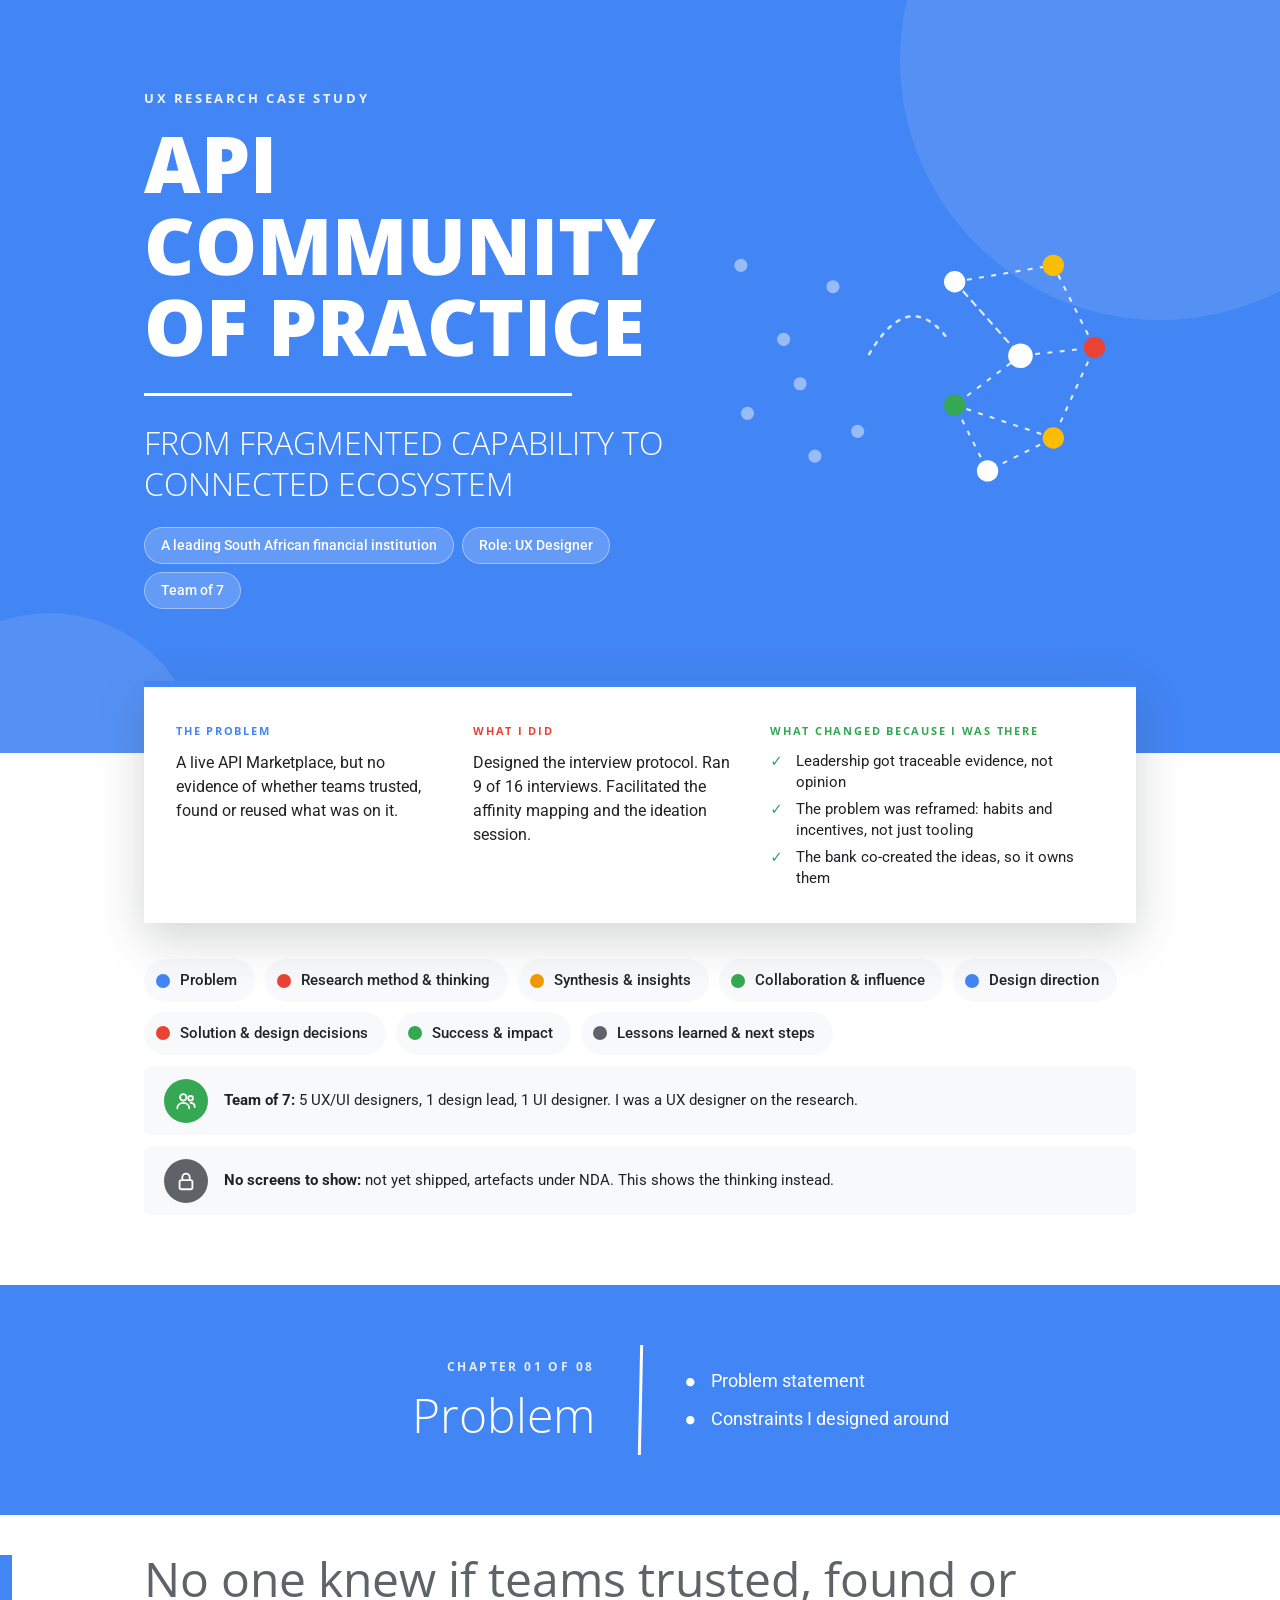
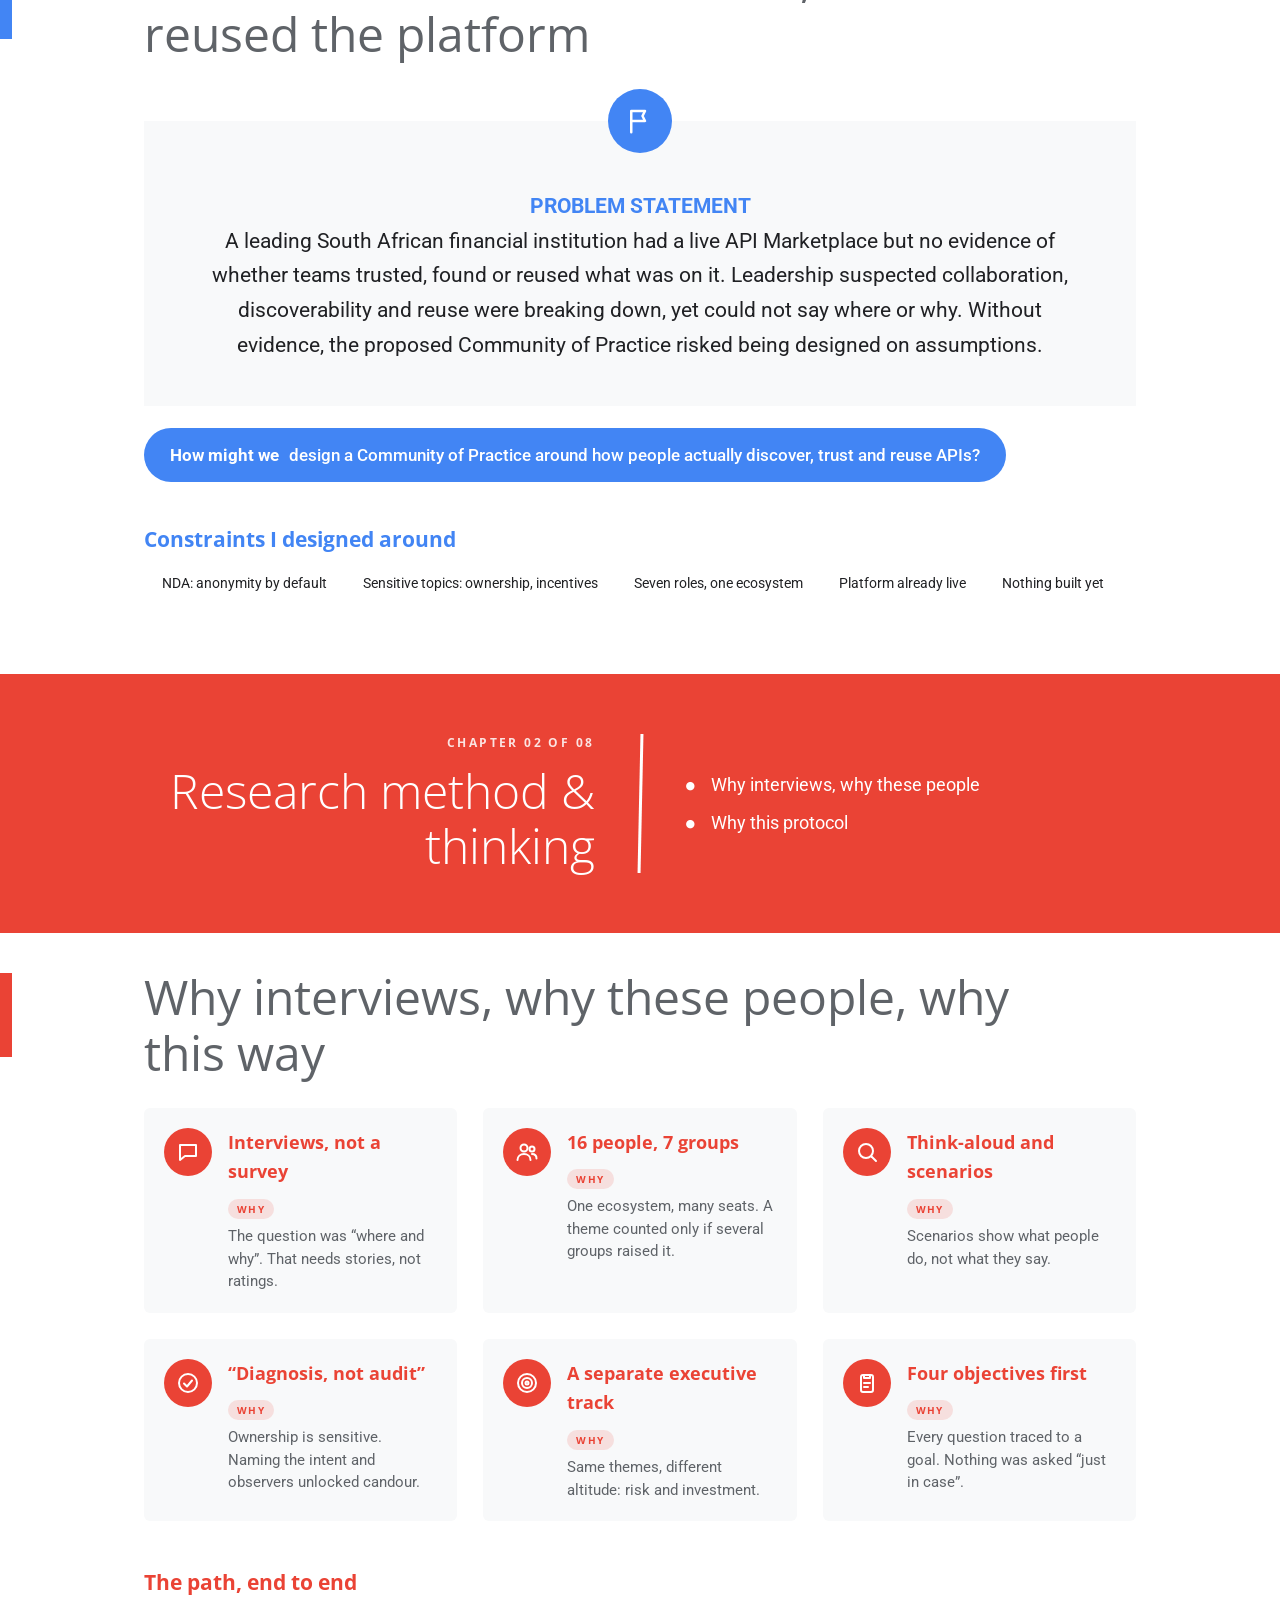
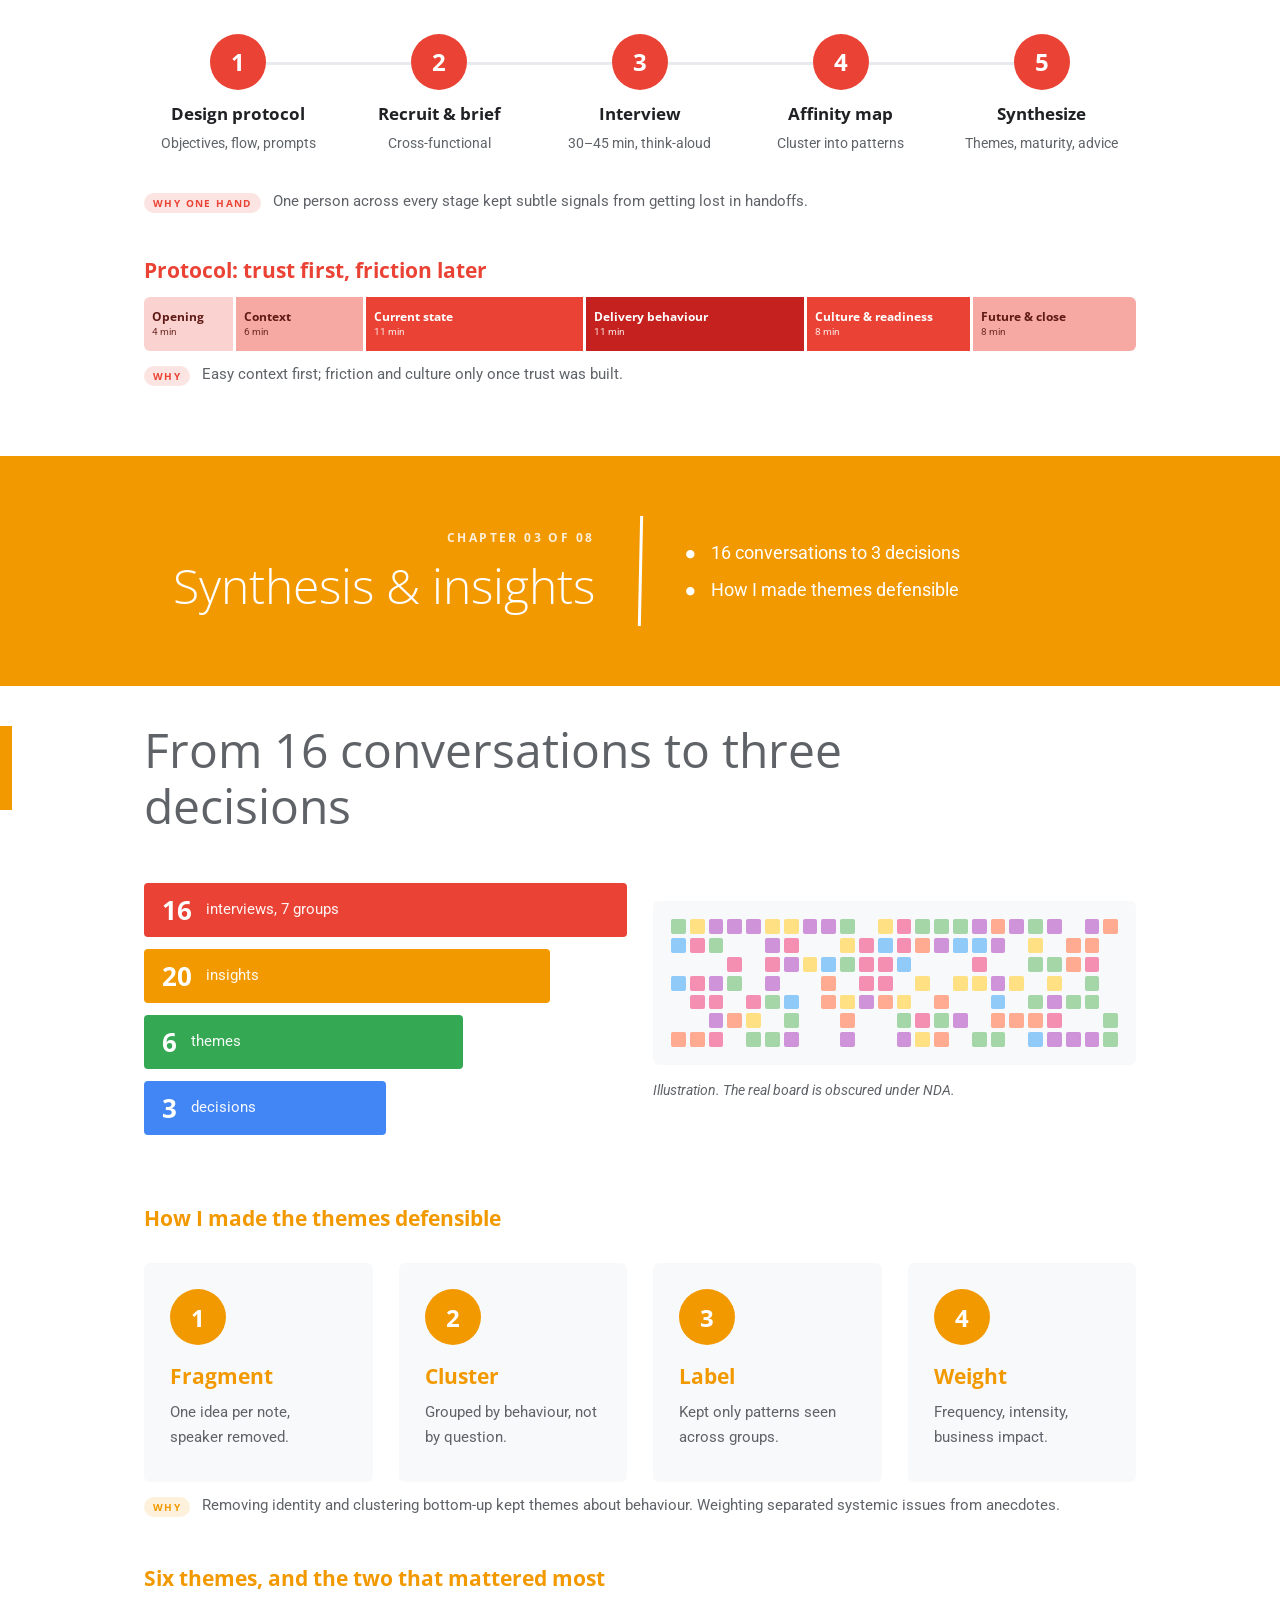
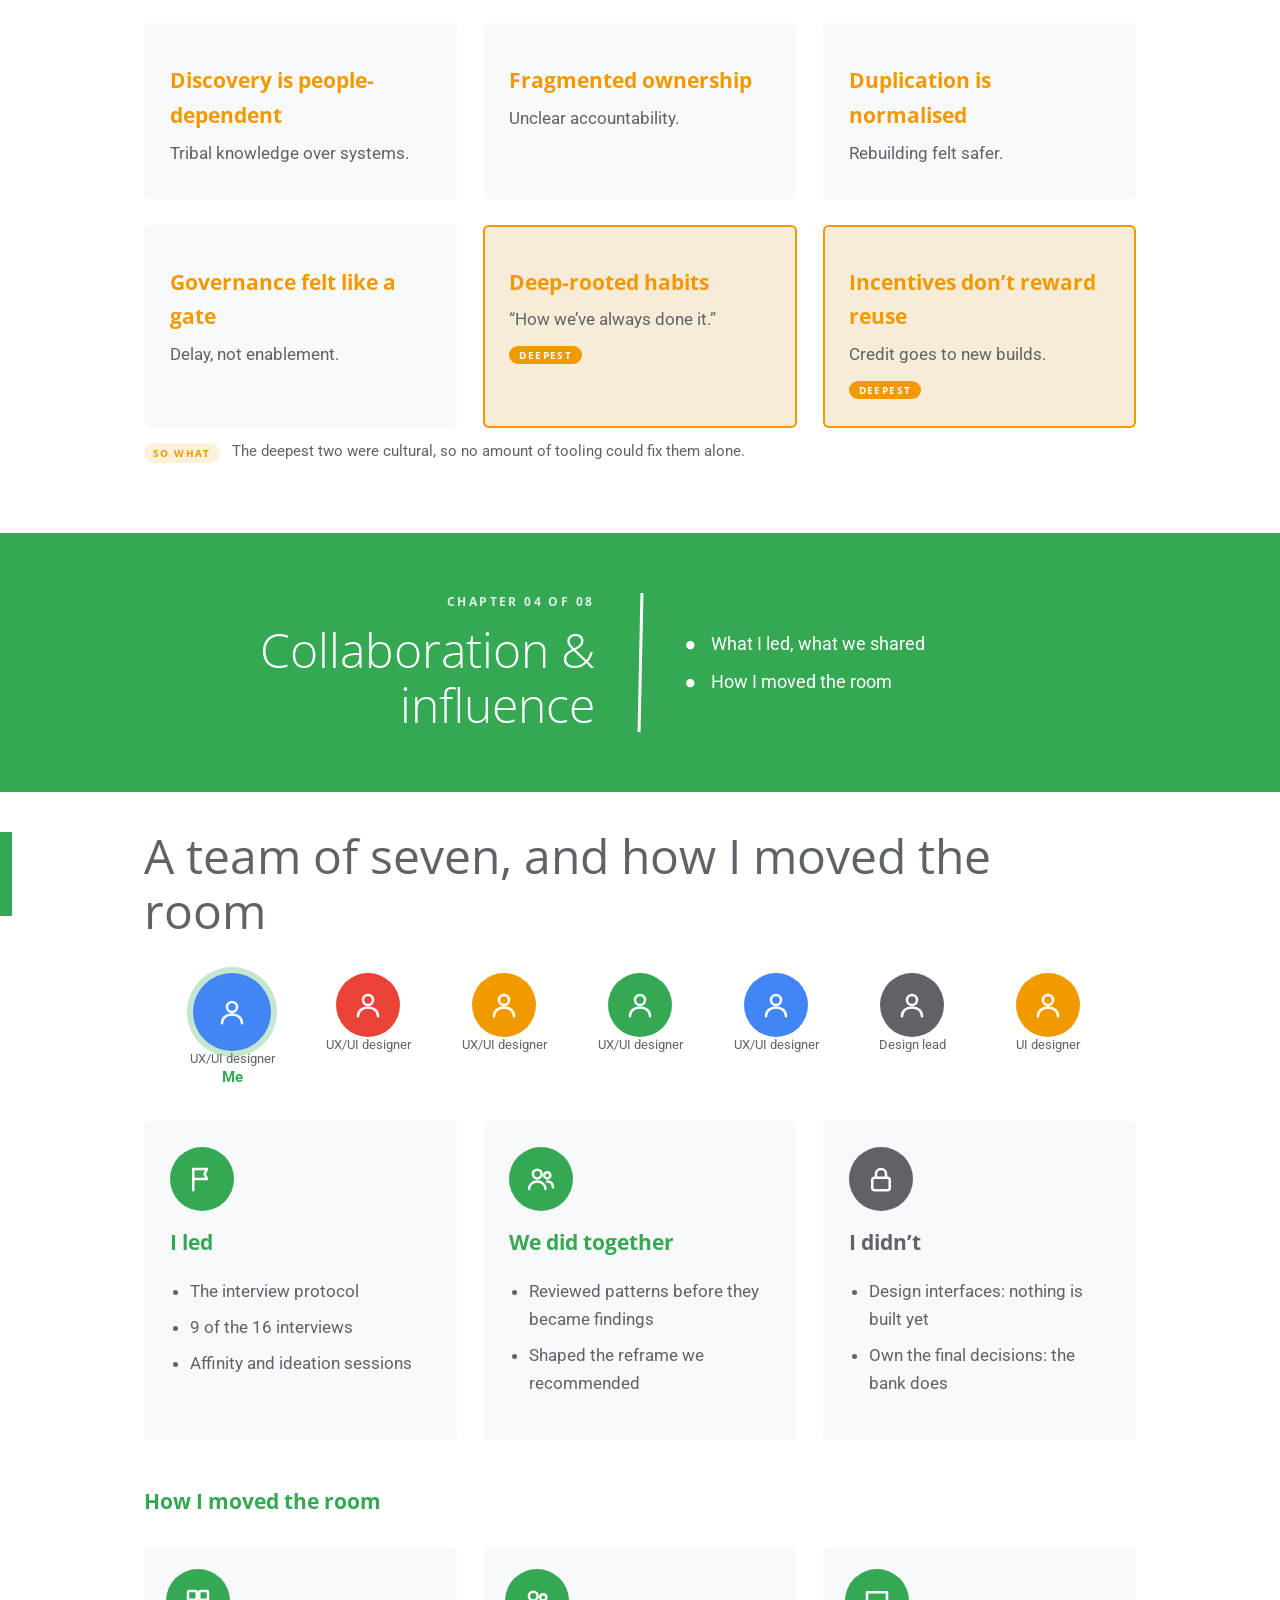
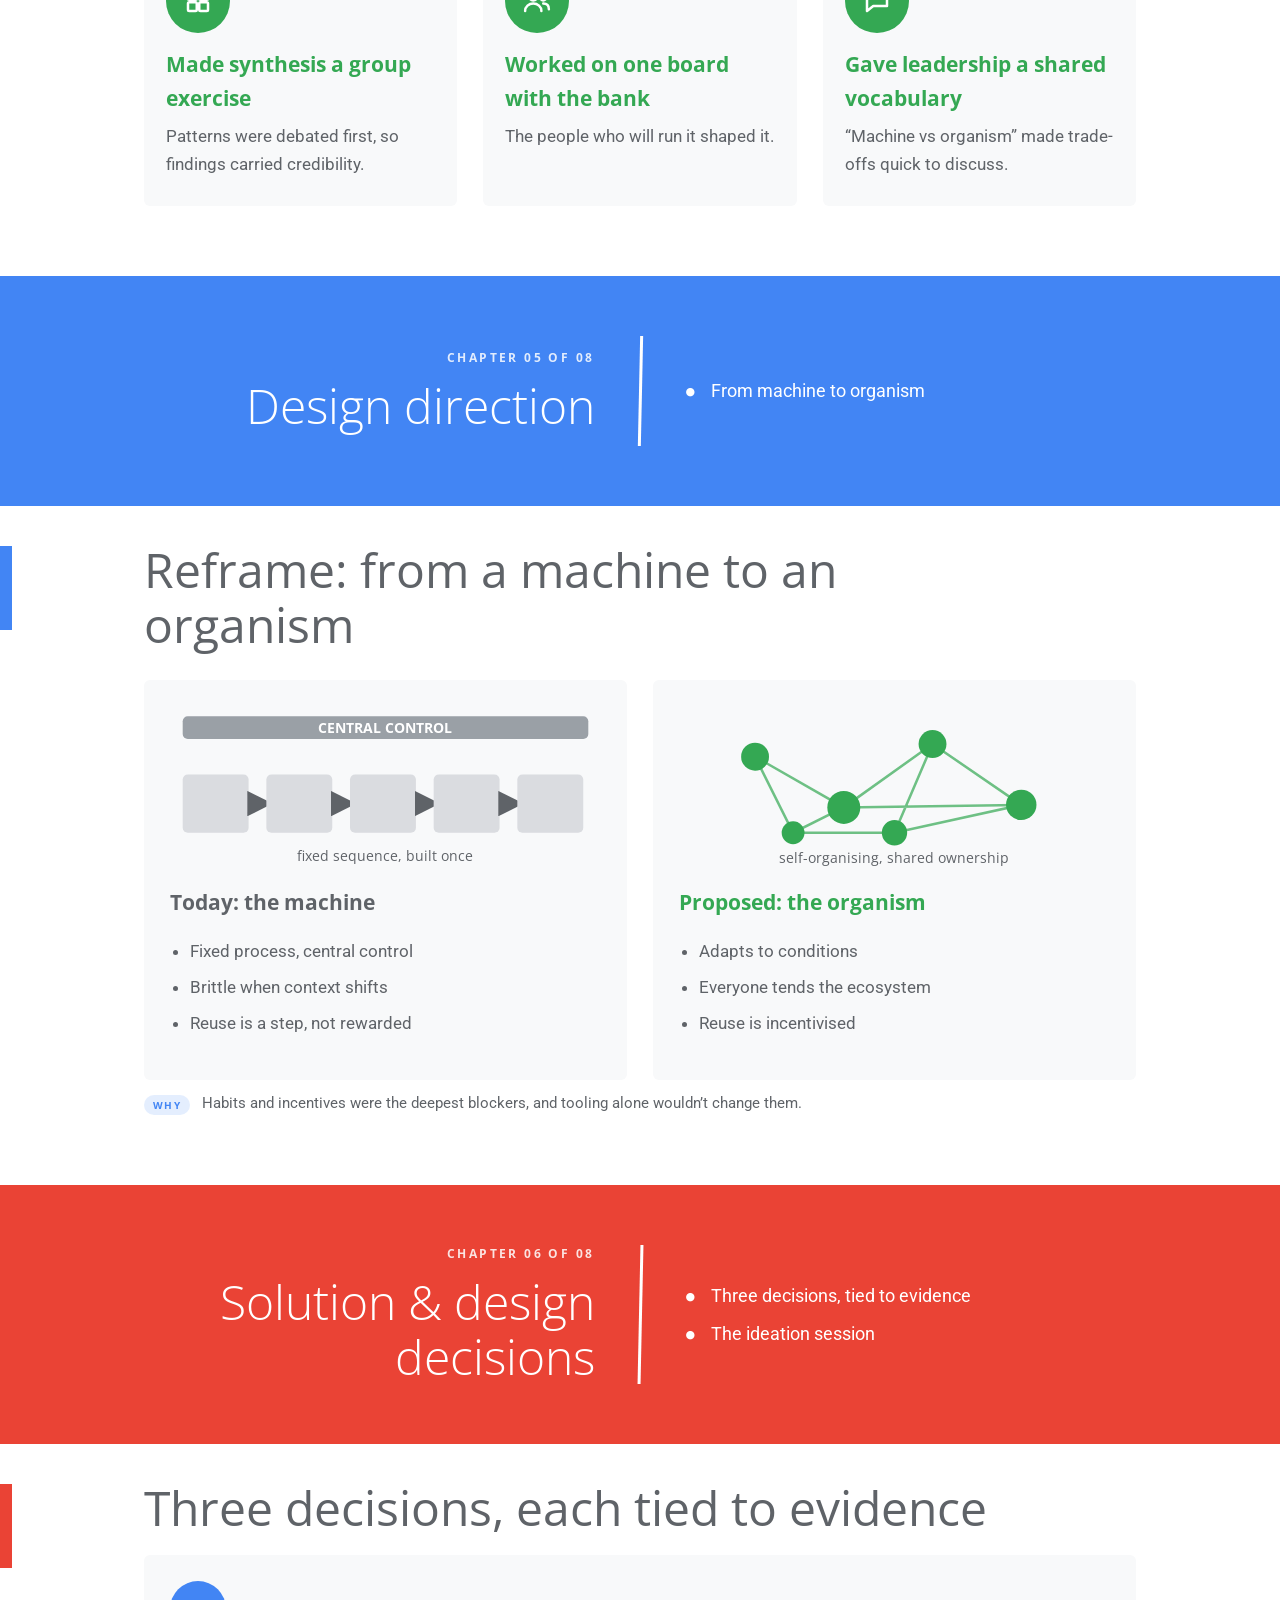
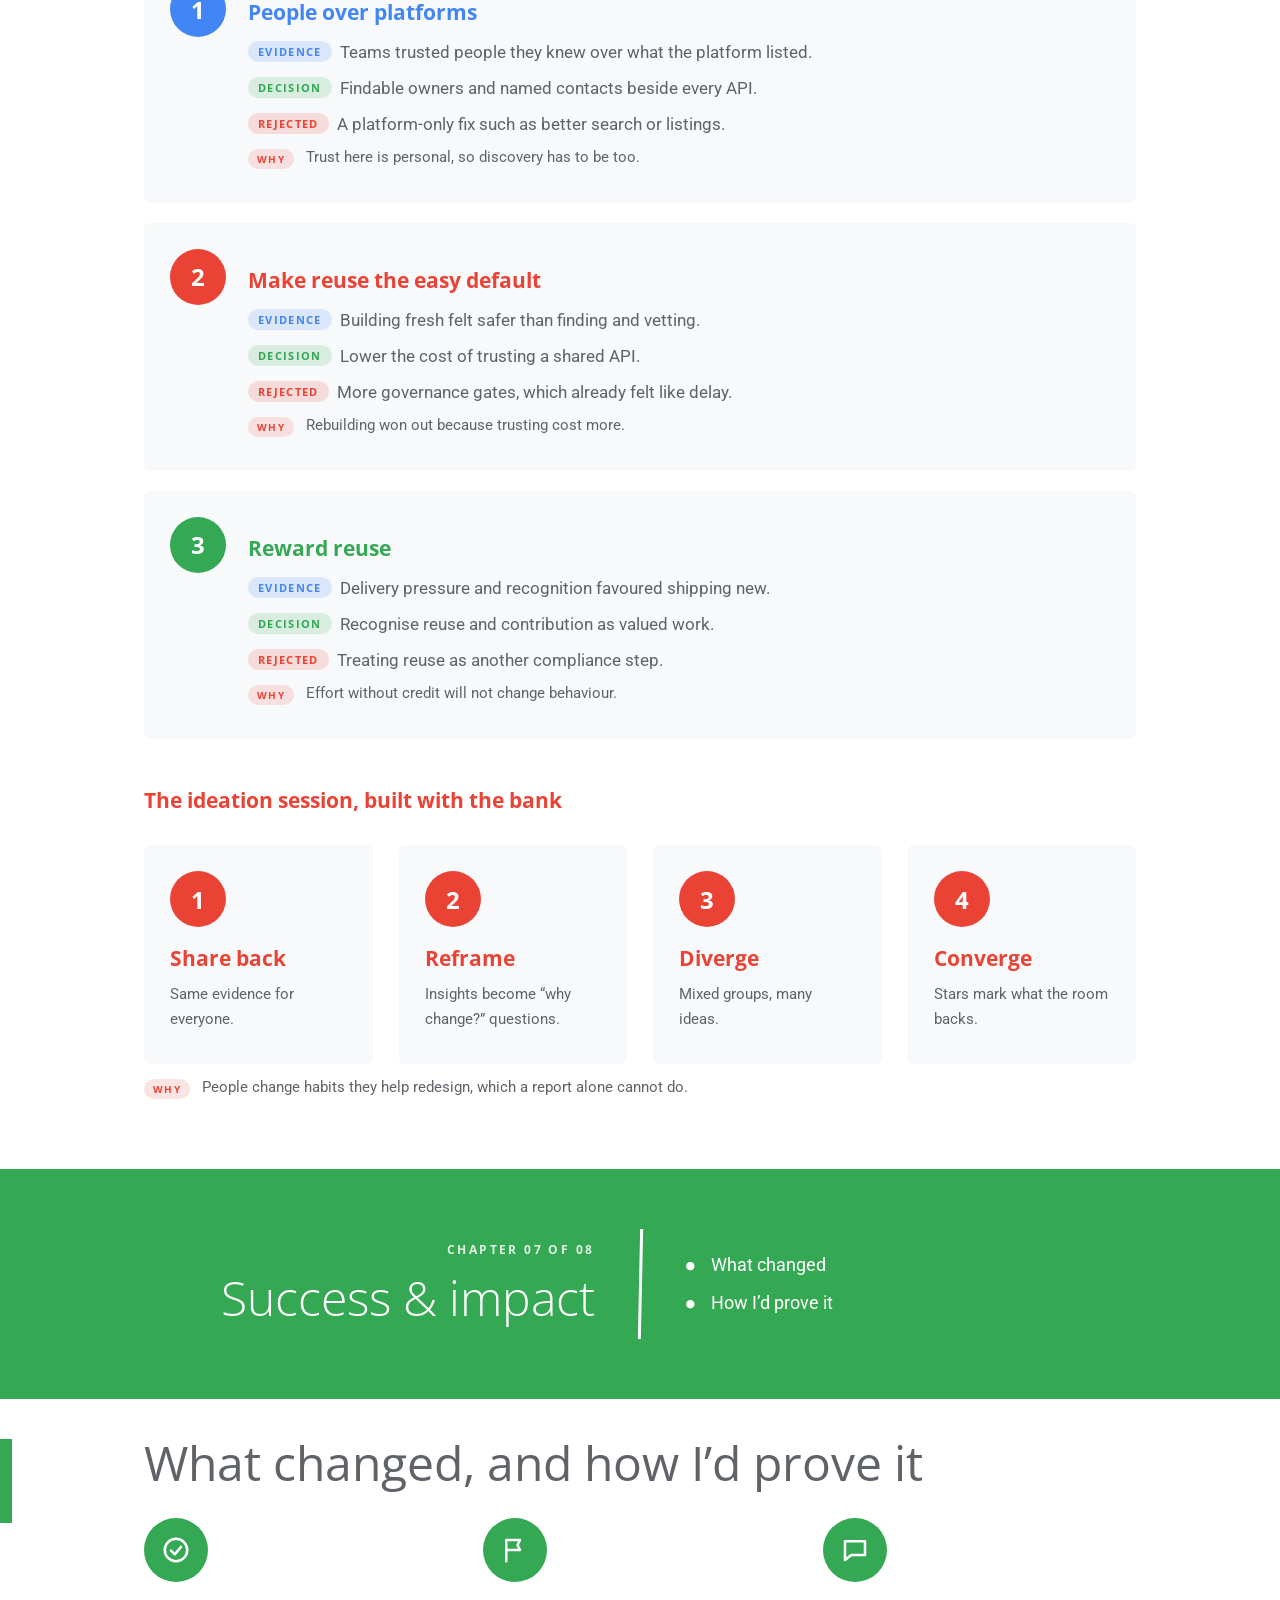
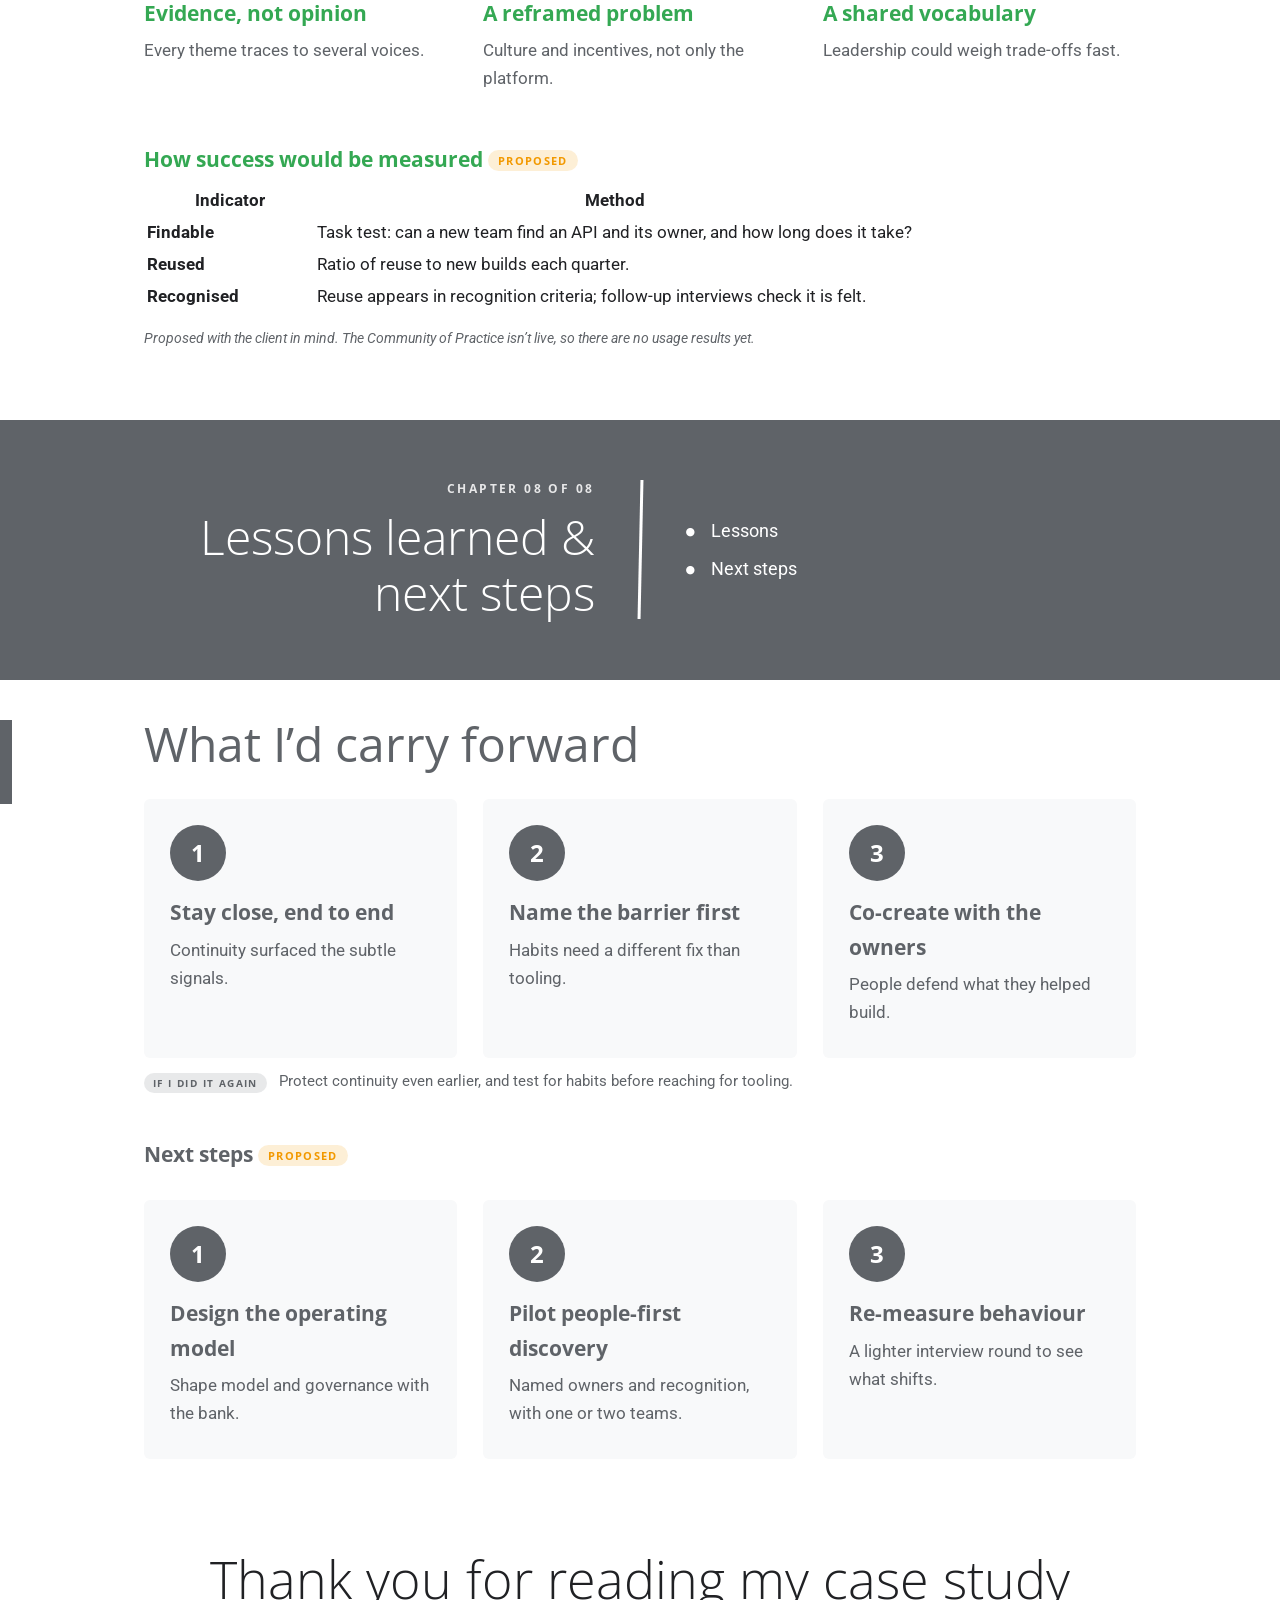
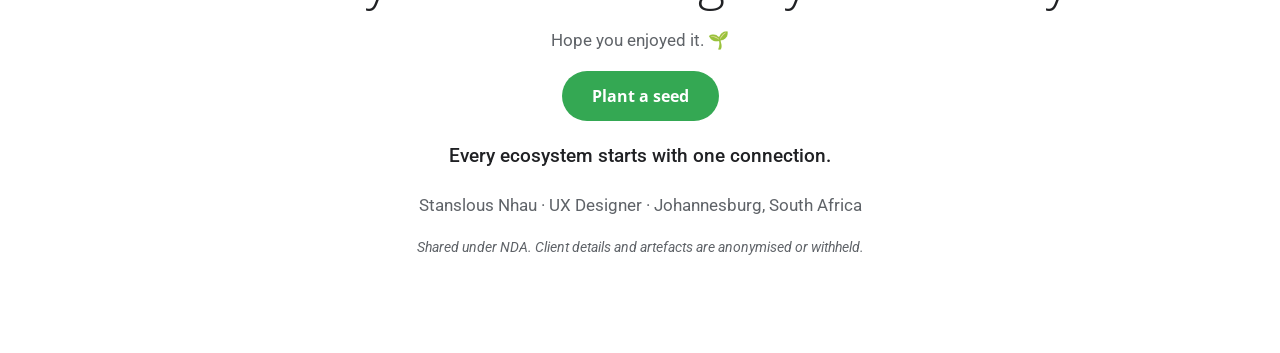
==== enterprise-api.html @ e7c1cd8b "api" ====
<!DOCTYPE html><html lang="en"><head><meta charset="utf-8"><meta name="viewport" content="width=device-width, initial-scale=1, viewport-fit=cover"><title>API Community of Practice: UX Case Study</title><link rel="stylesheet" href="https://fonts.googleapis.com/css2?family=Open+Sans:wght@300;400;700;800&family=Roboto:wght@400;500&display=swap"><style>
:root{--bg:#fff;--ink:#202124;--mut:#5F6368;--box:#F8F9FA;--line:#E8EAED;box-sizing:border-box;padding-top:env(safe-area-inset-top,0px);padding-bottom:env(safe-area-inset-bottom,0px)}
@media (prefers-color-scheme:dark){:root:not([data-theme="light"]){--bg:#202124;--ink:#E8EAED;--mut:#9AA0A6;--box:#2D2E31;--line:#3C4043}}:root[data-theme="dark"]{--bg:#202124;--ink:#E8EAED;--mut:#9AA0A6;--box:#2D2E31;--line:#3C4043}
html{scroll-behavior:smooth;scroll-padding-top:env(safe-area-inset-top,0px);overflow-x:clip}*{box-sizing:border-box}
body{margin:0;background:var(--bg);color:var(--ink);font:400 17px/1.65 Roboto,Inter,system-ui,sans-serif}
h1,h2,h3,.sb,.num,.dl,.sub,.k0{font-family:'Open Sans',Inter,system-ui,sans-serif}.w{max-width:1040px;margin:0 auto;padding:0 24px}
#pg{position:fixed;top:0;left:0;height:4px;width:0;z-index:9;background:linear-gradient(90deg,#4285F4,#EA4335,#FBBC04,#34A853)}
.hero{position:relative;overflow:hidden;background:#4285F4;color:#fff;padding:96px 0 84px}.hg{display:grid;grid-template-columns:1.25fr 1fr;gap:30px;align-items:center;position:relative;z-index:1}@media(max-width:860px){.hg{grid-template-columns:1fr}.art{max-width:420px}}
.bl{position:absolute;border-radius:50%;background:rgba(255,255,255,.1)}.b1{width:520px;height:520px;right:-140px;top:-200px}.b2{width:300px;height:300px;left:-100px;bottom:-160px}
.k0{font-weight:700;letter-spacing:.2em;font-size:13px;opacity:.9}.hero h1{font-weight:800;text-transform:uppercase;font-size:clamp(38px,6.4vw,78px);line-height:1.04;margin:14px 0 0}.hl{height:3px;background:#fff;width:min(560px,80%);margin:26px 0}.sub{font-weight:300;font-size:clamp(20px,2.8vw,32px);line-height:1.3;text-transform:uppercase;margin:0}
.chips{display:flex;flex-wrap:wrap;gap:8px;margin:22px 0 14px}.chips span{background:rgba(255,255,255,.18);border:1px solid rgba(255,255,255,.4);border-radius:99px;padding:6px 16px;font-size:14px;font-weight:500}.nda{font-size:13px;font-style:italic;opacity:.85;max-width:560px}
.art{width:100%}.art .ln path{stroke-dasharray:6 9;animation:fl 3s linear infinite}.art .nd circle{animation:pu 2.6s ease-in-out infinite;transform-box:fill-box;transform-origin:center}.art .nd circle:nth-child(even){animation-delay:-1.3s}@keyframes fl{to{stroke-dashoffset:-60}}@keyframes pu{50%{transform:scale(1.18)}}@media(prefers-reduced-motion:reduce){.art *{animation:none!important}}
.lead{font-size:19px;color:var(--mut);max-width:780px}.cap{font-size:14px;color:var(--mut);font-style:italic}
.chk{display:flex;flex-wrap:wrap;gap:10px;margin:8px 0 8px}.chk a{display:flex;align-items:center;gap:10px;padding:9px 18px 9px 12px;border-radius:99px;background:var(--box);color:var(--ink);text-decoration:none;font-weight:500;font-size:15px;transition:transform .2s,box-shadow .2s}.chk a:hover{transform:translateY(-2px);box-shadow:0 6px 16px rgba(60,64,67,.18)}.chk i{width:14px;height:14px;border-radius:50%;background:var(--ac)}
.ico{display:inline-grid;place-items:center;width:64px;height:64px;border-radius:50%;background:var(--c,var(--ac,#4285F4))}.ico svg{width:30px;height:30px}
.sum{position:relative;margin-top:60px;background:var(--box);padding:62px 48px 38px;text-align:center}.sum .ico{position:absolute;top:-32px;left:50%;transform:translateX(-50%)}.sum p{max-width:860px;margin:6px auto;font-size:clamp(17px,2vw,21px);line-height:1.65}.sum b{color:var(--ac,var(--ink))}
.big{font:700 44px 'Open Sans',Inter,sans-serif;color:var(--ac)}
.dv{margin:96px calc(50% - 50vw) 36px;background:var(--ac);color:#fff;padding:92px 24px}.dvi{max-width:1000px;margin:0 auto;display:grid;grid-template-columns:1fr 3px 1fr;gap:44px;align-items:center}.dl{text-align:right;font-weight:300;font-size:clamp(32px,5vw,56px);line-height:1.15}.dl small{display:block;font:700 12px 'Open Sans',sans-serif;letter-spacing:.2em;opacity:.85;margin-bottom:12px}.dvi i{align-self:stretch;background:#fff;min-height:150px;transform:rotate(1.2deg)}.dvi ul{list-style:none;padding:0;margin:0;font-size:20px;display:grid;gap:12px}.dvi li::before{content:"●";font-size:11px;margin-right:16px;vertical-align:2px}
@media(max-width:760px){.dvi{grid-template-columns:1fr}.dl{text-align:left}.dvi i{min-height:3px;height:3px;transform:none}}
.sh{position:relative;margin:8px 0 18px}.sh::before{content:"";position:absolute;left:calc(50% - 50vw);top:4px;width:12px;height:84px;background:var(--ac)}h2{font-weight:400;font-size:clamp(30px,4.4vw,48px);line-height:1.15;color:var(--mut);margin:0;max-width:880px}
.sb{font-weight:700;font-size:21px;color:var(--ac);margin:14px 0 6px}p.sb{margin-top:0}
.g2,.g3,.g4,.ob{display:grid;gap:26px;margin-top:28px}.g2{grid-template-columns:repeat(auto-fit,minmax(300px,1fr))}.g3{grid-template-columns:repeat(auto-fit,minmax(250px,1fr))}.g4{grid-template-columns:repeat(auto-fit,minmax(220px,1fr))}.ob{grid-template-columns:1fr 1fr}@media(max-width:760px){.ob{grid-template-columns:1fr}}
.blk p,.bx p{color:var(--mut);margin:6px 0}.bx{position:relative;background:var(--box);padding:26px;border-radius:6px;transition:transform .25s,box-shadow .25s}.bx:hover{transform:translateY(-4px);box-shadow:0 12px 28px rgba(60,64,67,.16)}.ob .bx{display:flex;gap:18px;align-items:center}.ob .bx p{margin:0;color:var(--ink)}
.num{display:inline-grid;flex:none;place-items:center;width:56px;height:56px;border-radius:50%;background:var(--c,var(--ac));color:#fff;font-weight:700;font-size:24px}
.tg{display:inline-block;font:700 11px 'Open Sans',sans-serif;letter-spacing:.12em;padding:3px 10px;border-radius:99px;margin-right:8px;background:color-mix(in srgb,var(--c) 16%,transparent);color:var(--c);vertical-align:2px}
.dc{display:grid;grid-template-columns:56px 1fr;gap:22px;background:var(--box);padding:26px;margin-top:20px;border-radius:6px}.dc p{margin:8px 0;color:var(--mut)}
.stp{position:relative;display:flex;justify-content:space-between;gap:12px;margin:34px 0}.stp::before{content:"";position:absolute;left:8%;right:8%;top:28px;height:3px;background:var(--line)}.sp{position:relative;flex:1;text-align:center}.sp b{display:block;margin-top:10px;font-family:'Open Sans',sans-serif}.sp small{color:var(--mut)}@media(max-width:760px){.stp{flex-direction:column;align-items:flex-start}.stp::before{display:none}.sp{text-align:left;display:flex;gap:16px;align-items:center}.sp b{margin:0}}
.li{padding-left:20px;color:var(--mut)}.li li{margin:8px 0}.pt{width:100%;border-collapse:collapse;font-size:15px}.pt td{padding:10px 8px;border-top:1px solid var(--line);vertical-align:top;color:var(--mut)}.pt td:first-child{width:36%;color:var(--ink)}
.cp{display:inline-block;background:var(--bg);border-radius:99px;padding:5px 14px;margin:4px;font-size:14px}
.mz{display:grid;grid-template-columns:repeat(24,1fr);gap:4px;background:var(--box);padding:18px;border-radius:6px}.mz i{aspect-ratio:1;border-radius:2px}
.th .hot{background:color-mix(in srgb,#F29900 14%,var(--box));box-shadow:inset 0 0 0 2px #F29900}.dp{display:inline-block;font:700 10px 'Open Sans',sans-serif;letter-spacing:.14em;background:#F29900;color:#fff;border-radius:99px;padding:2px 10px}
.tm{display:flex;flex-wrap:wrap;gap:18px;justify-content:center;margin:34px 0}.tm div{text-align:center;width:118px;font-size:13px;color:var(--mut);line-height:1.3}.tm .me .ico{width:78px;height:78px;box-shadow:0 0 0 6px color-mix(in srgb,#34A853 28%,transparent)}.tm .me b{color:#34A853;font-size:15px}
.mo .org{background:color-mix(in srgb,#34A853 12%,var(--box));box-shadow:inset 0 0 0 2px #34A853}
.hmw{display:inline-block;margin-top:22px;background:#4285F4;color:#fff;padding:13px 26px;border-radius:99px;font-weight:500}.hmw b{margin-right:6px}
.rv{opacity:0;transform:translateY(18px);transition:opacity .6s,transform .6s}.rv.in{opacity:1;transform:none}.nojs .rv{opacity:1;transform:none}
footer{text-align:center;padding:90px 0 80px;color:var(--mut)}.ty{font-weight:300;font-size:clamp(30px,4.6vw,52px);color:var(--ink);margin:0 auto 10px}.sd{background:#34A853;color:#fff;border:0;border-radius:99px;padding:14px 30px;font:700 16px 'Open Sans',sans-serif;cursor:pointer}.sd:active{transform:scale(.97)}.gr{font-weight:500;color:var(--ink);font-size:19px}
@media print{#pg{display:none}.rv{opacity:1!important;transform:none!important}}

.hero{padding:88px 0 130px}.dv{padding:60px 24px;margin-top:70px}.dl{font-size:clamp(30px,4.4vw,48px)}.dvi i{min-height:110px}.dvi ul{font-size:18px;gap:8px}
.cold{position:relative;z-index:2;margin-top:-72px;background:var(--bg);box-shadow:0 16px 44px rgba(60,64,67,.22);padding:28px 32px;display:grid;grid-template-columns:1fr 1fr 1.25fr;gap:30px;border-top:6px solid #4285F4}.cold small{font:700 11px 'Open Sans',sans-serif;letter-spacing:.16em}.cold p{margin:8px 0 0;font-size:16px;line-height:1.5}.tk{list-style:none;padding:0;margin:8px 0 0}.tk li{margin:6px 0;font-size:15px;line-height:1.4;padding-left:26px;position:relative}.tk li::before{content:"✓";position:absolute;left:0;color:#34A853;font-weight:700}@media(max-width:860px){.cold{grid-template-columns:1fr;margin-top:-40px}}
.chk{margin-top:36px}.slim{display:flex;gap:16px;align-items:center;background:var(--box);padding:12px 20px;margin-top:12px;border-radius:6px}.slim .ico{width:44px;height:44px;flex:none}.slim .ico svg{width:22px;height:22px}.slim p{margin:0;font-size:15px}.cons{margin-top:6px}
.why{display:flex;gap:12px;align-items:flex-start;margin:12px 0 0;color:var(--mut);font-size:15px;line-height:1.5}.ch .why,.cons .why{display:block}.ch .why b{display:table;margin:0 0 6px}.why b{flex:none;font:700 10px 'Open Sans',sans-serif;letter-spacing:.14em;color:var(--ac);background:color-mix(in srgb,var(--ac) 14%,transparent);padding:3px 9px;border-radius:99px;margin-top:3px;white-space:nowrap}
.ch{display:grid;grid-template-columns:48px 1fr;gap:16px;padding:20px;background:var(--box);border-radius:6px;transition:transform .25s,box-shadow .25s}.ch:hover{transform:translateY(-4px);box-shadow:0 12px 28px rgba(60,64,67,.16)}.ch .ico{width:48px;height:48px}.ch .ico svg{width:24px;height:24px}.ch .sb{margin:0 0 2px;font-size:18px}.cg{grid-template-columns:repeat(auto-fit,minmax(300px,1fr))}
.seg{display:flex;gap:3px;margin-top:10px;border-radius:6px;overflow:hidden}.seg div{padding:12px 8px;font-size:12px;line-height:1.25;min-width:0}.seg b{display:block;font-family:'Open Sans',sans-serif}.seg small{opacity:.85}@media(max-width:700px){.seg{flex-direction:column}}
.fun{padding:10px 0}.fr{display:flex;align-items:center;gap:14px;margin:12px 0}.fr i{height:54px;background:var(--c);border-radius:4px;display:flex;align-items:center;gap:14px;padding:0 18px;color:#fff;font-style:normal;white-space:nowrap}.fr b{font:700 26px 'Open Sans',sans-serif}.fr span{font-size:15px;opacity:.95}
.mm svg{width:100%;display:block;margin-bottom:10px}.mv .blk{background:var(--box);padding:22px;border-radius:6px}.ot td:first-child{width:22%}
.dc p{margin:8px 0}.g4 .bx p{font-size:15px}
@media print{.cold{box-shadow:none;border:1px solid var(--line)}}
</style></head><body><div id="pg"></div>
<header class="hero"><div class="bl b1"></div><div class="bl b2"></div><div class="w hg"><div><div class="k0">UX RESEARCH CASE STUDY</div><h1>API Community of Practice</h1><div class="hl"></div><p class="sub">From fragmented capability to connected ecosystem</p><div class="chips"><span>A leading South African financial institution</span><span>Role: UX Designer</span><span>Team of 7</span></div></div><svg class="art" viewBox="0 0 520 340" role="img" aria-label="Scattered dots on the left connecting into a network on the right"><g fill="#fff" opacity=".45"><circle cx="40" cy="60" r="8"/><circle cx="92" cy="150" r="8"/><circle cx="48" cy="240" r="8"/><circle cx="130" cy="292" r="8"/><circle cx="152" cy="86" r="8"/><circle cx="112" cy="204" r="8"/><circle cx="182" cy="262" r="8"/></g><path d="M196 168C230 110 262 110 292 150" fill="none" stroke="#fff" stroke-width="3" stroke-dasharray="4 9" stroke-linecap="round" opacity=".8"/><g fill="none" stroke="#fff" stroke-width="2.5" opacity=".85" class="ln"><path d="M300 80L420 60L470 160L380 170ZM380 170L300 230L340 310L420 270L470 160M300 80L380 170M300 230L420 270"/></g><g class="nd"><circle cx="300" cy="80" r="13" fill="#fff"/><circle cx="420" cy="60" r="13" fill="#FBBC04"/><circle cx="470" cy="160" r="13" fill="#EA4335"/><circle cx="380" cy="170" r="15" fill="#fff"/><circle cx="300" cy="230" r="13" fill="#34A853"/><circle cx="420" cy="270" r="13" fill="#FBBC04"/><circle cx="340" cy="310" r="13" fill="#fff"/></g></svg></div></header>
<main class="w"><div class="cold"><div><small style="color:#4285F4">THE PROBLEM</small><p>A live API Marketplace, but no evidence of whether teams trusted, found or reused what was on it.</p></div><div><small style="color:#EA4335">WHAT I DID</small><p>Designed the interview protocol. Ran 9 of 16 interviews. Facilitated the affinity mapping and the ideation session.</p></div><div><small style="color:#34A853">WHAT CHANGED BECAUSE I WAS THERE</small><ul class="tk"><li>Leadership got traceable evidence, not opinion</li><li>The problem was reframed: habits and incentives, not just tooling</li><li>The bank co-created the ideas, so it owns them</li></ul></div></div>
<nav class="chk" aria-label="Case study contents"><a href="#problem" style="--ac:#4285F4"><i></i>Problem</a><a href="#research" style="--ac:#EA4335"><i></i>Research method &amp; thinking</a><a href="#synthesis" style="--ac:#F29900"><i></i>Synthesis &amp; insights</a><a href="#collab" style="--ac:#34A853"><i></i>Collaboration &amp; influence</a><a href="#direction" style="--ac:#4285F4"><i></i>Design direction</a><a href="#solution" style="--ac:#EA4335"><i></i>Solution &amp; design decisions</a><a href="#success" style="--ac:#34A853"><i></i>Success &amp; impact</a><a href="#lessons" style="--ac:#5F6368"><i></i>Lessons learned &amp; next steps</a></nav>
<div class="slim"><span class="ico" style=--c:#34A853><svg viewBox="0 0 24 24" fill="none" stroke="#fff" stroke-width="2" stroke-linecap="round" stroke-linejoin="round" aria-hidden="true"><circle cx="9" cy="8" r="3.5"/><path d="M2.5 20c0-3.6 2.9-6 6.5-6s6.5 2.4 6.5 6"/><circle cx="17" cy="9" r="2.5"/><path d="M17 14c2.8 0 4.5 1.8 4.5 4.5"/></svg></span><p><b>Team of 7:</b> 5 UX/UI designers, 1 design lead, 1 UI designer. I was a UX designer on the research.</p></div><div class="slim"><span class="ico" style=--c:#5F6368><svg viewBox="0 0 24 24" fill="none" stroke="#fff" stroke-width="2" stroke-linecap="round" stroke-linejoin="round" aria-hidden="true"><rect x="5" y="11" width="14" height="10" rx="2"/><path d="M8 11V8a4 4 0 018 0v3"/></svg></span><p><b>No screens to show:</b> not yet shipped, artefacts under NDA. This shows the thinking instead.</p></div><div class="dv" id="problem" style="--ac:#4285F4"><div class="dvi"><div class="dl"><small>CHAPTER 01 OF 08</small>Problem</div><i></i><ul><li>Problem statement</li><li>Constraints I designed around</li></ul></div></div><section style="--ac:#4285F4"><div class="sh"><h2>No one knew if teams trusted, found or reused the platform</h2></div><div class="sum"><span class="ico"><svg viewBox="0 0 24 24" fill="none" stroke="#fff" stroke-width="2" stroke-linecap="round" stroke-linejoin="round" aria-hidden="true"><path d="M5 21V4M5 4h11l-2 4 2 4H5"/></svg></span><p><b>PROBLEM STATEMENT</b><br>A leading South African financial institution had a live API Marketplace but no evidence of whether teams trusted, found or reused what was on it. Leadership suspected collaboration, discoverability and reuse were breaking down, yet could not say where or why. Without evidence, the proposed Community of Practice risked being designed on assumptions.</p></div><div class="hmw"><b>How might we</b> design a Community of Practice around how people actually discover, trust and reuse APIs?</div><p class="sb" style="margin-top:40px">Constraints I designed around</p><div class="cons"><span class="cp">NDA: anonymity by default</span><span class="cp">Sensitive topics: ownership, incentives</span><span class="cp">Seven roles, one ecosystem</span><span class="cp">Platform already live</span><span class="cp">Nothing built yet</span></div></section><div class="dv" id="research" style="--ac:#EA4335"><div class="dvi"><div class="dl"><small>CHAPTER 02 OF 08</small>Research method &amp; thinking</div><i></i><ul><li>Why interviews, why these people</li><li>Why this protocol</li></ul></div></div><section style="--ac:#EA4335"><div class="sh"><h2>Why interviews, why these people, why this way</h2></div><div class="g3 cg"><div class="ch"><span class="ico"><svg viewBox="0 0 24 24" fill="none" stroke="#fff" stroke-width="2" stroke-linecap="round" stroke-linejoin="round" aria-hidden="true"><path d="M4 5h16v11H9l-5 4z"/></svg></span><div><h3 class="sb">Interviews, not a survey</h3><p class="why"><b>WHY</b><span>The question was “where and why”. That needs stories, not ratings.</span></p></div></div><div class="ch"><span class="ico"><svg viewBox="0 0 24 24" fill="none" stroke="#fff" stroke-width="2" stroke-linecap="round" stroke-linejoin="round" aria-hidden="true"><circle cx="9" cy="8" r="3.5"/><path d="M2.5 20c0-3.6 2.9-6 6.5-6s6.5 2.4 6.5 6"/><circle cx="17" cy="9" r="2.5"/><path d="M17 14c2.8 0 4.5 1.8 4.5 4.5"/></svg></span><div><h3 class="sb">16 people, 7 groups</h3><p class="why"><b>WHY</b><span>One ecosystem, many seats. A theme counted only if several groups raised it.</span></p></div></div><div class="ch"><span class="ico"><svg viewBox="0 0 24 24" fill="none" stroke="#fff" stroke-width="2" stroke-linecap="round" stroke-linejoin="round" aria-hidden="true"><circle cx="11" cy="11" r="7"/><path d="M16.5 16.5L21 21"/></svg></span><div><h3 class="sb">Think-aloud and scenarios</h3><p class="why"><b>WHY</b><span>Scenarios show what people do, not what they say.</span></p></div></div><div class="ch"><span class="ico"><svg viewBox="0 0 24 24" fill="none" stroke="#fff" stroke-width="2" stroke-linecap="round" stroke-linejoin="round" aria-hidden="true"><circle cx="12" cy="12" r="9"/><path d="M8 12.5l3 3 5-6"/></svg></span><div><h3 class="sb">“Diagnosis, not audit”</h3><p class="why"><b>WHY</b><span>Ownership is sensitive. Naming the intent and observers unlocked candour.</span></p></div></div><div class="ch"><span class="ico"><svg viewBox="0 0 24 24" fill="none" stroke="#fff" stroke-width="2" stroke-linecap="round" stroke-linejoin="round" aria-hidden="true"><circle cx="12" cy="12" r="9"/><circle cx="12" cy="12" r="5"/><circle cx="12" cy="12" r="1.5"/></svg></span><div><h3 class="sb">A separate executive track</h3><p class="why"><b>WHY</b><span>Same themes, different altitude: risk and investment.</span></p></div></div><div class="ch"><span class="ico"><svg viewBox="0 0 24 24" fill="none" stroke="#fff" stroke-width="2" stroke-linecap="round" stroke-linejoin="round" aria-hidden="true"><rect x="6" y="4" width="12" height="17" rx="2"/><path d="M9 4h6v3H9zM9 12h6M9 16h4"/></svg></span><div><h3 class="sb">Four objectives first</h3><p class="why"><b>WHY</b><span>Every question traced to a goal. Nothing was asked “just in case”.</span></p></div></div></div><p class="sb" style="margin-top:44px">The path, end to end</p><div class="stp"><div class="sp"><span class="num">1</span><b>Design protocol</b><small>Objectives, flow, prompts</small></div><div class="sp"><span class="num">2</span><b>Recruit &amp; brief</b><small>Cross-functional</small></div><div class="sp"><span class="num">3</span><b>Interview</b><small>30–45 min, think-aloud</small></div><div class="sp"><span class="num">4</span><b>Affinity map</b><small>Cluster into patterns</small></div><div class="sp"><span class="num">5</span><b>Synthesize</b><small>Themes, maturity, advice</small></div></div><p class="why"><b>WHY ONE HAND</b><span>One person across every stage kept subtle signals from getting lost in handoffs.</span></p><p class="sb" style="margin-top:40px">Protocol: trust first, friction later</p><div class="seg"><div style="flex:4;background:#FAD2CF;color:#5F1A15"><b>Opening</b><small>4 min</small></div><div style="flex:6;background:#F6A9A3;color:#5F1A15"><b>Context</b><small>6 min</small></div><div style="flex:11;background:#EA4335;color:#fff"><b>Current state</b><small>11 min</small></div><div style="flex:11;background:#C5221F;color:#fff"><b>Delivery behaviour</b><small>11 min</small></div><div style="flex:8;background:#EA4335;color:#fff"><b>Culture &amp; readiness</b><small>8 min</small></div><div style="flex:8;background:#F6A9A3;color:#5F1A15"><b>Future &amp; close</b><small>8 min</small></div></div><p class="why"><b>WHY</b><span>Easy context first; friction and culture only once trust was built.</span></p></section><div class="dv" id="synthesis" style="--ac:#F29900"><div class="dvi"><div class="dl"><small>CHAPTER 03 OF 08</small>Synthesis &amp; insights</div><i></i><ul><li>16 conversations to 3 decisions</li><li>How I made themes defensible</li></ul></div></div><section style="--ac:#F29900"><div class="sh"><h2>From 16 conversations to three decisions</h2></div><div class="g2" style="align-items:center"><div class="fun"><div class="fr"><i style="width:100%;--c:#EA4335"><b>16</b><span>interviews, 7 groups</span></i></div><div class="fr"><i style="width:84%;--c:#F29900"><b>20</b><span>insights</span></i></div><div class="fr"><i style="width:66%;--c:#34A853"><b>6</b><span>themes</span></i></div><div class="fr"><i style="width:50%;--c:#4285F4"><b>3</b><span>decisions</span></i></div></div><div><div class="mz" role="img" aria-label="Illustration of a colour-coded sticky-note affinity board"><i style="background:#A5D6A7"></i><i style="background:#FFE082"></i><i style="background:#CE93D8"></i><i style="background:#CE93D8"></i><i style="background:#CE93D8"></i><i style="background:#FFE082"></i><i style="background:#FFE082"></i><i style="background:#CE93D8"></i><i style="background:#CE93D8"></i><i style="background:#A5D6A7"></i><i style="background:transparent"></i><i style="background:#FFE082"></i><i style="background:#F48FB1"></i><i style="background:#A5D6A7"></i><i style="background:#A5D6A7"></i><i style="background:#A5D6A7"></i><i style="background:#CE93D8"></i><i style="background:#FFAB91"></i><i style="background:#CE93D8"></i><i style="background:#A5D6A7"></i><i style="background:#CE93D8"></i><i style="background:transparent"></i><i style="background:#CE93D8"></i><i style="background:#FFAB91"></i><i style="background:#90CAF9"></i><i style="background:#F48FB1"></i><i style="background:#A5D6A7"></i><i style="background:transparent"></i><i style="background:transparent"></i><i style="background:#CE93D8"></i><i style="background:#F48FB1"></i><i style="background:transparent"></i><i style="background:transparent"></i><i style="background:#FFE082"></i><i style="background:#F48FB1"></i><i style="background:#90CAF9"></i><i style="background:#F48FB1"></i><i style="background:#FFAB91"></i><i style="background:#CE93D8"></i><i style="background:#90CAF9"></i><i style="background:#90CAF9"></i><i style="background:#CE93D8"></i><i style="background:transparent"></i><i style="background:#FFE082"></i><i style="background:transparent"></i><i style="background:#FFAB91"></i><i style="background:#FFAB91"></i><i style="background:transparent"></i><i style="background:transparent"></i><i style="background:transparent"></i><i style="background:transparent"></i><i style="background:#F48FB1"></i><i style="background:transparent"></i><i style="background:#F48FB1"></i><i style="background:#CE93D8"></i><i style="background:#FFE082"></i><i style="background:#90CAF9"></i><i style="background:#A5D6A7"></i><i style="background:#F48FB1"></i><i style="background:#F48FB1"></i><i style="background:#90CAF9"></i><i style="background:transparent"></i><i style="background:transparent"></i><i style="background:transparent"></i><i style="background:#F48FB1"></i><i style="background:transparent"></i><i style="background:transparent"></i><i style="background:#A5D6A7"></i><i style="background:#A5D6A7"></i><i style="background:#FFAB91"></i><i style="background:#F48FB1"></i><i style="background:transparent"></i><i style="background:#90CAF9"></i><i style="background:#F48FB1"></i><i style="background:#CE93D8"></i><i style="background:#A5D6A7"></i><i style="background:transparent"></i><i style="background:#CE93D8"></i><i style="background:transparent"></i><i style="background:transparent"></i><i style="background:#FFAB91"></i><i style="background:transparent"></i><i style="background:#F48FB1"></i><i style="background:#F48FB1"></i><i style="background:transparent"></i><i style="background:#FFE082"></i><i style="background:transparent"></i><i style="background:#FFE082"></i><i style="background:#FFE082"></i><i style="background:#CE93D8"></i><i style="background:#FFE082"></i><i style="background:transparent"></i><i style="background:#FFE082"></i><i style="background:transparent"></i><i style="background:#A5D6A7"></i><i style="background:transparent"></i><i style="background:transparent"></i><i style="background:#F48FB1"></i><i style="background:#F48FB1"></i><i style="background:transparent"></i><i style="background:#F48FB1"></i><i style="background:#A5D6A7"></i><i style="background:#90CAF9"></i><i style="background:transparent"></i><i style="background:#FFAB91"></i><i style="background:#FFE082"></i><i style="background:#CE93D8"></i><i style="background:#FFAB91"></i><i style="background:#FFE082"></i><i style="background:transparent"></i><i style="background:#FFAB91"></i><i style="background:transparent"></i><i style="background:transparent"></i><i style="background:#90CAF9"></i><i style="background:transparent"></i><i style="background:#A5D6A7"></i><i style="background:#CE93D8"></i><i style="background:#A5D6A7"></i><i style="background:#A5D6A7"></i><i style="background:transparent"></i><i style="background:transparent"></i><i style="background:transparent"></i><i style="background:#CE93D8"></i><i style="background:#FFAB91"></i><i style="background:#FFE082"></i><i style="background:transparent"></i><i style="background:#A5D6A7"></i><i style="background:transparent"></i><i style="background:transparent"></i><i style="background:#FFAB91"></i><i style="background:transparent"></i><i style="background:transparent"></i><i style="background:#A5D6A7"></i><i style="background:#F48FB1"></i><i style="background:#A5D6A7"></i><i style="background:#CE93D8"></i><i style="background:transparent"></i><i style="background:#FFAB91"></i><i style="background:#FFAB91"></i><i style="background:#FFAB91"></i><i style="background:#F48FB1"></i><i style="background:transparent"></i><i style="background:transparent"></i><i style="background:#A5D6A7"></i><i style="background:#FFAB91"></i><i style="background:#FFAB91"></i><i style="background:#F48FB1"></i><i style="background:transparent"></i><i style="background:#A5D6A7"></i><i style="background:#A5D6A7"></i><i style="background:#CE93D8"></i><i style="background:transparent"></i><i style="background:transparent"></i><i style="background:#CE93D8"></i><i style="background:transparent"></i><i style="background:transparent"></i><i style="background:#CE93D8"></i><i style="background:#FFE082"></i><i style="background:#FFAB91"></i><i style="background:transparent"></i><i style="background:#A5D6A7"></i><i style="background:#A5D6A7"></i><i style="background:transparent"></i><i style="background:#90CAF9"></i><i style="background:#CE93D8"></i><i style="background:#CE93D8"></i><i style="background:#CE93D8"></i><i style="background:#A5D6A7"></i></div><p class="cap">Illustration. The real board is obscured under NDA.</p></div></div><p class="sb" style="margin-top:44px">How I made the themes defensible</p><div class="g4"><div class="bx"><span class="num" style=--c:#F29900>1</span><h3 class="sb" style=color:#F29900>Fragment</h3><p>One idea per note, speaker removed.</p></div><div class="bx"><span class="num" style=--c:#F29900>2</span><h3 class="sb" style=color:#F29900>Cluster</h3><p>Grouped by behaviour, not by question.</p></div><div class="bx"><span class="num" style=--c:#F29900>3</span><h3 class="sb" style=color:#F29900>Label</h3><p>Kept only patterns seen across groups.</p></div><div class="bx"><span class="num" style=--c:#F29900>4</span><h3 class="sb" style=color:#F29900>Weight</h3><p>Frequency, intensity, business impact.</p></div></div><p class="why"><b>WHY</b><span>Removing identity and clustering bottom-up kept themes about behaviour. Weighting separated systemic issues from anecdotes.</span></p><p class="sb" style="margin-top:44px">Six themes, and the two that mattered most</p><div class="g3 th"><div class="bx"><h3 class="sb">Discovery is people-dependent</h3><p>Tribal knowledge over systems.</p></div><div class="bx"><h3 class="sb">Fragmented ownership</h3><p>Unclear accountability.</p></div><div class="bx"><h3 class="sb">Duplication is normalised</h3><p>Rebuilding felt safer.</p></div><div class="bx"><h3 class="sb">Governance felt like a gate</h3><p>Delay, not enablement.</p></div><div class="bx hot"><h3 class="sb" style=color:#F29900>Deep-rooted habits</h3><p>“How we’ve always done it.”</p><span class=dp>DEEPEST</span></div><div class="bx hot"><h3 class="sb" style=color:#F29900>Incentives don’t reward reuse</h3><p>Credit goes to new builds.</p><span class=dp>DEEPEST</span></div></div><p class="why"><b>SO WHAT</b><span>The deepest two were cultural, so no amount of tooling could fix them alone.</span></p></section><div class="dv" id="collab" style="--ac:#34A853"><div class="dvi"><div class="dl"><small>CHAPTER 04 OF 08</small>Collaboration &amp; influence</div><i></i><ul><li>What I led, what we shared</li><li>How I moved the room</li></ul></div></div><section style="--ac:#34A853"><div class="sh"><h2>A team of seven, and how I moved the room</h2></div><div class="tm"><div class="me"><span class="ico" style=--c:#4285F4><svg viewBox="0 0 24 24" fill="none" stroke="#fff" stroke-width="2" stroke-linecap="round" stroke-linejoin="round" aria-hidden="true"><circle cx="12" cy="8" r="4"/><path d="M4 21c0-4.4 3.6-7 8-7s8 2.6 8 7"/></svg></span><br>UX/UI designer<br><b>Me</b></div><div class=""><span class="ico" style=--c:#EA4335><svg viewBox="0 0 24 24" fill="none" stroke="#fff" stroke-width="2" stroke-linecap="round" stroke-linejoin="round" aria-hidden="true"><circle cx="12" cy="8" r="4"/><path d="M4 21c0-4.4 3.6-7 8-7s8 2.6 8 7"/></svg></span><br>UX/UI designer</div><div class=""><span class="ico" style=--c:#F29900><svg viewBox="0 0 24 24" fill="none" stroke="#fff" stroke-width="2" stroke-linecap="round" stroke-linejoin="round" aria-hidden="true"><circle cx="12" cy="8" r="4"/><path d="M4 21c0-4.4 3.6-7 8-7s8 2.6 8 7"/></svg></span><br>UX/UI designer</div><div class=""><span class="ico" style=--c:#34A853><svg viewBox="0 0 24 24" fill="none" stroke="#fff" stroke-width="2" stroke-linecap="round" stroke-linejoin="round" aria-hidden="true"><circle cx="12" cy="8" r="4"/><path d="M4 21c0-4.4 3.6-7 8-7s8 2.6 8 7"/></svg></span><br>UX/UI designer</div><div class=""><span class="ico" style=--c:#4285F4><svg viewBox="0 0 24 24" fill="none" stroke="#fff" stroke-width="2" stroke-linecap="round" stroke-linejoin="round" aria-hidden="true"><circle cx="12" cy="8" r="4"/><path d="M4 21c0-4.4 3.6-7 8-7s8 2.6 8 7"/></svg></span><br>UX/UI designer</div><div class=""><span class="ico" style=--c:#5F6368><svg viewBox="0 0 24 24" fill="none" stroke="#fff" stroke-width="2" stroke-linecap="round" stroke-linejoin="round" aria-hidden="true"><circle cx="12" cy="8" r="4"/><path d="M4 21c0-4.4 3.6-7 8-7s8 2.6 8 7"/></svg></span><br>Design lead</div><div class=""><span class="ico" style=--c:#F29900><svg viewBox="0 0 24 24" fill="none" stroke="#fff" stroke-width="2" stroke-linecap="round" stroke-linejoin="round" aria-hidden="true"><circle cx="12" cy="8" r="4"/><path d="M4 21c0-4.4 3.6-7 8-7s8 2.6 8 7"/></svg></span><br>UI designer</div></div><div class="g3"><div class="bx"><span class="ico" style=--c:#34A853><svg viewBox="0 0 24 24" fill="none" stroke="#fff" stroke-width="2" stroke-linecap="round" stroke-linejoin="round" aria-hidden="true"><path d="M5 21V4M5 4h11l-2 4 2 4H5"/></svg></span><h3 class="sb" style="color:#34A853">I led</h3><ul class="li"><li>The interview protocol</li><li>9 of the 16 interviews</li><li>Affinity and ideation sessions</li></ul></div><div class="bx"><span class="ico" style=--c:#34A853><svg viewBox="0 0 24 24" fill="none" stroke="#fff" stroke-width="2" stroke-linecap="round" stroke-linejoin="round" aria-hidden="true"><circle cx="9" cy="8" r="3.5"/><path d="M2.5 20c0-3.6 2.9-6 6.5-6s6.5 2.4 6.5 6"/><circle cx="17" cy="9" r="2.5"/><path d="M17 14c2.8 0 4.5 1.8 4.5 4.5"/></svg></span><h3 class="sb" style="color:#34A853">We did together</h3><ul class="li"><li>Reviewed patterns before they became findings</li><li>Shaped the reframe we recommended</li></ul></div><div class="bx"><span class="ico" style=--c:#5F6368><svg viewBox="0 0 24 24" fill="none" stroke="#fff" stroke-width="2" stroke-linecap="round" stroke-linejoin="round" aria-hidden="true"><rect x="5" y="11" width="14" height="10" rx="2"/><path d="M8 11V8a4 4 0 018 0v3"/></svg></span><h3 class="sb" style="color:#5F6368">I didn’t</h3><ul class="li"><li>Design interfaces: nothing is built yet</li><li>Own the final decisions: the bank does</li></ul></div></div><p class="sb" style="margin-top:44px">How I moved the room</p><div class="g3 mv"><div class="blk"><span class="ico" style=--c:#34A853><svg viewBox="0 0 24 24" fill="none" stroke="#fff" stroke-width="2" stroke-linecap="round" stroke-linejoin="round" aria-hidden="true"><rect x="4" y="4" width="7" height="7" rx="1"/><rect x="13" y="4" width="7" height="7" rx="1"/><rect x="4" y="13" width="7" height="7" rx="1"/><rect x="13" y="13" width="7" height="7" rx="1"/></svg></span><h3 class="sb">Made synthesis a group exercise</h3><p>Patterns were debated first, so findings carried credibility.</p></div><div class="blk"><span class="ico" style=--c:#34A853><svg viewBox="0 0 24 24" fill="none" stroke="#fff" stroke-width="2" stroke-linecap="round" stroke-linejoin="round" aria-hidden="true"><circle cx="9" cy="8" r="3.5"/><path d="M2.5 20c0-3.6 2.9-6 6.5-6s6.5 2.4 6.5 6"/><circle cx="17" cy="9" r="2.5"/><path d="M17 14c2.8 0 4.5 1.8 4.5 4.5"/></svg></span><h3 class="sb">Worked on one board with the bank</h3><p>The people who will run it shaped it.</p></div><div class="blk"><span class="ico" style=--c:#34A853><svg viewBox="0 0 24 24" fill="none" stroke="#fff" stroke-width="2" stroke-linecap="round" stroke-linejoin="round" aria-hidden="true"><path d="M4 5h16v11H9l-5 4z"/></svg></span><h3 class="sb">Gave leadership a shared vocabulary</h3><p>“Machine vs organism” made trade-offs quick to discuss.</p></div></div></section><div class="dv" id="direction" style="--ac:#4285F4"><div class="dvi"><div class="dl"><small>CHAPTER 05 OF 08</small>Design direction</div><i></i><ul><li>From machine to organism</li></ul></div></div><section style="--ac:#4285F4"><div class="sh"><h2>Reframe: from a machine to an organism</h2></div><div class="g2 mm"><div class="bx"><svg viewBox="0 0 340 130" role="img" aria-label="Machine model: a fixed chain of steps under central control"><rect x="10" y="8" width="320" height="18" rx="4" fill="#9AA0A6"/><text x="170" y="21" text-anchor="middle" font-size="11" fill="#fff" font-family="Open Sans,Inter,sans-serif" font-weight="700">CENTRAL CONTROL</text><rect x="10" y="54" width="52" height="46" rx="4" fill="#DADCE0"/><path d="M62 77h14" stroke="#5F6368" stroke-width="2.5" marker-end="url(#ar)"/><rect x="76" y="54" width="52" height="46" rx="4" fill="#DADCE0"/><path d="M128 77h14" stroke="#5F6368" stroke-width="2.5" marker-end="url(#ar)"/><rect x="142" y="54" width="52" height="46" rx="4" fill="#DADCE0"/><path d="M194 77h14" stroke="#5F6368" stroke-width="2.5" marker-end="url(#ar)"/><rect x="208" y="54" width="52" height="46" rx="4" fill="#DADCE0"/><path d="M260 77h14" stroke="#5F6368" stroke-width="2.5" marker-end="url(#ar)"/><rect x="274" y="54" width="52" height="46" rx="4" fill="#DADCE0"/><defs><marker id="ar" markerWidth="8" markerHeight="8" refX="6" refY="4" orient="auto"><path d="M0 0L8 4 0 8z" fill="#5F6368"/></marker></defs><text x="170" y="122" text-anchor="middle" font-size="11" fill="#5F6368" font-family="Open Sans,Inter,sans-serif">fixed sequence, built once</text></svg><h3 class="sb" style="color:#5F6368">Today: the machine</h3><ul class="li"><li>Fixed process, central control</li><li>Brittle when context shifts</li><li>Reuse is a step, not rewarded</li></ul></div><div class="bx org"><svg viewBox="0 0 340 130" role="img" aria-label="Organism model: a connected network that adapts"><g fill="none" stroke="#34A853" stroke-width="2" opacity=".7"><path d="M60 40L130 80L200 30L270 78L130 80M200 30L170 100L270 78M60 40L90 100L130 80M170 100L90 100"/></g><g fill="#34A853"><circle cx="60" cy="40" r="11"/><circle cx="130" cy="80" r="13"/><circle cx="200" cy="30" r="11"/><circle cx="270" cy="78" r="12"/><circle cx="170" cy="100" r="10"/><circle cx="90" cy="100" r="9"/></g><text x="170" y="124" text-anchor="middle" font-size="11" fill="#5F6368" font-family="Open Sans,Inter,sans-serif">self-organising, shared ownership</text></svg><h3 class="sb" style="color:#34A853">Proposed: the organism</h3><ul class="li"><li>Adapts to conditions</li><li>Everyone tends the ecosystem</li><li>Reuse is incentivised</li></ul></div></div><p class="why"><b>WHY</b><span>Habits and incentives were the deepest blockers, and tooling alone wouldn’t change them.</span></p></section><div class="dv" id="solution" style="--ac:#EA4335"><div class="dvi"><div class="dl"><small>CHAPTER 06 OF 08</small>Solution &amp; design decisions</div><i></i><ul><li>Three decisions, tied to evidence</li><li>The ideation session</li></ul></div></div><section style="--ac:#EA4335"><div class="sh"><h2>Three decisions, each tied to evidence</h2></div><div class="dc"><span class="num" style=--c:#4285F4>1</span><div><h3 class="sb" style="color:#4285F4">People over platforms</h3><p><span class="tg" style="--c:#4285F4">EVIDENCE</span>Teams trusted people they knew over what the platform listed.</p><p><span class="tg" style="--c:#34A853">DECISION</span>Findable owners and named contacts beside every API.</p><p><span class="tg" style="--c:#EA4335">REJECTED</span>A platform-only fix such as better search or listings.</p><p class="why"><b>WHY</b><span>Trust here is personal, so discovery has to be too.</span></p></div></div><div class="dc"><span class="num" style=--c:#EA4335>2</span><div><h3 class="sb" style="color:#EA4335">Make reuse the easy default</h3><p><span class="tg" style="--c:#4285F4">EVIDENCE</span>Building fresh felt safer than finding and vetting.</p><p><span class="tg" style="--c:#34A853">DECISION</span>Lower the cost of trusting a shared API.</p><p><span class="tg" style="--c:#EA4335">REJECTED</span>More governance gates, which already felt like delay.</p><p class="why"><b>WHY</b><span>Rebuilding won out because trusting cost more.</span></p></div></div><div class="dc"><span class="num" style=--c:#34A853>3</span><div><h3 class="sb" style="color:#34A853">Reward reuse</h3><p><span class="tg" style="--c:#4285F4">EVIDENCE</span>Delivery pressure and recognition favoured shipping new.</p><p><span class="tg" style="--c:#34A853">DECISION</span>Recognise reuse and contribution as valued work.</p><p><span class="tg" style="--c:#EA4335">REJECTED</span>Treating reuse as another compliance step.</p><p class="why"><b>WHY</b><span>Effort without credit will not change behaviour.</span></p></div></div><p class="sb" style="margin-top:44px">The ideation session, built with the bank</p><div class="g4"><div class="bx"><span class="num" style=--c:#EA4335>1</span><h3 class="sb" style=color:#EA4335>Share back</h3><p>Same evidence for everyone.</p></div><div class="bx"><span class="num" style=--c:#EA4335>2</span><h3 class="sb" style=color:#EA4335>Reframe</h3><p>Insights become “why change?” questions.</p></div><div class="bx"><span class="num" style=--c:#EA4335>3</span><h3 class="sb" style=color:#EA4335>Diverge</h3><p>Mixed groups, many ideas.</p></div><div class="bx"><span class="num" style=--c:#EA4335>4</span><h3 class="sb" style=color:#EA4335>Converge</h3><p>Stars mark what the room backs.</p></div></div><p class="why"><b>WHY</b><span>People change habits they help redesign, which a report alone cannot do.</span></p></section><div class="dv" id="success" style="--ac:#34A853"><div class="dvi"><div class="dl"><small>CHAPTER 07 OF 08</small>Success &amp; impact</div><i></i><ul><li>What changed</li><li>How I’d prove it</li></ul></div></div><section style="--ac:#34A853"><div class="sh"><h2>What changed, and how I’d prove it</h2></div><div class="g3"><div class="blk"><span class="ico"><svg viewBox="0 0 24 24" fill="none" stroke="#fff" stroke-width="2" stroke-linecap="round" stroke-linejoin="round" aria-hidden="true"><circle cx="12" cy="12" r="9"/><path d="M8 12.5l3 3 5-6"/></svg></span><h3 class="sb">Evidence, not opinion</h3><p>Every theme traces to several voices.</p></div><div class="blk"><span class="ico"><svg viewBox="0 0 24 24" fill="none" stroke="#fff" stroke-width="2" stroke-linecap="round" stroke-linejoin="round" aria-hidden="true"><path d="M5 21V4M5 4h11l-2 4 2 4H5"/></svg></span><h3 class="sb">A reframed problem</h3><p>Culture and incentives, not only the platform.</p></div><div class="blk"><span class="ico"><svg viewBox="0 0 24 24" fill="none" stroke="#fff" stroke-width="2" stroke-linecap="round" stroke-linejoin="round" aria-hidden="true"><path d="M4 5h16v11H9l-5 4z"/></svg></span><h3 class="sb">A shared vocabulary</h3><p>Leadership could weigh trade-offs fast.</p></div></div><p class="sb" style="margin-top:44px">How success would be measured <span class="tg" style="--c:#F29900">PROPOSED</span></p><div class="tbl"><table class="ot"><tr><th>Indicator</th><th>Method</th></tr><tr><td><b>Findable</b></td><td>Task test: can a new team find an API and its owner, and how long does it take?</td></tr><tr><td><b>Reused</b></td><td>Ratio of reuse to new builds each quarter.</td></tr><tr><td><b>Recognised</b></td><td>Reuse appears in recognition criteria; follow-up interviews check it is felt.</td></tr></table></div><p class="cap">Proposed with the client in mind. The Community of Practice isn’t live, so there are no usage results yet.</p></section><div class="dv" id="lessons" style="--ac:#5F6368"><div class="dvi"><div class="dl"><small>CHAPTER 08 OF 08</small>Lessons learned &amp; next steps</div><i></i><ul><li>Lessons</li><li>Next steps</li></ul></div></div><section style="--ac:#5F6368"><div class="sh"><h2>What I’d carry forward</h2></div><div class="g3"><div class="bx"><span class="num" style=--c:#5F6368>1</span><h3 class="sb" style=color:#5F6368>Stay close, end to end</h3><p>Continuity surfaced the subtle signals.</p></div><div class="bx"><span class="num" style=--c:#5F6368>2</span><h3 class="sb" style=color:#5F6368>Name the barrier first</h3><p>Habits need a different fix than tooling.</p></div><div class="bx"><span class="num" style=--c:#5F6368>3</span><h3 class="sb" style=color:#5F6368>Co-create with the owners</h3><p>People defend what they helped build.</p></div></div><p class="why"><b>IF I DID IT AGAIN</b><span>Protect continuity even earlier, and test for habits before reaching for tooling.</span></p><p class="sb" style="margin-top:44px">Next steps <span class="tg" style="--c:#F29900">PROPOSED</span></p><div class="g3"><div class="bx"><span class="num" style=--c:#5F6368>1</span><h3 class="sb" style=color:#5F6368>Design the operating model</h3><p>Shape model and governance with the bank.</p></div><div class="bx"><span class="num" style=--c:#5F6368>2</span><h3 class="sb" style=color:#5F6368>Pilot people-first discovery</h3><p>Named owners and recognition, with one or two teams.</p></div><div class="bx"><span class="num" style=--c:#5F6368>3</span><h3 class="sb" style=color:#5F6368>Re-measure behaviour</h3><p>A lighter interview round to see what shifts.</p></div></div></section></main><footer><div class="w"><h2 class="ty">Thank you for reading my case study</h2><p>Hope you enjoyed it. 🌱</p><p><button id="seed" type="button" class="sd">Plant a seed</button></p><p id="grow" aria-live="polite" class="gr">Every ecosystem starts with one connection.</p><p>Stanslous Nhau · UX Designer · Johannesburg, South Africa</p><p class="cap">Shared under NDA. Client details and artefacts are anonymised or withheld.</p></div></footer><script>(function(){var d=document.documentElement;var els=document.querySelectorAll('.bx,.dc,.blk,.sum,.stp,.mz,.hmw,.tm,.ch,.cold,.fun,.seg,.slim');var io=('IntersectionObserver' in window)?new IntersectionObserver(function(e){e.forEach(function(x){if(x.isIntersecting){x.target.classList.add('in');io.unobserve(x.target);}});},{threshold:.12}):null;els.forEach(function(el){if(io){el.classList.add('rv');io.observe(el);}});var pg=document.getElementById('pg');function up(){var h=d.scrollHeight-innerHeight;pg.style.width=(h>0?scrollY/h*100:0)+'%';}addEventListener('scroll',up,{passive:true});up();var s=document.getElementById('seed'),g=document.getElementById('grow'),n=0,t=['Every ecosystem starts with one connection.','🌿 Sprouting: someone found an owner’s name beside an API.','🌳 Growing: a team chose reuse over rebuilding.','🌳🌿🌱 Thriving: reuse is recognised as valued work. That’s an organism.'];if(s){s.addEventListener('click',function(){n=(n+1)%t.length;g.textContent=t[n];s.textContent=n==3?'Start again':'Plant a seed';});}})();</script></body></html>
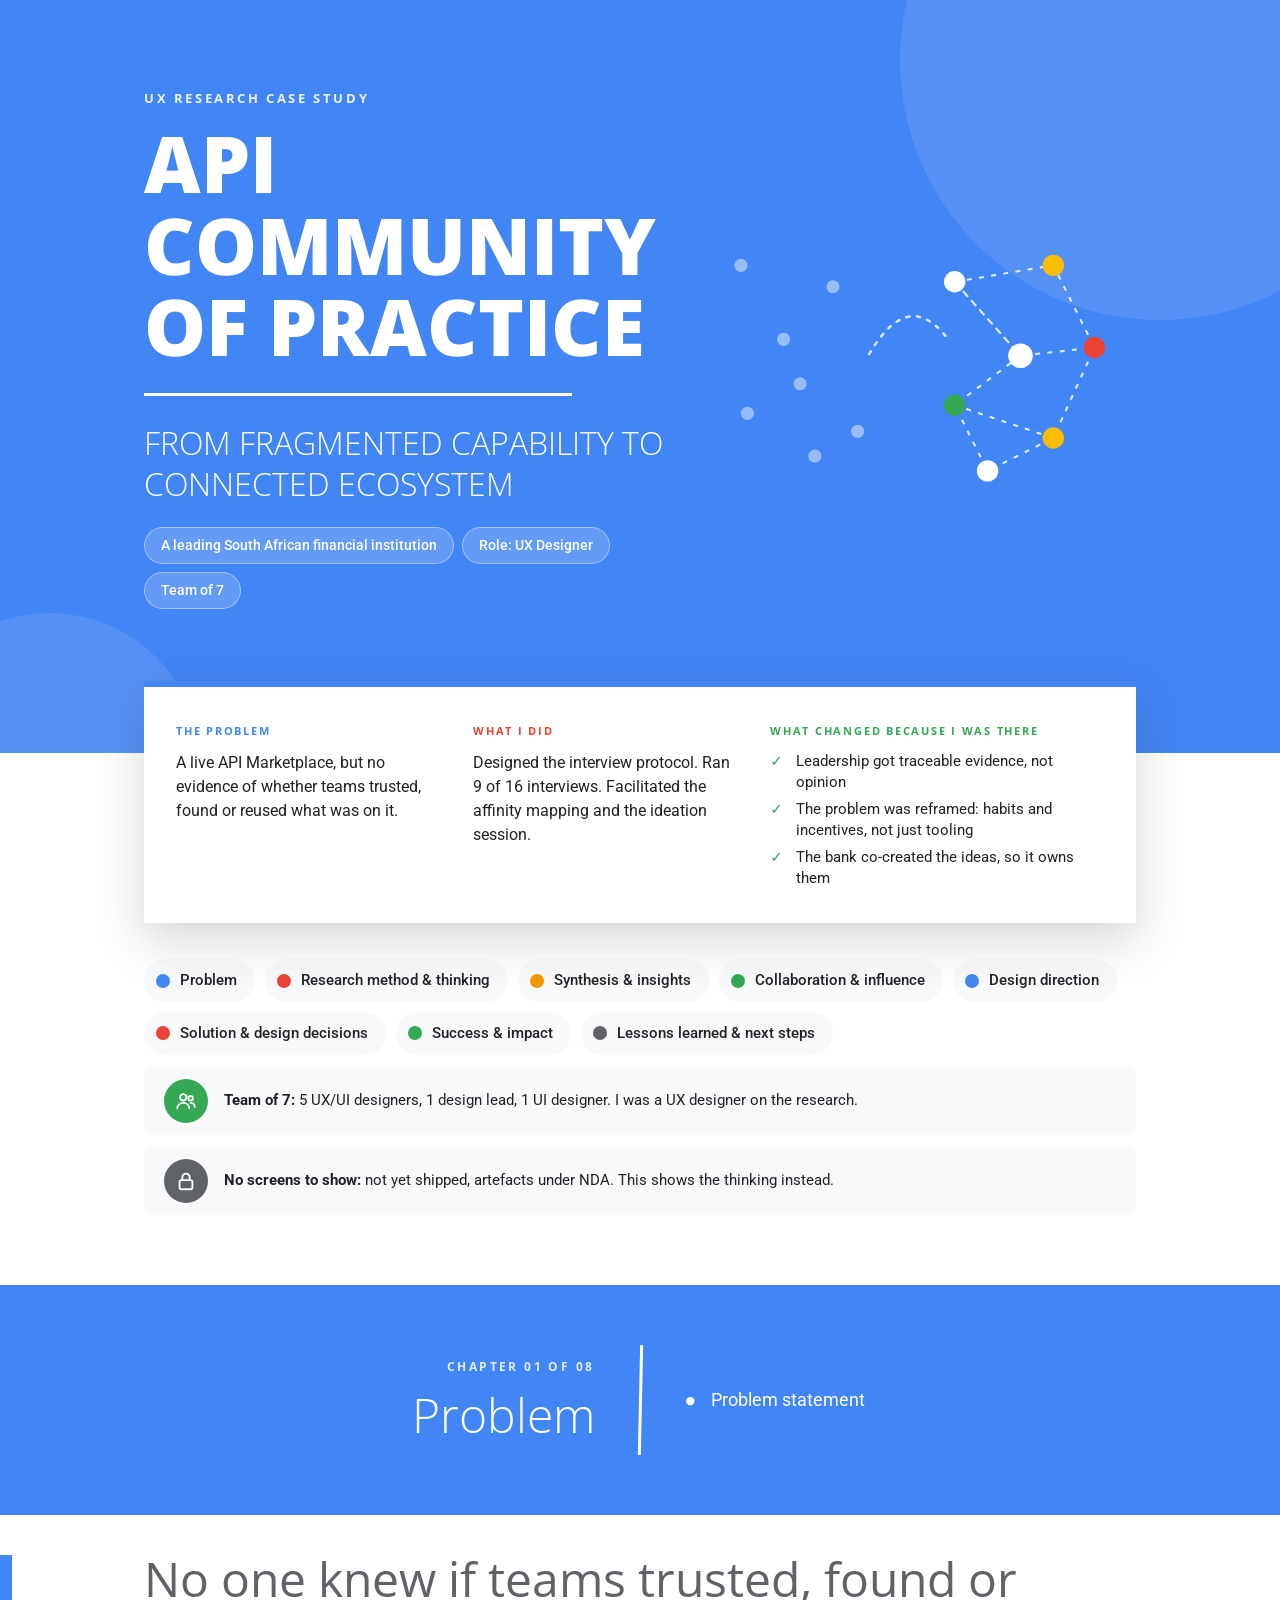
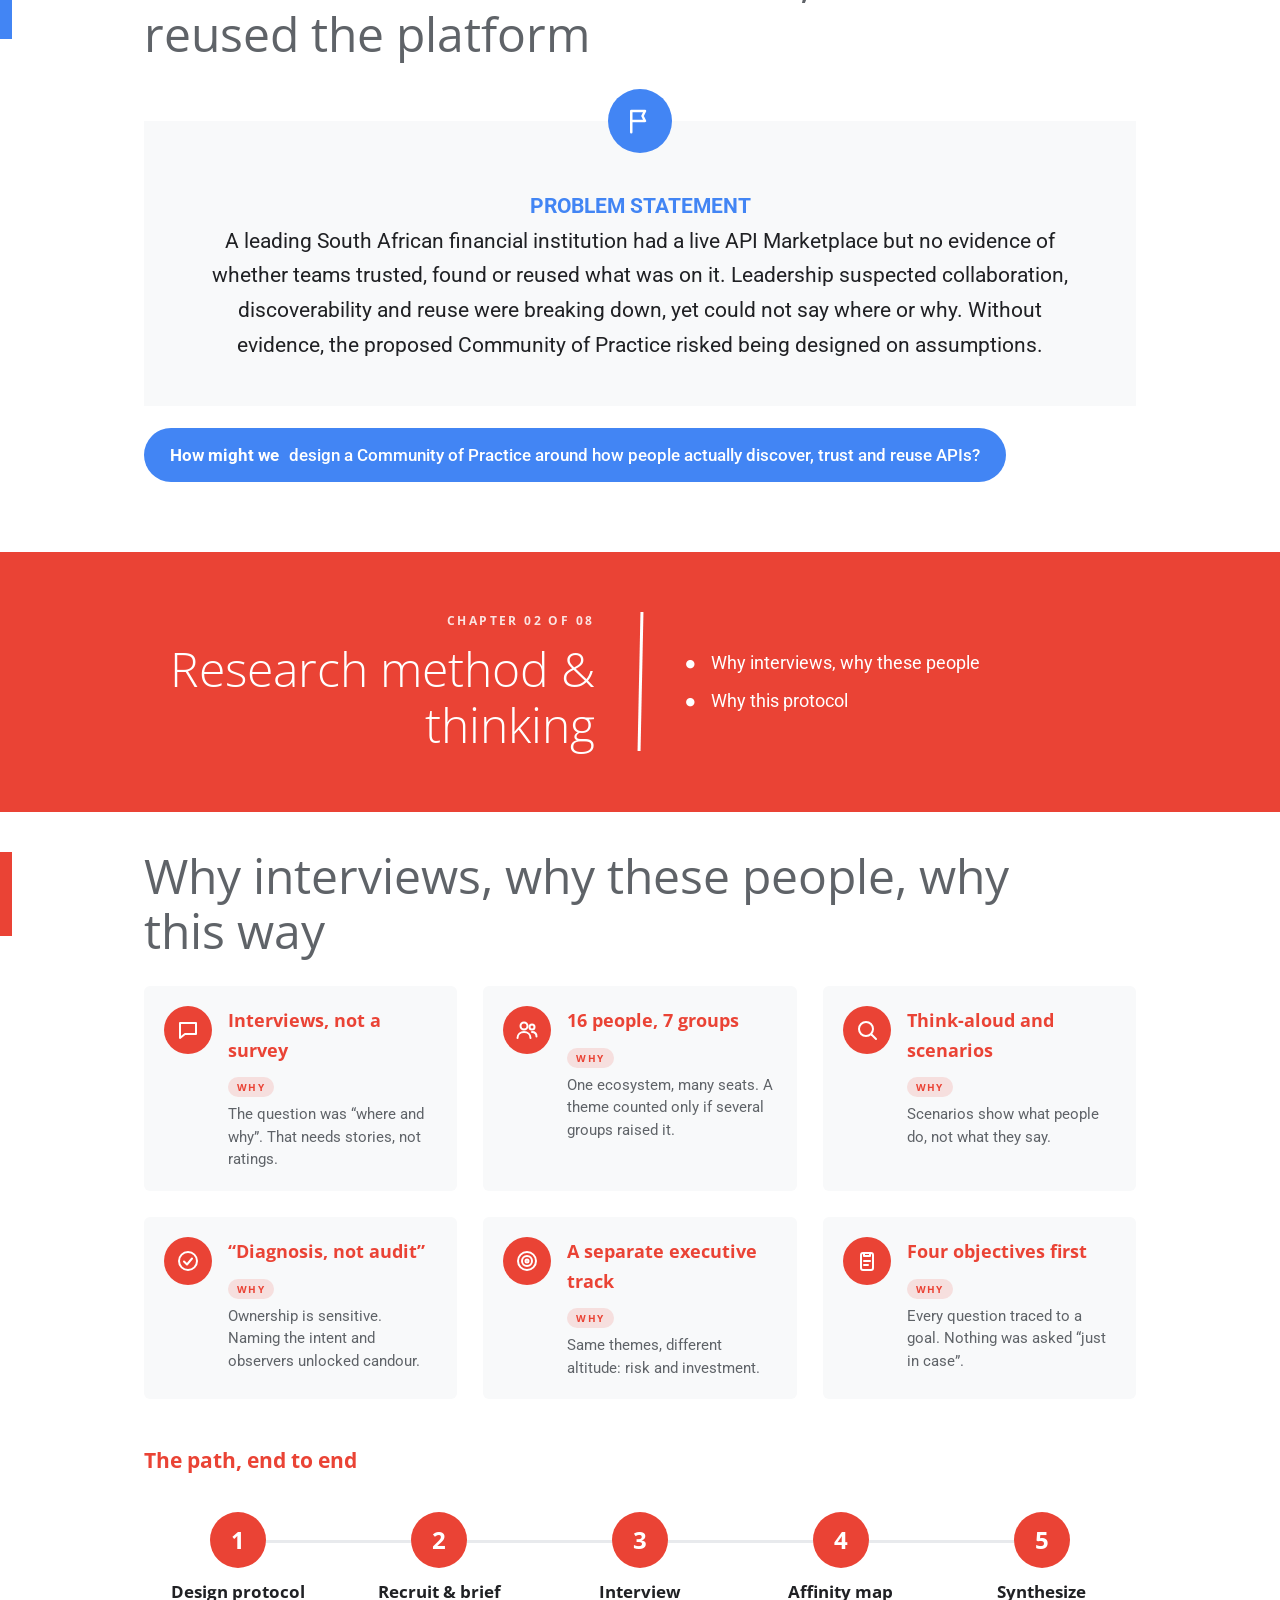
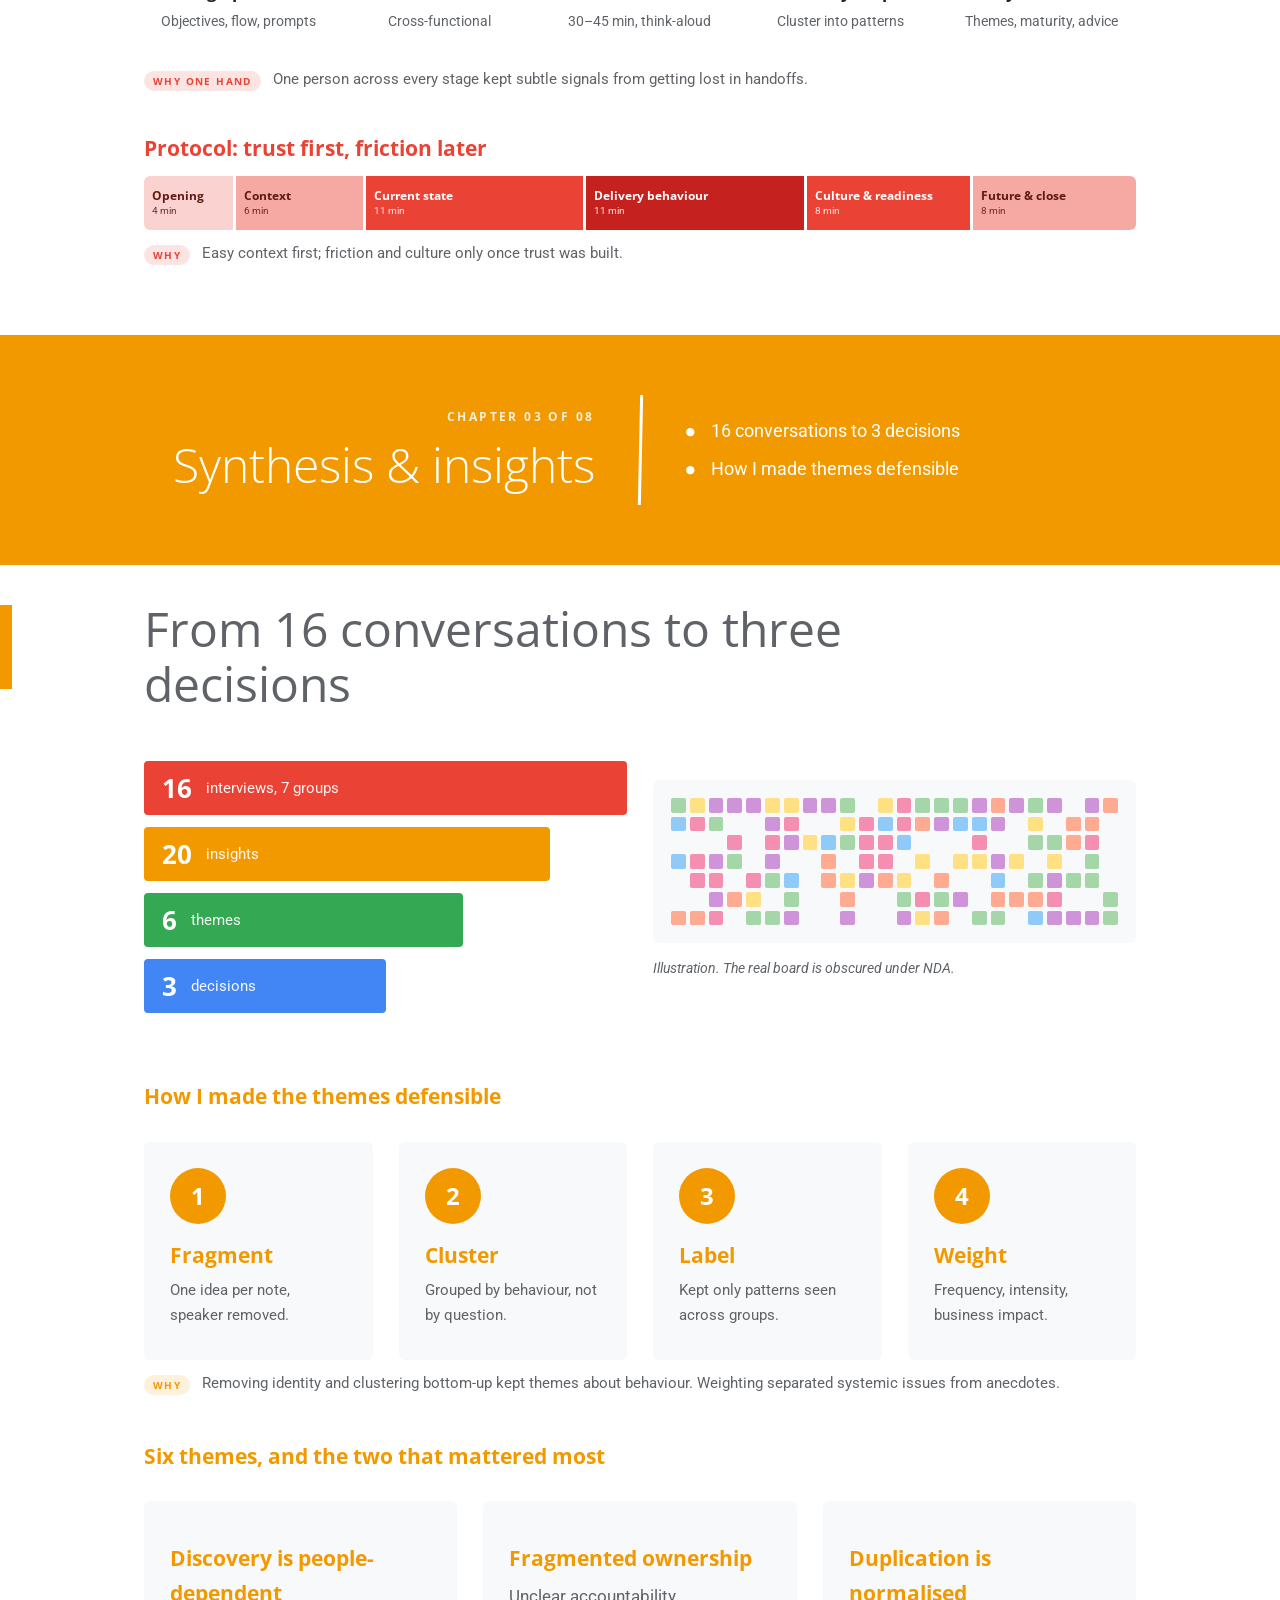
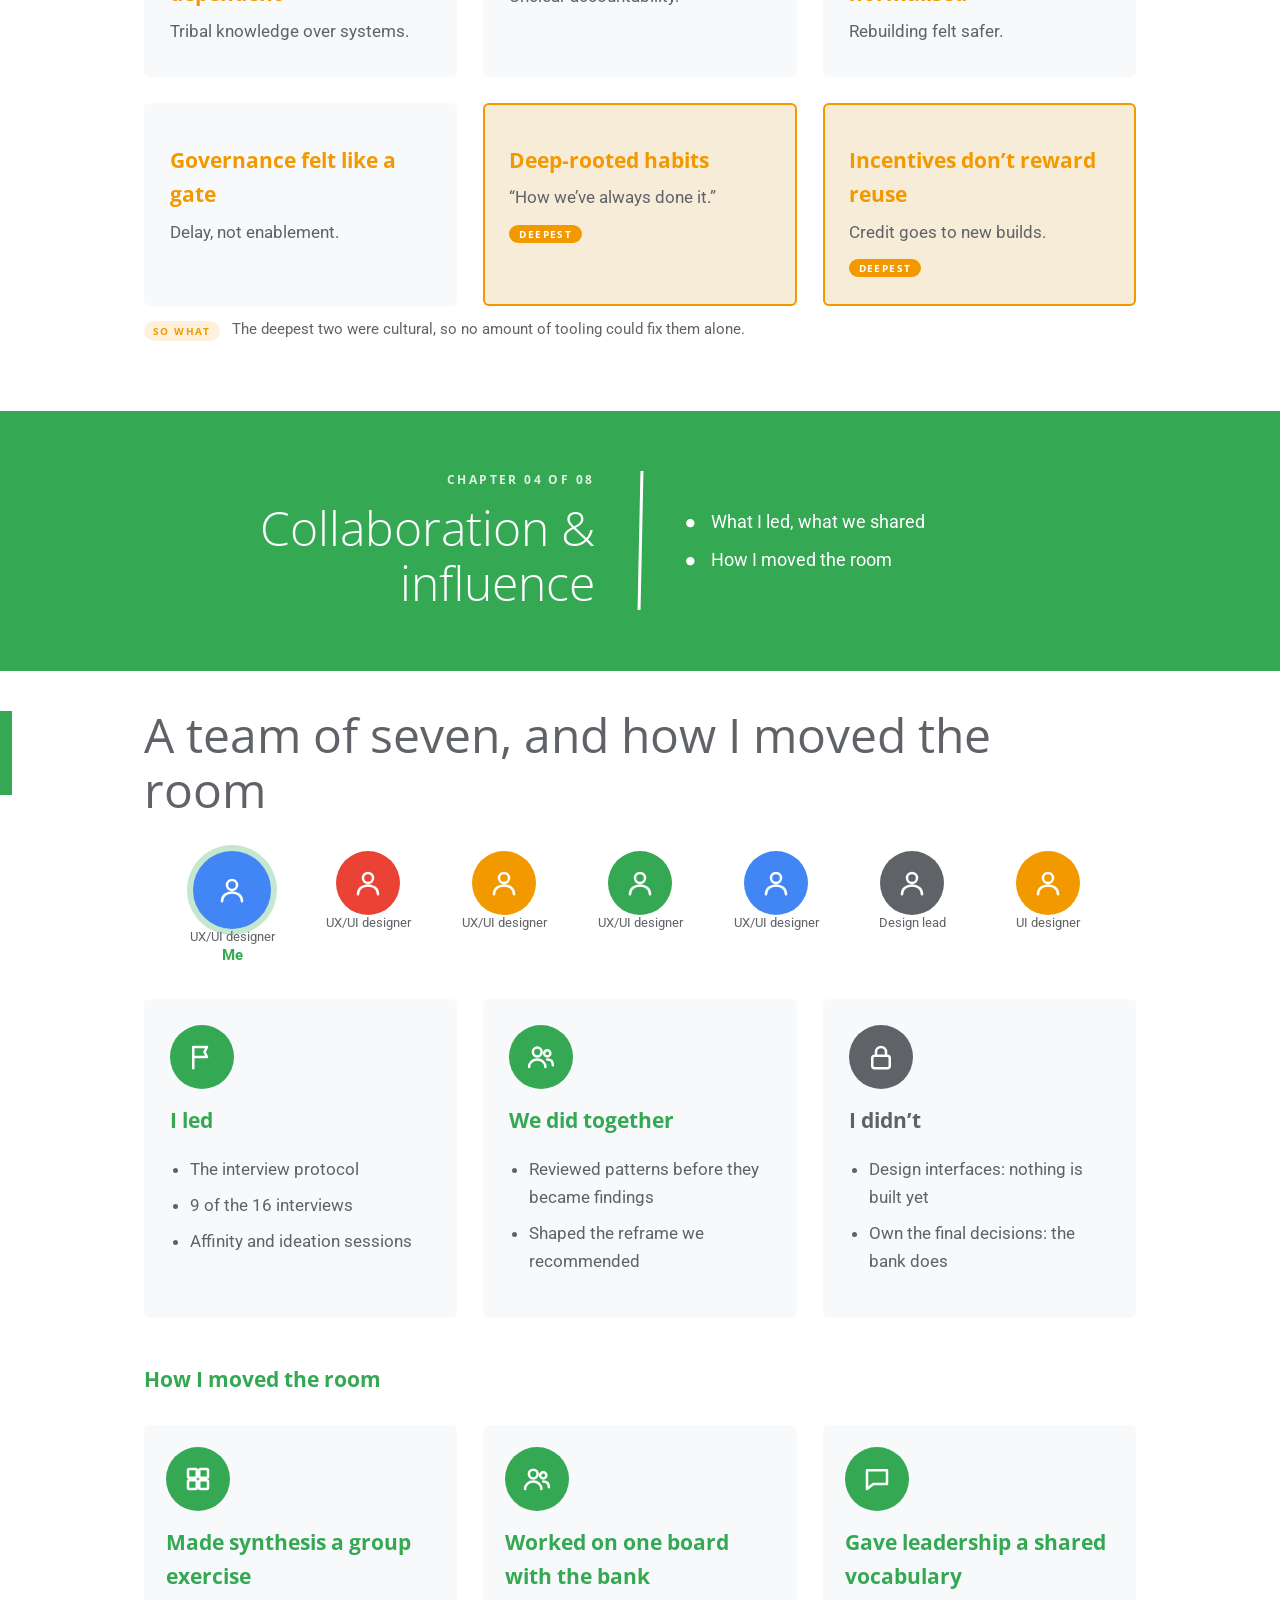
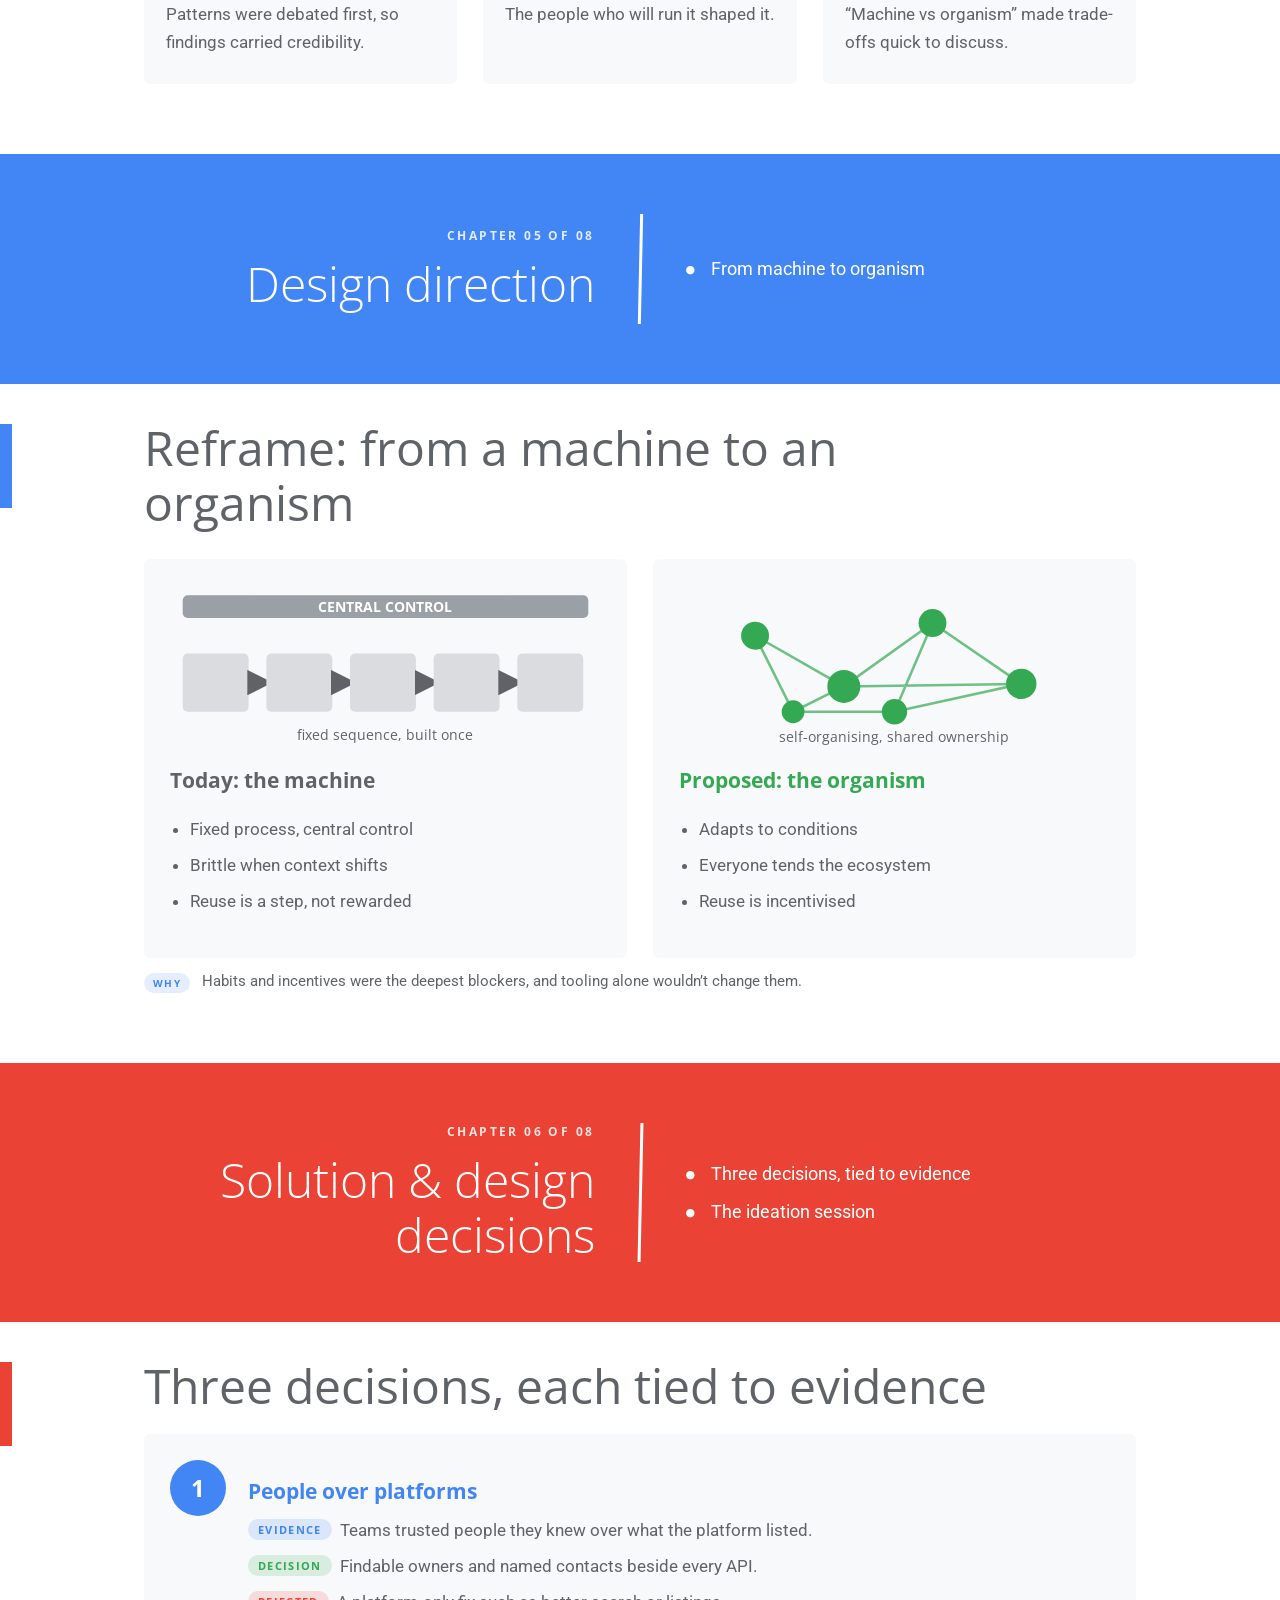
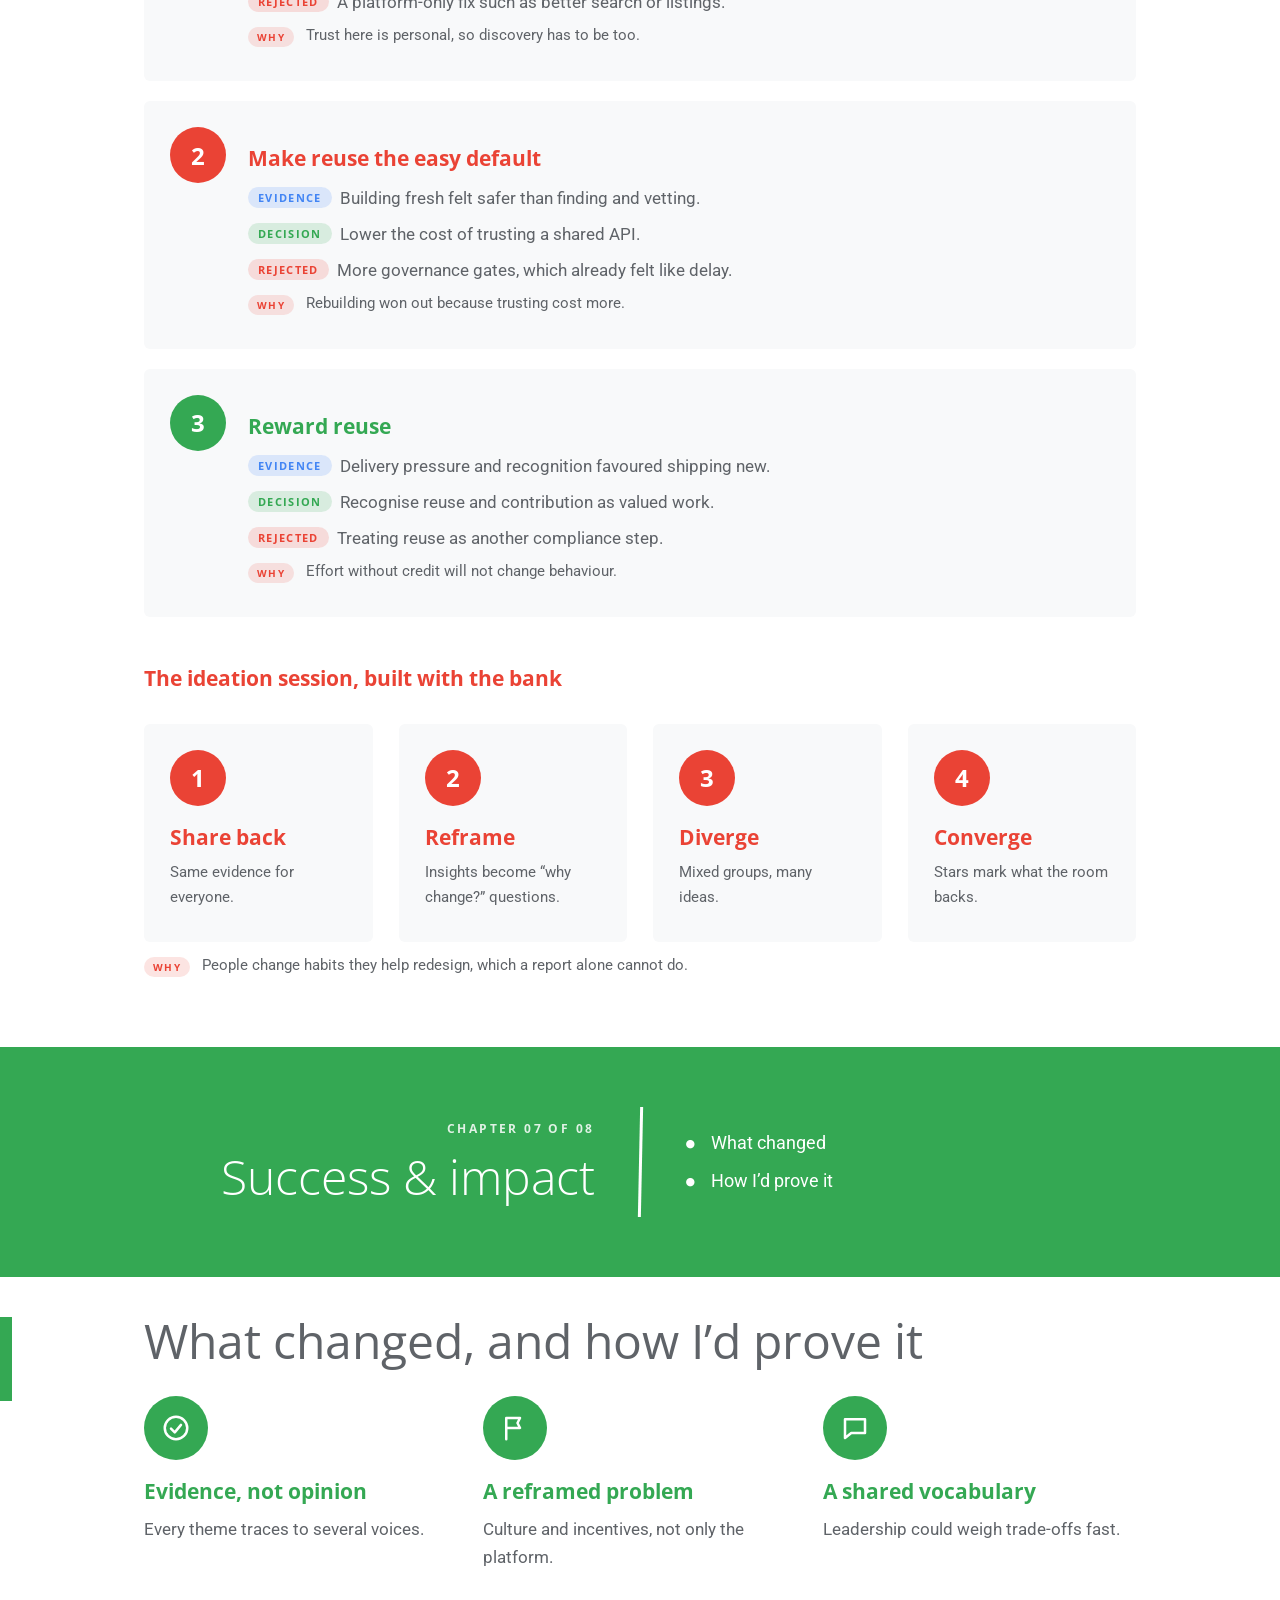
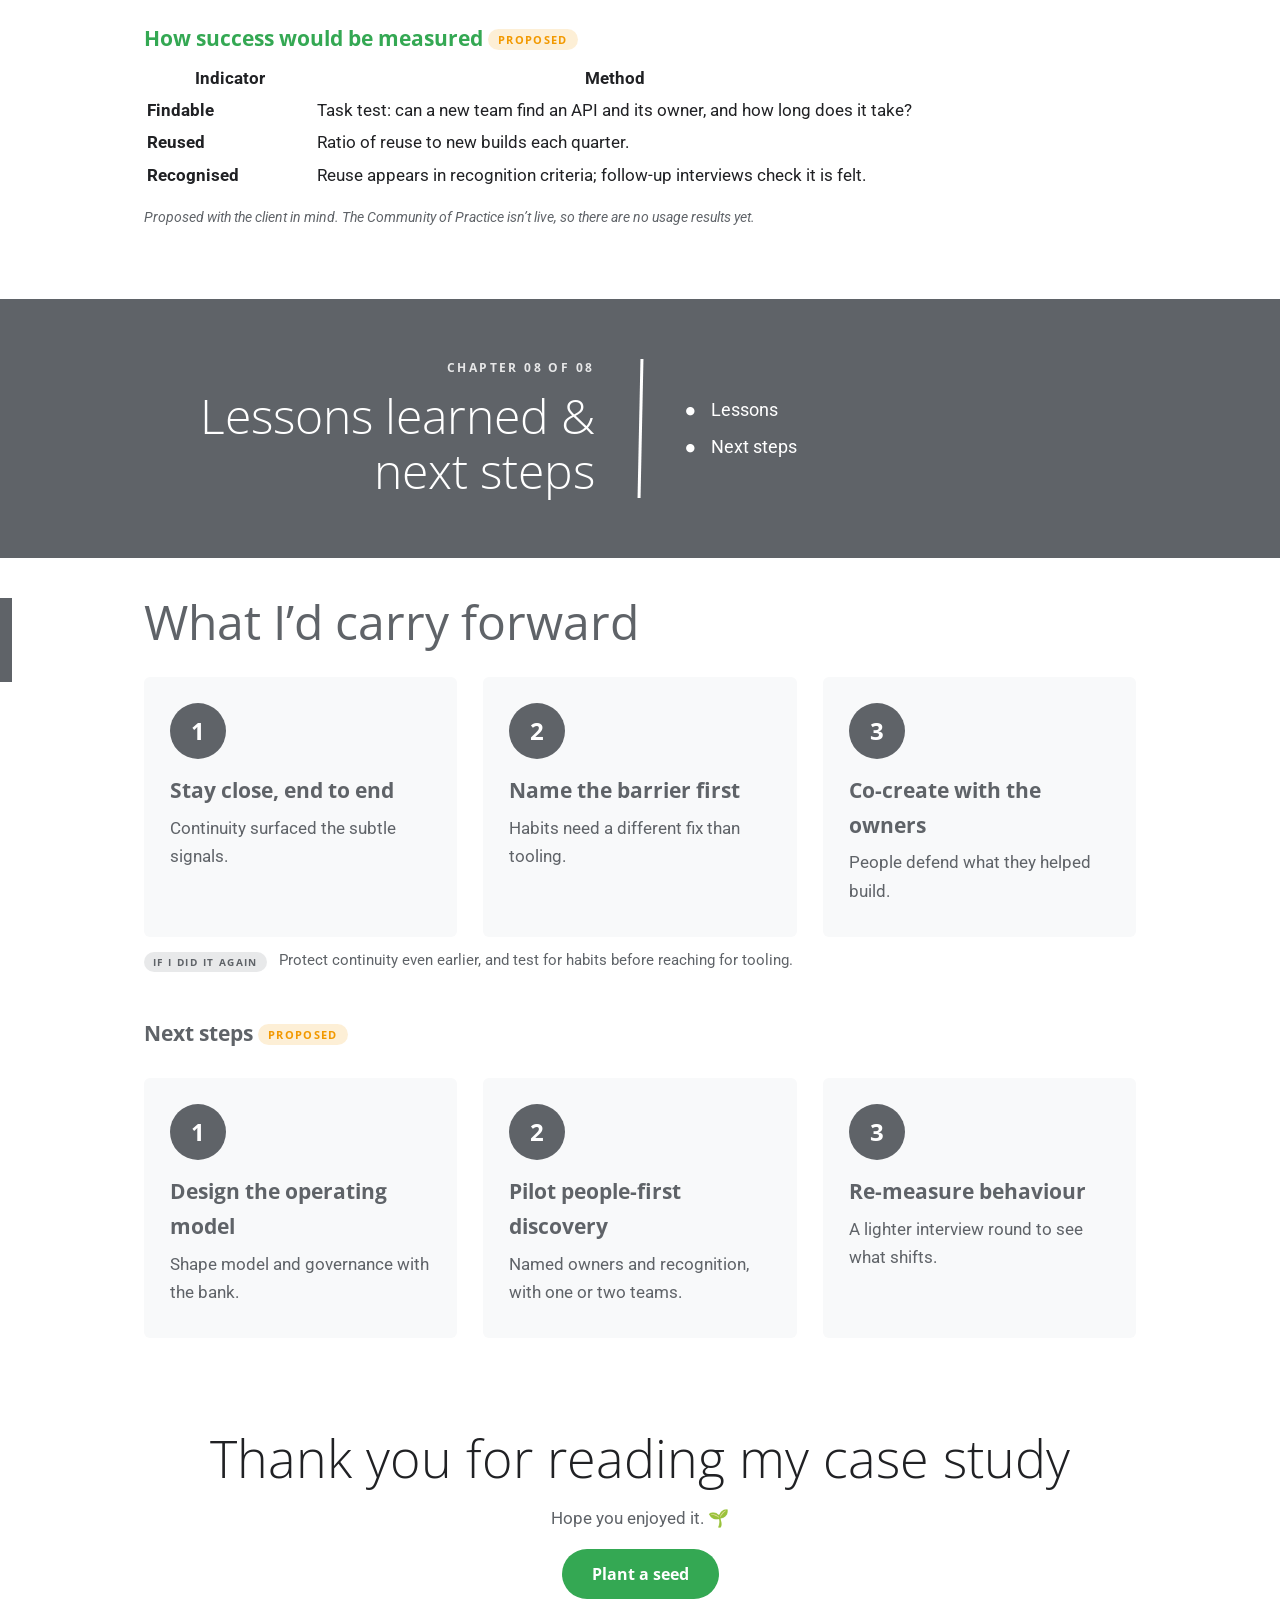
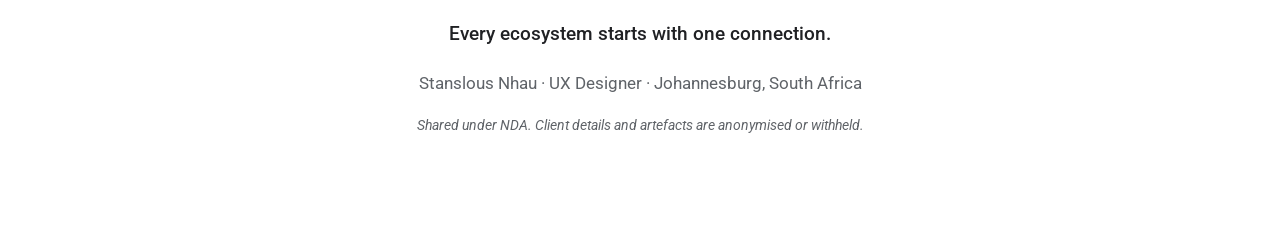
==== commit 6cda4972: "api" ====
--- a/enterprise-api.html
+++ b/enterprise-api.html
@@ -46,8 +46,20 @@
 .mm svg{width:100%;display:block;margin-bottom:10px}.mv .blk{background:var(--box);padding:22px;border-radius:6px}.ot td:first-child{width:22%}
 .dc p{margin:8px 0}.g4 .bx p{font-size:15px}
 @media print{.cold{box-shadow:none;border:1px solid var(--line)}}
-</style></head><body><div id="pg"></div>
+<style>
+/* Mobile: chapter separators use a thin divider, never a tall blank white block. */
+@media(max-width:760px){
+  .dv .dvi i{
+    min-height:3px !important;
+    height:3px !important;
+    width:100%;
+    display:block;
+    background:#fff !important;
+    transform:none !important;
+  }
+}
+</style></style></head><body><div id="pg"></div>
 <header class="hero"><div class="bl b1"></div><div class="bl b2"></div><div class="w hg"><div><div class="k0">UX RESEARCH CASE STUDY</div><h1>API Community of Practice</h1><div class="hl"></div><p class="sub">From fragmented capability to connected ecosystem</p><div class="chips"><span>A leading South African financial institution</span><span>Role: UX Designer</span><span>Team of 7</span></div></div><svg class="art" viewBox="0 0 520 340" role="img" aria-label="Scattered dots on the left connecting into a network on the right"><g fill="#fff" opacity=".45"><circle cx="40" cy="60" r="8"/><circle cx="92" cy="150" r="8"/><circle cx="48" cy="240" r="8"/><circle cx="130" cy="292" r="8"/><circle cx="152" cy="86" r="8"/><circle cx="112" cy="204" r="8"/><circle cx="182" cy="262" r="8"/></g><path d="M196 168C230 110 262 110 292 150" fill="none" stroke="#fff" stroke-width="3" stroke-dasharray="4 9" stroke-linecap="round" opacity=".8"/><g fill="none" stroke="#fff" stroke-width="2.5" opacity=".85" class="ln"><path d="M300 80L420 60L470 160L380 170ZM380 170L300 230L340 310L420 270L470 160M300 80L380 170M300 230L420 270"/></g><g class="nd"><circle cx="300" cy="80" r="13" fill="#fff"/><circle cx="420" cy="60" r="13" fill="#FBBC04"/><circle cx="470" cy="160" r="13" fill="#EA4335"/><circle cx="380" cy="170" r="15" fill="#fff"/><circle cx="300" cy="230" r="13" fill="#34A853"/><circle cx="420" cy="270" r="13" fill="#FBBC04"/><circle cx="340" cy="310" r="13" fill="#fff"/></g></svg></div></header>
 <main class="w"><div class="cold"><div><small style="color:#4285F4">THE PROBLEM</small><p>A live API Marketplace, but no evidence of whether teams trusted, found or reused what was on it.</p></div><div><small style="color:#EA4335">WHAT I DID</small><p>Designed the interview protocol. Ran 9 of 16 interviews. Facilitated the affinity mapping and the ideation session.</p></div><div><small style="color:#34A853">WHAT CHANGED BECAUSE I WAS THERE</small><ul class="tk"><li>Leadership got traceable evidence, not opinion</li><li>The problem was reframed: habits and incentives, not just tooling</li><li>The bank co-created the ideas, so it owns them</li></ul></div></div>
 <nav class="chk" aria-label="Case study contents"><a href="#problem" style="--ac:#4285F4"><i></i>Problem</a><a href="#research" style="--ac:#EA4335"><i></i>Research method &amp; thinking</a><a href="#synthesis" style="--ac:#F29900"><i></i>Synthesis &amp; insights</a><a href="#collab" style="--ac:#34A853"><i></i>Collaboration &amp; influence</a><a href="#direction" style="--ac:#4285F4"><i></i>Design direction</a><a href="#solution" style="--ac:#EA4335"><i></i>Solution &amp; design decisions</a><a href="#success" style="--ac:#34A853"><i></i>Success &amp; impact</a><a href="#lessons" style="--ac:#5F6368"><i></i>Lessons learned &amp; next steps</a></nav>
-<div class="slim"><span class="ico" style=--c:#34A853><svg viewBox="0 0 24 24" fill="none" stroke="#fff" stroke-width="2" stroke-linecap="round" stroke-linejoin="round" aria-hidden="true"><circle cx="9" cy="8" r="3.5"/><path d="M2.5 20c0-3.6 2.9-6 6.5-6s6.5 2.4 6.5 6"/><circle cx="17" cy="9" r="2.5"/><path d="M17 14c2.8 0 4.5 1.8 4.5 4.5"/></svg></span><p><b>Team of 7:</b> 5 UX/UI designers, 1 design lead, 1 UI designer. I was a UX designer on the research.</p></div><div class="slim"><span class="ico" style=--c:#5F6368><svg viewBox="0 0 24 24" fill="none" stroke="#fff" stroke-width="2" stroke-linecap="round" stroke-linejoin="round" aria-hidden="true"><rect x="5" y="11" width="14" height="10" rx="2"/><path d="M8 11V8a4 4 0 018 0v3"/></svg></span><p><b>No screens to show:</b> not yet shipped, artefacts under NDA. This shows the thinking instead.</p></div><div class="dv" id="problem" style="--ac:#4285F4"><div class="dvi"><div class="dl"><small>CHAPTER 01 OF 08</small>Problem</div><i></i><ul><li>Problem statement</li><li>Constraints I designed around</li></ul></div></div><section style="--ac:#4285F4"><div class="sh"><h2>No one knew if teams trusted, found or reused the platform</h2></div><div class="sum"><span class="ico"><svg viewBox="0 0 24 24" fill="none" stroke="#fff" stroke-width="2" stroke-linecap="round" stroke-linejoin="round" aria-hidden="true"><path d="M5 21V4M5 4h11l-2 4 2 4H5"/></svg></span><p><b>PROBLEM STATEMENT</b><br>A leading South African financial institution had a live API Marketplace but no evidence of whether teams trusted, found or reused what was on it. Leadership suspected collaboration, discoverability and reuse were breaking down, yet could not say where or why. Without evidence, the proposed Community of Practice risked being designed on assumptions.</p></div><div class="hmw"><b>How might we</b> design a Community of Practice around how people actually discover, trust and reuse APIs?</div><p class="sb" style="margin-top:40px">Constraints I designed around</p><div class="cons"><span class="cp">NDA: anonymity by default</span><span class="cp">Sensitive topics: ownership, incentives</span><span class="cp">Seven roles, one ecosystem</span><span class="cp">Platform already live</span><span class="cp">Nothing built yet</span></div></section><div class="dv" id="research" style="--ac:#EA4335"><div class="dvi"><div class="dl"><small>CHAPTER 02 OF 08</small>Research method &amp; thinking</div><i></i><ul><li>Why interviews, why these people</li><li>Why this protocol</li></ul></div></div><section style="--ac:#EA4335"><div class="sh"><h2>Why interviews, why these people, why this way</h2></div><div class="g3 cg"><div class="ch"><span class="ico"><svg viewBox="0 0 24 24" fill="none" stroke="#fff" stroke-width="2" stroke-linecap="round" stroke-linejoin="round" aria-hidden="true"><path d="M4 5h16v11H9l-5 4z"/></svg></span><div><h3 class="sb">Interviews, not a survey</h3><p class="why"><b>WHY</b><span>The question was “where and why”. That needs stories, not ratings.</span></p></div></div><div class="ch"><span class="ico"><svg viewBox="0 0 24 24" fill="none" stroke="#fff" stroke-width="2" stroke-linecap="round" stroke-linejoin="round" aria-hidden="true"><circle cx="9" cy="8" r="3.5"/><path d="M2.5 20c0-3.6 2.9-6 6.5-6s6.5 2.4 6.5 6"/><circle cx="17" cy="9" r="2.5"/><path d="M17 14c2.8 0 4.5 1.8 4.5 4.5"/></svg></span><div><h3 class="sb">16 people, 7 groups</h3><p class="why"><b>WHY</b><span>One ecosystem, many seats. A theme counted only if several groups raised it.</span></p></div></div><div class="ch"><span class="ico"><svg viewBox="0 0 24 24" fill="none" stroke="#fff" stroke-width="2" stroke-linecap="round" stroke-linejoin="round" aria-hidden="true"><circle cx="11" cy="11" r="7"/><path d="M16.5 16.5L21 21"/></svg></span><div><h3 class="sb">Think-aloud and scenarios</h3><p class="why"><b>WHY</b><span>Scenarios show what people do, not what they say.</span></p></div></div><div class="ch"><span class="ico"><svg viewBox="0 0 24 24" fill="none" stroke="#fff" stroke-width="2" stroke-linecap="round" stroke-linejoin="round" aria-hidden="true"><circle cx="12" cy="12" r="9"/><path d="M8 12.5l3 3 5-6"/></svg></span><div><h3 class="sb">“Diagnosis, not audit”</h3><p class="why"><b>WHY</b><span>Ownership is sensitive. Naming the intent and observers unlocked candour.</span></p></div></div><div class="ch"><span class="ico"><svg viewBox="0 0 24 24" fill="none" stroke="#fff" stroke-width="2" stroke-linecap="round" stroke-linejoin="round" aria-hidden="true"><circle cx="12" cy="12" r="9"/><circle cx="12" cy="12" r="5"/><circle cx="12" cy="12" r="1.5"/></svg></span><div><h3 class="sb">A separate executive track</h3><p class="why"><b>WHY</b><span>Same themes, different altitude: risk and investment.</span></p></div></div><div class="ch"><span class="ico"><svg viewBox="0 0 24 24" fill="none" stroke="#fff" stroke-width="2" stroke-linecap="round" stroke-linejoin="round" aria-hidden="true"><rect x="6" y="4" width="12" height="17" rx="2"/><path d="M9 4h6v3H9zM9 12h6M9 16h4"/></svg></span><div><h3 class="sb">Four objectives first</h3><p class="why"><b>WHY</b><span>Every question traced to a goal. Nothing was asked “just in case”.</span></p></div></div></div><p class="sb" style="margin-top:44px">The path, end to end</p><div class="stp"><div class="sp"><span class="num">1</span><b>Design protocol</b><small>Objectives, flow, prompts</small></div><div class="sp"><span class="num">2</span><b>Recruit &amp; brief</b><small>Cross-functional</small></div><div class="sp"><span class="num">3</span><b>Interview</b><small>30–45 min, think-aloud</small></div><div class="sp"><span class="num">4</span><b>Affinity map</b><small>Cluster into patterns</small></div><div class="sp"><span class="num">5</span><b>Synthesize</b><small>Themes, maturity, advice</small></div></div><p class="why"><b>WHY ONE HAND</b><span>One person across every stage kept subtle signals from getting lost in handoffs.</span></p><p class="sb" style="margin-top:40px">Protocol: trust first, friction later</p><div class="seg"><div style="flex:4;background:#FAD2CF;color:#5F1A15"><b>Opening</b><small>4 min</small></div><div style="flex:6;background:#F6A9A3;color:#5F1A15"><b>Context</b><small>6 min</small></div><div style="flex:11;background:#EA4335;color:#fff"><b>Current state</b><small>11 min</small></div><div style="flex:11;background:#C5221F;color:#fff"><b>Delivery behaviour</b><small>11 min</small></div><div style="flex:8;background:#EA4335;color:#fff"><b>Culture &amp; readiness</b><small>8 min</small></div><div style="flex:8;background:#F6A9A3;color:#5F1A15"><b>Future &amp; close</b><small>8 min</small></div></div><p class="why"><b>WHY</b><span>Easy context first; friction and culture only once trust was built.</span></p></section><div class="dv" id="synthesis" style="--ac:#F29900"><div class="dvi"><div class="dl"><small>CHAPTER 03 OF 08</small>Synthesis &amp; insights</div><i></i><ul><li>16 conversations to 3 decisions</li><li>How I made themes defensible</li></ul></div></div><section style="--ac:#F29900"><div class="sh"><h2>From 16 conversations to three decisions</h2></div><div class="g2" style="align-items:center"><div class="fun"><div class="fr"><i style="width:100%;--c:#EA4335"><b>16</b><span>interviews, 7 groups</span></i></div><div class="fr"><i style="width:84%;--c:#F29900"><b>20</b><span>insights</span></i></div><div class="fr"><i style="width:66%;--c:#34A853"><b>6</b><span>themes</span></i></div><div class="fr"><i style="width:50%;--c:#4285F4"><b>3</b><span>decisions</span></i></div></div><div><div class="mz" role="img" aria-label="Illustration of a colour-coded sticky-note affinity board"><i style="background:#A5D6A7"></i><i style="background:#FFE082"></i><i style="background:#CE93D8"></i><i style="background:#CE93D8"></i><i style="background:#CE93D8"></i><i style="background:#FFE082"></i><i style="background:#FFE082"></i><i style="background:#CE93D8"></i><i style="background:#CE93D8"></i><i style="background:#A5D6A7"></i><i style="background:transparent"></i><i style="background:#FFE082"></i><i style="background:#F48FB1"></i><i style="background:#A5D6A7"></i><i style="background:#A5D6A7"></i><i style="background:#A5D6A7"></i><i style="background:#CE93D8"></i><i style="background:#FFAB91"></i><i style="background:#CE93D8"></i><i style="background:#A5D6A7"></i><i style="background:#CE93D8"></i><i style="background:transparent"></i><i style="background:#CE93D8"></i><i style="background:#FFAB91"></i><i style="background:#90CAF9"></i><i style="background:#F48FB1"></i><i style="background:#A5D6A7"></i><i style="background:transparent"></i><i style="background:transparent"></i><i style="background:#CE93D8"></i><i style="background:#F48FB1"></i><i style="background:transparent"></i><i style="background:transparent"></i><i style="background:#FFE082"></i><i style="background:#F48FB1"></i><i style="background:#90CAF9"></i><i style="background:#F48FB1"></i><i style="background:#FFAB91"></i><i style="background:#CE93D8"></i><i style="background:#90CAF9"></i><i style="background:#90CAF9"></i><i style="background:#CE93D8"></i><i style="background:transparent"></i><i style="background:#FFE082"></i><i style="background:transparent"></i><i style="background:#FFAB91"></i><i style="background:#FFAB91"></i><i style="background:transparent"></i><i style="background:transparent"></i><i style="background:transparent"></i><i style="background:transparent"></i><i style="background:#F48FB1"></i><i style="background:transparent"></i><i style="background:#F48FB1"></i><i style="background:#CE93D8"></i><i style="background:#FFE082"></i><i style="background:#90CAF9"></i><i style="background:#A5D6A7"></i><i style="background:#F48FB1"></i><i style="background:#F48FB1"></i><i style="background:#90CAF9"></i><i style="background:transparent"></i><i style="background:transparent"></i><i style="background:transparent"></i><i style="background:#F48FB1"></i><i style="background:transparent"></i><i style="background:transparent"></i><i style="background:#A5D6A7"></i><i style="background:#A5D6A7"></i><i style="background:#FFAB91"></i><i style="background:#F48FB1"></i><i style="background:transparent"></i><i style="background:#90CAF9"></i><i style="background:#F48FB1"></i><i style="background:#CE93D8"></i><i style="background:#A5D6A7"></i><i style="background:transparent"></i><i style="background:#CE93D8"></i><i style="background:transparent"></i><i style="background:transparent"></i><i style="background:#FFAB91"></i><i style="background:transparent"></i><i style="background:#F48FB1"></i><i style="background:#F48FB1"></i><i style="background:transparent"></i><i style="background:#FFE082"></i><i style="background:transparent"></i><i style="background:#FFE082"></i><i style="background:#FFE082"></i><i style="background:#CE93D8"></i><i style="background:#FFE082"></i><i style="background:transparent"></i><i style="background:#FFE082"></i><i style="background:transparent"></i><i style="background:#A5D6A7"></i><i style="background:transparent"></i><i style="background:transparent"></i><i style="background:#F48FB1"></i><i style="background:#F48FB1"></i><i style="background:transparent"></i><i style="background:#F48FB1"></i><i style="background:#A5D6A7"></i><i style="background:#90CAF9"></i><i style="background:transparent"></i><i style="background:#FFAB91"></i><i style="background:#FFE082"></i><i style="background:#CE93D8"></i><i style="background:#FFAB91"></i><i style="background:#FFE082"></i><i style="background:transparent"></i><i style="background:#FFAB91"></i><i style="background:transparent"></i><i style="background:transparent"></i><i style="background:#90CAF9"></i><i style="background:transparent"></i><i style="background:#A5D6A7"></i><i style="background:#CE93D8"></i><i style="background:#A5D6A7"></i><i style="background:#A5D6A7"></i><i style="background:transparent"></i><i style="background:transparent"></i><i style="background:transparent"></i><i style="background:#CE93D8"></i><i style="background:#FFAB91"></i><i style="background:#FFE082"></i><i style="background:transparent"></i><i style="background:#A5D6A7"></i><i style="background:transparent"></i><i style="background:transparent"></i><i style="background:#FFAB91"></i><i style="background:transparent"></i><i style="background:transparent"></i><i style="background:#A5D6A7"></i><i style="background:#F48FB1"></i><i style="background:#A5D6A7"></i><i style="background:#CE93D8"></i><i style="background:transparent"></i><i style="background:#FFAB91"></i><i style="background:#FFAB91"></i><i style="background:#FFAB91"></i><i style="background:#F48FB1"></i><i style="background:transparent"></i><i style="background:transparent"></i><i style="background:#A5D6A7"></i><i style="background:#FFAB91"></i><i style="background:#FFAB91"></i><i style="background:#F48FB1"></i><i style="background:transparent"></i><i style="background:#A5D6A7"></i><i style="background:#A5D6A7"></i><i style="background:#CE93D8"></i><i style="background:transparent"></i><i style="background:transparent"></i><i style="background:#CE93D8"></i><i style="background:transparent"></i><i style="background:transparent"></i><i style="background:#CE93D8"></i><i style="background:#FFE082"></i><i style="background:#FFAB91"></i><i style="background:transparent"></i><i style="background:#A5D6A7"></i><i style="background:#A5D6A7"></i><i style="background:transparent"></i><i style="background:#90CAF9"></i><i style="background:#CE93D8"></i><i style="background:#CE93D8"></i><i style="background:#CE93D8"></i><i style="background:#A5D6A7"></i></div><p class="cap">Illustration. The real board is obscured under NDA.</p></div></div><p class="sb" style="margin-top:44px">How I made the themes defensible</p><div class="g4"><div class="bx"><span class="num" style=--c:#F29900>1</span><h3 class="sb" style=color:#F29900>Fragment</h3><p>One idea per note, speaker removed.</p></div><div class="bx"><span class="num" style=--c:#F29900>2</span><h3 class="sb" style=color:#F29900>Cluster</h3><p>Grouped by behaviour, not by question.</p></div><div class="bx"><span class="num" style=--c:#F29900>3</span><h3 class="sb" style=color:#F29900>Label</h3><p>Kept only patterns seen across groups.</p></div><div class="bx"><span class="num" style=--c:#F29900>4</span><h3 class="sb" style=color:#F29900>Weight</h3><p>Frequency, intensity, business impact.</p></div></div><p class="why"><b>WHY</b><span>Removing identity and clustering bottom-up kept themes about behaviour. Weighting separated systemic issues from anecdotes.</span></p><p class="sb" style="margin-top:44px">Six themes, and the two that mattered most</p><div class="g3 th"><div class="bx"><h3 class="sb">Discovery is people-dependent</h3><p>Tribal knowledge over systems.</p></div><div class="bx"><h3 class="sb">Fragmented ownership</h3><p>Unclear accountability.</p></div><div class="bx"><h3 class="sb">Duplication is normalised</h3><p>Rebuilding felt safer.</p></div><div class="bx"><h3 class="sb">Governance felt like a gate</h3><p>Delay, not enablement.</p></div><div class="bx hot"><h3 class="sb" style=color:#F29900>Deep-rooted habits</h3><p>“How we’ve always done it.”</p><span class=dp>DEEPEST</span></div><div class="bx hot"><h3 class="sb" style=color:#F29900>Incentives don’t reward reuse</h3><p>Credit goes to new builds.</p><span class=dp>DEEPEST</span></div></div><p class="why"><b>SO WHAT</b><span>The deepest two were cultural, so no amount of tooling could fix them alone.</span></p></section><div class="dv" id="collab" style="--ac:#34A853"><div class="dvi"><div class="dl"><small>CHAPTER 04 OF 08</small>Collaboration &amp; influence</div><i></i><ul><li>What I led, what we shared</li><li>How I moved the room</li></ul></div></div><section style="--ac:#34A853"><div class="sh"><h2>A team of seven, and how I moved the room</h2></div><div class="tm"><div class="me"><span class="ico" style=--c:#4285F4><svg viewBox="0 0 24 24" fill="none" stroke="#fff" stroke-width="2" stroke-linecap="round" stroke-linejoin="round" aria-hidden="true"><circle cx="12" cy="8" r="4"/><path d="M4 21c0-4.4 3.6-7 8-7s8 2.6 8 7"/></svg></span><br>UX/UI designer<br><b>Me</b></div><div class=""><span class="ico" style=--c:#EA4335><svg viewBox="0 0 24 24" fill="none" stroke="#fff" stroke-width="2" stroke-linecap="round" stroke-linejoin="round" aria-hidden="true"><circle cx="12" cy="8" r="4"/><path d="M4 21c0-4.4 3.6-7 8-7s8 2.6 8 7"/></svg></span><br>UX/UI designer</div><div class=""><span class="ico" style=--c:#F29900><svg viewBox="0 0 24 24" fill="none" stroke="#fff" stroke-width="2" stroke-linecap="round" stroke-linejoin="round" aria-hidden="true"><circle cx="12" cy="8" r="4"/><path d="M4 21c0-4.4 3.6-7 8-7s8 2.6 8 7"/></svg></span><br>UX/UI designer</div><div class=""><span class="ico" style=--c:#34A853><svg viewBox="0 0 24 24" fill="none" stroke="#fff" stroke-width="2" stroke-linecap="round" stroke-linejoin="round" aria-hidden="true"><circle cx="12" cy="8" r="4"/><path d="M4 21c0-4.4 3.6-7 8-7s8 2.6 8 7"/></svg></span><br>UX/UI designer</div><div class=""><span class="ico" style=--c:#4285F4><svg viewBox="0 0 24 24" fill="none" stroke="#fff" stroke-width="2" stroke-linecap="round" stroke-linejoin="round" aria-hidden="true"><circle cx="12" cy="8" r="4"/><path d="M4 21c0-4.4 3.6-7 8-7s8 2.6 8 7"/></svg></span><br>UX/UI designer</div><div class=""><span class="ico" style=--c:#5F6368><svg viewBox="0 0 24 24" fill="none" stroke="#fff" stroke-width="2" stroke-linecap="round" stroke-linejoin="round" aria-hidden="true"><circle cx="12" cy="8" r="4"/><path d="M4 21c0-4.4 3.6-7 8-7s8 2.6 8 7"/></svg></span><br>Design lead</div><div class=""><span class="ico" style=--c:#F29900><svg viewBox="0 0 24 24" fill="none" stroke="#fff" stroke-width="2" stroke-linecap="round" stroke-linejoin="round" aria-hidden="true"><circle cx="12" cy="8" r="4"/><path d="M4 21c0-4.4 3.6-7 8-7s8 2.6 8 7"/></svg></span><br>UI designer</div></div><div class="g3"><div class="bx"><span class="ico" style=--c:#34A853><svg viewBox="0 0 24 24" fill="none" stroke="#fff" stroke-width="2" stroke-linecap="round" stroke-linejoin="round" aria-hidden="true"><path d="M5 21V4M5 4h11l-2 4 2 4H5"/></svg></span><h3 class="sb" style="color:#34A853">I led</h3><ul class="li"><li>The interview protocol</li><li>9 of the 16 interviews</li><li>Affinity and ideation sessions</li></ul></div><div class="bx"><span class="ico" style=--c:#34A853><svg viewBox="0 0 24 24" fill="none" stroke="#fff" stroke-width="2" stroke-linecap="round" stroke-linejoin="round" aria-hidden="true"><circle cx="9" cy="8" r="3.5"/><path d="M2.5 20c0-3.6 2.9-6 6.5-6s6.5 2.4 6.5 6"/><circle cx="17" cy="9" r="2.5"/><path d="M17 14c2.8 0 4.5 1.8 4.5 4.5"/></svg></span><h3 class="sb" style="color:#34A853">We did together</h3><ul class="li"><li>Reviewed patterns before they became findings</li><li>Shaped the reframe we recommended</li></ul></div><div class="bx"><span class="ico" style=--c:#5F6368><svg viewBox="0 0 24 24" fill="none" stroke="#fff" stroke-width="2" stroke-linecap="round" stroke-linejoin="round" aria-hidden="true"><rect x="5" y="11" width="14" height="10" rx="2"/><path d="M8 11V8a4 4 0 018 0v3"/></svg></span><h3 class="sb" style="color:#5F6368">I didn’t</h3><ul class="li"><li>Design interfaces: nothing is built yet</li><li>Own the final decisions: the bank does</li></ul></div></div><p class="sb" style="margin-top:44px">How I moved the room</p><div class="g3 mv"><div class="blk"><span class="ico" style=--c:#34A853><svg viewBox="0 0 24 24" fill="none" stroke="#fff" stroke-width="2" stroke-linecap="round" stroke-linejoin="round" aria-hidden="true"><rect x="4" y="4" width="7" height="7" rx="1"/><rect x="13" y="4" width="7" height="7" rx="1"/><rect x="4" y="13" width="7" height="7" rx="1"/><rect x="13" y="13" width="7" height="7" rx="1"/></svg></span><h3 class="sb">Made synthesis a group exercise</h3><p>Patterns were debated first, so findings carried credibility.</p></div><div class="blk"><span class="ico" style=--c:#34A853><svg viewBox="0 0 24 24" fill="none" stroke="#fff" stroke-width="2" stroke-linecap="round" stroke-linejoin="round" aria-hidden="true"><circle cx="9" cy="8" r="3.5"/><path d="M2.5 20c0-3.6 2.9-6 6.5-6s6.5 2.4 6.5 6"/><circle cx="17" cy="9" r="2.5"/><path d="M17 14c2.8 0 4.5 1.8 4.5 4.5"/></svg></span><h3 class="sb">Worked on one board with the bank</h3><p>The people who will run it shaped it.</p></div><div class="blk"><span class="ico" style=--c:#34A853><svg viewBox="0 0 24 24" fill="none" stroke="#fff" stroke-width="2" stroke-linecap="round" stroke-linejoin="round" aria-hidden="true"><path d="M4 5h16v11H9l-5 4z"/></svg></span><h3 class="sb">Gave leadership a shared vocabulary</h3><p>“Machine vs organism” made trade-offs quick to discuss.</p></div></div></section><div class="dv" id="direction" style="--ac:#4285F4"><div class="dvi"><div class="dl"><small>CHAPTER 05 OF 08</small>Design direction</div><i></i><ul><li>From machine to organism</li></ul></div></div><section style="--ac:#4285F4"><div class="sh"><h2>Reframe: from a machine to an organism</h2></div><div class="g2 mm"><div class="bx"><svg viewBox="0 0 340 130" role="img" aria-label="Machine model: a fixed chain of steps under central control"><rect x="10" y="8" width="320" height="18" rx="4" fill="#9AA0A6"/><text x="170" y="21" text-anchor="middle" font-size="11" fill="#fff" font-family="Open Sans,Inter,sans-serif" font-weight="700">CENTRAL CONTROL</text><rect x="10" y="54" width="52" height="46" rx="4" fill="#DADCE0"/><path d="M62 77h14" stroke="#5F6368" stroke-width="2.5" marker-end="url(#ar)"/><rect x="76" y="54" width="52" height="46" rx="4" fill="#DADCE0"/><path d="M128 77h14" stroke="#5F6368" stroke-width="2.5" marker-end="url(#ar)"/><rect x="142" y="54" width="52" height="46" rx="4" fill="#DADCE0"/><path d="M194 77h14" stroke="#5F6368" stroke-width="2.5" marker-end="url(#ar)"/><rect x="208" y="54" width="52" height="46" rx="4" fill="#DADCE0"/><path d="M260 77h14" stroke="#5F6368" stroke-width="2.5" marker-end="url(#ar)"/><rect x="274" y="54" width="52" height="46" rx="4" fill="#DADCE0"/><defs><marker id="ar" markerWidth="8" markerHeight="8" refX="6" refY="4" orient="auto"><path d="M0 0L8 4 0 8z" fill="#5F6368"/></marker></defs><text x="170" y="122" text-anchor="middle" font-size="11" fill="#5F6368" font-family="Open Sans,Inter,sans-serif">fixed sequence, built once</text></svg><h3 class="sb" style="color:#5F6368">Today: the machine</h3><ul class="li"><li>Fixed process, central control</li><li>Brittle when context shifts</li><li>Reuse is a step, not rewarded</li></ul></div><div class="bx org"><svg viewBox="0 0 340 130" role="img" aria-label="Organism model: a connected network that adapts"><g fill="none" stroke="#34A853" stroke-width="2" opacity=".7"><path d="M60 40L130 80L200 30L270 78L130 80M200 30L170 100L270 78M60 40L90 100L130 80M170 100L90 100"/></g><g fill="#34A853"><circle cx="60" cy="40" r="11"/><circle cx="130" cy="80" r="13"/><circle cx="200" cy="30" r="11"/><circle cx="270" cy="78" r="12"/><circle cx="170" cy="100" r="10"/><circle cx="90" cy="100" r="9"/></g><text x="170" y="124" text-anchor="middle" font-size="11" fill="#5F6368" font-family="Open Sans,Inter,sans-serif">self-organising, shared ownership</text></svg><h3 class="sb" style="color:#34A853">Proposed: the organism</h3><ul class="li"><li>Adapts to conditions</li><li>Everyone tends the ecosystem</li><li>Reuse is incentivised</li></ul></div></div><p class="why"><b>WHY</b><span>Habits and incentives were the deepest blockers, and tooling alone wouldn’t change them.</span></p></section><div class="dv" id="solution" style="--ac:#EA4335"><div class="dvi"><div class="dl"><small>CHAPTER 06 OF 08</small>Solution &amp; design decisions</div><i></i><ul><li>Three decisions, tied to evidence</li><li>The ideation session</li></ul></div></div><section style="--ac:#EA4335"><div class="sh"><h2>Three decisions, each tied to evidence</h2></div><div class="dc"><span class="num" style=--c:#4285F4>1</span><div><h3 class="sb" style="color:#4285F4">People over platforms</h3><p><span class="tg" style="--c:#4285F4">EVIDENCE</span>Teams trusted people they knew over what the platform listed.</p><p><span class="tg" style="--c:#34A853">DECISION</span>Findable owners and named contacts beside every API.</p><p><span class="tg" style="--c:#EA4335">REJECTED</span>A platform-only fix such as better search or listings.</p><p class="why"><b>WHY</b><span>Trust here is personal, so discovery has to be too.</span></p></div></div><div class="dc"><span class="num" style=--c:#EA4335>2</span><div><h3 class="sb" style="color:#EA4335">Make reuse the easy default</h3><p><span class="tg" style="--c:#4285F4">EVIDENCE</span>Building fresh felt safer than finding and vetting.</p><p><span class="tg" style="--c:#34A853">DECISION</span>Lower the cost of trusting a shared API.</p><p><span class="tg" style="--c:#EA4335">REJECTED</span>More governance gates, which already felt like delay.</p><p class="why"><b>WHY</b><span>Rebuilding won out because trusting cost more.</span></p></div></div><div class="dc"><span class="num" style=--c:#34A853>3</span><div><h3 class="sb" style="color:#34A853">Reward reuse</h3><p><span class="tg" style="--c:#4285F4">EVIDENCE</span>Delivery pressure and recognition favoured shipping new.</p><p><span class="tg" style="--c:#34A853">DECISION</span>Recognise reuse and contribution as valued work.</p><p><span class="tg" style="--c:#EA4335">REJECTED</span>Treating reuse as another compliance step.</p><p class="why"><b>WHY</b><span>Effort without credit will not change behaviour.</span></p></div></div><p class="sb" style="margin-top:44px">The ideation session, built with the bank</p><div class="g4"><div class="bx"><span class="num" style=--c:#EA4335>1</span><h3 class="sb" style=color:#EA4335>Share back</h3><p>Same evidence for everyone.</p></div><div class="bx"><span class="num" style=--c:#EA4335>2</span><h3 class="sb" style=color:#EA4335>Reframe</h3><p>Insights become “why change?” questions.</p></div><div class="bx"><span class="num" style=--c:#EA4335>3</span><h3 class="sb" style=color:#EA4335>Diverge</h3><p>Mixed groups, many ideas.</p></div><div class="bx"><span class="num" style=--c:#EA4335>4</span><h3 class="sb" style=color:#EA4335>Converge</h3><p>Stars mark what the room backs.</p></div></div><p class="why"><b>WHY</b><span>People change habits they help redesign, which a report alone cannot do.</span></p></section><div class="dv" id="success" style="--ac:#34A853"><div class="dvi"><div class="dl"><small>CHAPTER 07 OF 08</small>Success &amp; impact</div><i></i><ul><li>What changed</li><li>How I’d prove it</li></ul></div></div><section style="--ac:#34A853"><div class="sh"><h2>What changed, and how I’d prove it</h2></div><div class="g3"><div class="blk"><span class="ico"><svg viewBox="0 0 24 24" fill="none" stroke="#fff" stroke-width="2" stroke-linecap="round" stroke-linejoin="round" aria-hidden="true"><circle cx="12" cy="12" r="9"/><path d="M8 12.5l3 3 5-6"/></svg></span><h3 class="sb">Evidence, not opinion</h3><p>Every theme traces to several voices.</p></div><div class="blk"><span class="ico"><svg viewBox="0 0 24 24" fill="none" stroke="#fff" stroke-width="2" stroke-linecap="round" stroke-linejoin="round" aria-hidden="true"><path d="M5 21V4M5 4h11l-2 4 2 4H5"/></svg></span><h3 class="sb">A reframed problem</h3><p>Culture and incentives, not only the platform.</p></div><div class="blk"><span class="ico"><svg viewBox="0 0 24 24" fill="none" stroke="#fff" stroke-width="2" stroke-linecap="round" stroke-linejoin="round" aria-hidden="true"><path d="M4 5h16v11H9l-5 4z"/></svg></span><h3 class="sb">A shared vocabulary</h3><p>Leadership could weigh trade-offs fast.</p></div></div><p class="sb" style="margin-top:44px">How success would be measured <span class="tg" style="--c:#F29900">PROPOSED</span></p><div class="tbl"><table class="ot"><tr><th>Indicator</th><th>Method</th></tr><tr><td><b>Findable</b></td><td>Task test: can a new team find an API and its owner, and how long does it take?</td></tr><tr><td><b>Reused</b></td><td>Ratio of reuse to new builds each quarter.</td></tr><tr><td><b>Recognised</b></td><td>Reuse appears in recognition criteria; follow-up interviews check it is felt.</td></tr></table></div><p class="cap">Proposed with the client in mind. The Community of Practice isn’t live, so there are no usage results yet.</p></section><div class="dv" id="lessons" style="--ac:#5F6368"><div class="dvi"><div class="dl"><small>CHAPTER 08 OF 08</small>Lessons learned &amp; next steps</div><i></i><ul><li>Lessons</li><li>Next steps</li></ul></div></div><section style="--ac:#5F6368"><div class="sh"><h2>What I’d carry forward</h2></div><div class="g3"><div class="bx"><span class="num" style=--c:#5F6368>1</span><h3 class="sb" style=color:#5F6368>Stay close, end to end</h3><p>Continuity surfaced the subtle signals.</p></div><div class="bx"><span class="num" style=--c:#5F6368>2</span><h3 class="sb" style=color:#5F6368>Name the barrier first</h3><p>Habits need a different fix than tooling.</p></div><div class="bx"><span class="num" style=--c:#5F6368>3</span><h3 class="sb" style=color:#5F6368>Co-create with the owners</h3><p>People defend what they helped build.</p></div></div><p class="why"><b>IF I DID IT AGAIN</b><span>Protect continuity even earlier, and test for habits before reaching for tooling.</span></p><p class="sb" style="margin-top:44px">Next steps <span class="tg" style="--c:#F29900">PROPOSED</span></p><div class="g3"><div class="bx"><span class="num" style=--c:#5F6368>1</span><h3 class="sb" style=color:#5F6368>Design the operating model</h3><p>Shape model and governance with the bank.</p></div><div class="bx"><span class="num" style=--c:#5F6368>2</span><h3 class="sb" style=color:#5F6368>Pilot people-first discovery</h3><p>Named owners and recognition, with one or two teams.</p></div><div class="bx"><span class="num" style=--c:#5F6368>3</span><h3 class="sb" style=color:#5F6368>Re-measure behaviour</h3><p>A lighter interview round to see what shifts.</p></div></div></section></main><footer><div class="w"><h2 class="ty">Thank you for reading my case study</h2><p>Hope you enjoyed it. 🌱</p><p><button id="seed" type="button" class="sd">Plant a seed</button></p><p id="grow" aria-live="polite" class="gr">Every ecosystem starts with one connection.</p><p>Stanslous Nhau · UX Designer · Johannesburg, South Africa</p><p class="cap">Shared under NDA. Client details and artefacts are anonymised or withheld.</p></div></footer><script>(function(){var d=document.documentElement;var els=document.querySelectorAll('.bx,.dc,.blk,.sum,.stp,.mz,.hmw,.tm,.ch,.cold,.fun,.seg,.slim');var io=('IntersectionObserver' in window)?new IntersectionObserver(function(e){e.forEach(function(x){if(x.isIntersecting){x.target.classList.add('in');io.unobserve(x.target);}});},{threshold:.12}):null;els.forEach(function(el){if(io){el.classList.add('rv');io.observe(el);}});var pg=document.getElementById('pg');function up(){var h=d.scrollHeight-innerHeight;pg.style.width=(h>0?scrollY/h*100:0)+'%';}addEventListener('scroll',up,{passive:true});up();var s=document.getElementById('seed'),g=document.getElementById('grow'),n=0,t=['Every ecosystem starts with one connection.','🌿 Sprouting: someone found an owner’s name beside an API.','🌳 Growing: a team chose reuse over rebuilding.','🌳🌿🌱 Thriving: reuse is recognised as valued work. That’s an organism.'];if(s){s.addEventListener('click',function(){n=(n+1)%t.length;g.textContent=t[n];s.textContent=n==3?'Start again':'Plant a seed';});}})();</script></body></html>+<div class="slim"><span class="ico" style=--c:#34A853><svg viewBox="0 0 24 24" fill="none" stroke="#fff" stroke-width="2" stroke-linecap="round" stroke-linejoin="round" aria-hidden="true"><circle cx="9" cy="8" r="3.5"/><path d="M2.5 20c0-3.6 2.9-6 6.5-6s6.5 2.4 6.5 6"/><circle cx="17" cy="9" r="2.5"/><path d="M17 14c2.8 0 4.5 1.8 4.5 4.5"/></svg></span><p><b>Team of 7:</b> 5 UX/UI designers, 1 design lead, 1 UI designer. I was a UX designer on the research.</p></div><div class="slim"><span class="ico" style=--c:#5F6368><svg viewBox="0 0 24 24" fill="none" stroke="#fff" stroke-width="2" stroke-linecap="round" stroke-linejoin="round" aria-hidden="true"><rect x="5" y="11" width="14" height="10" rx="2"/><path d="M8 11V8a4 4 0 018 0v3"/></svg></span><p><b>No screens to show:</b> not yet shipped, artefacts under NDA. This shows the thinking instead.</p></div><div class="dv" id="problem" style="--ac:#4285F4"><div class="dvi"><div class="dl"><small>CHAPTER 01 OF 08</small>Problem</div><i></i><ul><li>Problem statement</li></ul></div></div><section style="--ac:#4285F4"><div class="sh"><h2>No one knew if teams trusted, found or reused the platform</h2></div><div class="sum"><span class="ico"><svg viewBox="0 0 24 24" fill="none" stroke="#fff" stroke-width="2" stroke-linecap="round" stroke-linejoin="round" aria-hidden="true"><path d="M5 21V4M5 4h11l-2 4 2 4H5"/></svg></span><p><b>PROBLEM STATEMENT</b><br>A leading South African financial institution had a live API Marketplace but no evidence of whether teams trusted, found or reused what was on it. Leadership suspected collaboration, discoverability and reuse were breaking down, yet could not say where or why. Without evidence, the proposed Community of Practice risked being designed on assumptions.</p></div><div class="hmw"><b>How might we</b> design a Community of Practice around how people actually discover, trust and reuse APIs?</div></section><div class="dv" id="research" style="--ac:#EA4335"><div class="dvi"><div class="dl"><small>CHAPTER 02 OF 08</small>Research method &amp; thinking</div><i></i><ul><li>Why interviews, why these people</li><li>Why this protocol</li></ul></div></div><section style="--ac:#EA4335"><div class="sh"><h2>Why interviews, why these people, why this way</h2></div><div class="g3 cg"><div class="ch"><span class="ico"><svg viewBox="0 0 24 24" fill="none" stroke="#fff" stroke-width="2" stroke-linecap="round" stroke-linejoin="round" aria-hidden="true"><path d="M4 5h16v11H9l-5 4z"/></svg></span><div><h3 class="sb">Interviews, not a survey</h3><p class="why"><b>WHY</b><span>The question was “where and why”. That needs stories, not ratings.</span></p></div></div><div class="ch"><span class="ico"><svg viewBox="0 0 24 24" fill="none" stroke="#fff" stroke-width="2" stroke-linecap="round" stroke-linejoin="round" aria-hidden="true"><circle cx="9" cy="8" r="3.5"/><path d="M2.5 20c0-3.6 2.9-6 6.5-6s6.5 2.4 6.5 6"/><circle cx="17" cy="9" r="2.5"/><path d="M17 14c2.8 0 4.5 1.8 4.5 4.5"/></svg></span><div><h3 class="sb">16 people, 7 groups</h3><p class="why"><b>WHY</b><span>One ecosystem, many seats. A theme counted only if several groups raised it.</span></p></div></div><div class="ch"><span class="ico"><svg viewBox="0 0 24 24" fill="none" stroke="#fff" stroke-width="2" stroke-linecap="round" stroke-linejoin="round" aria-hidden="true"><circle cx="11" cy="11" r="7"/><path d="M16.5 16.5L21 21"/></svg></span><div><h3 class="sb">Think-aloud and scenarios</h3><p class="why"><b>WHY</b><span>Scenarios show what people do, not what they say.</span></p></div></div><div class="ch"><span class="ico"><svg viewBox="0 0 24 24" fill="none" stroke="#fff" stroke-width="2" stroke-linecap="round" stroke-linejoin="round" aria-hidden="true"><circle cx="12" cy="12" r="9"/><path d="M8 12.5l3 3 5-6"/></svg></span><div><h3 class="sb">“Diagnosis, not audit”</h3><p class="why"><b>WHY</b><span>Ownership is sensitive. Naming the intent and observers unlocked candour.</span></p></div></div><div class="ch"><span class="ico"><svg viewBox="0 0 24 24" fill="none" stroke="#fff" stroke-width="2" stroke-linecap="round" stroke-linejoin="round" aria-hidden="true"><circle cx="12" cy="12" r="9"/><circle cx="12" cy="12" r="5"/><circle cx="12" cy="12" r="1.5"/></svg></span><div><h3 class="sb">A separate executive track</h3><p class="why"><b>WHY</b><span>Same themes, different altitude: risk and investment.</span></p></div></div><div class="ch"><span class="ico"><svg viewBox="0 0 24 24" fill="none" stroke="#fff" stroke-width="2" stroke-linecap="round" stroke-linejoin="round" aria-hidden="true"><rect x="6" y="4" width="12" height="17" rx="2"/><path d="M9 4h6v3H9zM9 12h6M9 16h4"/></svg></span><div><h3 class="sb">Four objectives first</h3><p class="why"><b>WHY</b><span>Every question traced to a goal. Nothing was asked “just in case”.</span></p></div></div></div><p class="sb" style="margin-top:44px">The path, end to end</p><div class="stp"><div class="sp"><span class="num">1</span><b>Design protocol</b><small>Objectives, flow, prompts</small></div><div class="sp"><span class="num">2</span><b>Recruit &amp; brief</b><small>Cross-functional</small></div><div class="sp"><span class="num">3</span><b>Interview</b><small>30–45 min, think-aloud</small></div><div class="sp"><span class="num">4</span><b>Affinity map</b><small>Cluster into patterns</small></div><div class="sp"><span class="num">5</span><b>Synthesize</b><small>Themes, maturity, advice</small></div></div><p class="why"><b>WHY ONE HAND</b><span>One person across every stage kept subtle signals from getting lost in handoffs.</span></p><p class="sb" style="margin-top:40px">Protocol: trust first, friction later</p><div class="seg"><div style="flex:4;background:#FAD2CF;color:#5F1A15"><b>Opening</b><small>4 min</small></div><div style="flex:6;background:#F6A9A3;color:#5F1A15"><b>Context</b><small>6 min</small></div><div style="flex:11;background:#EA4335;color:#fff"><b>Current state</b><small>11 min</small></div><div style="flex:11;background:#C5221F;color:#fff"><b>Delivery behaviour</b><small>11 min</small></div><div style="flex:8;background:#EA4335;color:#fff"><b>Culture &amp; readiness</b><small>8 min</small></div><div style="flex:8;background:#F6A9A3;color:#5F1A15"><b>Future &amp; close</b><small>8 min</small></div></div><p class="why"><b>WHY</b><span>Easy context first; friction and culture only once trust was built.</span></p></section><div class="dv" id="synthesis" style="--ac:#F29900"><div class="dvi"><div class="dl"><small>CHAPTER 03 OF 08</small>Synthesis &amp; insights</div><i></i><ul><li>16 conversations to 3 decisions</li><li>How I made themes defensible</li></ul></div></div><section style="--ac:#F29900"><div class="sh"><h2>From 16 conversations to three decisions</h2></div><div class="g2" style="align-items:center"><div class="fun"><div class="fr"><i style="width:100%;--c:#EA4335"><b>16</b><span>interviews, 7 groups</span></i></div><div class="fr"><i style="width:84%;--c:#F29900"><b>20</b><span>insights</span></i></div><div class="fr"><i style="width:66%;--c:#34A853"><b>6</b><span>themes</span></i></div><div class="fr"><i style="width:50%;--c:#4285F4"><b>3</b><span>decisions</span></i></div></div><div><div class="mz" role="img" aria-label="Illustration of a colour-coded sticky-note affinity board"><i style="background:#A5D6A7"></i><i style="background:#FFE082"></i><i style="background:#CE93D8"></i><i style="background:#CE93D8"></i><i style="background:#CE93D8"></i><i style="background:#FFE082"></i><i style="background:#FFE082"></i><i style="background:#CE93D8"></i><i style="background:#CE93D8"></i><i style="background:#A5D6A7"></i><i style="background:transparent"></i><i style="background:#FFE082"></i><i style="background:#F48FB1"></i><i style="background:#A5D6A7"></i><i style="background:#A5D6A7"></i><i style="background:#A5D6A7"></i><i style="background:#CE93D8"></i><i style="background:#FFAB91"></i><i style="background:#CE93D8"></i><i style="background:#A5D6A7"></i><i style="background:#CE93D8"></i><i style="background:transparent"></i><i style="background:#CE93D8"></i><i style="background:#FFAB91"></i><i style="background:#90CAF9"></i><i style="background:#F48FB1"></i><i style="background:#A5D6A7"></i><i style="background:transparent"></i><i style="background:transparent"></i><i style="background:#CE93D8"></i><i style="background:#F48FB1"></i><i style="background:transparent"></i><i style="background:transparent"></i><i style="background:#FFE082"></i><i style="background:#F48FB1"></i><i style="background:#90CAF9"></i><i style="background:#F48FB1"></i><i style="background:#FFAB91"></i><i style="background:#CE93D8"></i><i style="background:#90CAF9"></i><i style="background:#90CAF9"></i><i style="background:#CE93D8"></i><i style="background:transparent"></i><i style="background:#FFE082"></i><i style="background:transparent"></i><i style="background:#FFAB91"></i><i style="background:#FFAB91"></i><i style="background:transparent"></i><i style="background:transparent"></i><i style="background:transparent"></i><i style="background:transparent"></i><i style="background:#F48FB1"></i><i style="background:transparent"></i><i style="background:#F48FB1"></i><i style="background:#CE93D8"></i><i style="background:#FFE082"></i><i style="background:#90CAF9"></i><i style="background:#A5D6A7"></i><i style="background:#F48FB1"></i><i style="background:#F48FB1"></i><i style="background:#90CAF9"></i><i style="background:transparent"></i><i style="background:transparent"></i><i style="background:transparent"></i><i style="background:#F48FB1"></i><i style="background:transparent"></i><i style="background:transparent"></i><i style="background:#A5D6A7"></i><i style="background:#A5D6A7"></i><i style="background:#FFAB91"></i><i style="background:#F48FB1"></i><i style="background:transparent"></i><i style="background:#90CAF9"></i><i style="background:#F48FB1"></i><i style="background:#CE93D8"></i><i style="background:#A5D6A7"></i><i style="background:transparent"></i><i style="background:#CE93D8"></i><i style="background:transparent"></i><i style="background:transparent"></i><i style="background:#FFAB91"></i><i style="background:transparent"></i><i style="background:#F48FB1"></i><i style="background:#F48FB1"></i><i style="background:transparent"></i><i style="background:#FFE082"></i><i style="background:transparent"></i><i style="background:#FFE082"></i><i style="background:#FFE082"></i><i style="background:#CE93D8"></i><i style="background:#FFE082"></i><i style="background:transparent"></i><i style="background:#FFE082"></i><i style="background:transparent"></i><i style="background:#A5D6A7"></i><i style="background:transparent"></i><i style="background:transparent"></i><i style="background:#F48FB1"></i><i style="background:#F48FB1"></i><i style="background:transparent"></i><i style="background:#F48FB1"></i><i style="background:#A5D6A7"></i><i style="background:#90CAF9"></i><i style="background:transparent"></i><i style="background:#FFAB91"></i><i style="background:#FFE082"></i><i style="background:#CE93D8"></i><i style="background:#FFAB91"></i><i style="background:#FFE082"></i><i style="background:transparent"></i><i style="background:#FFAB91"></i><i style="background:transparent"></i><i style="background:transparent"></i><i style="background:#90CAF9"></i><i style="background:transparent"></i><i style="background:#A5D6A7"></i><i style="background:#CE93D8"></i><i style="background:#A5D6A7"></i><i style="background:#A5D6A7"></i><i style="background:transparent"></i><i style="background:transparent"></i><i style="background:transparent"></i><i style="background:#CE93D8"></i><i style="background:#FFAB91"></i><i style="background:#FFE082"></i><i style="background:transparent"></i><i style="background:#A5D6A7"></i><i style="background:transparent"></i><i style="background:transparent"></i><i style="background:#FFAB91"></i><i style="background:transparent"></i><i style="background:transparent"></i><i style="background:#A5D6A7"></i><i style="background:#F48FB1"></i><i style="background:#A5D6A7"></i><i style="background:#CE93D8"></i><i style="background:transparent"></i><i style="background:#FFAB91"></i><i style="background:#FFAB91"></i><i style="background:#FFAB91"></i><i style="background:#F48FB1"></i><i style="background:transparent"></i><i style="background:transparent"></i><i style="background:#A5D6A7"></i><i style="background:#FFAB91"></i><i style="background:#FFAB91"></i><i style="background:#F48FB1"></i><i style="background:transparent"></i><i style="background:#A5D6A7"></i><i style="background:#A5D6A7"></i><i style="background:#CE93D8"></i><i style="background:transparent"></i><i style="background:transparent"></i><i style="background:#CE93D8"></i><i style="background:transparent"></i><i style="background:transparent"></i><i style="background:#CE93D8"></i><i style="background:#FFE082"></i><i style="background:#FFAB91"></i><i style="background:transparent"></i><i style="background:#A5D6A7"></i><i style="background:#A5D6A7"></i><i style="background:transparent"></i><i style="background:#90CAF9"></i><i style="background:#CE93D8"></i><i style="background:#CE93D8"></i><i style="background:#CE93D8"></i><i style="background:#A5D6A7"></i></div><p class="cap">Illustration. The real board is obscured under NDA.</p></div></div><p class="sb" style="margin-top:44px">How I made the themes defensible</p><div class="g4"><div class="bx"><span class="num" style=--c:#F29900>1</span><h3 class="sb" style=color:#F29900>Fragment</h3><p>One idea per note, speaker removed.</p></div><div class="bx"><span class="num" style=--c:#F29900>2</span><h3 class="sb" style=color:#F29900>Cluster</h3><p>Grouped by behaviour, not by question.</p></div><div class="bx"><span class="num" style=--c:#F29900>3</span><h3 class="sb" style=color:#F29900>Label</h3><p>Kept only patterns seen across groups.</p></div><div class="bx"><span class="num" style=--c:#F29900>4</span><h3 class="sb" style=color:#F29900>Weight</h3><p>Frequency, intensity, business impact.</p></div></div><p class="why"><b>WHY</b><span>Removing identity and clustering bottom-up kept themes about behaviour. Weighting separated systemic issues from anecdotes.</span></p><p class="sb" style="margin-top:44px">Six themes, and the two that mattered most</p><div class="g3 th"><div class="bx"><h3 class="sb">Discovery is people-dependent</h3><p>Tribal knowledge over systems.</p></div><div class="bx"><h3 class="sb">Fragmented ownership</h3><p>Unclear accountability.</p></div><div class="bx"><h3 class="sb">Duplication is normalised</h3><p>Rebuilding felt safer.</p></div><div class="bx"><h3 class="sb">Governance felt like a gate</h3><p>Delay, not enablement.</p></div><div class="bx hot"><h3 class="sb" style=color:#F29900>Deep-rooted habits</h3><p>“How we’ve always done it.”</p><span class=dp>DEEPEST</span></div><div class="bx hot"><h3 class="sb" style=color:#F29900>Incentives don’t reward reuse</h3><p>Credit goes to new builds.</p><span class=dp>DEEPEST</span></div></div><p class="why"><b>SO WHAT</b><span>The deepest two were cultural, so no amount of tooling could fix them alone.</span></p></section><div class="dv" id="collab" style="--ac:#34A853"><div class="dvi"><div class="dl"><small>CHAPTER 04 OF 08</small>Collaboration &amp; influence</div><i></i><ul><li>What I led, what we shared</li><li>How I moved the room</li></ul></div></div><section style="--ac:#34A853"><div class="sh"><h2>A team of seven, and how I moved the room</h2></div><div class="tm"><div class="me"><span class="ico" style=--c:#4285F4><svg viewBox="0 0 24 24" fill="none" stroke="#fff" stroke-width="2" stroke-linecap="round" stroke-linejoin="round" aria-hidden="true"><circle cx="12" cy="8" r="4"/><path d="M4 21c0-4.4 3.6-7 8-7s8 2.6 8 7"/></svg></span><br>UX/UI designer<br><b>Me</b></div><div class=""><span class="ico" style=--c:#EA4335><svg viewBox="0 0 24 24" fill="none" stroke="#fff" stroke-width="2" stroke-linecap="round" stroke-linejoin="round" aria-hidden="true"><circle cx="12" cy="8" r="4"/><path d="M4 21c0-4.4 3.6-7 8-7s8 2.6 8 7"/></svg></span><br>UX/UI designer</div><div class=""><span class="ico" style=--c:#F29900><svg viewBox="0 0 24 24" fill="none" stroke="#fff" stroke-width="2" stroke-linecap="round" stroke-linejoin="round" aria-hidden="true"><circle cx="12" cy="8" r="4"/><path d="M4 21c0-4.4 3.6-7 8-7s8 2.6 8 7"/></svg></span><br>UX/UI designer</div><div class=""><span class="ico" style=--c:#34A853><svg viewBox="0 0 24 24" fill="none" stroke="#fff" stroke-width="2" stroke-linecap="round" stroke-linejoin="round" aria-hidden="true"><circle cx="12" cy="8" r="4"/><path d="M4 21c0-4.4 3.6-7 8-7s8 2.6 8 7"/></svg></span><br>UX/UI designer</div><div class=""><span class="ico" style=--c:#4285F4><svg viewBox="0 0 24 24" fill="none" stroke="#fff" stroke-width="2" stroke-linecap="round" stroke-linejoin="round" aria-hidden="true"><circle cx="12" cy="8" r="4"/><path d="M4 21c0-4.4 3.6-7 8-7s8 2.6 8 7"/></svg></span><br>UX/UI designer</div><div class=""><span class="ico" style=--c:#5F6368><svg viewBox="0 0 24 24" fill="none" stroke="#fff" stroke-width="2" stroke-linecap="round" stroke-linejoin="round" aria-hidden="true"><circle cx="12" cy="8" r="4"/><path d="M4 21c0-4.4 3.6-7 8-7s8 2.6 8 7"/></svg></span><br>Design lead</div><div class=""><span class="ico" style=--c:#F29900><svg viewBox="0 0 24 24" fill="none" stroke="#fff" stroke-width="2" stroke-linecap="round" stroke-linejoin="round" aria-hidden="true"><circle cx="12" cy="8" r="4"/><path d="M4 21c0-4.4 3.6-7 8-7s8 2.6 8 7"/></svg></span><br>UI designer</div></div><div class="g3"><div class="bx"><span class="ico" style=--c:#34A853><svg viewBox="0 0 24 24" fill="none" stroke="#fff" stroke-width="2" stroke-linecap="round" stroke-linejoin="round" aria-hidden="true"><path d="M5 21V4M5 4h11l-2 4 2 4H5"/></svg></span><h3 class="sb" style="color:#34A853">I led</h3><ul class="li"><li>The interview protocol</li><li>9 of the 16 interviews</li><li>Affinity and ideation sessions</li></ul></div><div class="bx"><span class="ico" style=--c:#34A853><svg viewBox="0 0 24 24" fill="none" stroke="#fff" stroke-width="2" stroke-linecap="round" stroke-linejoin="round" aria-hidden="true"><circle cx="9" cy="8" r="3.5"/><path d="M2.5 20c0-3.6 2.9-6 6.5-6s6.5 2.4 6.5 6"/><circle cx="17" cy="9" r="2.5"/><path d="M17 14c2.8 0 4.5 1.8 4.5 4.5"/></svg></span><h3 class="sb" style="color:#34A853">We did together</h3><ul class="li"><li>Reviewed patterns before they became findings</li><li>Shaped the reframe we recommended</li></ul></div><div class="bx"><span class="ico" style=--c:#5F6368><svg viewBox="0 0 24 24" fill="none" stroke="#fff" stroke-width="2" stroke-linecap="round" stroke-linejoin="round" aria-hidden="true"><rect x="5" y="11" width="14" height="10" rx="2"/><path d="M8 11V8a4 4 0 018 0v3"/></svg></span><h3 class="sb" style="color:#5F6368">I didn’t</h3><ul class="li"><li>Design interfaces: nothing is built yet</li><li>Own the final decisions: the bank does</li></ul></div></div><p class="sb" style="margin-top:44px">How I moved the room</p><div class="g3 mv"><div class="blk"><span class="ico" style=--c:#34A853><svg viewBox="0 0 24 24" fill="none" stroke="#fff" stroke-width="2" stroke-linecap="round" stroke-linejoin="round" aria-hidden="true"><rect x="4" y="4" width="7" height="7" rx="1"/><rect x="13" y="4" width="7" height="7" rx="1"/><rect x="4" y="13" width="7" height="7" rx="1"/><rect x="13" y="13" width="7" height="7" rx="1"/></svg></span><h3 class="sb">Made synthesis a group exercise</h3><p>Patterns were debated first, so findings carried credibility.</p></div><div class="blk"><span class="ico" style=--c:#34A853><svg viewBox="0 0 24 24" fill="none" stroke="#fff" stroke-width="2" stroke-linecap="round" stroke-linejoin="round" aria-hidden="true"><circle cx="9" cy="8" r="3.5"/><path d="M2.5 20c0-3.6 2.9-6 6.5-6s6.5 2.4 6.5 6"/><circle cx="17" cy="9" r="2.5"/><path d="M17 14c2.8 0 4.5 1.8 4.5 4.5"/></svg></span><h3 class="sb">Worked on one board with the bank</h3><p>The people who will run it shaped it.</p></div><div class="blk"><span class="ico" style=--c:#34A853><svg viewBox="0 0 24 24" fill="none" stroke="#fff" stroke-width="2" stroke-linecap="round" stroke-linejoin="round" aria-hidden="true"><path d="M4 5h16v11H9l-5 4z"/></svg></span><h3 class="sb">Gave leadership a shared vocabulary</h3><p>“Machine vs organism” made trade-offs quick to discuss.</p></div></div></section><div class="dv" id="direction" style="--ac:#4285F4"><div class="dvi"><div class="dl"><small>CHAPTER 05 OF 08</small>Design direction</div><i></i><ul><li>From machine to organism</li></ul></div></div><section style="--ac:#4285F4"><div class="sh"><h2>Reframe: from a machine to an organism</h2></div><div class="g2 mm"><div class="bx"><svg viewBox="0 0 340 130" role="img" aria-label="Machine model: a fixed chain of steps under central control"><rect x="10" y="8" width="320" height="18" rx="4" fill="#9AA0A6"/><text x="170" y="21" text-anchor="middle" font-size="11" fill="#fff" font-family="Open Sans,Inter,sans-serif" font-weight="700">CENTRAL CONTROL</text><rect x="10" y="54" width="52" height="46" rx="4" fill="#DADCE0"/><path d="M62 77h14" stroke="#5F6368" stroke-width="2.5" marker-end="url(#ar)"/><rect x="76" y="54" width="52" height="46" rx="4" fill="#DADCE0"/><path d="M128 77h14" stroke="#5F6368" stroke-width="2.5" marker-end="url(#ar)"/><rect x="142" y="54" width="52" height="46" rx="4" fill="#DADCE0"/><path d="M194 77h14" stroke="#5F6368" stroke-width="2.5" marker-end="url(#ar)"/><rect x="208" y="54" width="52" height="46" rx="4" fill="#DADCE0"/><path d="M260 77h14" stroke="#5F6368" stroke-width="2.5" marker-end="url(#ar)"/><rect x="274" y="54" width="52" height="46" rx="4" fill="#DADCE0"/><defs><marker id="ar" markerWidth="8" markerHeight="8" refX="6" refY="4" orient="auto"><path d="M0 0L8 4 0 8z" fill="#5F6368"/></marker></defs><text x="170" y="122" text-anchor="middle" font-size="11" fill="#5F6368" font-family="Open Sans,Inter,sans-serif">fixed sequence, built once</text></svg><h3 class="sb" style="color:#5F6368">Today: the machine</h3><ul class="li"><li>Fixed process, central control</li><li>Brittle when context shifts</li><li>Reuse is a step, not rewarded</li></ul></div><div class="bx org"><svg viewBox="0 0 340 130" role="img" aria-label="Organism model: a connected network that adapts"><g fill="none" stroke="#34A853" stroke-width="2" opacity=".7"><path d="M60 40L130 80L200 30L270 78L130 80M200 30L170 100L270 78M60 40L90 100L130 80M170 100L90 100"/></g><g fill="#34A853"><circle cx="60" cy="40" r="11"/><circle cx="130" cy="80" r="13"/><circle cx="200" cy="30" r="11"/><circle cx="270" cy="78" r="12"/><circle cx="170" cy="100" r="10"/><circle cx="90" cy="100" r="9"/></g><text x="170" y="124" text-anchor="middle" font-size="11" fill="#5F6368" font-family="Open Sans,Inter,sans-serif">self-organising, shared ownership</text></svg><h3 class="sb" style="color:#34A853">Proposed: the organism</h3><ul class="li"><li>Adapts to conditions</li><li>Everyone tends the ecosystem</li><li>Reuse is incentivised</li></ul></div></div><p class="why"><b>WHY</b><span>Habits and incentives were the deepest blockers, and tooling alone wouldn’t change them.</span></p></section><div class="dv" id="solution" style="--ac:#EA4335"><div class="dvi"><div class="dl"><small>CHAPTER 06 OF 08</small>Solution &amp; design decisions</div><i></i><ul><li>Three decisions, tied to evidence</li><li>The ideation session</li></ul></div></div><section style="--ac:#EA4335"><div class="sh"><h2>Three decisions, each tied to evidence</h2></div><div class="dc"><span class="num" style=--c:#4285F4>1</span><div><h3 class="sb" style="color:#4285F4">People over platforms</h3><p><span class="tg" style="--c:#4285F4">EVIDENCE</span>Teams trusted people they knew over what the platform listed.</p><p><span class="tg" style="--c:#34A853">DECISION</span>Findable owners and named contacts beside every API.</p><p><span class="tg" style="--c:#EA4335">REJECTED</span>A platform-only fix such as better search or listings.</p><p class="why"><b>WHY</b><span>Trust here is personal, so discovery has to be too.</span></p></div></div><div class="dc"><span class="num" style=--c:#EA4335>2</span><div><h3 class="sb" style="color:#EA4335">Make reuse the easy default</h3><p><span class="tg" style="--c:#4285F4">EVIDENCE</span>Building fresh felt safer than finding and vetting.</p><p><span class="tg" style="--c:#34A853">DECISION</span>Lower the cost of trusting a shared API.</p><p><span class="tg" style="--c:#EA4335">REJECTED</span>More governance gates, which already felt like delay.</p><p class="why"><b>WHY</b><span>Rebuilding won out because trusting cost more.</span></p></div></div><div class="dc"><span class="num" style=--c:#34A853>3</span><div><h3 class="sb" style="color:#34A853">Reward reuse</h3><p><span class="tg" style="--c:#4285F4">EVIDENCE</span>Delivery pressure and recognition favoured shipping new.</p><p><span class="tg" style="--c:#34A853">DECISION</span>Recognise reuse and contribution as valued work.</p><p><span class="tg" style="--c:#EA4335">REJECTED</span>Treating reuse as another compliance step.</p><p class="why"><b>WHY</b><span>Effort without credit will not change behaviour.</span></p></div></div><p class="sb" style="margin-top:44px">The ideation session, built with the bank</p><div class="g4"><div class="bx"><span class="num" style=--c:#EA4335>1</span><h3 class="sb" style=color:#EA4335>Share back</h3><p>Same evidence for everyone.</p></div><div class="bx"><span class="num" style=--c:#EA4335>2</span><h3 class="sb" style=color:#EA4335>Reframe</h3><p>Insights become “why change?” questions.</p></div><div class="bx"><span class="num" style=--c:#EA4335>3</span><h3 class="sb" style=color:#EA4335>Diverge</h3><p>Mixed groups, many ideas.</p></div><div class="bx"><span class="num" style=--c:#EA4335>4</span><h3 class="sb" style=color:#EA4335>Converge</h3><p>Stars mark what the room backs.</p></div></div><p class="why"><b>WHY</b><span>People change habits they help redesign, which a report alone cannot do.</span></p></section><div class="dv" id="success" style="--ac:#34A853"><div class="dvi"><div class="dl"><small>CHAPTER 07 OF 08</small>Success &amp; impact</div><i></i><ul><li>What changed</li><li>How I’d prove it</li></ul></div></div><section style="--ac:#34A853"><div class="sh"><h2>What changed, and how I’d prove it</h2></div><div class="g3"><div class="blk"><span class="ico"><svg viewBox="0 0 24 24" fill="none" stroke="#fff" stroke-width="2" stroke-linecap="round" stroke-linejoin="round" aria-hidden="true"><circle cx="12" cy="12" r="9"/><path d="M8 12.5l3 3 5-6"/></svg></span><h3 class="sb">Evidence, not opinion</h3><p>Every theme traces to several voices.</p></div><div class="blk"><span class="ico"><svg viewBox="0 0 24 24" fill="none" stroke="#fff" stroke-width="2" stroke-linecap="round" stroke-linejoin="round" aria-hidden="true"><path d="M5 21V4M5 4h11l-2 4 2 4H5"/></svg></span><h3 class="sb">A reframed problem</h3><p>Culture and incentives, not only the platform.</p></div><div class="blk"><span class="ico"><svg viewBox="0 0 24 24" fill="none" stroke="#fff" stroke-width="2" stroke-linecap="round" stroke-linejoin="round" aria-hidden="true"><path d="M4 5h16v11H9l-5 4z"/></svg></span><h3 class="sb">A shared vocabulary</h3><p>Leadership could weigh trade-offs fast.</p></div></div><p class="sb" style="margin-top:44px">How success would be measured <span class="tg" style="--c:#F29900">PROPOSED</span></p><div class="tbl"><table class="ot"><tr><th>Indicator</th><th>Method</th></tr><tr><td><b>Findable</b></td><td>Task test: can a new team find an API and its owner, and how long does it take?</td></tr><tr><td><b>Reused</b></td><td>Ratio of reuse to new builds each quarter.</td></tr><tr><td><b>Recognised</b></td><td>Reuse appears in recognition criteria; follow-up interviews check it is felt.</td></tr></table></div><p class="cap">Proposed with the client in mind. The Community of Practice isn’t live, so there are no usage results yet.</p></section><div class="dv" id="lessons" style="--ac:#5F6368"><div class="dvi"><div class="dl"><small>CHAPTER 08 OF 08</small>Lessons learned &amp; next steps</div><i></i><ul><li>Lessons</li><li>Next steps</li></ul></div></div><section style="--ac:#5F6368"><div class="sh"><h2>What I’d carry forward</h2></div><div class="g3"><div class="bx"><span class="num" style=--c:#5F6368>1</span><h3 class="sb" style=color:#5F6368>Stay close, end to end</h3><p>Continuity surfaced the subtle signals.</p></div><div class="bx"><span class="num" style=--c:#5F6368>2</span><h3 class="sb" style=color:#5F6368>Name the barrier first</h3><p>Habits need a different fix than tooling.</p></div><div class="bx"><span class="num" style=--c:#5F6368>3</span><h3 class="sb" style=color:#5F6368>Co-create with the owners</h3><p>People defend what they helped build.</p></div></div><p class="why"><b>IF I DID IT AGAIN</b><span>Protect continuity even earlier, and test for habits before reaching for tooling.</span></p><p class="sb" style="margin-top:44px">Next steps <span class="tg" style="--c:#F29900">PROPOSED</span></p><div class="g3"><div class="bx"><span class="num" style=--c:#5F6368>1</span><h3 class="sb" style=color:#5F6368>Design the operating model</h3><p>Shape model and governance with the bank.</p></div><div class="bx"><span class="num" style=--c:#5F6368>2</span><h3 class="sb" style=color:#5F6368>Pilot people-first discovery</h3><p>Named owners and recognition, with one or two teams.</p></div><div class="bx"><span class="num" style=--c:#5F6368>3</span><h3 class="sb" style=color:#5F6368>Re-measure behaviour</h3><p>A lighter interview round to see what shifts.</p></div></div></section></main><footer><div class="w"><h2 class="ty">Thank you for reading my case study</h2><p>Hope you enjoyed it. 🌱</p><p><button id="seed" type="button" class="sd">Plant a seed</button></p><p id="grow" aria-live="polite" class="gr">Every ecosystem starts with one connection.</p><p>Stanslous Nhau · UX Designer · Johannesburg, South Africa</p><p class="cap">Shared under NDA. Client details and artefacts are anonymised or withheld.</p></div></footer><script>(function(){var d=document.documentElement;var els=document.querySelectorAll('.bx,.dc,.blk,.sum,.stp,.mz,.hmw,.tm,.ch,.cold,.fun,.seg,.slim');var io=('IntersectionObserver' in window)?new IntersectionObserver(function(e){e.forEach(function(x){if(x.isIntersecting){x.target.classList.add('in');io.unobserve(x.target);}});},{threshold:.12}):null;els.forEach(function(el){if(io){el.classList.add('rv');io.observe(el);}});var pg=document.getElementById('pg');function up(){var h=d.scrollHeight-innerHeight;pg.style.width=(h>0?scrollY/h*100:0)+'%';}addEventListener('scroll',up,{passive:true});up();var s=document.getElementById('seed'),g=document.getElementById('grow'),n=0,t=['Every ecosystem starts with one connection.','🌿 Sprouting: someone found an owner’s name beside an API.','🌳 Growing: a team chose reuse over rebuilding.','🌳🌿🌱 Thriving: reuse is recognised as valued work. That’s an organism.'];if(s){s.addEventListener('click',function(){n=(n+1)%t.length;g.textContent=t[n];s.textContent=n==3?'Start again':'Plant a seed';});}})();</script></body></html>
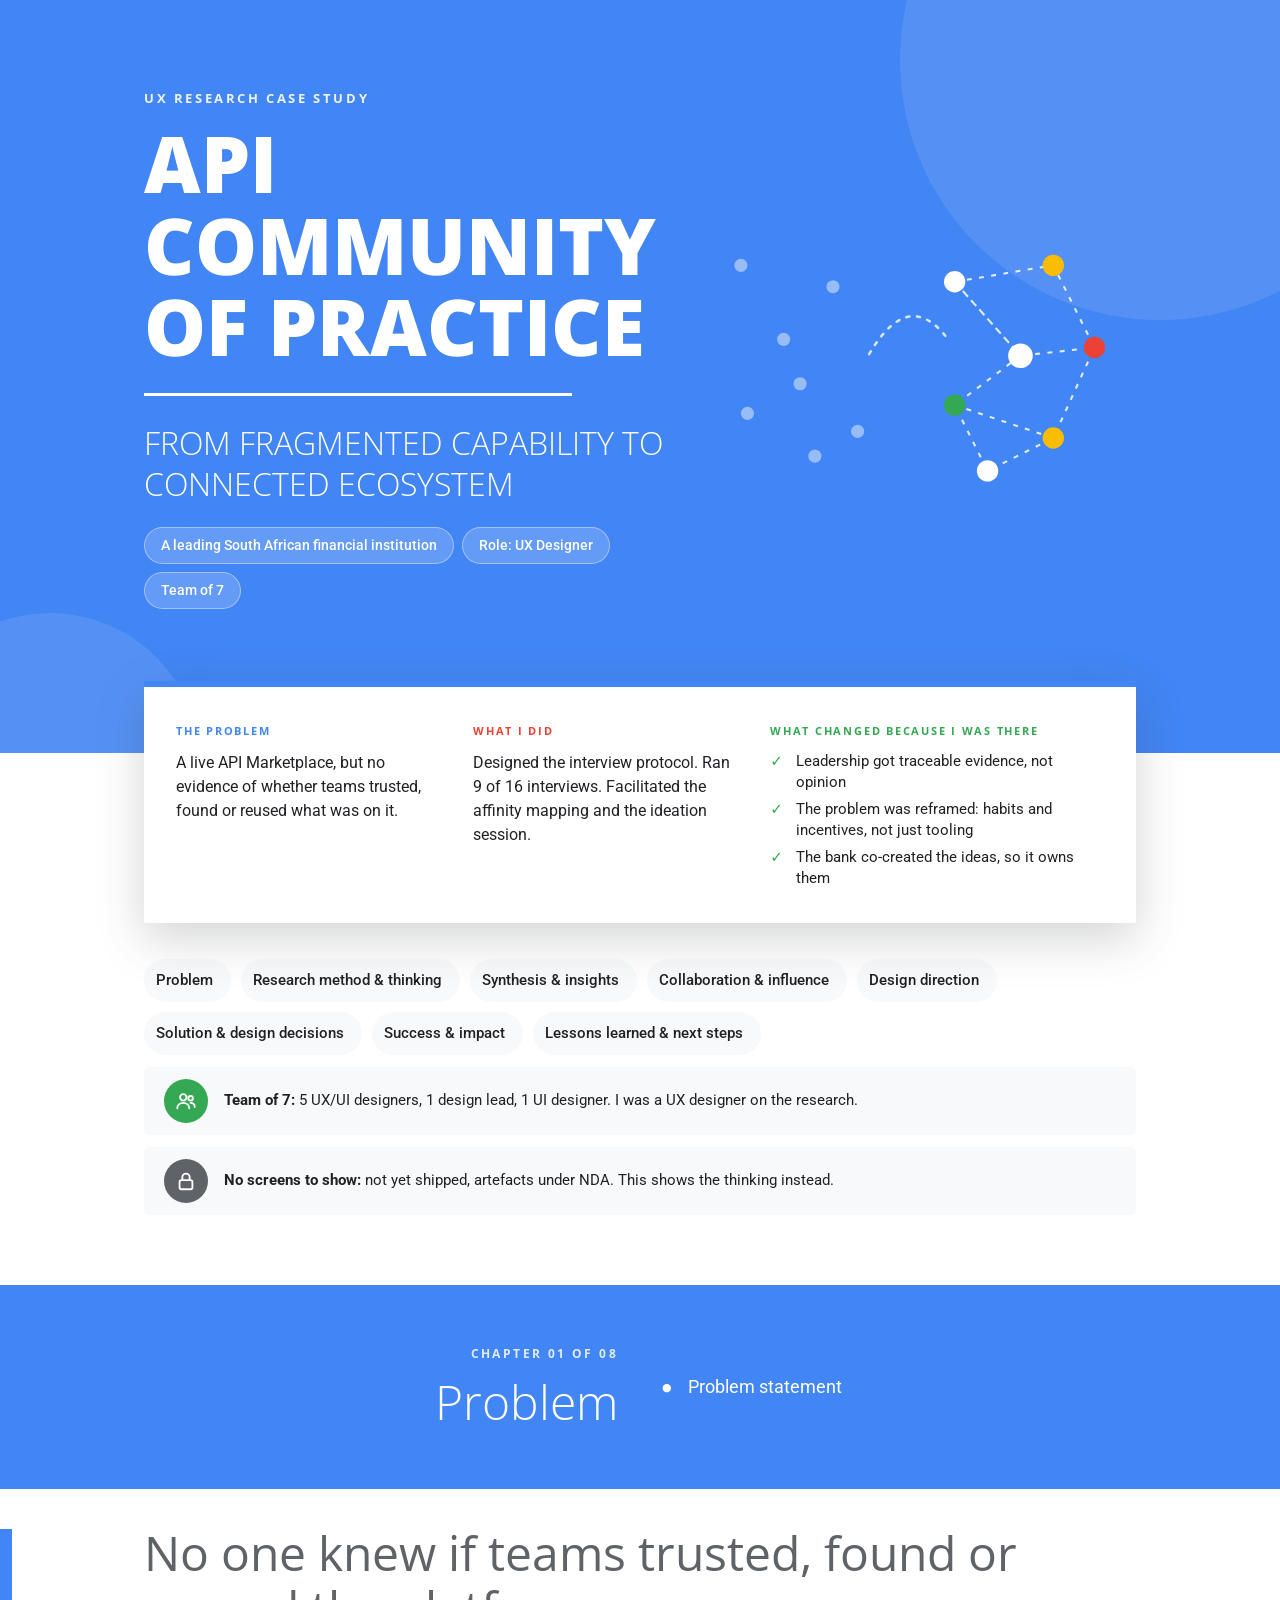
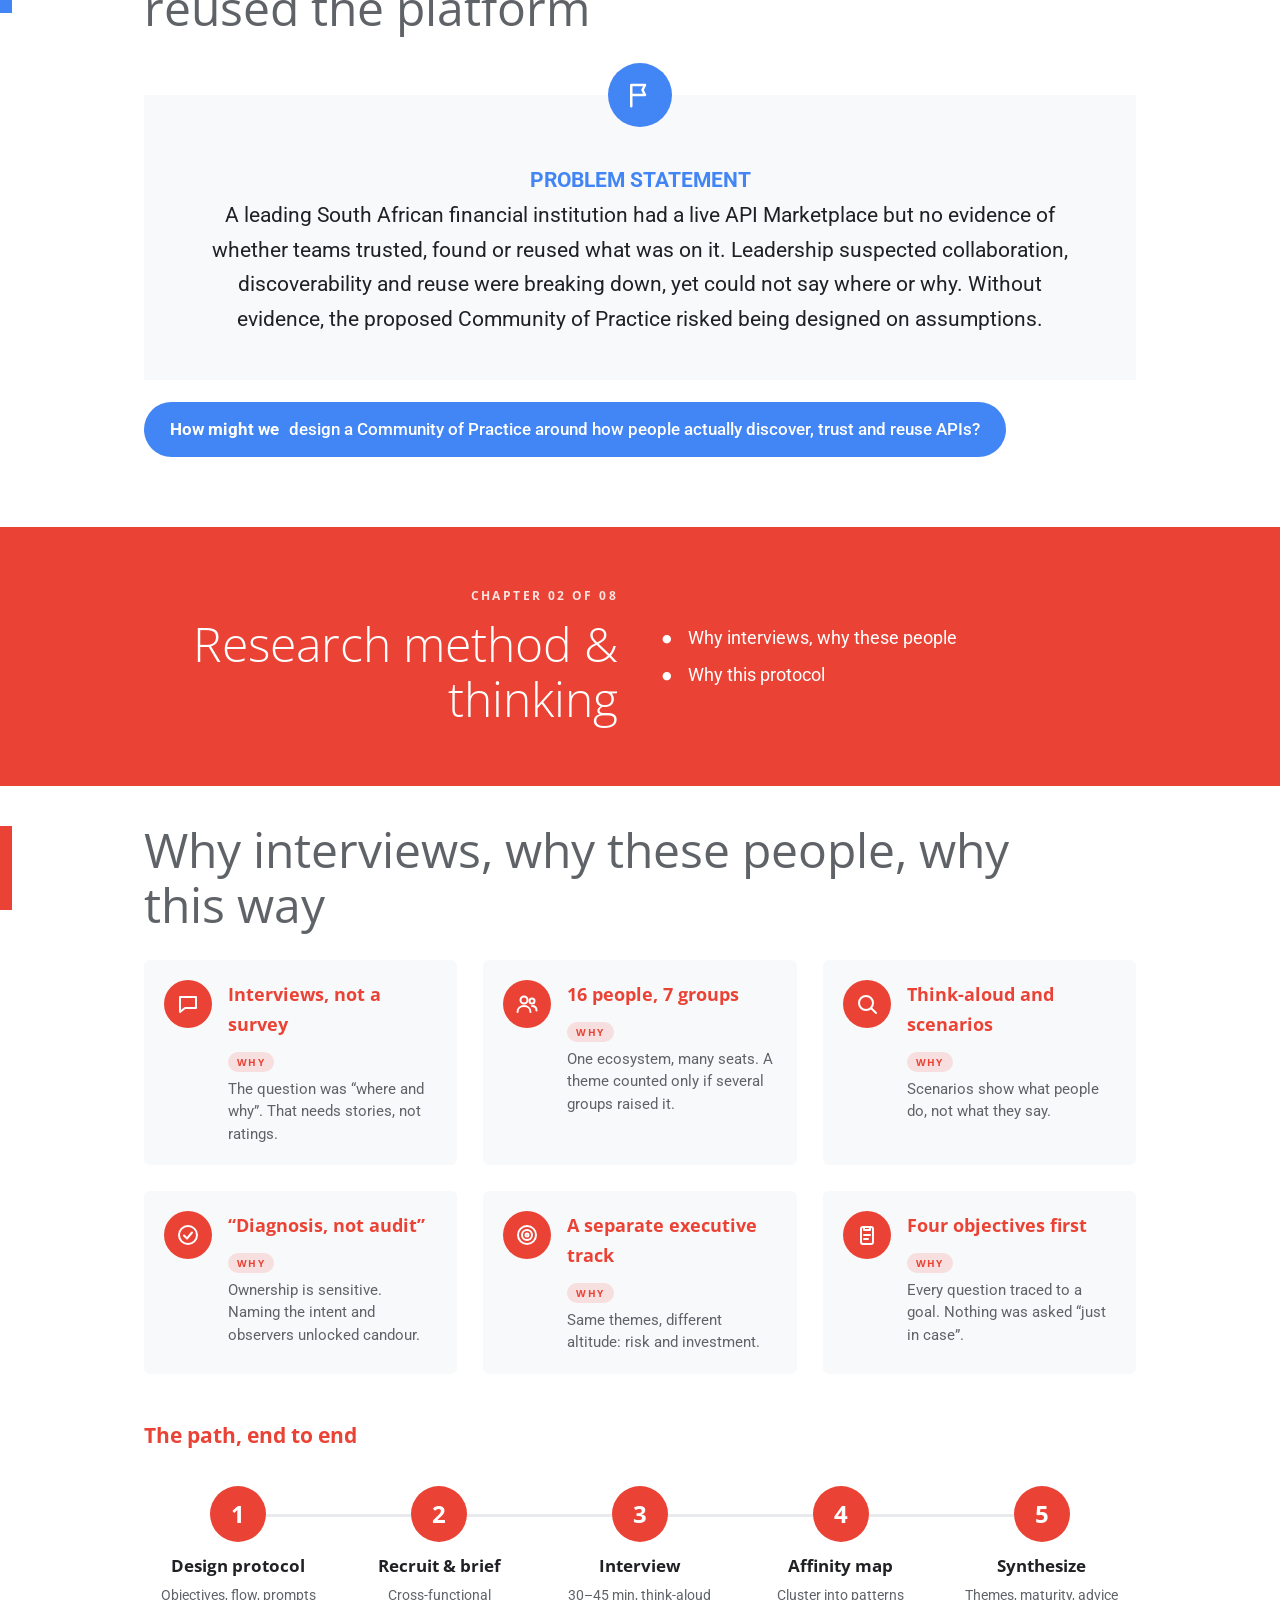
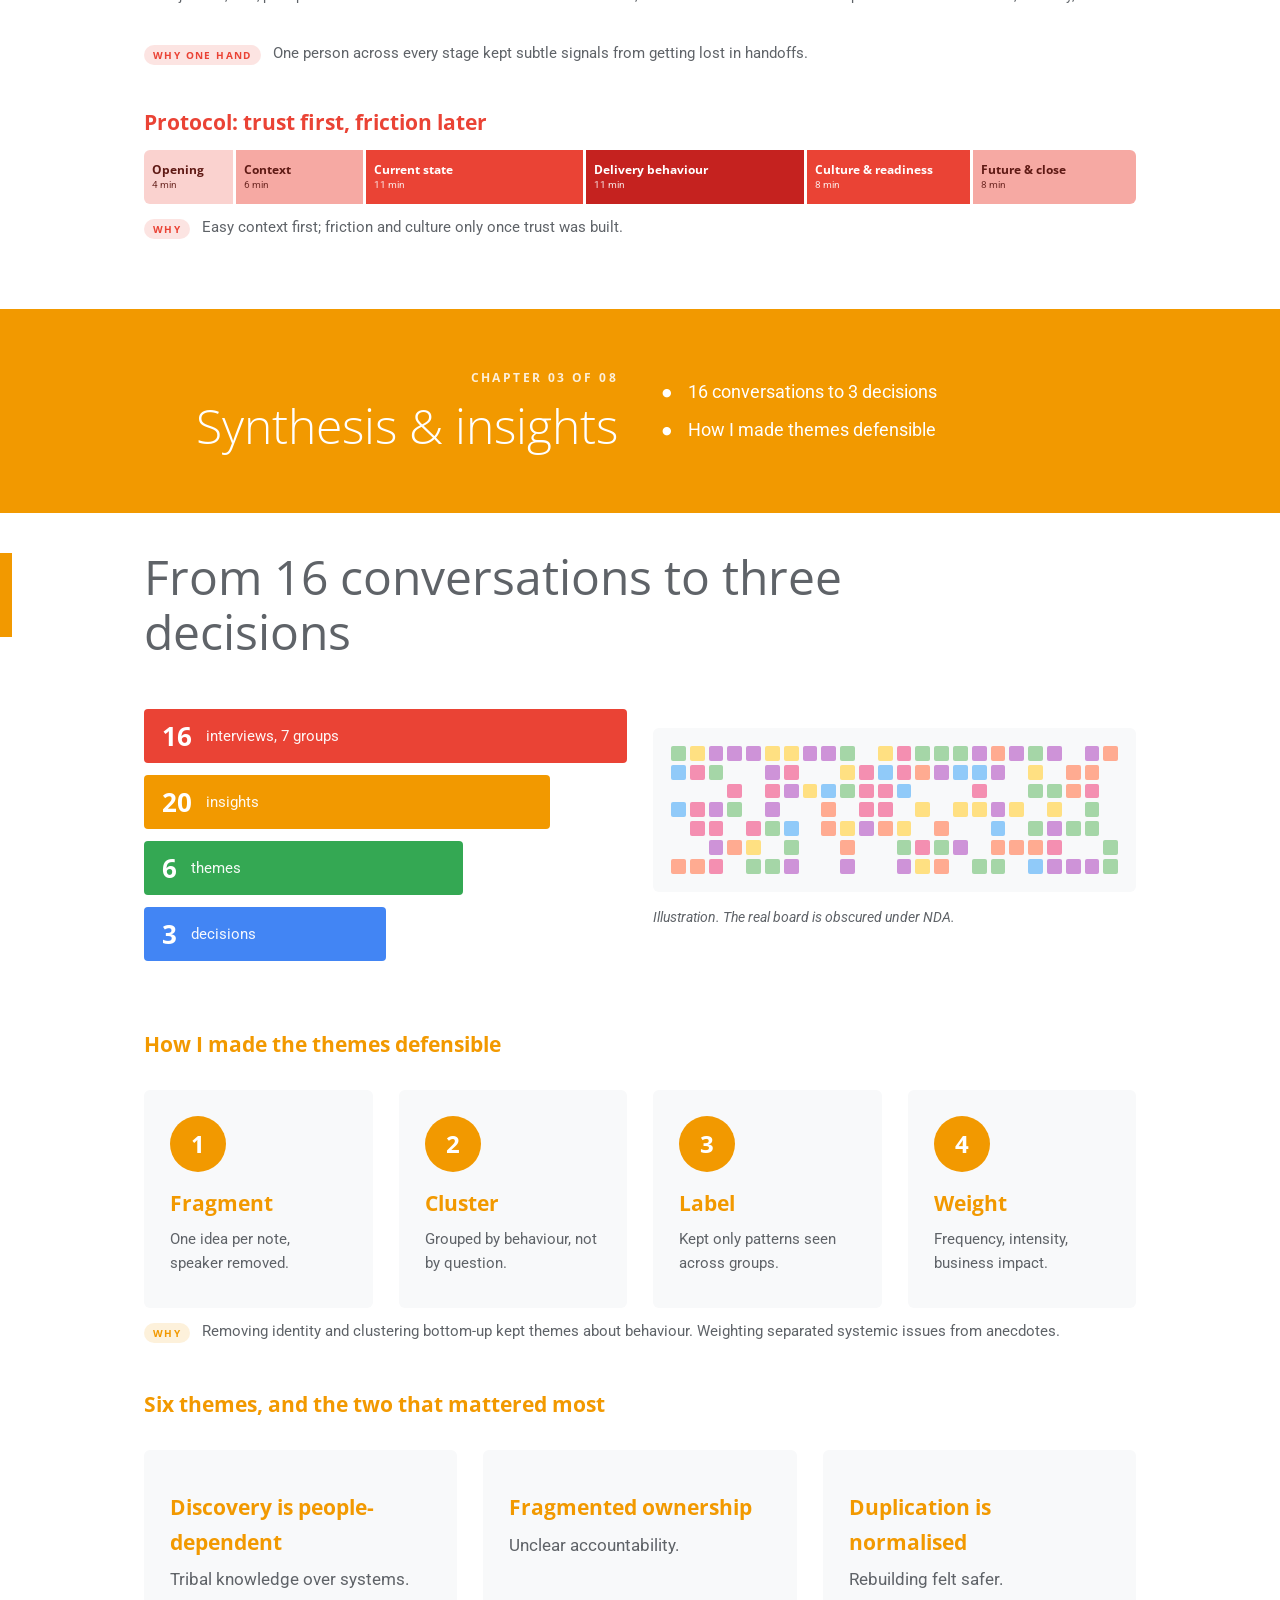
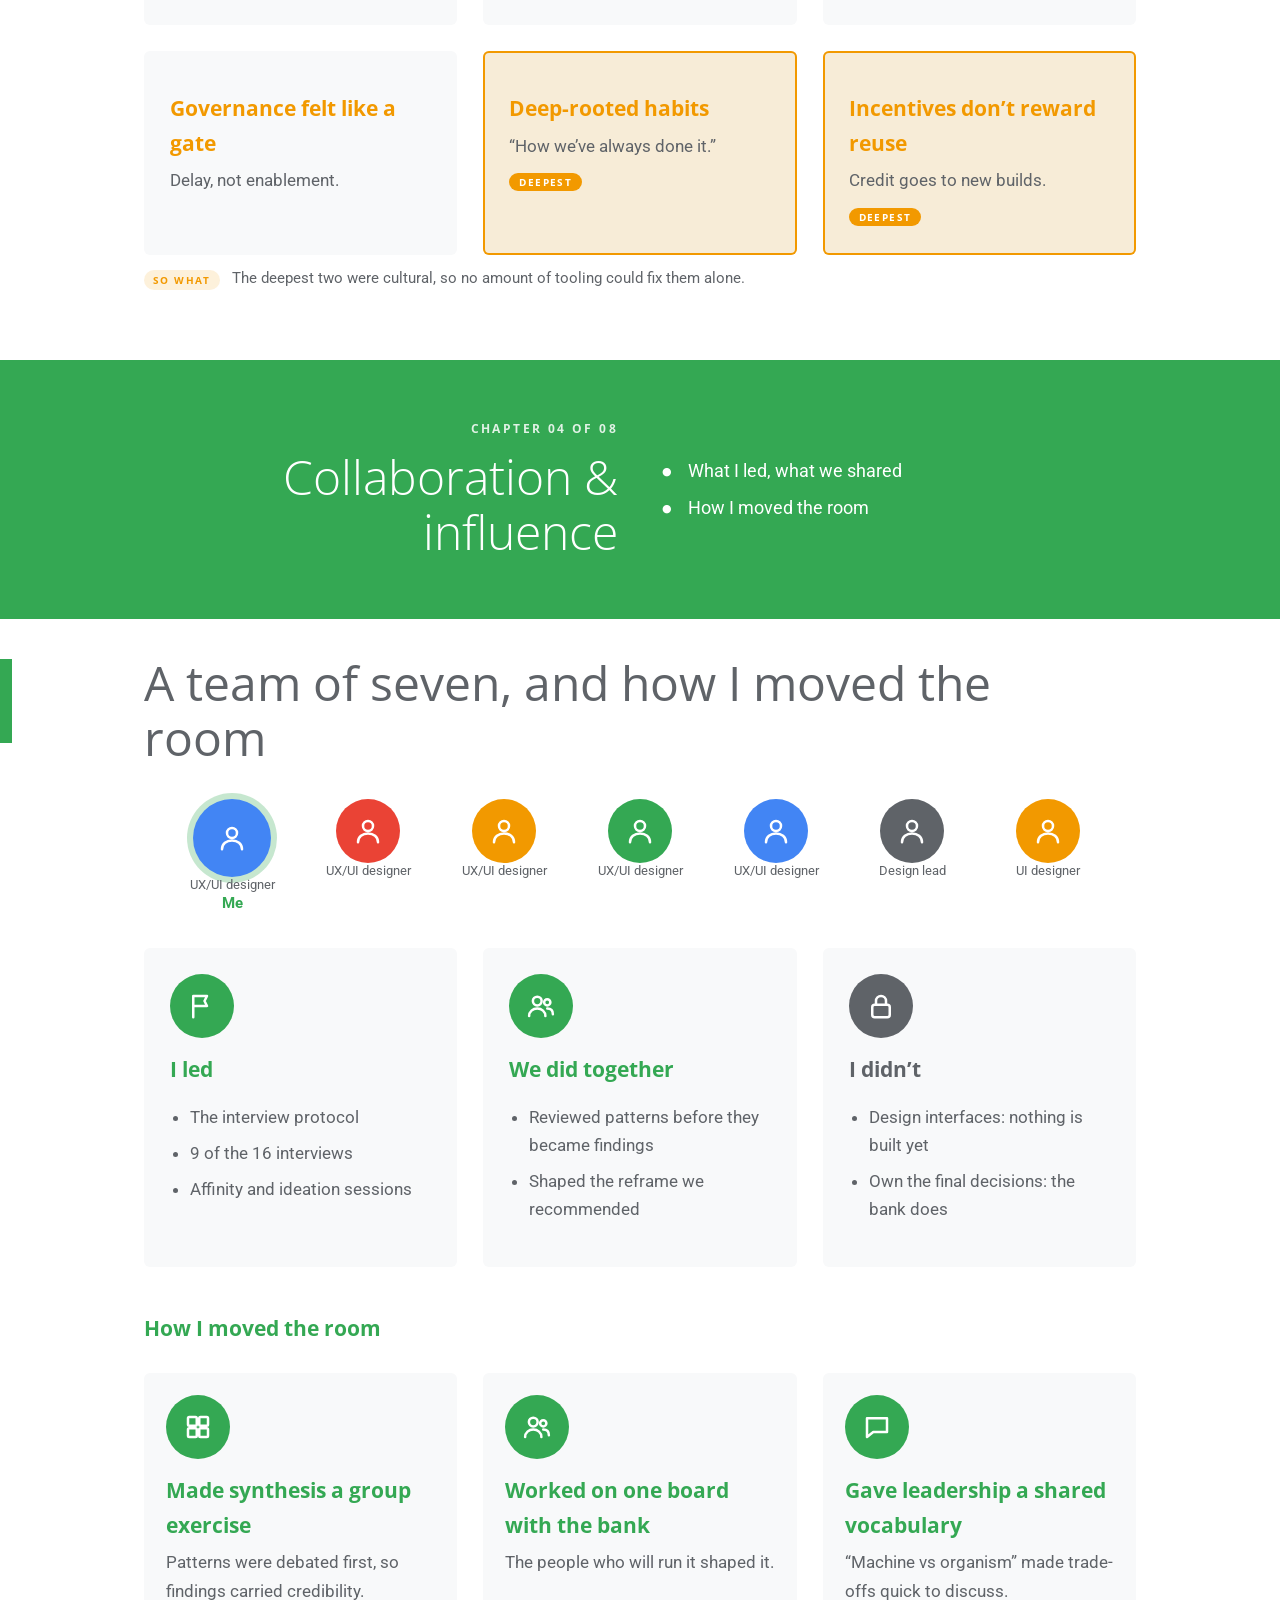
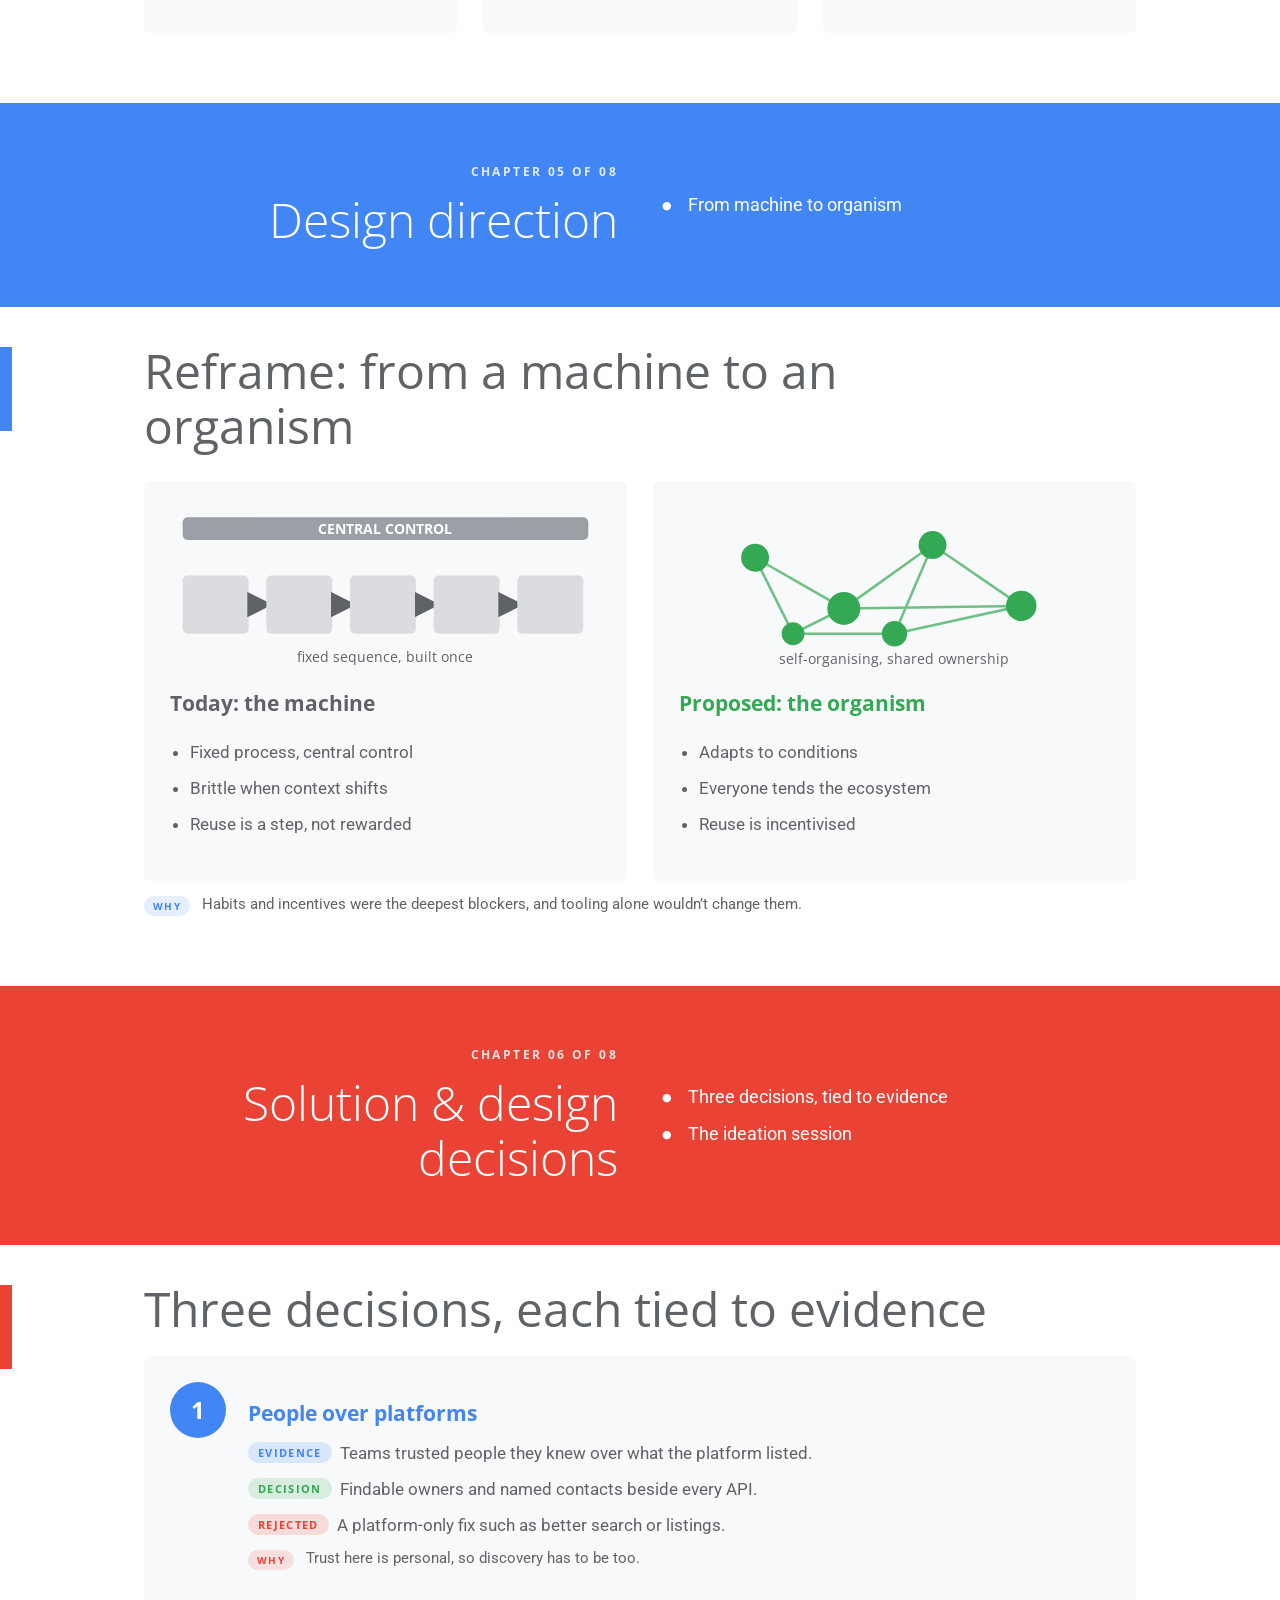
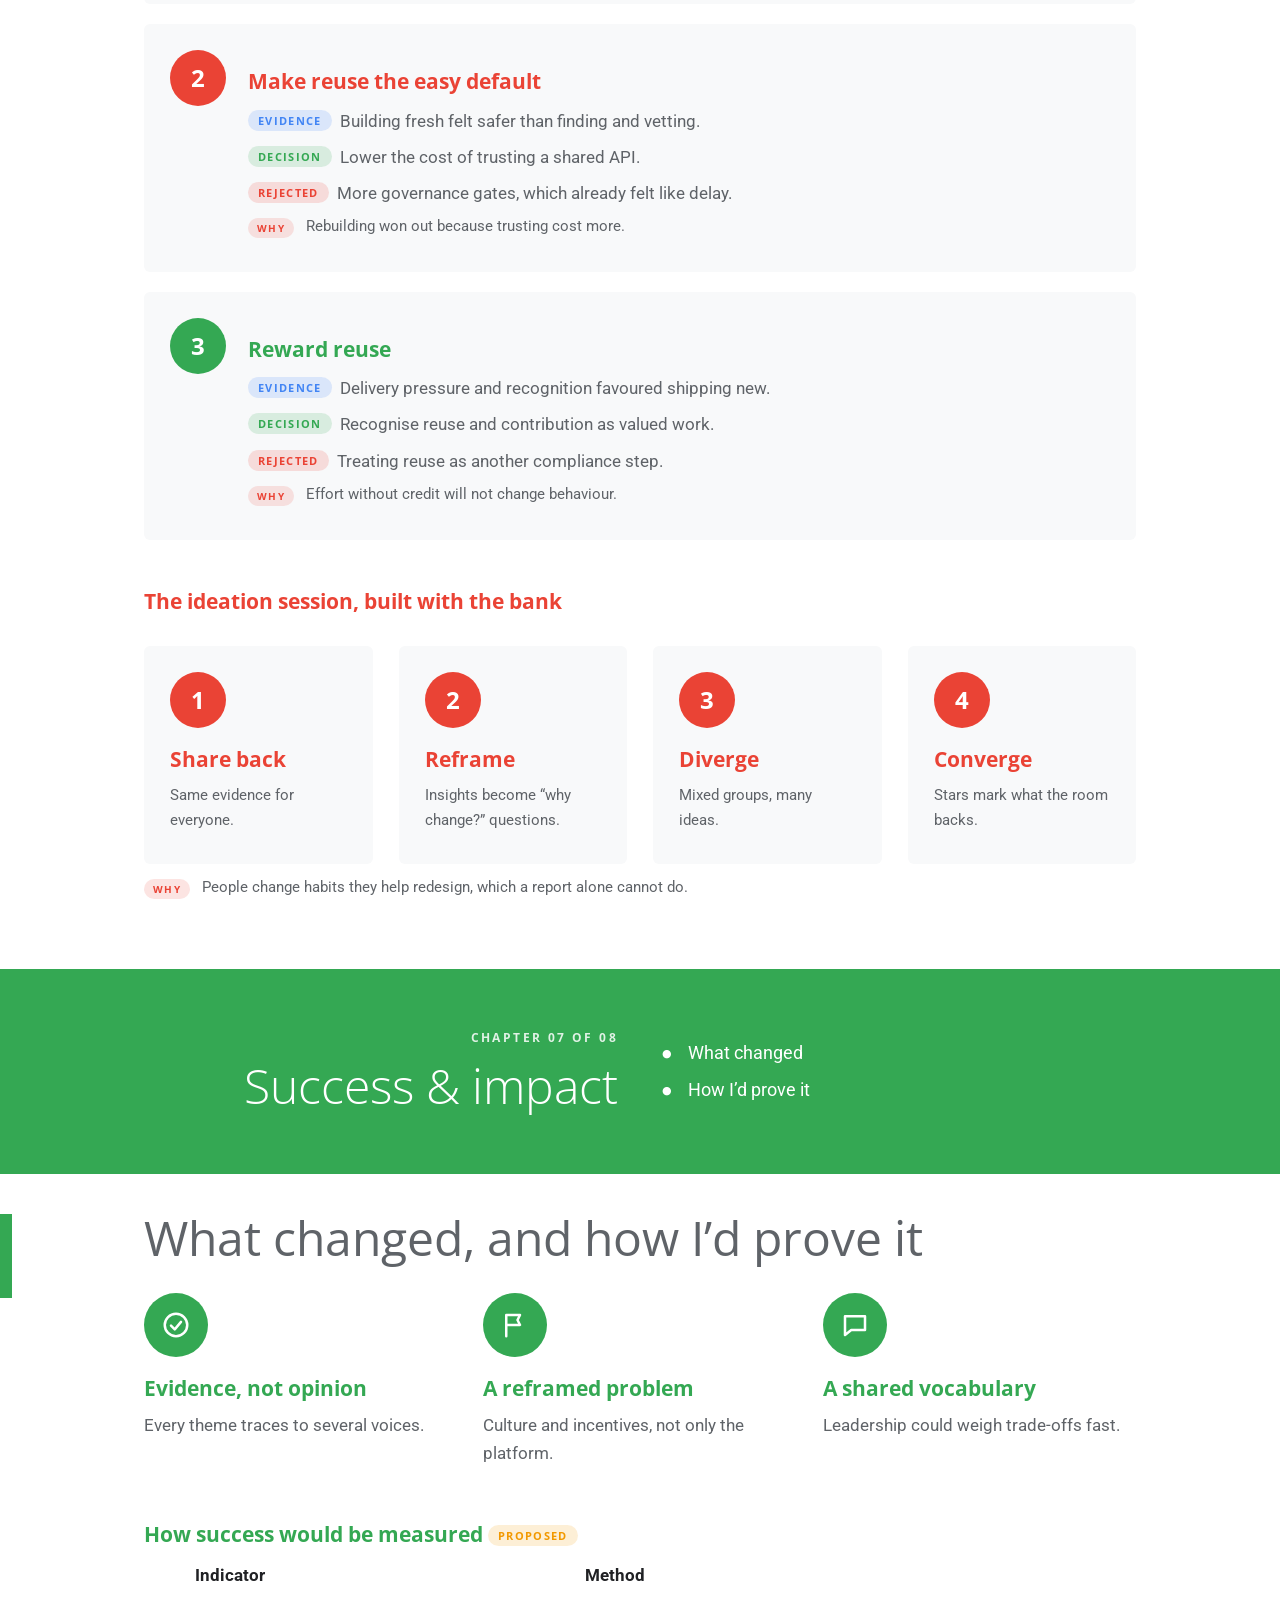
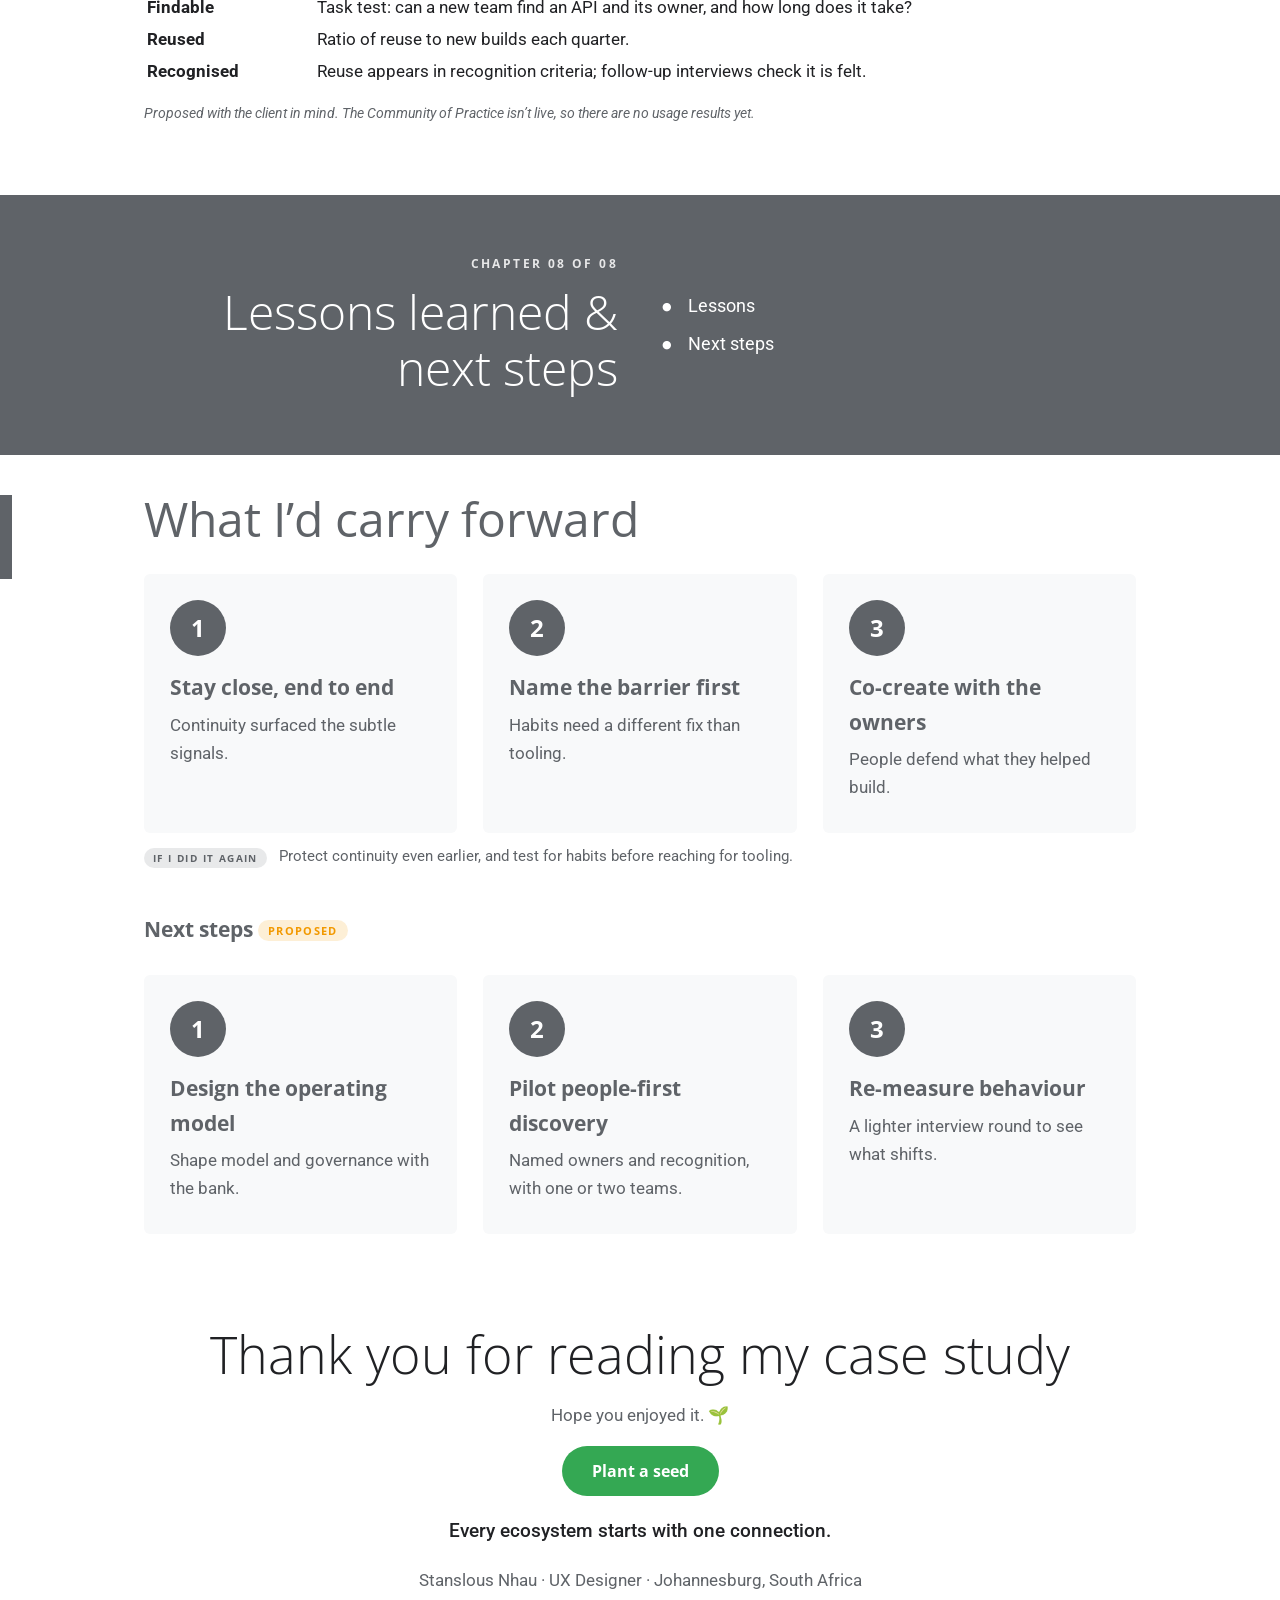
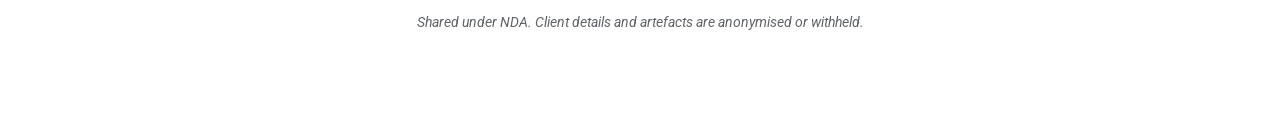
==== commit d6cbbbc1: "block" ====
--- a/enterprise-api.html
+++ b/enterprise-api.html
@@ -15,8 +15,8 @@
 .ico{display:inline-grid;place-items:center;width:64px;height:64px;border-radius:50%;background:var(--c,var(--ac,#4285F4))}.ico svg{width:30px;height:30px}
 .sum{position:relative;margin-top:60px;background:var(--box);padding:62px 48px 38px;text-align:center}.sum .ico{position:absolute;top:-32px;left:50%;transform:translateX(-50%)}.sum p{max-width:860px;margin:6px auto;font-size:clamp(17px,2vw,21px);line-height:1.65}.sum b{color:var(--ac,var(--ink))}
 .big{font:700 44px 'Open Sans',Inter,sans-serif;color:var(--ac)}
-.dv{margin:96px calc(50% - 50vw) 36px;background:var(--ac);color:#fff;padding:92px 24px}.dvi{max-width:1000px;margin:0 auto;display:grid;grid-template-columns:1fr 3px 1fr;gap:44px;align-items:center}.dl{text-align:right;font-weight:300;font-size:clamp(32px,5vw,56px);line-height:1.15}.dl small{display:block;font:700 12px 'Open Sans',sans-serif;letter-spacing:.2em;opacity:.85;margin-bottom:12px}.dvi i{align-self:stretch;background:#fff;min-height:150px;transform:rotate(1.2deg)}.dvi ul{list-style:none;padding:0;margin:0;font-size:20px;display:grid;gap:12px}.dvi li::before{content:"●";font-size:11px;margin-right:16px;vertical-align:2px}
-@media(max-width:760px){.dvi{grid-template-columns:1fr}.dl{text-align:left}.dvi i{min-height:3px;height:3px;transform:none}}
+.dv{margin:96px calc(50% - 50vw) 36px;background:var(--ac);color:#fff;padding:92px 24px}.dvi{max-width:1000px;margin:0 auto;display:grid;grid-template-columns:1fr 1fr;gap:44px;align-items:center}.dl{text-align:right;font-weight:300;font-size:clamp(32px,5vw,56px);line-height:1.15}.dl small{display:block;font:700 12px 'Open Sans',sans-serif;letter-spacing:.2em;opacity:.85;margin-bottom:12px}.dvi ul{list-style:none;padding:0;margin:0;font-size:20px;display:grid;gap:12px}.dvi li::before{content:"●";font-size:11px;margin-right:16px;vertical-align:2px}
+@media(max-width:760px){.dvi{grid-template-columns:1fr}.dl{text-align:left}}
 .sh{position:relative;margin:8px 0 18px}.sh::before{content:"";position:absolute;left:calc(50% - 50vw);top:4px;width:12px;height:84px;background:var(--ac)}h2{font-weight:400;font-size:clamp(30px,4.4vw,48px);line-height:1.15;color:var(--mut);margin:0;max-width:880px}
 .sb{font-weight:700;font-size:21px;color:var(--ac);margin:14px 0 6px}p.sb{margin-top:0}
 .g2,.g3,.g4,.ob{display:grid;gap:26px;margin-top:28px}.g2{grid-template-columns:repeat(auto-fit,minmax(300px,1fr))}.g3{grid-template-columns:repeat(auto-fit,minmax(250px,1fr))}.g4{grid-template-columns:repeat(auto-fit,minmax(220px,1fr))}.ob{grid-template-columns:1fr 1fr}@media(max-width:760px){.ob{grid-template-columns:1fr}}
@@ -36,7 +36,7 @@
 footer{text-align:center;padding:90px 0 80px;color:var(--mut)}.ty{font-weight:300;font-size:clamp(30px,4.6vw,52px);color:var(--ink);margin:0 auto 10px}.sd{background:#34A853;color:#fff;border:0;border-radius:99px;padding:14px 30px;font:700 16px 'Open Sans',sans-serif;cursor:pointer}.sd:active{transform:scale(.97)}.gr{font-weight:500;color:var(--ink);font-size:19px}
 @media print{#pg{display:none}.rv{opacity:1!important;transform:none!important}}
 
-.hero{padding:88px 0 130px}.dv{padding:60px 24px;margin-top:70px}.dl{font-size:clamp(30px,4.4vw,48px)}.dvi i{min-height:110px}.dvi ul{font-size:18px;gap:8px}
+.hero{padding:88px 0 130px}.dv{padding:60px 24px;margin-top:70px}.dl{font-size:clamp(30px,4.4vw,48px)}.dvi ul{font-size:18px;gap:8px}
 .cold{position:relative;z-index:2;margin-top:-72px;background:var(--bg);box-shadow:0 16px 44px rgba(60,64,67,.22);padding:28px 32px;display:grid;grid-template-columns:1fr 1fr 1.25fr;gap:30px;border-top:6px solid #4285F4}.cold small{font:700 11px 'Open Sans',sans-serif;letter-spacing:.16em}.cold p{margin:8px 0 0;font-size:16px;line-height:1.5}.tk{list-style:none;padding:0;margin:8px 0 0}.tk li{margin:6px 0;font-size:15px;line-height:1.4;padding-left:26px;position:relative}.tk li::before{content:"✓";position:absolute;left:0;color:#34A853;font-weight:700}@media(max-width:860px){.cold{grid-template-columns:1fr;margin-top:-40px}}
 .chk{margin-top:36px}.slim{display:flex;gap:16px;align-items:center;background:var(--box);padding:12px 20px;margin-top:12px;border-radius:6px}.slim .ico{width:44px;height:44px;flex:none}.slim .ico svg{width:22px;height:22px}.slim p{margin:0;font-size:15px}.cons{margin-top:6px}
 .why{display:flex;gap:12px;align-items:flex-start;margin:12px 0 0;color:var(--mut);font-size:15px;line-height:1.5}.ch .why,.cons .why{display:block}.ch .why b{display:table;margin:0 0 6px}.why b{flex:none;font:700 10px 'Open Sans',sans-serif;letter-spacing:.14em;color:var(--ac);background:color-mix(in srgb,var(--ac) 14%,transparent);padding:3px 9px;border-radius:99px;margin-top:3px;white-space:nowrap}
@@ -46,20 +46,8 @@
 .mm svg{width:100%;display:block;margin-bottom:10px}.mv .blk{background:var(--box);padding:22px;border-radius:6px}.ot td:first-child{width:22%}
 .dc p{margin:8px 0}.g4 .bx p{font-size:15px}
 @media print{.cold{box-shadow:none;border:1px solid var(--line)}}
-<style>
-/* Mobile: chapter separators use a thin divider, never a tall blank white block. */
-@media(max-width:760px){
-  .dv .dvi i{
-    min-height:3px !important;
-    height:3px !important;
-    width:100%;
-    display:block;
-    background:#fff !important;
-    transform:none !important;
-  }
-}
-</style></style></head><body><div id="pg"></div>
+</style></head><body><div id="pg"></div>
 <header class="hero"><div class="bl b1"></div><div class="bl b2"></div><div class="w hg"><div><div class="k0">UX RESEARCH CASE STUDY</div><h1>API Community of Practice</h1><div class="hl"></div><p class="sub">From fragmented capability to connected ecosystem</p><div class="chips"><span>A leading South African financial institution</span><span>Role: UX Designer</span><span>Team of 7</span></div></div><svg class="art" viewBox="0 0 520 340" role="img" aria-label="Scattered dots on the left connecting into a network on the right"><g fill="#fff" opacity=".45"><circle cx="40" cy="60" r="8"/><circle cx="92" cy="150" r="8"/><circle cx="48" cy="240" r="8"/><circle cx="130" cy="292" r="8"/><circle cx="152" cy="86" r="8"/><circle cx="112" cy="204" r="8"/><circle cx="182" cy="262" r="8"/></g><path d="M196 168C230 110 262 110 292 150" fill="none" stroke="#fff" stroke-width="3" stroke-dasharray="4 9" stroke-linecap="round" opacity=".8"/><g fill="none" stroke="#fff" stroke-width="2.5" opacity=".85" class="ln"><path d="M300 80L420 60L470 160L380 170ZM380 170L300 230L340 310L420 270L470 160M300 80L380 170M300 230L420 270"/></g><g class="nd"><circle cx="300" cy="80" r="13" fill="#fff"/><circle cx="420" cy="60" r="13" fill="#FBBC04"/><circle cx="470" cy="160" r="13" fill="#EA4335"/><circle cx="380" cy="170" r="15" fill="#fff"/><circle cx="300" cy="230" r="13" fill="#34A853"/><circle cx="420" cy="270" r="13" fill="#FBBC04"/><circle cx="340" cy="310" r="13" fill="#fff"/></g></svg></div></header>
 <main class="w"><div class="cold"><div><small style="color:#4285F4">THE PROBLEM</small><p>A live API Marketplace, but no evidence of whether teams trusted, found or reused what was on it.</p></div><div><small style="color:#EA4335">WHAT I DID</small><p>Designed the interview protocol. Ran 9 of 16 interviews. Facilitated the affinity mapping and the ideation session.</p></div><div><small style="color:#34A853">WHAT CHANGED BECAUSE I WAS THERE</small><ul class="tk"><li>Leadership got traceable evidence, not opinion</li><li>The problem was reframed: habits and incentives, not just tooling</li><li>The bank co-created the ideas, so it owns them</li></ul></div></div>
-<nav class="chk" aria-label="Case study contents"><a href="#problem" style="--ac:#4285F4"><i></i>Problem</a><a href="#research" style="--ac:#EA4335"><i></i>Research method &amp; thinking</a><a href="#synthesis" style="--ac:#F29900"><i></i>Synthesis &amp; insights</a><a href="#collab" style="--ac:#34A853"><i></i>Collaboration &amp; influence</a><a href="#direction" style="--ac:#4285F4"><i></i>Design direction</a><a href="#solution" style="--ac:#EA4335"><i></i>Solution &amp; design decisions</a><a href="#success" style="--ac:#34A853"><i></i>Success &amp; impact</a><a href="#lessons" style="--ac:#5F6368"><i></i>Lessons learned &amp; next steps</a></nav>
-<div class="slim"><span class="ico" style=--c:#34A853><svg viewBox="0 0 24 24" fill="none" stroke="#fff" stroke-width="2" stroke-linecap="round" stroke-linejoin="round" aria-hidden="true"><circle cx="9" cy="8" r="3.5"/><path d="M2.5 20c0-3.6 2.9-6 6.5-6s6.5 2.4 6.5 6"/><circle cx="17" cy="9" r="2.5"/><path d="M17 14c2.8 0 4.5 1.8 4.5 4.5"/></svg></span><p><b>Team of 7:</b> 5 UX/UI designers, 1 design lead, 1 UI designer. I was a UX designer on the research.</p></div><div class="slim"><span class="ico" style=--c:#5F6368><svg viewBox="0 0 24 24" fill="none" stroke="#fff" stroke-width="2" stroke-linecap="round" stroke-linejoin="round" aria-hidden="true"><rect x="5" y="11" width="14" height="10" rx="2"/><path d="M8 11V8a4 4 0 018 0v3"/></svg></span><p><b>No screens to show:</b> not yet shipped, artefacts under NDA. This shows the thinking instead.</p></div><div class="dv" id="problem" style="--ac:#4285F4"><div class="dvi"><div class="dl"><small>CHAPTER 01 OF 08</small>Problem</div><i></i><ul><li>Problem statement</li></ul></div></div><section style="--ac:#4285F4"><div class="sh"><h2>No one knew if teams trusted, found or reused the platform</h2></div><div class="sum"><span class="ico"><svg viewBox="0 0 24 24" fill="none" stroke="#fff" stroke-width="2" stroke-linecap="round" stroke-linejoin="round" aria-hidden="true"><path d="M5 21V4M5 4h11l-2 4 2 4H5"/></svg></span><p><b>PROBLEM STATEMENT</b><br>A leading South African financial institution had a live API Marketplace but no evidence of whether teams trusted, found or reused what was on it. Leadership suspected collaboration, discoverability and reuse were breaking down, yet could not say where or why. Without evidence, the proposed Community of Practice risked being designed on assumptions.</p></div><div class="hmw"><b>How might we</b> design a Community of Practice around how people actually discover, trust and reuse APIs?</div></section><div class="dv" id="research" style="--ac:#EA4335"><div class="dvi"><div class="dl"><small>CHAPTER 02 OF 08</small>Research method &amp; thinking</div><i></i><ul><li>Why interviews, why these people</li><li>Why this protocol</li></ul></div></div><section style="--ac:#EA4335"><div class="sh"><h2>Why interviews, why these people, why this way</h2></div><div class="g3 cg"><div class="ch"><span class="ico"><svg viewBox="0 0 24 24" fill="none" stroke="#fff" stroke-width="2" stroke-linecap="round" stroke-linejoin="round" aria-hidden="true"><path d="M4 5h16v11H9l-5 4z"/></svg></span><div><h3 class="sb">Interviews, not a survey</h3><p class="why"><b>WHY</b><span>The question was “where and why”. That needs stories, not ratings.</span></p></div></div><div class="ch"><span class="ico"><svg viewBox="0 0 24 24" fill="none" stroke="#fff" stroke-width="2" stroke-linecap="round" stroke-linejoin="round" aria-hidden="true"><circle cx="9" cy="8" r="3.5"/><path d="M2.5 20c0-3.6 2.9-6 6.5-6s6.5 2.4 6.5 6"/><circle cx="17" cy="9" r="2.5"/><path d="M17 14c2.8 0 4.5 1.8 4.5 4.5"/></svg></span><div><h3 class="sb">16 people, 7 groups</h3><p class="why"><b>WHY</b><span>One ecosystem, many seats. A theme counted only if several groups raised it.</span></p></div></div><div class="ch"><span class="ico"><svg viewBox="0 0 24 24" fill="none" stroke="#fff" stroke-width="2" stroke-linecap="round" stroke-linejoin="round" aria-hidden="true"><circle cx="11" cy="11" r="7"/><path d="M16.5 16.5L21 21"/></svg></span><div><h3 class="sb">Think-aloud and scenarios</h3><p class="why"><b>WHY</b><span>Scenarios show what people do, not what they say.</span></p></div></div><div class="ch"><span class="ico"><svg viewBox="0 0 24 24" fill="none" stroke="#fff" stroke-width="2" stroke-linecap="round" stroke-linejoin="round" aria-hidden="true"><circle cx="12" cy="12" r="9"/><path d="M8 12.5l3 3 5-6"/></svg></span><div><h3 class="sb">“Diagnosis, not audit”</h3><p class="why"><b>WHY</b><span>Ownership is sensitive. Naming the intent and observers unlocked candour.</span></p></div></div><div class="ch"><span class="ico"><svg viewBox="0 0 24 24" fill="none" stroke="#fff" stroke-width="2" stroke-linecap="round" stroke-linejoin="round" aria-hidden="true"><circle cx="12" cy="12" r="9"/><circle cx="12" cy="12" r="5"/><circle cx="12" cy="12" r="1.5"/></svg></span><div><h3 class="sb">A separate executive track</h3><p class="why"><b>WHY</b><span>Same themes, different altitude: risk and investment.</span></p></div></div><div class="ch"><span class="ico"><svg viewBox="0 0 24 24" fill="none" stroke="#fff" stroke-width="2" stroke-linecap="round" stroke-linejoin="round" aria-hidden="true"><rect x="6" y="4" width="12" height="17" rx="2"/><path d="M9 4h6v3H9zM9 12h6M9 16h4"/></svg></span><div><h3 class="sb">Four objectives first</h3><p class="why"><b>WHY</b><span>Every question traced to a goal. Nothing was asked “just in case”.</span></p></div></div></div><p class="sb" style="margin-top:44px">The path, end to end</p><div class="stp"><div class="sp"><span class="num">1</span><b>Design protocol</b><small>Objectives, flow, prompts</small></div><div class="sp"><span class="num">2</span><b>Recruit &amp; brief</b><small>Cross-functional</small></div><div class="sp"><span class="num">3</span><b>Interview</b><small>30–45 min, think-aloud</small></div><div class="sp"><span class="num">4</span><b>Affinity map</b><small>Cluster into patterns</small></div><div class="sp"><span class="num">5</span><b>Synthesize</b><small>Themes, maturity, advice</small></div></div><p class="why"><b>WHY ONE HAND</b><span>One person across every stage kept subtle signals from getting lost in handoffs.</span></p><p class="sb" style="margin-top:40px">Protocol: trust first, friction later</p><div class="seg"><div style="flex:4;background:#FAD2CF;color:#5F1A15"><b>Opening</b><small>4 min</small></div><div style="flex:6;background:#F6A9A3;color:#5F1A15"><b>Context</b><small>6 min</small></div><div style="flex:11;background:#EA4335;color:#fff"><b>Current state</b><small>11 min</small></div><div style="flex:11;background:#C5221F;color:#fff"><b>Delivery behaviour</b><small>11 min</small></div><div style="flex:8;background:#EA4335;color:#fff"><b>Culture &amp; readiness</b><small>8 min</small></div><div style="flex:8;background:#F6A9A3;color:#5F1A15"><b>Future &amp; close</b><small>8 min</small></div></div><p class="why"><b>WHY</b><span>Easy context first; friction and culture only once trust was built.</span></p></section><div class="dv" id="synthesis" style="--ac:#F29900"><div class="dvi"><div class="dl"><small>CHAPTER 03 OF 08</small>Synthesis &amp; insights</div><i></i><ul><li>16 conversations to 3 decisions</li><li>How I made themes defensible</li></ul></div></div><section style="--ac:#F29900"><div class="sh"><h2>From 16 conversations to three decisions</h2></div><div class="g2" style="align-items:center"><div class="fun"><div class="fr"><i style="width:100%;--c:#EA4335"><b>16</b><span>interviews, 7 groups</span></i></div><div class="fr"><i style="width:84%;--c:#F29900"><b>20</b><span>insights</span></i></div><div class="fr"><i style="width:66%;--c:#34A853"><b>6</b><span>themes</span></i></div><div class="fr"><i style="width:50%;--c:#4285F4"><b>3</b><span>decisions</span></i></div></div><div><div class="mz" role="img" aria-label="Illustration of a colour-coded sticky-note affinity board"><i style="background:#A5D6A7"></i><i style="background:#FFE082"></i><i style="background:#CE93D8"></i><i style="background:#CE93D8"></i><i style="background:#CE93D8"></i><i style="background:#FFE082"></i><i style="background:#FFE082"></i><i style="background:#CE93D8"></i><i style="background:#CE93D8"></i><i style="background:#A5D6A7"></i><i style="background:transparent"></i><i style="background:#FFE082"></i><i style="background:#F48FB1"></i><i style="background:#A5D6A7"></i><i style="background:#A5D6A7"></i><i style="background:#A5D6A7"></i><i style="background:#CE93D8"></i><i style="background:#FFAB91"></i><i style="background:#CE93D8"></i><i style="background:#A5D6A7"></i><i style="background:#CE93D8"></i><i style="background:transparent"></i><i style="background:#CE93D8"></i><i style="background:#FFAB91"></i><i style="background:#90CAF9"></i><i style="background:#F48FB1"></i><i style="background:#A5D6A7"></i><i style="background:transparent"></i><i style="background:transparent"></i><i style="background:#CE93D8"></i><i style="background:#F48FB1"></i><i style="background:transparent"></i><i style="background:transparent"></i><i style="background:#FFE082"></i><i style="background:#F48FB1"></i><i style="background:#90CAF9"></i><i style="background:#F48FB1"></i><i style="background:#FFAB91"></i><i style="background:#CE93D8"></i><i style="background:#90CAF9"></i><i style="background:#90CAF9"></i><i style="background:#CE93D8"></i><i style="background:transparent"></i><i style="background:#FFE082"></i><i style="background:transparent"></i><i style="background:#FFAB91"></i><i style="background:#FFAB91"></i><i style="background:transparent"></i><i style="background:transparent"></i><i style="background:transparent"></i><i style="background:transparent"></i><i style="background:#F48FB1"></i><i style="background:transparent"></i><i style="background:#F48FB1"></i><i style="background:#CE93D8"></i><i style="background:#FFE082"></i><i style="background:#90CAF9"></i><i style="background:#A5D6A7"></i><i style="background:#F48FB1"></i><i style="background:#F48FB1"></i><i style="background:#90CAF9"></i><i style="background:transparent"></i><i style="background:transparent"></i><i style="background:transparent"></i><i style="background:#F48FB1"></i><i style="background:transparent"></i><i style="background:transparent"></i><i style="background:#A5D6A7"></i><i style="background:#A5D6A7"></i><i style="background:#FFAB91"></i><i style="background:#F48FB1"></i><i style="background:transparent"></i><i style="background:#90CAF9"></i><i style="background:#F48FB1"></i><i style="background:#CE93D8"></i><i style="background:#A5D6A7"></i><i style="background:transparent"></i><i style="background:#CE93D8"></i><i style="background:transparent"></i><i style="background:transparent"></i><i style="background:#FFAB91"></i><i style="background:transparent"></i><i style="background:#F48FB1"></i><i style="background:#F48FB1"></i><i style="background:transparent"></i><i style="background:#FFE082"></i><i style="background:transparent"></i><i style="background:#FFE082"></i><i style="background:#FFE082"></i><i style="background:#CE93D8"></i><i style="background:#FFE082"></i><i style="background:transparent"></i><i style="background:#FFE082"></i><i style="background:transparent"></i><i style="background:#A5D6A7"></i><i style="background:transparent"></i><i style="background:transparent"></i><i style="background:#F48FB1"></i><i style="background:#F48FB1"></i><i style="background:transparent"></i><i style="background:#F48FB1"></i><i style="background:#A5D6A7"></i><i style="background:#90CAF9"></i><i style="background:transparent"></i><i style="background:#FFAB91"></i><i style="background:#FFE082"></i><i style="background:#CE93D8"></i><i style="background:#FFAB91"></i><i style="background:#FFE082"></i><i style="background:transparent"></i><i style="background:#FFAB91"></i><i style="background:transparent"></i><i style="background:transparent"></i><i style="background:#90CAF9"></i><i style="background:transparent"></i><i style="background:#A5D6A7"></i><i style="background:#CE93D8"></i><i style="background:#A5D6A7"></i><i style="background:#A5D6A7"></i><i style="background:transparent"></i><i style="background:transparent"></i><i style="background:transparent"></i><i style="background:#CE93D8"></i><i style="background:#FFAB91"></i><i style="background:#FFE082"></i><i style="background:transparent"></i><i style="background:#A5D6A7"></i><i style="background:transparent"></i><i style="background:transparent"></i><i style="background:#FFAB91"></i><i style="background:transparent"></i><i style="background:transparent"></i><i style="background:#A5D6A7"></i><i style="background:#F48FB1"></i><i style="background:#A5D6A7"></i><i style="background:#CE93D8"></i><i style="background:transparent"></i><i style="background:#FFAB91"></i><i style="background:#FFAB91"></i><i style="background:#FFAB91"></i><i style="background:#F48FB1"></i><i style="background:transparent"></i><i style="background:transparent"></i><i style="background:#A5D6A7"></i><i style="background:#FFAB91"></i><i style="background:#FFAB91"></i><i style="background:#F48FB1"></i><i style="background:transparent"></i><i style="background:#A5D6A7"></i><i style="background:#A5D6A7"></i><i style="background:#CE93D8"></i><i style="background:transparent"></i><i style="background:transparent"></i><i style="background:#CE93D8"></i><i style="background:transparent"></i><i style="background:transparent"></i><i style="background:#CE93D8"></i><i style="background:#FFE082"></i><i style="background:#FFAB91"></i><i style="background:transparent"></i><i style="background:#A5D6A7"></i><i style="background:#A5D6A7"></i><i style="background:transparent"></i><i style="background:#90CAF9"></i><i style="background:#CE93D8"></i><i style="background:#CE93D8"></i><i style="background:#CE93D8"></i><i style="background:#A5D6A7"></i></div><p class="cap">Illustration. The real board is obscured under NDA.</p></div></div><p class="sb" style="margin-top:44px">How I made the themes defensible</p><div class="g4"><div class="bx"><span class="num" style=--c:#F29900>1</span><h3 class="sb" style=color:#F29900>Fragment</h3><p>One idea per note, speaker removed.</p></div><div class="bx"><span class="num" style=--c:#F29900>2</span><h3 class="sb" style=color:#F29900>Cluster</h3><p>Grouped by behaviour, not by question.</p></div><div class="bx"><span class="num" style=--c:#F29900>3</span><h3 class="sb" style=color:#F29900>Label</h3><p>Kept only patterns seen across groups.</p></div><div class="bx"><span class="num" style=--c:#F29900>4</span><h3 class="sb" style=color:#F29900>Weight</h3><p>Frequency, intensity, business impact.</p></div></div><p class="why"><b>WHY</b><span>Removing identity and clustering bottom-up kept themes about behaviour. Weighting separated systemic issues from anecdotes.</span></p><p class="sb" style="margin-top:44px">Six themes, and the two that mattered most</p><div class="g3 th"><div class="bx"><h3 class="sb">Discovery is people-dependent</h3><p>Tribal knowledge over systems.</p></div><div class="bx"><h3 class="sb">Fragmented ownership</h3><p>Unclear accountability.</p></div><div class="bx"><h3 class="sb">Duplication is normalised</h3><p>Rebuilding felt safer.</p></div><div class="bx"><h3 class="sb">Governance felt like a gate</h3><p>Delay, not enablement.</p></div><div class="bx hot"><h3 class="sb" style=color:#F29900>Deep-rooted habits</h3><p>“How we’ve always done it.”</p><span class=dp>DEEPEST</span></div><div class="bx hot"><h3 class="sb" style=color:#F29900>Incentives don’t reward reuse</h3><p>Credit goes to new builds.</p><span class=dp>DEEPEST</span></div></div><p class="why"><b>SO WHAT</b><span>The deepest two were cultural, so no amount of tooling could fix them alone.</span></p></section><div class="dv" id="collab" style="--ac:#34A853"><div class="dvi"><div class="dl"><small>CHAPTER 04 OF 08</small>Collaboration &amp; influence</div><i></i><ul><li>What I led, what we shared</li><li>How I moved the room</li></ul></div></div><section style="--ac:#34A853"><div class="sh"><h2>A team of seven, and how I moved the room</h2></div><div class="tm"><div class="me"><span class="ico" style=--c:#4285F4><svg viewBox="0 0 24 24" fill="none" stroke="#fff" stroke-width="2" stroke-linecap="round" stroke-linejoin="round" aria-hidden="true"><circle cx="12" cy="8" r="4"/><path d="M4 21c0-4.4 3.6-7 8-7s8 2.6 8 7"/></svg></span><br>UX/UI designer<br><b>Me</b></div><div class=""><span class="ico" style=--c:#EA4335><svg viewBox="0 0 24 24" fill="none" stroke="#fff" stroke-width="2" stroke-linecap="round" stroke-linejoin="round" aria-hidden="true"><circle cx="12" cy="8" r="4"/><path d="M4 21c0-4.4 3.6-7 8-7s8 2.6 8 7"/></svg></span><br>UX/UI designer</div><div class=""><span class="ico" style=--c:#F29900><svg viewBox="0 0 24 24" fill="none" stroke="#fff" stroke-width="2" stroke-linecap="round" stroke-linejoin="round" aria-hidden="true"><circle cx="12" cy="8" r="4"/><path d="M4 21c0-4.4 3.6-7 8-7s8 2.6 8 7"/></svg></span><br>UX/UI designer</div><div class=""><span class="ico" style=--c:#34A853><svg viewBox="0 0 24 24" fill="none" stroke="#fff" stroke-width="2" stroke-linecap="round" stroke-linejoin="round" aria-hidden="true"><circle cx="12" cy="8" r="4"/><path d="M4 21c0-4.4 3.6-7 8-7s8 2.6 8 7"/></svg></span><br>UX/UI designer</div><div class=""><span class="ico" style=--c:#4285F4><svg viewBox="0 0 24 24" fill="none" stroke="#fff" stroke-width="2" stroke-linecap="round" stroke-linejoin="round" aria-hidden="true"><circle cx="12" cy="8" r="4"/><path d="M4 21c0-4.4 3.6-7 8-7s8 2.6 8 7"/></svg></span><br>UX/UI designer</div><div class=""><span class="ico" style=--c:#5F6368><svg viewBox="0 0 24 24" fill="none" stroke="#fff" stroke-width="2" stroke-linecap="round" stroke-linejoin="round" aria-hidden="true"><circle cx="12" cy="8" r="4"/><path d="M4 21c0-4.4 3.6-7 8-7s8 2.6 8 7"/></svg></span><br>Design lead</div><div class=""><span class="ico" style=--c:#F29900><svg viewBox="0 0 24 24" fill="none" stroke="#fff" stroke-width="2" stroke-linecap="round" stroke-linejoin="round" aria-hidden="true"><circle cx="12" cy="8" r="4"/><path d="M4 21c0-4.4 3.6-7 8-7s8 2.6 8 7"/></svg></span><br>UI designer</div></div><div class="g3"><div class="bx"><span class="ico" style=--c:#34A853><svg viewBox="0 0 24 24" fill="none" stroke="#fff" stroke-width="2" stroke-linecap="round" stroke-linejoin="round" aria-hidden="true"><path d="M5 21V4M5 4h11l-2 4 2 4H5"/></svg></span><h3 class="sb" style="color:#34A853">I led</h3><ul class="li"><li>The interview protocol</li><li>9 of the 16 interviews</li><li>Affinity and ideation sessions</li></ul></div><div class="bx"><span class="ico" style=--c:#34A853><svg viewBox="0 0 24 24" fill="none" stroke="#fff" stroke-width="2" stroke-linecap="round" stroke-linejoin="round" aria-hidden="true"><circle cx="9" cy="8" r="3.5"/><path d="M2.5 20c0-3.6 2.9-6 6.5-6s6.5 2.4 6.5 6"/><circle cx="17" cy="9" r="2.5"/><path d="M17 14c2.8 0 4.5 1.8 4.5 4.5"/></svg></span><h3 class="sb" style="color:#34A853">We did together</h3><ul class="li"><li>Reviewed patterns before they became findings</li><li>Shaped the reframe we recommended</li></ul></div><div class="bx"><span class="ico" style=--c:#5F6368><svg viewBox="0 0 24 24" fill="none" stroke="#fff" stroke-width="2" stroke-linecap="round" stroke-linejoin="round" aria-hidden="true"><rect x="5" y="11" width="14" height="10" rx="2"/><path d="M8 11V8a4 4 0 018 0v3"/></svg></span><h3 class="sb" style="color:#5F6368">I didn’t</h3><ul class="li"><li>Design interfaces: nothing is built yet</li><li>Own the final decisions: the bank does</li></ul></div></div><p class="sb" style="margin-top:44px">How I moved the room</p><div class="g3 mv"><div class="blk"><span class="ico" style=--c:#34A853><svg viewBox="0 0 24 24" fill="none" stroke="#fff" stroke-width="2" stroke-linecap="round" stroke-linejoin="round" aria-hidden="true"><rect x="4" y="4" width="7" height="7" rx="1"/><rect x="13" y="4" width="7" height="7" rx="1"/><rect x="4" y="13" width="7" height="7" rx="1"/><rect x="13" y="13" width="7" height="7" rx="1"/></svg></span><h3 class="sb">Made synthesis a group exercise</h3><p>Patterns were debated first, so findings carried credibility.</p></div><div class="blk"><span class="ico" style=--c:#34A853><svg viewBox="0 0 24 24" fill="none" stroke="#fff" stroke-width="2" stroke-linecap="round" stroke-linejoin="round" aria-hidden="true"><circle cx="9" cy="8" r="3.5"/><path d="M2.5 20c0-3.6 2.9-6 6.5-6s6.5 2.4 6.5 6"/><circle cx="17" cy="9" r="2.5"/><path d="M17 14c2.8 0 4.5 1.8 4.5 4.5"/></svg></span><h3 class="sb">Worked on one board with the bank</h3><p>The people who will run it shaped it.</p></div><div class="blk"><span class="ico" style=--c:#34A853><svg viewBox="0 0 24 24" fill="none" stroke="#fff" stroke-width="2" stroke-linecap="round" stroke-linejoin="round" aria-hidden="true"><path d="M4 5h16v11H9l-5 4z"/></svg></span><h3 class="sb">Gave leadership a shared vocabulary</h3><p>“Machine vs organism” made trade-offs quick to discuss.</p></div></div></section><div class="dv" id="direction" style="--ac:#4285F4"><div class="dvi"><div class="dl"><small>CHAPTER 05 OF 08</small>Design direction</div><i></i><ul><li>From machine to organism</li></ul></div></div><section style="--ac:#4285F4"><div class="sh"><h2>Reframe: from a machine to an organism</h2></div><div class="g2 mm"><div class="bx"><svg viewBox="0 0 340 130" role="img" aria-label="Machine model: a fixed chain of steps under central control"><rect x="10" y="8" width="320" height="18" rx="4" fill="#9AA0A6"/><text x="170" y="21" text-anchor="middle" font-size="11" fill="#fff" font-family="Open Sans,Inter,sans-serif" font-weight="700">CENTRAL CONTROL</text><rect x="10" y="54" width="52" height="46" rx="4" fill="#DADCE0"/><path d="M62 77h14" stroke="#5F6368" stroke-width="2.5" marker-end="url(#ar)"/><rect x="76" y="54" width="52" height="46" rx="4" fill="#DADCE0"/><path d="M128 77h14" stroke="#5F6368" stroke-width="2.5" marker-end="url(#ar)"/><rect x="142" y="54" width="52" height="46" rx="4" fill="#DADCE0"/><path d="M194 77h14" stroke="#5F6368" stroke-width="2.5" marker-end="url(#ar)"/><rect x="208" y="54" width="52" height="46" rx="4" fill="#DADCE0"/><path d="M260 77h14" stroke="#5F6368" stroke-width="2.5" marker-end="url(#ar)"/><rect x="274" y="54" width="52" height="46" rx="4" fill="#DADCE0"/><defs><marker id="ar" markerWidth="8" markerHeight="8" refX="6" refY="4" orient="auto"><path d="M0 0L8 4 0 8z" fill="#5F6368"/></marker></defs><text x="170" y="122" text-anchor="middle" font-size="11" fill="#5F6368" font-family="Open Sans,Inter,sans-serif">fixed sequence, built once</text></svg><h3 class="sb" style="color:#5F6368">Today: the machine</h3><ul class="li"><li>Fixed process, central control</li><li>Brittle when context shifts</li><li>Reuse is a step, not rewarded</li></ul></div><div class="bx org"><svg viewBox="0 0 340 130" role="img" aria-label="Organism model: a connected network that adapts"><g fill="none" stroke="#34A853" stroke-width="2" opacity=".7"><path d="M60 40L130 80L200 30L270 78L130 80M200 30L170 100L270 78M60 40L90 100L130 80M170 100L90 100"/></g><g fill="#34A853"><circle cx="60" cy="40" r="11"/><circle cx="130" cy="80" r="13"/><circle cx="200" cy="30" r="11"/><circle cx="270" cy="78" r="12"/><circle cx="170" cy="100" r="10"/><circle cx="90" cy="100" r="9"/></g><text x="170" y="124" text-anchor="middle" font-size="11" fill="#5F6368" font-family="Open Sans,Inter,sans-serif">self-organising, shared ownership</text></svg><h3 class="sb" style="color:#34A853">Proposed: the organism</h3><ul class="li"><li>Adapts to conditions</li><li>Everyone tends the ecosystem</li><li>Reuse is incentivised</li></ul></div></div><p class="why"><b>WHY</b><span>Habits and incentives were the deepest blockers, and tooling alone wouldn’t change them.</span></p></section><div class="dv" id="solution" style="--ac:#EA4335"><div class="dvi"><div class="dl"><small>CHAPTER 06 OF 08</small>Solution &amp; design decisions</div><i></i><ul><li>Three decisions, tied to evidence</li><li>The ideation session</li></ul></div></div><section style="--ac:#EA4335"><div class="sh"><h2>Three decisions, each tied to evidence</h2></div><div class="dc"><span class="num" style=--c:#4285F4>1</span><div><h3 class="sb" style="color:#4285F4">People over platforms</h3><p><span class="tg" style="--c:#4285F4">EVIDENCE</span>Teams trusted people they knew over what the platform listed.</p><p><span class="tg" style="--c:#34A853">DECISION</span>Findable owners and named contacts beside every API.</p><p><span class="tg" style="--c:#EA4335">REJECTED</span>A platform-only fix such as better search or listings.</p><p class="why"><b>WHY</b><span>Trust here is personal, so discovery has to be too.</span></p></div></div><div class="dc"><span class="num" style=--c:#EA4335>2</span><div><h3 class="sb" style="color:#EA4335">Make reuse the easy default</h3><p><span class="tg" style="--c:#4285F4">EVIDENCE</span>Building fresh felt safer than finding and vetting.</p><p><span class="tg" style="--c:#34A853">DECISION</span>Lower the cost of trusting a shared API.</p><p><span class="tg" style="--c:#EA4335">REJECTED</span>More governance gates, which already felt like delay.</p><p class="why"><b>WHY</b><span>Rebuilding won out because trusting cost more.</span></p></div></div><div class="dc"><span class="num" style=--c:#34A853>3</span><div><h3 class="sb" style="color:#34A853">Reward reuse</h3><p><span class="tg" style="--c:#4285F4">EVIDENCE</span>Delivery pressure and recognition favoured shipping new.</p><p><span class="tg" style="--c:#34A853">DECISION</span>Recognise reuse and contribution as valued work.</p><p><span class="tg" style="--c:#EA4335">REJECTED</span>Treating reuse as another compliance step.</p><p class="why"><b>WHY</b><span>Effort without credit will not change behaviour.</span></p></div></div><p class="sb" style="margin-top:44px">The ideation session, built with the bank</p><div class="g4"><div class="bx"><span class="num" style=--c:#EA4335>1</span><h3 class="sb" style=color:#EA4335>Share back</h3><p>Same evidence for everyone.</p></div><div class="bx"><span class="num" style=--c:#EA4335>2</span><h3 class="sb" style=color:#EA4335>Reframe</h3><p>Insights become “why change?” questions.</p></div><div class="bx"><span class="num" style=--c:#EA4335>3</span><h3 class="sb" style=color:#EA4335>Diverge</h3><p>Mixed groups, many ideas.</p></div><div class="bx"><span class="num" style=--c:#EA4335>4</span><h3 class="sb" style=color:#EA4335>Converge</h3><p>Stars mark what the room backs.</p></div></div><p class="why"><b>WHY</b><span>People change habits they help redesign, which a report alone cannot do.</span></p></section><div class="dv" id="success" style="--ac:#34A853"><div class="dvi"><div class="dl"><small>CHAPTER 07 OF 08</small>Success &amp; impact</div><i></i><ul><li>What changed</li><li>How I’d prove it</li></ul></div></div><section style="--ac:#34A853"><div class="sh"><h2>What changed, and how I’d prove it</h2></div><div class="g3"><div class="blk"><span class="ico"><svg viewBox="0 0 24 24" fill="none" stroke="#fff" stroke-width="2" stroke-linecap="round" stroke-linejoin="round" aria-hidden="true"><circle cx="12" cy="12" r="9"/><path d="M8 12.5l3 3 5-6"/></svg></span><h3 class="sb">Evidence, not opinion</h3><p>Every theme traces to several voices.</p></div><div class="blk"><span class="ico"><svg viewBox="0 0 24 24" fill="none" stroke="#fff" stroke-width="2" stroke-linecap="round" stroke-linejoin="round" aria-hidden="true"><path d="M5 21V4M5 4h11l-2 4 2 4H5"/></svg></span><h3 class="sb">A reframed problem</h3><p>Culture and incentives, not only the platform.</p></div><div class="blk"><span class="ico"><svg viewBox="0 0 24 24" fill="none" stroke="#fff" stroke-width="2" stroke-linecap="round" stroke-linejoin="round" aria-hidden="true"><path d="M4 5h16v11H9l-5 4z"/></svg></span><h3 class="sb">A shared vocabulary</h3><p>Leadership could weigh trade-offs fast.</p></div></div><p class="sb" style="margin-top:44px">How success would be measured <span class="tg" style="--c:#F29900">PROPOSED</span></p><div class="tbl"><table class="ot"><tr><th>Indicator</th><th>Method</th></tr><tr><td><b>Findable</b></td><td>Task test: can a new team find an API and its owner, and how long does it take?</td></tr><tr><td><b>Reused</b></td><td>Ratio of reuse to new builds each quarter.</td></tr><tr><td><b>Recognised</b></td><td>Reuse appears in recognition criteria; follow-up interviews check it is felt.</td></tr></table></div><p class="cap">Proposed with the client in mind. The Community of Practice isn’t live, so there are no usage results yet.</p></section><div class="dv" id="lessons" style="--ac:#5F6368"><div class="dvi"><div class="dl"><small>CHAPTER 08 OF 08</small>Lessons learned &amp; next steps</div><i></i><ul><li>Lessons</li><li>Next steps</li></ul></div></div><section style="--ac:#5F6368"><div class="sh"><h2>What I’d carry forward</h2></div><div class="g3"><div class="bx"><span class="num" style=--c:#5F6368>1</span><h3 class="sb" style=color:#5F6368>Stay close, end to end</h3><p>Continuity surfaced the subtle signals.</p></div><div class="bx"><span class="num" style=--c:#5F6368>2</span><h3 class="sb" style=color:#5F6368>Name the barrier first</h3><p>Habits need a different fix than tooling.</p></div><div class="bx"><span class="num" style=--c:#5F6368>3</span><h3 class="sb" style=color:#5F6368>Co-create with the owners</h3><p>People defend what they helped build.</p></div></div><p class="why"><b>IF I DID IT AGAIN</b><span>Protect continuity even earlier, and test for habits before reaching for tooling.</span></p><p class="sb" style="margin-top:44px">Next steps <span class="tg" style="--c:#F29900">PROPOSED</span></p><div class="g3"><div class="bx"><span class="num" style=--c:#5F6368>1</span><h3 class="sb" style=color:#5F6368>Design the operating model</h3><p>Shape model and governance with the bank.</p></div><div class="bx"><span class="num" style=--c:#5F6368>2</span><h3 class="sb" style=color:#5F6368>Pilot people-first discovery</h3><p>Named owners and recognition, with one or two teams.</p></div><div class="bx"><span class="num" style=--c:#5F6368>3</span><h3 class="sb" style=color:#5F6368>Re-measure behaviour</h3><p>A lighter interview round to see what shifts.</p></div></div></section></main><footer><div class="w"><h2 class="ty">Thank you for reading my case study</h2><p>Hope you enjoyed it. 🌱</p><p><button id="seed" type="button" class="sd">Plant a seed</button></p><p id="grow" aria-live="polite" class="gr">Every ecosystem starts with one connection.</p><p>Stanslous Nhau · UX Designer · Johannesburg, South Africa</p><p class="cap">Shared under NDA. Client details and artefacts are anonymised or withheld.</p></div></footer><script>(function(){var d=document.documentElement;var els=document.querySelectorAll('.bx,.dc,.blk,.sum,.stp,.mz,.hmw,.tm,.ch,.cold,.fun,.seg,.slim');var io=('IntersectionObserver' in window)?new IntersectionObserver(function(e){e.forEach(function(x){if(x.isIntersecting){x.target.classList.add('in');io.unobserve(x.target);}});},{threshold:.12}):null;els.forEach(function(el){if(io){el.classList.add('rv');io.observe(el);}});var pg=document.getElementById('pg');function up(){var h=d.scrollHeight-innerHeight;pg.style.width=(h>0?scrollY/h*100:0)+'%';}addEventListener('scroll',up,{passive:true});up();var s=document.getElementById('seed'),g=document.getElementById('grow'),n=0,t=['Every ecosystem starts with one connection.','🌿 Sprouting: someone found an owner’s name beside an API.','🌳 Growing: a team chose reuse over rebuilding.','🌳🌿🌱 Thriving: reuse is recognised as valued work. That’s an organism.'];if(s){s.addEventListener('click',function(){n=(n+1)%t.length;g.textContent=t[n];s.textContent=n==3?'Start again':'Plant a seed';});}})();</script></body></html>+<nav class="chk" aria-label="Case study contents"><a href="#problem" style="--ac:#4285F4">Problem</a><a href="#research" style="--ac:#EA4335">Research method &amp; thinking</a><a href="#synthesis" style="--ac:#F29900">Synthesis &amp; insights</a><a href="#collab" style="--ac:#34A853">Collaboration &amp; influence</a><a href="#direction" style="--ac:#4285F4">Design direction</a><a href="#solution" style="--ac:#EA4335">Solution &amp; design decisions</a><a href="#success" style="--ac:#34A853">Success &amp; impact</a><a href="#lessons" style="--ac:#5F6368">Lessons learned &amp; next steps</a></nav>
+<div class="slim"><span class="ico" style=--c:#34A853><svg viewBox="0 0 24 24" fill="none" stroke="#fff" stroke-width="2" stroke-linecap="round" stroke-linejoin="round" aria-hidden="true"><circle cx="9" cy="8" r="3.5"/><path d="M2.5 20c0-3.6 2.9-6 6.5-6s6.5 2.4 6.5 6"/><circle cx="17" cy="9" r="2.5"/><path d="M17 14c2.8 0 4.5 1.8 4.5 4.5"/></svg></span><p><b>Team of 7:</b> 5 UX/UI designers, 1 design lead, 1 UI designer. I was a UX designer on the research.</p></div><div class="slim"><span class="ico" style=--c:#5F6368><svg viewBox="0 0 24 24" fill="none" stroke="#fff" stroke-width="2" stroke-linecap="round" stroke-linejoin="round" aria-hidden="true"><rect x="5" y="11" width="14" height="10" rx="2"/><path d="M8 11V8a4 4 0 018 0v3"/></svg></span><p><b>No screens to show:</b> not yet shipped, artefacts under NDA. This shows the thinking instead.</p></div><div class="dv" id="problem" style="--ac:#4285F4"><div class="dvi"><div class="dl"><small>CHAPTER 01 OF 08</small>Problem</div><ul><li>Problem statement</li></ul></div></div><section style="--ac:#4285F4"><div class="sh"><h2>No one knew if teams trusted, found or reused the platform</h2></div><div class="sum"><span class="ico"><svg viewBox="0 0 24 24" fill="none" stroke="#fff" stroke-width="2" stroke-linecap="round" stroke-linejoin="round" aria-hidden="true"><path d="M5 21V4M5 4h11l-2 4 2 4H5"/></svg></span><p><b>PROBLEM STATEMENT</b><br>A leading South African financial institution had a live API Marketplace but no evidence of whether teams trusted, found or reused what was on it. Leadership suspected collaboration, discoverability and reuse were breaking down, yet could not say where or why. Without evidence, the proposed Community of Practice risked being designed on assumptions.</p></div><div class="hmw"><b>How might we</b> design a Community of Practice around how people actually discover, trust and reuse APIs?</div></section><div class="dv" id="research" style="--ac:#EA4335"><div class="dvi"><div class="dl"><small>CHAPTER 02 OF 08</small>Research method &amp; thinking</div><ul><li>Why interviews, why these people</li><li>Why this protocol</li></ul></div></div><section style="--ac:#EA4335"><div class="sh"><h2>Why interviews, why these people, why this way</h2></div><div class="g3 cg"><div class="ch"><span class="ico"><svg viewBox="0 0 24 24" fill="none" stroke="#fff" stroke-width="2" stroke-linecap="round" stroke-linejoin="round" aria-hidden="true"><path d="M4 5h16v11H9l-5 4z"/></svg></span><div><h3 class="sb">Interviews, not a survey</h3><p class="why"><b>WHY</b><span>The question was “where and why”. That needs stories, not ratings.</span></p></div></div><div class="ch"><span class="ico"><svg viewBox="0 0 24 24" fill="none" stroke="#fff" stroke-width="2" stroke-linecap="round" stroke-linejoin="round" aria-hidden="true"><circle cx="9" cy="8" r="3.5"/><path d="M2.5 20c0-3.6 2.9-6 6.5-6s6.5 2.4 6.5 6"/><circle cx="17" cy="9" r="2.5"/><path d="M17 14c2.8 0 4.5 1.8 4.5 4.5"/></svg></span><div><h3 class="sb">16 people, 7 groups</h3><p class="why"><b>WHY</b><span>One ecosystem, many seats. A theme counted only if several groups raised it.</span></p></div></div><div class="ch"><span class="ico"><svg viewBox="0 0 24 24" fill="none" stroke="#fff" stroke-width="2" stroke-linecap="round" stroke-linejoin="round" aria-hidden="true"><circle cx="11" cy="11" r="7"/><path d="M16.5 16.5L21 21"/></svg></span><div><h3 class="sb">Think-aloud and scenarios</h3><p class="why"><b>WHY</b><span>Scenarios show what people do, not what they say.</span></p></div></div><div class="ch"><span class="ico"><svg viewBox="0 0 24 24" fill="none" stroke="#fff" stroke-width="2" stroke-linecap="round" stroke-linejoin="round" aria-hidden="true"><circle cx="12" cy="12" r="9"/><path d="M8 12.5l3 3 5-6"/></svg></span><div><h3 class="sb">“Diagnosis, not audit”</h3><p class="why"><b>WHY</b><span>Ownership is sensitive. Naming the intent and observers unlocked candour.</span></p></div></div><div class="ch"><span class="ico"><svg viewBox="0 0 24 24" fill="none" stroke="#fff" stroke-width="2" stroke-linecap="round" stroke-linejoin="round" aria-hidden="true"><circle cx="12" cy="12" r="9"/><circle cx="12" cy="12" r="5"/><circle cx="12" cy="12" r="1.5"/></svg></span><div><h3 class="sb">A separate executive track</h3><p class="why"><b>WHY</b><span>Same themes, different altitude: risk and investment.</span></p></div></div><div class="ch"><span class="ico"><svg viewBox="0 0 24 24" fill="none" stroke="#fff" stroke-width="2" stroke-linecap="round" stroke-linejoin="round" aria-hidden="true"><rect x="6" y="4" width="12" height="17" rx="2"/><path d="M9 4h6v3H9zM9 12h6M9 16h4"/></svg></span><div><h3 class="sb">Four objectives first</h3><p class="why"><b>WHY</b><span>Every question traced to a goal. Nothing was asked “just in case”.</span></p></div></div></div><p class="sb" style="margin-top:44px">The path, end to end</p><div class="stp"><div class="sp"><span class="num">1</span><b>Design protocol</b><small>Objectives, flow, prompts</small></div><div class="sp"><span class="num">2</span><b>Recruit &amp; brief</b><small>Cross-functional</small></div><div class="sp"><span class="num">3</span><b>Interview</b><small>30–45 min, think-aloud</small></div><div class="sp"><span class="num">4</span><b>Affinity map</b><small>Cluster into patterns</small></div><div class="sp"><span class="num">5</span><b>Synthesize</b><small>Themes, maturity, advice</small></div></div><p class="why"><b>WHY ONE HAND</b><span>One person across every stage kept subtle signals from getting lost in handoffs.</span></p><p class="sb" style="margin-top:40px">Protocol: trust first, friction later</p><div class="seg"><div style="flex:4;background:#FAD2CF;color:#5F1A15"><b>Opening</b><small>4 min</small></div><div style="flex:6;background:#F6A9A3;color:#5F1A15"><b>Context</b><small>6 min</small></div><div style="flex:11;background:#EA4335;color:#fff"><b>Current state</b><small>11 min</small></div><div style="flex:11;background:#C5221F;color:#fff"><b>Delivery behaviour</b><small>11 min</small></div><div style="flex:8;background:#EA4335;color:#fff"><b>Culture &amp; readiness</b><small>8 min</small></div><div style="flex:8;background:#F6A9A3;color:#5F1A15"><b>Future &amp; close</b><small>8 min</small></div></div><p class="why"><b>WHY</b><span>Easy context first; friction and culture only once trust was built.</span></p></section><div class="dv" id="synthesis" style="--ac:#F29900"><div class="dvi"><div class="dl"><small>CHAPTER 03 OF 08</small>Synthesis &amp; insights</div><ul><li>16 conversations to 3 decisions</li><li>How I made themes defensible</li></ul></div></div><section style="--ac:#F29900"><div class="sh"><h2>From 16 conversations to three decisions</h2></div><div class="g2" style="align-items:center"><div class="fun"><div class="fr"><i style="width:100%;--c:#EA4335"><b>16</b><span>interviews, 7 groups</span></i></div><div class="fr"><i style="width:84%;--c:#F29900"><b>20</b><span>insights</span></i></div><div class="fr"><i style="width:66%;--c:#34A853"><b>6</b><span>themes</span></i></div><div class="fr"><i style="width:50%;--c:#4285F4"><b>3</b><span>decisions</span></i></div></div><div><div class="mz" role="img" aria-label="Illustration of a colour-coded sticky-note affinity board"><i style="background:#A5D6A7"></i><i style="background:#FFE082"></i><i style="background:#CE93D8"></i><i style="background:#CE93D8"></i><i style="background:#CE93D8"></i><i style="background:#FFE082"></i><i style="background:#FFE082"></i><i style="background:#CE93D8"></i><i style="background:#CE93D8"></i><i style="background:#A5D6A7"></i><i style="background:transparent"></i><i style="background:#FFE082"></i><i style="background:#F48FB1"></i><i style="background:#A5D6A7"></i><i style="background:#A5D6A7"></i><i style="background:#A5D6A7"></i><i style="background:#CE93D8"></i><i style="background:#FFAB91"></i><i style="background:#CE93D8"></i><i style="background:#A5D6A7"></i><i style="background:#CE93D8"></i><i style="background:transparent"></i><i style="background:#CE93D8"></i><i style="background:#FFAB91"></i><i style="background:#90CAF9"></i><i style="background:#F48FB1"></i><i style="background:#A5D6A7"></i><i style="background:transparent"></i><i style="background:transparent"></i><i style="background:#CE93D8"></i><i style="background:#F48FB1"></i><i style="background:transparent"></i><i style="background:transparent"></i><i style="background:#FFE082"></i><i style="background:#F48FB1"></i><i style="background:#90CAF9"></i><i style="background:#F48FB1"></i><i style="background:#FFAB91"></i><i style="background:#CE93D8"></i><i style="background:#90CAF9"></i><i style="background:#90CAF9"></i><i style="background:#CE93D8"></i><i style="background:transparent"></i><i style="background:#FFE082"></i><i style="background:transparent"></i><i style="background:#FFAB91"></i><i style="background:#FFAB91"></i><i style="background:transparent"></i><i style="background:transparent"></i><i style="background:transparent"></i><i style="background:transparent"></i><i style="background:#F48FB1"></i><i style="background:transparent"></i><i style="background:#F48FB1"></i><i style="background:#CE93D8"></i><i style="background:#FFE082"></i><i style="background:#90CAF9"></i><i style="background:#A5D6A7"></i><i style="background:#F48FB1"></i><i style="background:#F48FB1"></i><i style="background:#90CAF9"></i><i style="background:transparent"></i><i style="background:transparent"></i><i style="background:transparent"></i><i style="background:#F48FB1"></i><i style="background:transparent"></i><i style="background:transparent"></i><i style="background:#A5D6A7"></i><i style="background:#A5D6A7"></i><i style="background:#FFAB91"></i><i style="background:#F48FB1"></i><i style="background:transparent"></i><i style="background:#90CAF9"></i><i style="background:#F48FB1"></i><i style="background:#CE93D8"></i><i style="background:#A5D6A7"></i><i style="background:transparent"></i><i style="background:#CE93D8"></i><i style="background:transparent"></i><i style="background:transparent"></i><i style="background:#FFAB91"></i><i style="background:transparent"></i><i style="background:#F48FB1"></i><i style="background:#F48FB1"></i><i style="background:transparent"></i><i style="background:#FFE082"></i><i style="background:transparent"></i><i style="background:#FFE082"></i><i style="background:#FFE082"></i><i style="background:#CE93D8"></i><i style="background:#FFE082"></i><i style="background:transparent"></i><i style="background:#FFE082"></i><i style="background:transparent"></i><i style="background:#A5D6A7"></i><i style="background:transparent"></i><i style="background:transparent"></i><i style="background:#F48FB1"></i><i style="background:#F48FB1"></i><i style="background:transparent"></i><i style="background:#F48FB1"></i><i style="background:#A5D6A7"></i><i style="background:#90CAF9"></i><i style="background:transparent"></i><i style="background:#FFAB91"></i><i style="background:#FFE082"></i><i style="background:#CE93D8"></i><i style="background:#FFAB91"></i><i style="background:#FFE082"></i><i style="background:transparent"></i><i style="background:#FFAB91"></i><i style="background:transparent"></i><i style="background:transparent"></i><i style="background:#90CAF9"></i><i style="background:transparent"></i><i style="background:#A5D6A7"></i><i style="background:#CE93D8"></i><i style="background:#A5D6A7"></i><i style="background:#A5D6A7"></i><i style="background:transparent"></i><i style="background:transparent"></i><i style="background:transparent"></i><i style="background:#CE93D8"></i><i style="background:#FFAB91"></i><i style="background:#FFE082"></i><i style="background:transparent"></i><i style="background:#A5D6A7"></i><i style="background:transparent"></i><i style="background:transparent"></i><i style="background:#FFAB91"></i><i style="background:transparent"></i><i style="background:transparent"></i><i style="background:#A5D6A7"></i><i style="background:#F48FB1"></i><i style="background:#A5D6A7"></i><i style="background:#CE93D8"></i><i style="background:transparent"></i><i style="background:#FFAB91"></i><i style="background:#FFAB91"></i><i style="background:#FFAB91"></i><i style="background:#F48FB1"></i><i style="background:transparent"></i><i style="background:transparent"></i><i style="background:#A5D6A7"></i><i style="background:#FFAB91"></i><i style="background:#FFAB91"></i><i style="background:#F48FB1"></i><i style="background:transparent"></i><i style="background:#A5D6A7"></i><i style="background:#A5D6A7"></i><i style="background:#CE93D8"></i><i style="background:transparent"></i><i style="background:transparent"></i><i style="background:#CE93D8"></i><i style="background:transparent"></i><i style="background:transparent"></i><i style="background:#CE93D8"></i><i style="background:#FFE082"></i><i style="background:#FFAB91"></i><i style="background:transparent"></i><i style="background:#A5D6A7"></i><i style="background:#A5D6A7"></i><i style="background:transparent"></i><i style="background:#90CAF9"></i><i style="background:#CE93D8"></i><i style="background:#CE93D8"></i><i style="background:#CE93D8"></i><i style="background:#A5D6A7"></i></div><p class="cap">Illustration. The real board is obscured under NDA.</p></div></div><p class="sb" style="margin-top:44px">How I made the themes defensible</p><div class="g4"><div class="bx"><span class="num" style=--c:#F29900>1</span><h3 class="sb" style=color:#F29900>Fragment</h3><p>One idea per note, speaker removed.</p></div><div class="bx"><span class="num" style=--c:#F29900>2</span><h3 class="sb" style=color:#F29900>Cluster</h3><p>Grouped by behaviour, not by question.</p></div><div class="bx"><span class="num" style=--c:#F29900>3</span><h3 class="sb" style=color:#F29900>Label</h3><p>Kept only patterns seen across groups.</p></div><div class="bx"><span class="num" style=--c:#F29900>4</span><h3 class="sb" style=color:#F29900>Weight</h3><p>Frequency, intensity, business impact.</p></div></div><p class="why"><b>WHY</b><span>Removing identity and clustering bottom-up kept themes about behaviour. Weighting separated systemic issues from anecdotes.</span></p><p class="sb" style="margin-top:44px">Six themes, and the two that mattered most</p><div class="g3 th"><div class="bx"><h3 class="sb">Discovery is people-dependent</h3><p>Tribal knowledge over systems.</p></div><div class="bx"><h3 class="sb">Fragmented ownership</h3><p>Unclear accountability.</p></div><div class="bx"><h3 class="sb">Duplication is normalised</h3><p>Rebuilding felt safer.</p></div><div class="bx"><h3 class="sb">Governance felt like a gate</h3><p>Delay, not enablement.</p></div><div class="bx hot"><h3 class="sb" style=color:#F29900>Deep-rooted habits</h3><p>“How we’ve always done it.”</p><span class=dp>DEEPEST</span></div><div class="bx hot"><h3 class="sb" style=color:#F29900>Incentives don’t reward reuse</h3><p>Credit goes to new builds.</p><span class=dp>DEEPEST</span></div></div><p class="why"><b>SO WHAT</b><span>The deepest two were cultural, so no amount of tooling could fix them alone.</span></p></section><div class="dv" id="collab" style="--ac:#34A853"><div class="dvi"><div class="dl"><small>CHAPTER 04 OF 08</small>Collaboration &amp; influence</div><ul><li>What I led, what we shared</li><li>How I moved the room</li></ul></div></div><section style="--ac:#34A853"><div class="sh"><h2>A team of seven, and how I moved the room</h2></div><div class="tm"><div class="me"><span class="ico" style=--c:#4285F4><svg viewBox="0 0 24 24" fill="none" stroke="#fff" stroke-width="2" stroke-linecap="round" stroke-linejoin="round" aria-hidden="true"><circle cx="12" cy="8" r="4"/><path d="M4 21c0-4.4 3.6-7 8-7s8 2.6 8 7"/></svg></span><br>UX/UI designer<br><b>Me</b></div><div class=""><span class="ico" style=--c:#EA4335><svg viewBox="0 0 24 24" fill="none" stroke="#fff" stroke-width="2" stroke-linecap="round" stroke-linejoin="round" aria-hidden="true"><circle cx="12" cy="8" r="4"/><path d="M4 21c0-4.4 3.6-7 8-7s8 2.6 8 7"/></svg></span><br>UX/UI designer</div><div class=""><span class="ico" style=--c:#F29900><svg viewBox="0 0 24 24" fill="none" stroke="#fff" stroke-width="2" stroke-linecap="round" stroke-linejoin="round" aria-hidden="true"><circle cx="12" cy="8" r="4"/><path d="M4 21c0-4.4 3.6-7 8-7s8 2.6 8 7"/></svg></span><br>UX/UI designer</div><div class=""><span class="ico" style=--c:#34A853><svg viewBox="0 0 24 24" fill="none" stroke="#fff" stroke-width="2" stroke-linecap="round" stroke-linejoin="round" aria-hidden="true"><circle cx="12" cy="8" r="4"/><path d="M4 21c0-4.4 3.6-7 8-7s8 2.6 8 7"/></svg></span><br>UX/UI designer</div><div class=""><span class="ico" style=--c:#4285F4><svg viewBox="0 0 24 24" fill="none" stroke="#fff" stroke-width="2" stroke-linecap="round" stroke-linejoin="round" aria-hidden="true"><circle cx="12" cy="8" r="4"/><path d="M4 21c0-4.4 3.6-7 8-7s8 2.6 8 7"/></svg></span><br>UX/UI designer</div><div class=""><span class="ico" style=--c:#5F6368><svg viewBox="0 0 24 24" fill="none" stroke="#fff" stroke-width="2" stroke-linecap="round" stroke-linejoin="round" aria-hidden="true"><circle cx="12" cy="8" r="4"/><path d="M4 21c0-4.4 3.6-7 8-7s8 2.6 8 7"/></svg></span><br>Design lead</div><div class=""><span class="ico" style=--c:#F29900><svg viewBox="0 0 24 24" fill="none" stroke="#fff" stroke-width="2" stroke-linecap="round" stroke-linejoin="round" aria-hidden="true"><circle cx="12" cy="8" r="4"/><path d="M4 21c0-4.4 3.6-7 8-7s8 2.6 8 7"/></svg></span><br>UI designer</div></div><div class="g3"><div class="bx"><span class="ico" style=--c:#34A853><svg viewBox="0 0 24 24" fill="none" stroke="#fff" stroke-width="2" stroke-linecap="round" stroke-linejoin="round" aria-hidden="true"><path d="M5 21V4M5 4h11l-2 4 2 4H5"/></svg></span><h3 class="sb" style="color:#34A853">I led</h3><ul class="li"><li>The interview protocol</li><li>9 of the 16 interviews</li><li>Affinity and ideation sessions</li></ul></div><div class="bx"><span class="ico" style=--c:#34A853><svg viewBox="0 0 24 24" fill="none" stroke="#fff" stroke-width="2" stroke-linecap="round" stroke-linejoin="round" aria-hidden="true"><circle cx="9" cy="8" r="3.5"/><path d="M2.5 20c0-3.6 2.9-6 6.5-6s6.5 2.4 6.5 6"/><circle cx="17" cy="9" r="2.5"/><path d="M17 14c2.8 0 4.5 1.8 4.5 4.5"/></svg></span><h3 class="sb" style="color:#34A853">We did together</h3><ul class="li"><li>Reviewed patterns before they became findings</li><li>Shaped the reframe we recommended</li></ul></div><div class="bx"><span class="ico" style=--c:#5F6368><svg viewBox="0 0 24 24" fill="none" stroke="#fff" stroke-width="2" stroke-linecap="round" stroke-linejoin="round" aria-hidden="true"><rect x="5" y="11" width="14" height="10" rx="2"/><path d="M8 11V8a4 4 0 018 0v3"/></svg></span><h3 class="sb" style="color:#5F6368">I didn’t</h3><ul class="li"><li>Design interfaces: nothing is built yet</li><li>Own the final decisions: the bank does</li></ul></div></div><p class="sb" style="margin-top:44px">How I moved the room</p><div class="g3 mv"><div class="blk"><span class="ico" style=--c:#34A853><svg viewBox="0 0 24 24" fill="none" stroke="#fff" stroke-width="2" stroke-linecap="round" stroke-linejoin="round" aria-hidden="true"><rect x="4" y="4" width="7" height="7" rx="1"/><rect x="13" y="4" width="7" height="7" rx="1"/><rect x="4" y="13" width="7" height="7" rx="1"/><rect x="13" y="13" width="7" height="7" rx="1"/></svg></span><h3 class="sb">Made synthesis a group exercise</h3><p>Patterns were debated first, so findings carried credibility.</p></div><div class="blk"><span class="ico" style=--c:#34A853><svg viewBox="0 0 24 24" fill="none" stroke="#fff" stroke-width="2" stroke-linecap="round" stroke-linejoin="round" aria-hidden="true"><circle cx="9" cy="8" r="3.5"/><path d="M2.5 20c0-3.6 2.9-6 6.5-6s6.5 2.4 6.5 6"/><circle cx="17" cy="9" r="2.5"/><path d="M17 14c2.8 0 4.5 1.8 4.5 4.5"/></svg></span><h3 class="sb">Worked on one board with the bank</h3><p>The people who will run it shaped it.</p></div><div class="blk"><span class="ico" style=--c:#34A853><svg viewBox="0 0 24 24" fill="none" stroke="#fff" stroke-width="2" stroke-linecap="round" stroke-linejoin="round" aria-hidden="true"><path d="M4 5h16v11H9l-5 4z"/></svg></span><h3 class="sb">Gave leadership a shared vocabulary</h3><p>“Machine vs organism” made trade-offs quick to discuss.</p></div></div></section><div class="dv" id="direction" style="--ac:#4285F4"><div class="dvi"><div class="dl"><small>CHAPTER 05 OF 08</small>Design direction</div><ul><li>From machine to organism</li></ul></div></div><section style="--ac:#4285F4"><div class="sh"><h2>Reframe: from a machine to an organism</h2></div><div class="g2 mm"><div class="bx"><svg viewBox="0 0 340 130" role="img" aria-label="Machine model: a fixed chain of steps under central control"><rect x="10" y="8" width="320" height="18" rx="4" fill="#9AA0A6"/><text x="170" y="21" text-anchor="middle" font-size="11" fill="#fff" font-family="Open Sans,Inter,sans-serif" font-weight="700">CENTRAL CONTROL</text><rect x="10" y="54" width="52" height="46" rx="4" fill="#DADCE0"/><path d="M62 77h14" stroke="#5F6368" stroke-width="2.5" marker-end="url(#ar)"/><rect x="76" y="54" width="52" height="46" rx="4" fill="#DADCE0"/><path d="M128 77h14" stroke="#5F6368" stroke-width="2.5" marker-end="url(#ar)"/><rect x="142" y="54" width="52" height="46" rx="4" fill="#DADCE0"/><path d="M194 77h14" stroke="#5F6368" stroke-width="2.5" marker-end="url(#ar)"/><rect x="208" y="54" width="52" height="46" rx="4" fill="#DADCE0"/><path d="M260 77h14" stroke="#5F6368" stroke-width="2.5" marker-end="url(#ar)"/><rect x="274" y="54" width="52" height="46" rx="4" fill="#DADCE0"/><defs><marker id="ar" markerWidth="8" markerHeight="8" refX="6" refY="4" orient="auto"><path d="M0 0L8 4 0 8z" fill="#5F6368"/></marker></defs><text x="170" y="122" text-anchor="middle" font-size="11" fill="#5F6368" font-family="Open Sans,Inter,sans-serif">fixed sequence, built once</text></svg><h3 class="sb" style="color:#5F6368">Today: the machine</h3><ul class="li"><li>Fixed process, central control</li><li>Brittle when context shifts</li><li>Reuse is a step, not rewarded</li></ul></div><div class="bx org"><svg viewBox="0 0 340 130" role="img" aria-label="Organism model: a connected network that adapts"><g fill="none" stroke="#34A853" stroke-width="2" opacity=".7"><path d="M60 40L130 80L200 30L270 78L130 80M200 30L170 100L270 78M60 40L90 100L130 80M170 100L90 100"/></g><g fill="#34A853"><circle cx="60" cy="40" r="11"/><circle cx="130" cy="80" r="13"/><circle cx="200" cy="30" r="11"/><circle cx="270" cy="78" r="12"/><circle cx="170" cy="100" r="10"/><circle cx="90" cy="100" r="9"/></g><text x="170" y="124" text-anchor="middle" font-size="11" fill="#5F6368" font-family="Open Sans,Inter,sans-serif">self-organising, shared ownership</text></svg><h3 class="sb" style="color:#34A853">Proposed: the organism</h3><ul class="li"><li>Adapts to conditions</li><li>Everyone tends the ecosystem</li><li>Reuse is incentivised</li></ul></div></div><p class="why"><b>WHY</b><span>Habits and incentives were the deepest blockers, and tooling alone wouldn’t change them.</span></p></section><div class="dv" id="solution" style="--ac:#EA4335"><div class="dvi"><div class="dl"><small>CHAPTER 06 OF 08</small>Solution &amp; design decisions</div><ul><li>Three decisions, tied to evidence</li><li>The ideation session</li></ul></div></div><section style="--ac:#EA4335"><div class="sh"><h2>Three decisions, each tied to evidence</h2></div><div class="dc"><span class="num" style=--c:#4285F4>1</span><div><h3 class="sb" style="color:#4285F4">People over platforms</h3><p><span class="tg" style="--c:#4285F4">EVIDENCE</span>Teams trusted people they knew over what the platform listed.</p><p><span class="tg" style="--c:#34A853">DECISION</span>Findable owners and named contacts beside every API.</p><p><span class="tg" style="--c:#EA4335">REJECTED</span>A platform-only fix such as better search or listings.</p><p class="why"><b>WHY</b><span>Trust here is personal, so discovery has to be too.</span></p></div></div><div class="dc"><span class="num" style=--c:#EA4335>2</span><div><h3 class="sb" style="color:#EA4335">Make reuse the easy default</h3><p><span class="tg" style="--c:#4285F4">EVIDENCE</span>Building fresh felt safer than finding and vetting.</p><p><span class="tg" style="--c:#34A853">DECISION</span>Lower the cost of trusting a shared API.</p><p><span class="tg" style="--c:#EA4335">REJECTED</span>More governance gates, which already felt like delay.</p><p class="why"><b>WHY</b><span>Rebuilding won out because trusting cost more.</span></p></div></div><div class="dc"><span class="num" style=--c:#34A853>3</span><div><h3 class="sb" style="color:#34A853">Reward reuse</h3><p><span class="tg" style="--c:#4285F4">EVIDENCE</span>Delivery pressure and recognition favoured shipping new.</p><p><span class="tg" style="--c:#34A853">DECISION</span>Recognise reuse and contribution as valued work.</p><p><span class="tg" style="--c:#EA4335">REJECTED</span>Treating reuse as another compliance step.</p><p class="why"><b>WHY</b><span>Effort without credit will not change behaviour.</span></p></div></div><p class="sb" style="margin-top:44px">The ideation session, built with the bank</p><div class="g4"><div class="bx"><span class="num" style=--c:#EA4335>1</span><h3 class="sb" style=color:#EA4335>Share back</h3><p>Same evidence for everyone.</p></div><div class="bx"><span class="num" style=--c:#EA4335>2</span><h3 class="sb" style=color:#EA4335>Reframe</h3><p>Insights become “why change?” questions.</p></div><div class="bx"><span class="num" style=--c:#EA4335>3</span><h3 class="sb" style=color:#EA4335>Diverge</h3><p>Mixed groups, many ideas.</p></div><div class="bx"><span class="num" style=--c:#EA4335>4</span><h3 class="sb" style=color:#EA4335>Converge</h3><p>Stars mark what the room backs.</p></div></div><p class="why"><b>WHY</b><span>People change habits they help redesign, which a report alone cannot do.</span></p></section><div class="dv" id="success" style="--ac:#34A853"><div class="dvi"><div class="dl"><small>CHAPTER 07 OF 08</small>Success &amp; impact</div><ul><li>What changed</li><li>How I’d prove it</li></ul></div></div><section style="--ac:#34A853"><div class="sh"><h2>What changed, and how I’d prove it</h2></div><div class="g3"><div class="blk"><span class="ico"><svg viewBox="0 0 24 24" fill="none" stroke="#fff" stroke-width="2" stroke-linecap="round" stroke-linejoin="round" aria-hidden="true"><circle cx="12" cy="12" r="9"/><path d="M8 12.5l3 3 5-6"/></svg></span><h3 class="sb">Evidence, not opinion</h3><p>Every theme traces to several voices.</p></div><div class="blk"><span class="ico"><svg viewBox="0 0 24 24" fill="none" stroke="#fff" stroke-width="2" stroke-linecap="round" stroke-linejoin="round" aria-hidden="true"><path d="M5 21V4M5 4h11l-2 4 2 4H5"/></svg></span><h3 class="sb">A reframed problem</h3><p>Culture and incentives, not only the platform.</p></div><div class="blk"><span class="ico"><svg viewBox="0 0 24 24" fill="none" stroke="#fff" stroke-width="2" stroke-linecap="round" stroke-linejoin="round" aria-hidden="true"><path d="M4 5h16v11H9l-5 4z"/></svg></span><h3 class="sb">A shared vocabulary</h3><p>Leadership could weigh trade-offs fast.</p></div></div><p class="sb" style="margin-top:44px">How success would be measured <span class="tg" style="--c:#F29900">PROPOSED</span></p><div class="tbl"><table class="ot"><tr><th>Indicator</th><th>Method</th></tr><tr><td><b>Findable</b></td><td>Task test: can a new team find an API and its owner, and how long does it take?</td></tr><tr><td><b>Reused</b></td><td>Ratio of reuse to new builds each quarter.</td></tr><tr><td><b>Recognised</b></td><td>Reuse appears in recognition criteria; follow-up interviews check it is felt.</td></tr></table></div><p class="cap">Proposed with the client in mind. The Community of Practice isn’t live, so there are no usage results yet.</p></section><div class="dv" id="lessons" style="--ac:#5F6368"><div class="dvi"><div class="dl"><small>CHAPTER 08 OF 08</small>Lessons learned &amp; next steps</div><ul><li>Lessons</li><li>Next steps</li></ul></div></div><section style="--ac:#5F6368"><div class="sh"><h2>What I’d carry forward</h2></div><div class="g3"><div class="bx"><span class="num" style=--c:#5F6368>1</span><h3 class="sb" style=color:#5F6368>Stay close, end to end</h3><p>Continuity surfaced the subtle signals.</p></div><div class="bx"><span class="num" style=--c:#5F6368>2</span><h3 class="sb" style=color:#5F6368>Name the barrier first</h3><p>Habits need a different fix than tooling.</p></div><div class="bx"><span class="num" style=--c:#5F6368>3</span><h3 class="sb" style=color:#5F6368>Co-create with the owners</h3><p>People defend what they helped build.</p></div></div><p class="why"><b>IF I DID IT AGAIN</b><span>Protect continuity even earlier, and test for habits before reaching for tooling.</span></p><p class="sb" style="margin-top:44px">Next steps <span class="tg" style="--c:#F29900">PROPOSED</span></p><div class="g3"><div class="bx"><span class="num" style=--c:#5F6368>1</span><h3 class="sb" style=color:#5F6368>Design the operating model</h3><p>Shape model and governance with the bank.</p></div><div class="bx"><span class="num" style=--c:#5F6368>2</span><h3 class="sb" style=color:#5F6368>Pilot people-first discovery</h3><p>Named owners and recognition, with one or two teams.</p></div><div class="bx"><span class="num" style=--c:#5F6368>3</span><h3 class="sb" style=color:#5F6368>Re-measure behaviour</h3><p>A lighter interview round to see what shifts.</p></div></div></section></main><footer><div class="w"><h2 class="ty">Thank you for reading my case study</h2><p>Hope you enjoyed it. 🌱</p><p><button id="seed" type="button" class="sd">Plant a seed</button></p><p id="grow" aria-live="polite" class="gr">Every ecosystem starts with one connection.</p><p>Stanslous Nhau · UX Designer · Johannesburg, South Africa</p><p class="cap">Shared under NDA. Client details and artefacts are anonymised or withheld.</p></div></footer><script>(function(){var d=document.documentElement;var els=document.querySelectorAll('.bx,.dc,.blk,.sum,.stp,.mz,.hmw,.tm,.ch,.cold,.fun,.seg,.slim');var io=('IntersectionObserver' in window)?new IntersectionObserver(function(e){e.forEach(function(x){if(x.isIntersecting){x.target.classList.add('in');io.unobserve(x.target);}});},{threshold:.12}):null;els.forEach(function(el){if(io){el.classList.add('rv');io.observe(el);}});var pg=document.getElementById('pg');function up(){var h=d.scrollHeight-innerHeight;pg.style.width=(h>0?scrollY/h*100:0)+'%';}addEventListener('scroll',up,{passive:true});up();var s=document.getElementById('seed'),g=document.getElementById('grow'),n=0,t=['Every ecosystem starts with one connection.','🌿 Sprouting: someone found an owner’s name beside an API.','🌳 Growing: a team chose reuse over rebuilding.','🌳🌿🌱 Thriving: reuse is recognised as valued work. That’s an organism.'];if(s){s.addEventListener('click',function(){n=(n+1)%t.length;g.textContent=t[n];s.textContent=n==3?'Start again':'Plant a seed';});}})();</script></body></html>
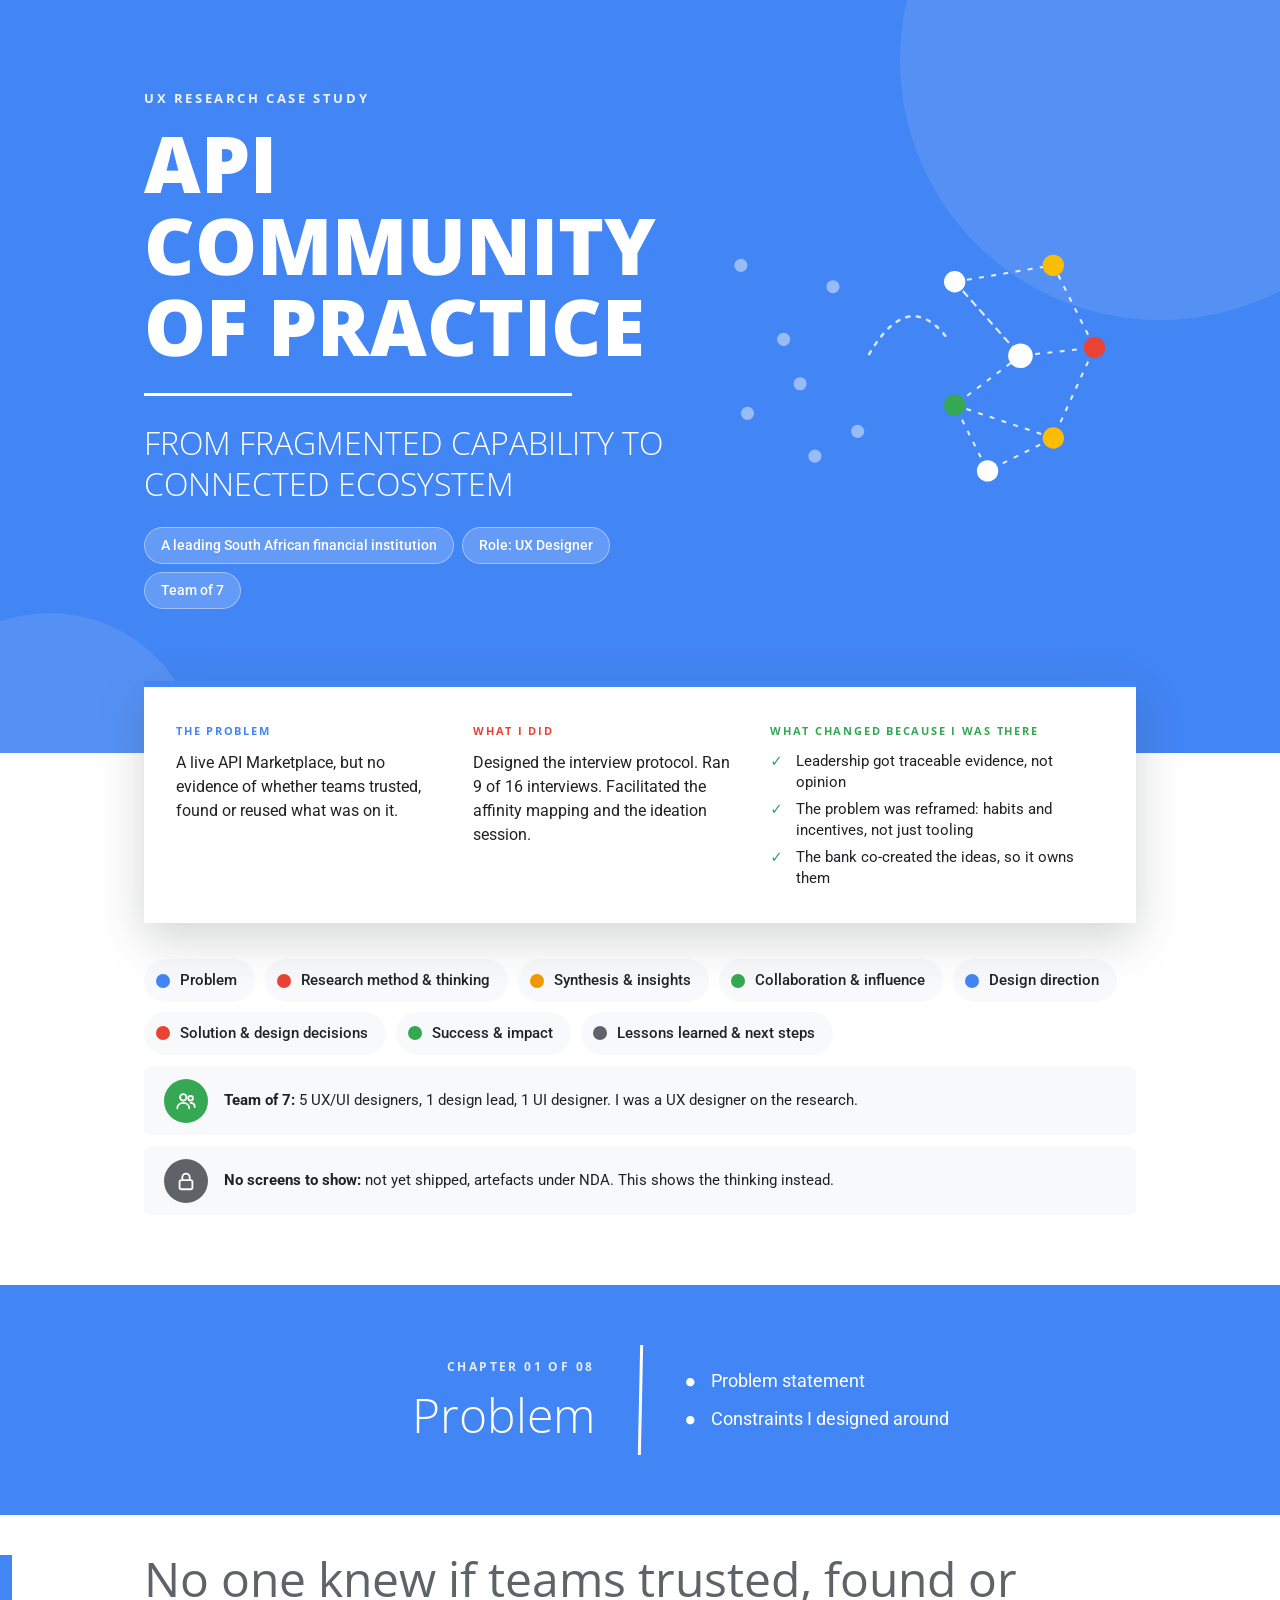
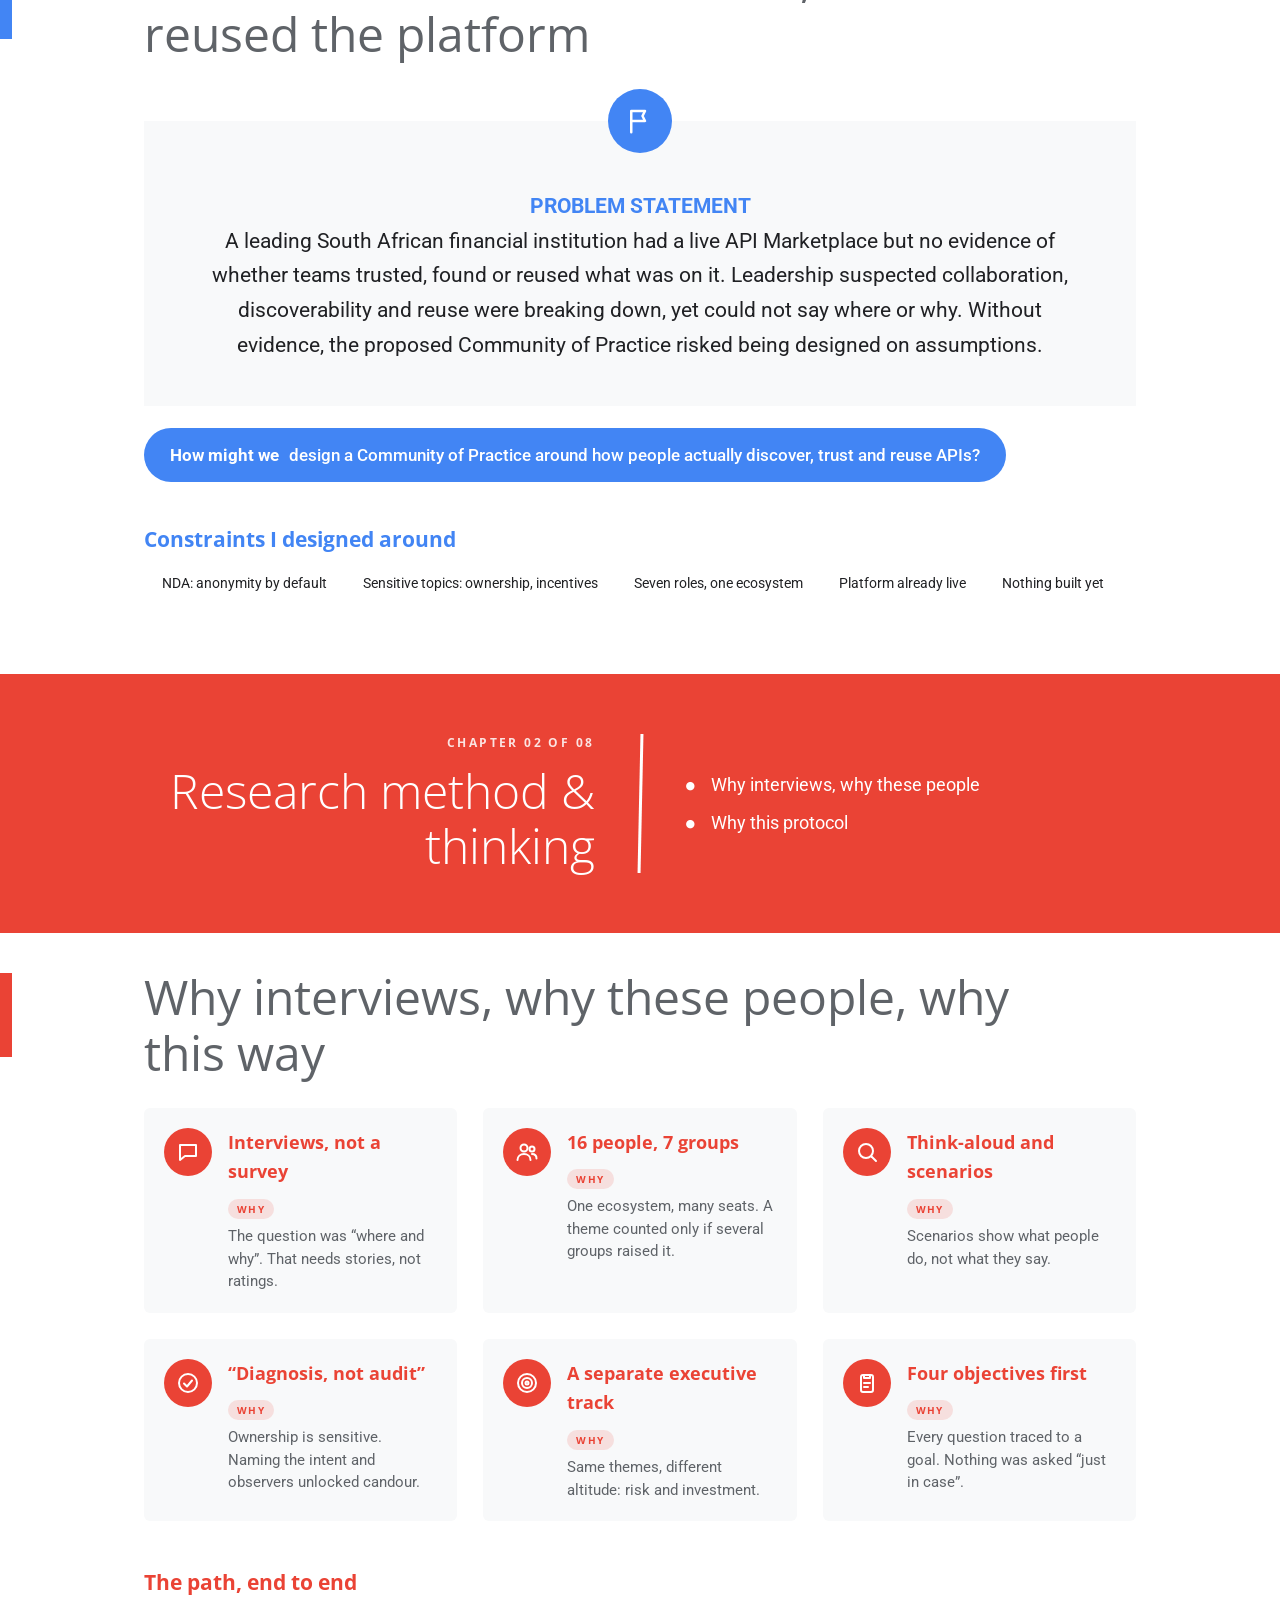
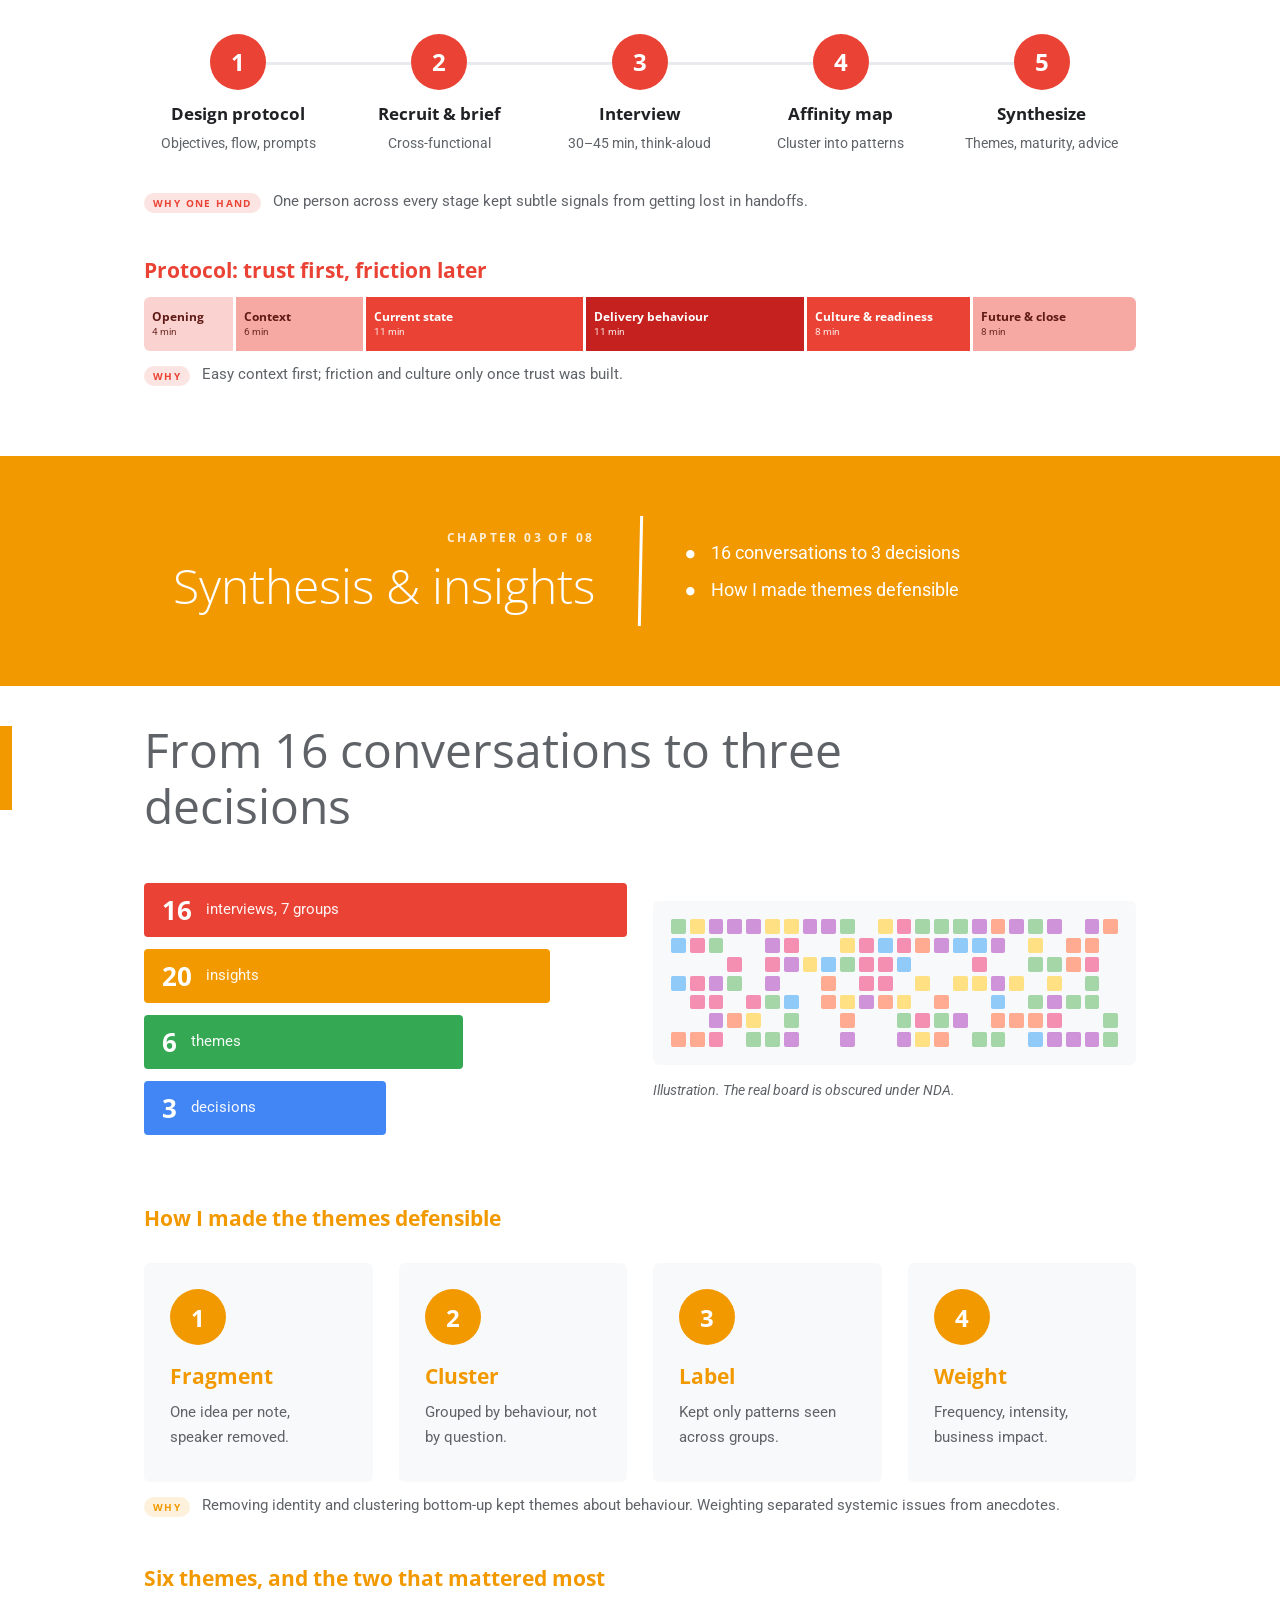
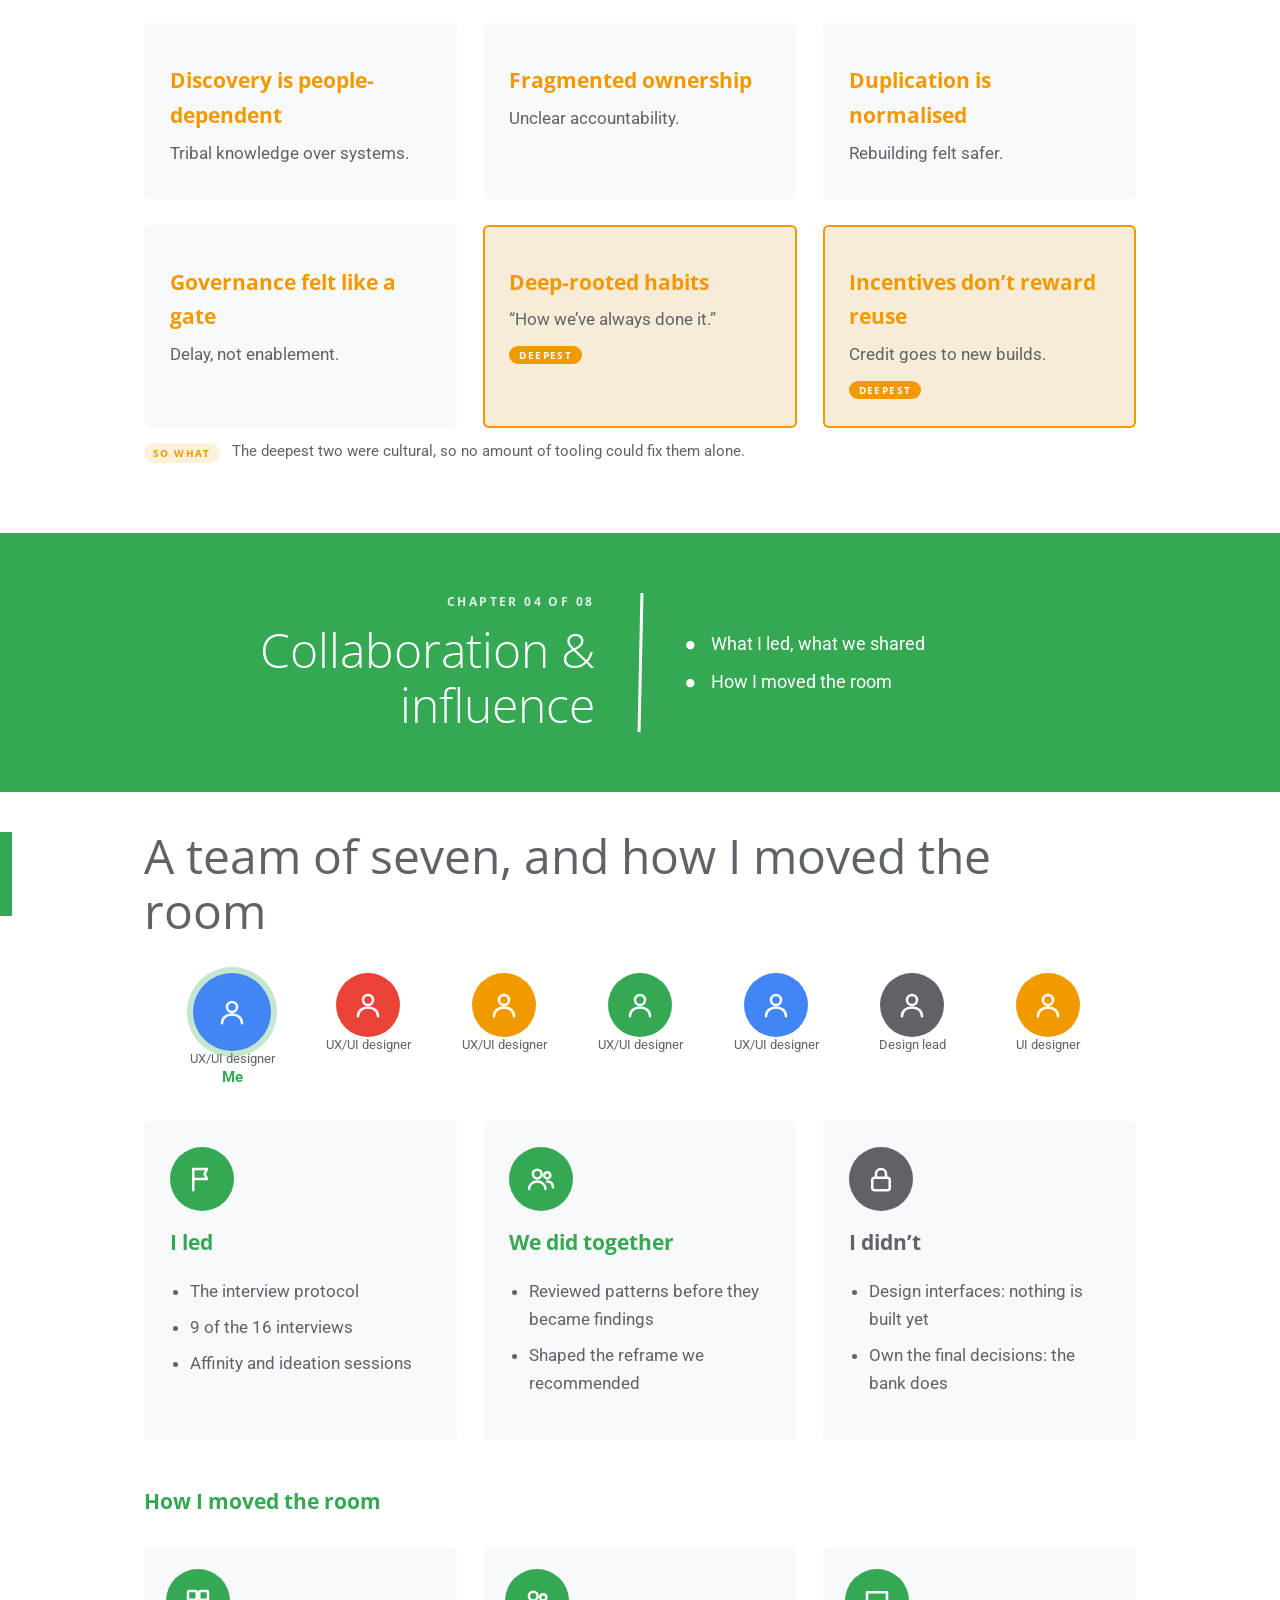
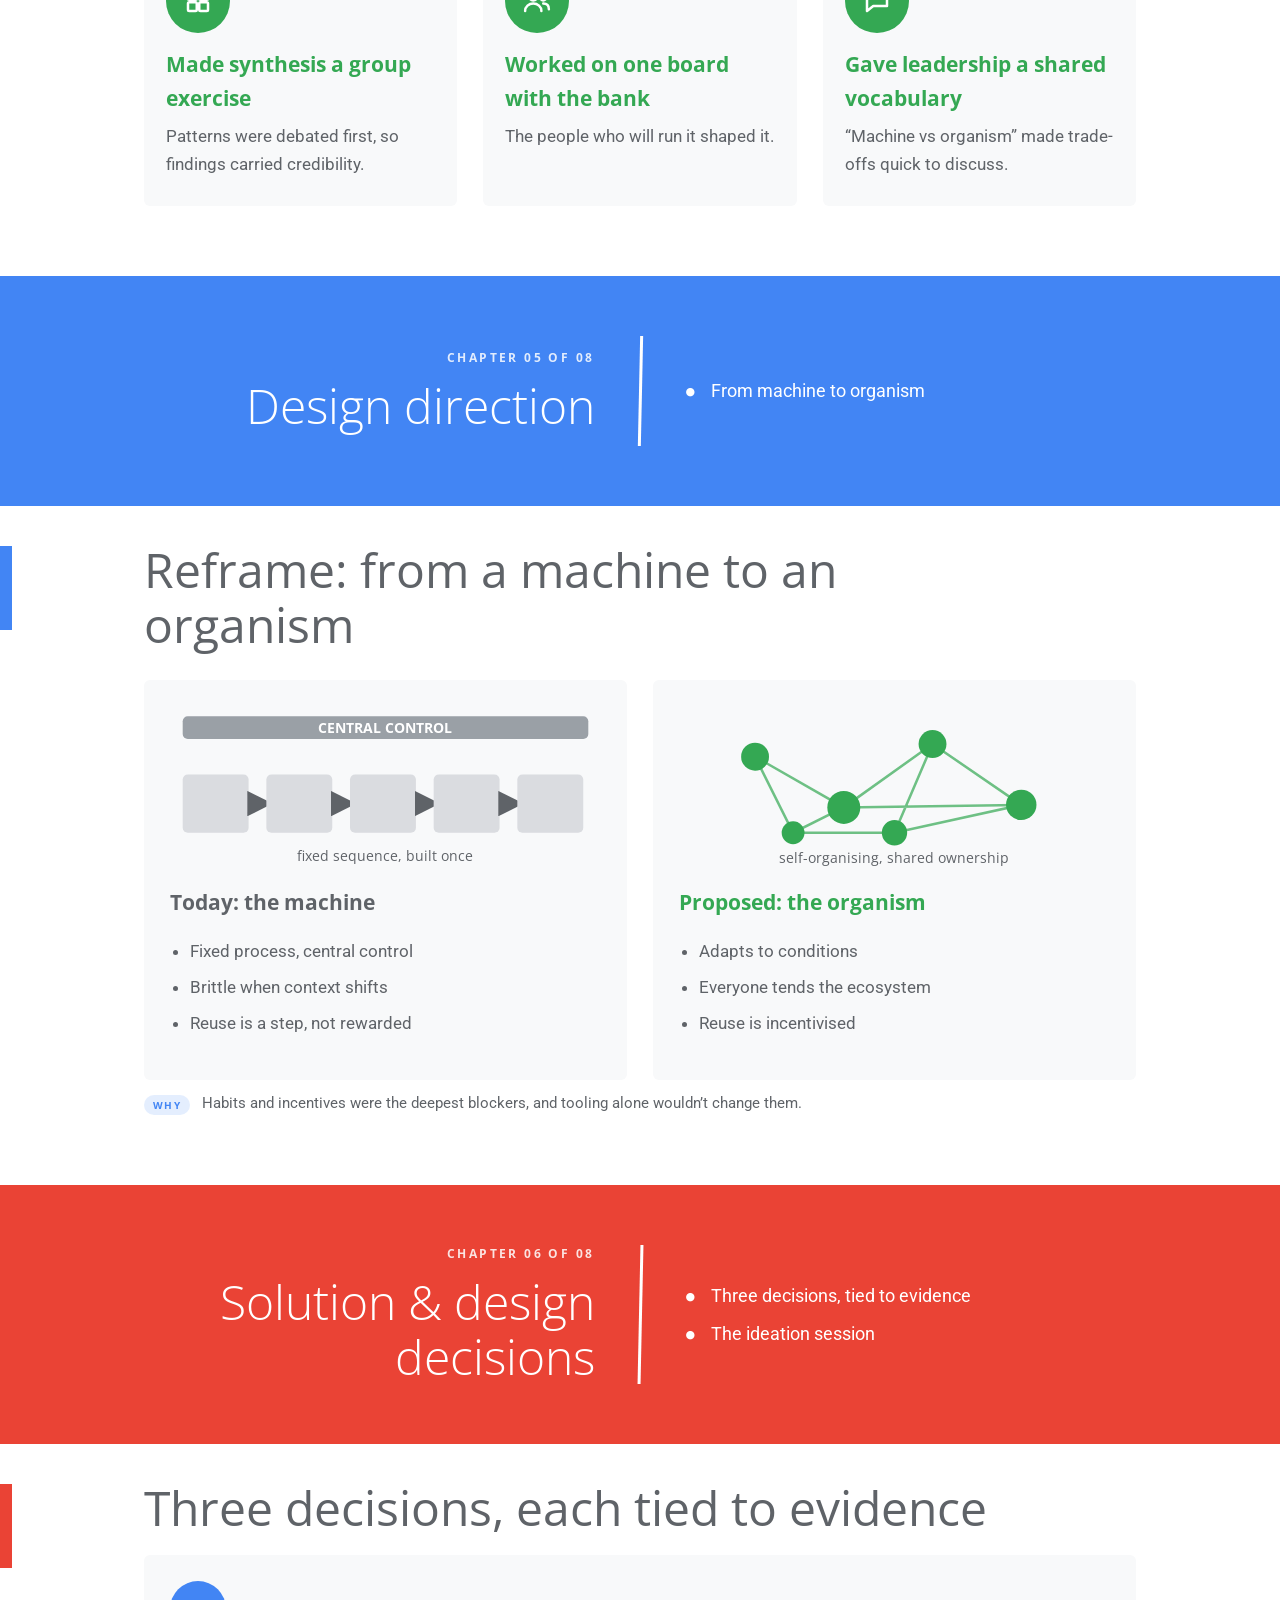
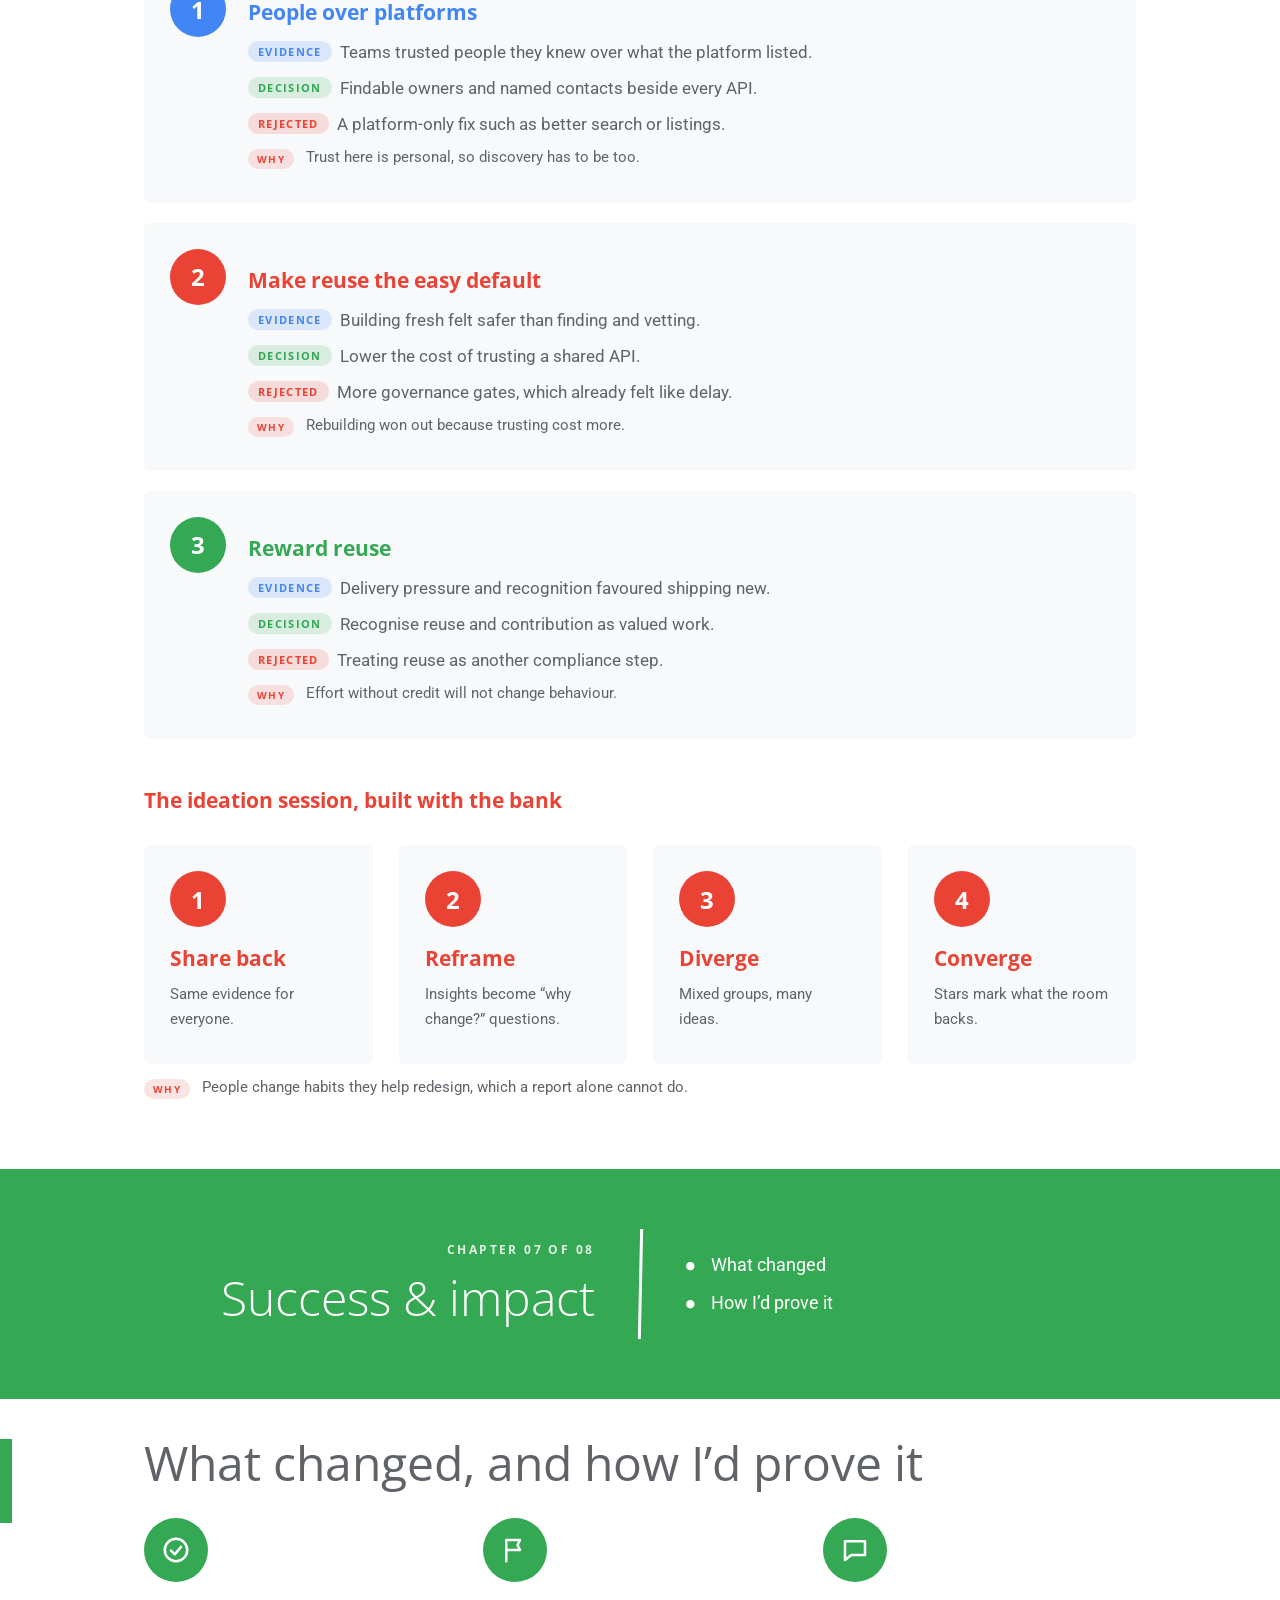
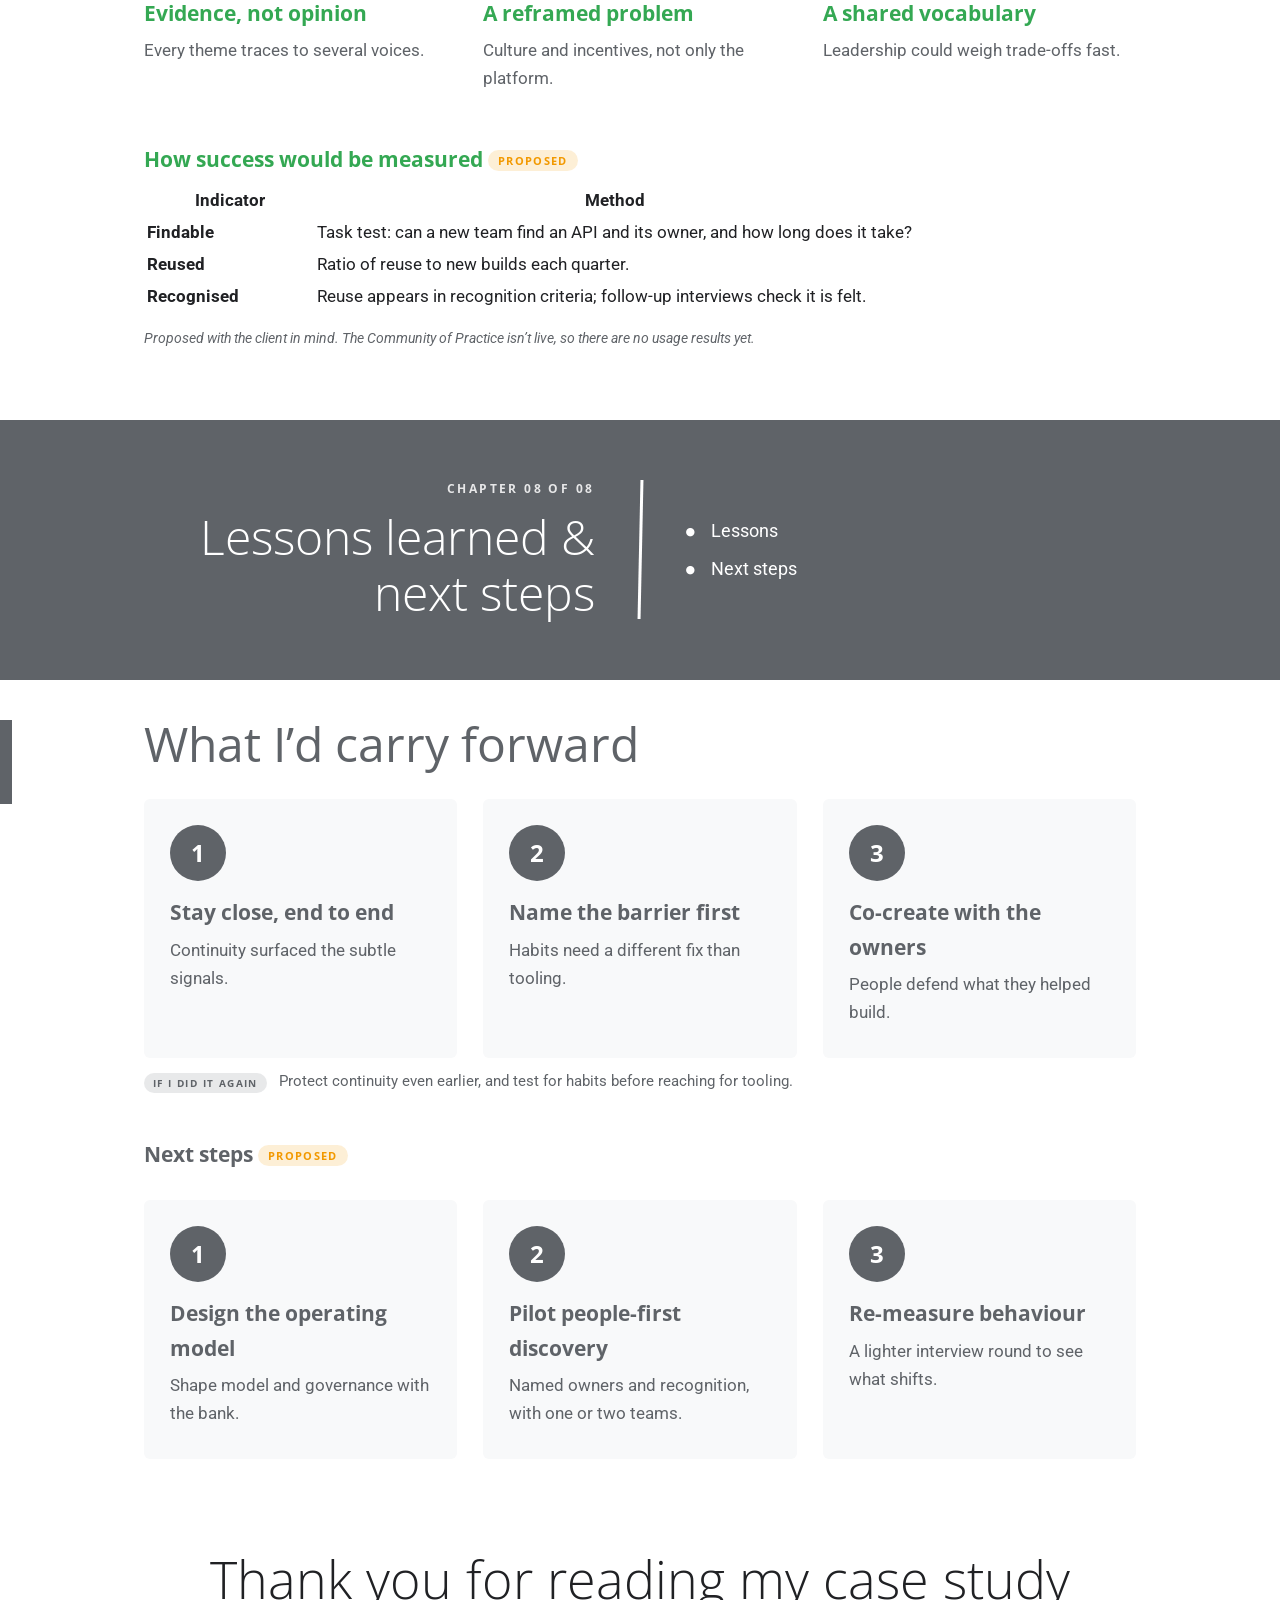
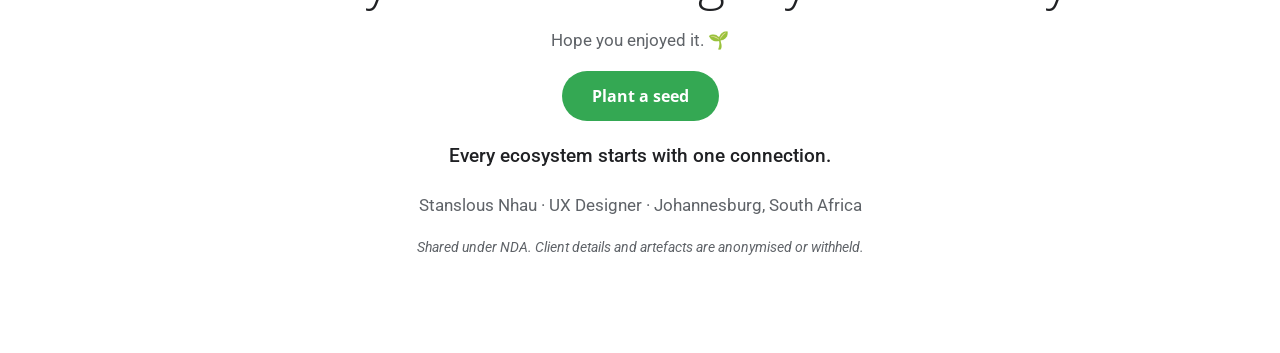
==== commit 1ee956af: "fu" ====
--- a/enterprise-api.html
+++ b/enterprise-api.html
@@ -15,8 +15,8 @@
 .ico{display:inline-grid;place-items:center;width:64px;height:64px;border-radius:50%;background:var(--c,var(--ac,#4285F4))}.ico svg{width:30px;height:30px}
 .sum{position:relative;margin-top:60px;background:var(--box);padding:62px 48px 38px;text-align:center}.sum .ico{position:absolute;top:-32px;left:50%;transform:translateX(-50%)}.sum p{max-width:860px;margin:6px auto;font-size:clamp(17px,2vw,21px);line-height:1.65}.sum b{color:var(--ac,var(--ink))}
 .big{font:700 44px 'Open Sans',Inter,sans-serif;color:var(--ac)}
-.dv{margin:96px calc(50% - 50vw) 36px;background:var(--ac);color:#fff;padding:92px 24px}.dvi{max-width:1000px;margin:0 auto;display:grid;grid-template-columns:1fr 1fr;gap:44px;align-items:center}.dl{text-align:right;font-weight:300;font-size:clamp(32px,5vw,56px);line-height:1.15}.dl small{display:block;font:700 12px 'Open Sans',sans-serif;letter-spacing:.2em;opacity:.85;margin-bottom:12px}.dvi ul{list-style:none;padding:0;margin:0;font-size:20px;display:grid;gap:12px}.dvi li::before{content:"●";font-size:11px;margin-right:16px;vertical-align:2px}
-@media(max-width:760px){.dvi{grid-template-columns:1fr}.dl{text-align:left}}
+.dv{margin:96px calc(50% - 50vw) 36px;background:var(--ac);color:#fff;padding:92px 24px}.dvi{max-width:1000px;margin:0 auto;display:grid;grid-template-columns:1fr 3px 1fr;gap:44px;align-items:center}.dl{text-align:right;font-weight:300;font-size:clamp(32px,5vw,56px);line-height:1.15}.dl small{display:block;font:700 12px 'Open Sans',sans-serif;letter-spacing:.2em;opacity:.85;margin-bottom:12px}.dvi i{align-self:stretch;background:#fff;min-height:150px;transform:rotate(1.2deg)}.dvi ul{list-style:none;padding:0;margin:0;font-size:20px;display:grid;gap:12px}.dvi li::before{content:"●";font-size:11px;margin-right:16px;vertical-align:2px}
+@media(max-width:760px){.dvi{grid-template-columns:1fr}.dl{text-align:left}.dvi i{min-height:3px;height:3px;transform:none}}
 .sh{position:relative;margin:8px 0 18px}.sh::before{content:"";position:absolute;left:calc(50% - 50vw);top:4px;width:12px;height:84px;background:var(--ac)}h2{font-weight:400;font-size:clamp(30px,4.4vw,48px);line-height:1.15;color:var(--mut);margin:0;max-width:880px}
 .sb{font-weight:700;font-size:21px;color:var(--ac);margin:14px 0 6px}p.sb{margin-top:0}
 .g2,.g3,.g4,.ob{display:grid;gap:26px;margin-top:28px}.g2{grid-template-columns:repeat(auto-fit,minmax(300px,1fr))}.g3{grid-template-columns:repeat(auto-fit,minmax(250px,1fr))}.g4{grid-template-columns:repeat(auto-fit,minmax(220px,1fr))}.ob{grid-template-columns:1fr 1fr}@media(max-width:760px){.ob{grid-template-columns:1fr}}
@@ -36,7 +36,7 @@
 footer{text-align:center;padding:90px 0 80px;color:var(--mut)}.ty{font-weight:300;font-size:clamp(30px,4.6vw,52px);color:var(--ink);margin:0 auto 10px}.sd{background:#34A853;color:#fff;border:0;border-radius:99px;padding:14px 30px;font:700 16px 'Open Sans',sans-serif;cursor:pointer}.sd:active{transform:scale(.97)}.gr{font-weight:500;color:var(--ink);font-size:19px}
 @media print{#pg{display:none}.rv{opacity:1!important;transform:none!important}}
 
-.hero{padding:88px 0 130px}.dv{padding:60px 24px;margin-top:70px}.dl{font-size:clamp(30px,4.4vw,48px)}.dvi ul{font-size:18px;gap:8px}
+.hero{padding:88px 0 130px}.dv{padding:60px 24px;margin-top:70px}.dl{font-size:clamp(30px,4.4vw,48px)}.dvi i{min-height:110px}.dvi ul{font-size:18px;gap:8px}
 .cold{position:relative;z-index:2;margin-top:-72px;background:var(--bg);box-shadow:0 16px 44px rgba(60,64,67,.22);padding:28px 32px;display:grid;grid-template-columns:1fr 1fr 1.25fr;gap:30px;border-top:6px solid #4285F4}.cold small{font:700 11px 'Open Sans',sans-serif;letter-spacing:.16em}.cold p{margin:8px 0 0;font-size:16px;line-height:1.5}.tk{list-style:none;padding:0;margin:8px 0 0}.tk li{margin:6px 0;font-size:15px;line-height:1.4;padding-left:26px;position:relative}.tk li::before{content:"✓";position:absolute;left:0;color:#34A853;font-weight:700}@media(max-width:860px){.cold{grid-template-columns:1fr;margin-top:-40px}}
 .chk{margin-top:36px}.slim{display:flex;gap:16px;align-items:center;background:var(--box);padding:12px 20px;margin-top:12px;border-radius:6px}.slim .ico{width:44px;height:44px;flex:none}.slim .ico svg{width:22px;height:22px}.slim p{margin:0;font-size:15px}.cons{margin-top:6px}
 .why{display:flex;gap:12px;align-items:flex-start;margin:12px 0 0;color:var(--mut);font-size:15px;line-height:1.5}.ch .why,.cons .why{display:block}.ch .why b{display:table;margin:0 0 6px}.why b{flex:none;font:700 10px 'Open Sans',sans-serif;letter-spacing:.14em;color:var(--ac);background:color-mix(in srgb,var(--ac) 14%,transparent);padding:3px 9px;border-radius:99px;margin-top:3px;white-space:nowrap}
@@ -49,5 +49,5 @@
 </style></head><body><div id="pg"></div>
 <header class="hero"><div class="bl b1"></div><div class="bl b2"></div><div class="w hg"><div><div class="k0">UX RESEARCH CASE STUDY</div><h1>API Community of Practice</h1><div class="hl"></div><p class="sub">From fragmented capability to connected ecosystem</p><div class="chips"><span>A leading South African financial institution</span><span>Role: UX Designer</span><span>Team of 7</span></div></div><svg class="art" viewBox="0 0 520 340" role="img" aria-label="Scattered dots on the left connecting into a network on the right"><g fill="#fff" opacity=".45"><circle cx="40" cy="60" r="8"/><circle cx="92" cy="150" r="8"/><circle cx="48" cy="240" r="8"/><circle cx="130" cy="292" r="8"/><circle cx="152" cy="86" r="8"/><circle cx="112" cy="204" r="8"/><circle cx="182" cy="262" r="8"/></g><path d="M196 168C230 110 262 110 292 150" fill="none" stroke="#fff" stroke-width="3" stroke-dasharray="4 9" stroke-linecap="round" opacity=".8"/><g fill="none" stroke="#fff" stroke-width="2.5" opacity=".85" class="ln"><path d="M300 80L420 60L470 160L380 170ZM380 170L300 230L340 310L420 270L470 160M300 80L380 170M300 230L420 270"/></g><g class="nd"><circle cx="300" cy="80" r="13" fill="#fff"/><circle cx="420" cy="60" r="13" fill="#FBBC04"/><circle cx="470" cy="160" r="13" fill="#EA4335"/><circle cx="380" cy="170" r="15" fill="#fff"/><circle cx="300" cy="230" r="13" fill="#34A853"/><circle cx="420" cy="270" r="13" fill="#FBBC04"/><circle cx="340" cy="310" r="13" fill="#fff"/></g></svg></div></header>
 <main class="w"><div class="cold"><div><small style="color:#4285F4">THE PROBLEM</small><p>A live API Marketplace, but no evidence of whether teams trusted, found or reused what was on it.</p></div><div><small style="color:#EA4335">WHAT I DID</small><p>Designed the interview protocol. Ran 9 of 16 interviews. Facilitated the affinity mapping and the ideation session.</p></div><div><small style="color:#34A853">WHAT CHANGED BECAUSE I WAS THERE</small><ul class="tk"><li>Leadership got traceable evidence, not opinion</li><li>The problem was reframed: habits and incentives, not just tooling</li><li>The bank co-created the ideas, so it owns them</li></ul></div></div>
-<nav class="chk" aria-label="Case study contents"><a href="#problem" style="--ac:#4285F4">Problem</a><a href="#research" style="--ac:#EA4335">Research method &amp; thinking</a><a href="#synthesis" style="--ac:#F29900">Synthesis &amp; insights</a><a href="#collab" style="--ac:#34A853">Collaboration &amp; influence</a><a href="#direction" style="--ac:#4285F4">Design direction</a><a href="#solution" style="--ac:#EA4335">Solution &amp; design decisions</a><a href="#success" style="--ac:#34A853">Success &amp; impact</a><a href="#lessons" style="--ac:#5F6368">Lessons learned &amp; next steps</a></nav>
-<div class="slim"><span class="ico" style=--c:#34A853><svg viewBox="0 0 24 24" fill="none" stroke="#fff" stroke-width="2" stroke-linecap="round" stroke-linejoin="round" aria-hidden="true"><circle cx="9" cy="8" r="3.5"/><path d="M2.5 20c0-3.6 2.9-6 6.5-6s6.5 2.4 6.5 6"/><circle cx="17" cy="9" r="2.5"/><path d="M17 14c2.8 0 4.5 1.8 4.5 4.5"/></svg></span><p><b>Team of 7:</b> 5 UX/UI designers, 1 design lead, 1 UI designer. I was a UX designer on the research.</p></div><div class="slim"><span class="ico" style=--c:#5F6368><svg viewBox="0 0 24 24" fill="none" stroke="#fff" stroke-width="2" stroke-linecap="round" stroke-linejoin="round" aria-hidden="true"><rect x="5" y="11" width="14" height="10" rx="2"/><path d="M8 11V8a4 4 0 018 0v3"/></svg></span><p><b>No screens to show:</b> not yet shipped, artefacts under NDA. This shows the thinking instead.</p></div><div class="dv" id="problem" style="--ac:#4285F4"><div class="dvi"><div class="dl"><small>CHAPTER 01 OF 08</small>Problem</div><ul><li>Problem statement</li></ul></div></div><section style="--ac:#4285F4"><div class="sh"><h2>No one knew if teams trusted, found or reused the platform</h2></div><div class="sum"><span class="ico"><svg viewBox="0 0 24 24" fill="none" stroke="#fff" stroke-width="2" stroke-linecap="round" stroke-linejoin="round" aria-hidden="true"><path d="M5 21V4M5 4h11l-2 4 2 4H5"/></svg></span><p><b>PROBLEM STATEMENT</b><br>A leading South African financial institution had a live API Marketplace but no evidence of whether teams trusted, found or reused what was on it. Leadership suspected collaboration, discoverability and reuse were breaking down, yet could not say where or why. Without evidence, the proposed Community of Practice risked being designed on assumptions.</p></div><div class="hmw"><b>How might we</b> design a Community of Practice around how people actually discover, trust and reuse APIs?</div></section><div class="dv" id="research" style="--ac:#EA4335"><div class="dvi"><div class="dl"><small>CHAPTER 02 OF 08</small>Research method &amp; thinking</div><ul><li>Why interviews, why these people</li><li>Why this protocol</li></ul></div></div><section style="--ac:#EA4335"><div class="sh"><h2>Why interviews, why these people, why this way</h2></div><div class="g3 cg"><div class="ch"><span class="ico"><svg viewBox="0 0 24 24" fill="none" stroke="#fff" stroke-width="2" stroke-linecap="round" stroke-linejoin="round" aria-hidden="true"><path d="M4 5h16v11H9l-5 4z"/></svg></span><div><h3 class="sb">Interviews, not a survey</h3><p class="why"><b>WHY</b><span>The question was “where and why”. That needs stories, not ratings.</span></p></div></div><div class="ch"><span class="ico"><svg viewBox="0 0 24 24" fill="none" stroke="#fff" stroke-width="2" stroke-linecap="round" stroke-linejoin="round" aria-hidden="true"><circle cx="9" cy="8" r="3.5"/><path d="M2.5 20c0-3.6 2.9-6 6.5-6s6.5 2.4 6.5 6"/><circle cx="17" cy="9" r="2.5"/><path d="M17 14c2.8 0 4.5 1.8 4.5 4.5"/></svg></span><div><h3 class="sb">16 people, 7 groups</h3><p class="why"><b>WHY</b><span>One ecosystem, many seats. A theme counted only if several groups raised it.</span></p></div></div><div class="ch"><span class="ico"><svg viewBox="0 0 24 24" fill="none" stroke="#fff" stroke-width="2" stroke-linecap="round" stroke-linejoin="round" aria-hidden="true"><circle cx="11" cy="11" r="7"/><path d="M16.5 16.5L21 21"/></svg></span><div><h3 class="sb">Think-aloud and scenarios</h3><p class="why"><b>WHY</b><span>Scenarios show what people do, not what they say.</span></p></div></div><div class="ch"><span class="ico"><svg viewBox="0 0 24 24" fill="none" stroke="#fff" stroke-width="2" stroke-linecap="round" stroke-linejoin="round" aria-hidden="true"><circle cx="12" cy="12" r="9"/><path d="M8 12.5l3 3 5-6"/></svg></span><div><h3 class="sb">“Diagnosis, not audit”</h3><p class="why"><b>WHY</b><span>Ownership is sensitive. Naming the intent and observers unlocked candour.</span></p></div></div><div class="ch"><span class="ico"><svg viewBox="0 0 24 24" fill="none" stroke="#fff" stroke-width="2" stroke-linecap="round" stroke-linejoin="round" aria-hidden="true"><circle cx="12" cy="12" r="9"/><circle cx="12" cy="12" r="5"/><circle cx="12" cy="12" r="1.5"/></svg></span><div><h3 class="sb">A separate executive track</h3><p class="why"><b>WHY</b><span>Same themes, different altitude: risk and investment.</span></p></div></div><div class="ch"><span class="ico"><svg viewBox="0 0 24 24" fill="none" stroke="#fff" stroke-width="2" stroke-linecap="round" stroke-linejoin="round" aria-hidden="true"><rect x="6" y="4" width="12" height="17" rx="2"/><path d="M9 4h6v3H9zM9 12h6M9 16h4"/></svg></span><div><h3 class="sb">Four objectives first</h3><p class="why"><b>WHY</b><span>Every question traced to a goal. Nothing was asked “just in case”.</span></p></div></div></div><p class="sb" style="margin-top:44px">The path, end to end</p><div class="stp"><div class="sp"><span class="num">1</span><b>Design protocol</b><small>Objectives, flow, prompts</small></div><div class="sp"><span class="num">2</span><b>Recruit &amp; brief</b><small>Cross-functional</small></div><div class="sp"><span class="num">3</span><b>Interview</b><small>30–45 min, think-aloud</small></div><div class="sp"><span class="num">4</span><b>Affinity map</b><small>Cluster into patterns</small></div><div class="sp"><span class="num">5</span><b>Synthesize</b><small>Themes, maturity, advice</small></div></div><p class="why"><b>WHY ONE HAND</b><span>One person across every stage kept subtle signals from getting lost in handoffs.</span></p><p class="sb" style="margin-top:40px">Protocol: trust first, friction later</p><div class="seg"><div style="flex:4;background:#FAD2CF;color:#5F1A15"><b>Opening</b><small>4 min</small></div><div style="flex:6;background:#F6A9A3;color:#5F1A15"><b>Context</b><small>6 min</small></div><div style="flex:11;background:#EA4335;color:#fff"><b>Current state</b><small>11 min</small></div><div style="flex:11;background:#C5221F;color:#fff"><b>Delivery behaviour</b><small>11 min</small></div><div style="flex:8;background:#EA4335;color:#fff"><b>Culture &amp; readiness</b><small>8 min</small></div><div style="flex:8;background:#F6A9A3;color:#5F1A15"><b>Future &amp; close</b><small>8 min</small></div></div><p class="why"><b>WHY</b><span>Easy context first; friction and culture only once trust was built.</span></p></section><div class="dv" id="synthesis" style="--ac:#F29900"><div class="dvi"><div class="dl"><small>CHAPTER 03 OF 08</small>Synthesis &amp; insights</div><ul><li>16 conversations to 3 decisions</li><li>How I made themes defensible</li></ul></div></div><section style="--ac:#F29900"><div class="sh"><h2>From 16 conversations to three decisions</h2></div><div class="g2" style="align-items:center"><div class="fun"><div class="fr"><i style="width:100%;--c:#EA4335"><b>16</b><span>interviews, 7 groups</span></i></div><div class="fr"><i style="width:84%;--c:#F29900"><b>20</b><span>insights</span></i></div><div class="fr"><i style="width:66%;--c:#34A853"><b>6</b><span>themes</span></i></div><div class="fr"><i style="width:50%;--c:#4285F4"><b>3</b><span>decisions</span></i></div></div><div><div class="mz" role="img" aria-label="Illustration of a colour-coded sticky-note affinity board"><i style="background:#A5D6A7"></i><i style="background:#FFE082"></i><i style="background:#CE93D8"></i><i style="background:#CE93D8"></i><i style="background:#CE93D8"></i><i style="background:#FFE082"></i><i style="background:#FFE082"></i><i style="background:#CE93D8"></i><i style="background:#CE93D8"></i><i style="background:#A5D6A7"></i><i style="background:transparent"></i><i style="background:#FFE082"></i><i style="background:#F48FB1"></i><i style="background:#A5D6A7"></i><i style="background:#A5D6A7"></i><i style="background:#A5D6A7"></i><i style="background:#CE93D8"></i><i style="background:#FFAB91"></i><i style="background:#CE93D8"></i><i style="background:#A5D6A7"></i><i style="background:#CE93D8"></i><i style="background:transparent"></i><i style="background:#CE93D8"></i><i style="background:#FFAB91"></i><i style="background:#90CAF9"></i><i style="background:#F48FB1"></i><i style="background:#A5D6A7"></i><i style="background:transparent"></i><i style="background:transparent"></i><i style="background:#CE93D8"></i><i style="background:#F48FB1"></i><i style="background:transparent"></i><i style="background:transparent"></i><i style="background:#FFE082"></i><i style="background:#F48FB1"></i><i style="background:#90CAF9"></i><i style="background:#F48FB1"></i><i style="background:#FFAB91"></i><i style="background:#CE93D8"></i><i style="background:#90CAF9"></i><i style="background:#90CAF9"></i><i style="background:#CE93D8"></i><i style="background:transparent"></i><i style="background:#FFE082"></i><i style="background:transparent"></i><i style="background:#FFAB91"></i><i style="background:#FFAB91"></i><i style="background:transparent"></i><i style="background:transparent"></i><i style="background:transparent"></i><i style="background:transparent"></i><i style="background:#F48FB1"></i><i style="background:transparent"></i><i style="background:#F48FB1"></i><i style="background:#CE93D8"></i><i style="background:#FFE082"></i><i style="background:#90CAF9"></i><i style="background:#A5D6A7"></i><i style="background:#F48FB1"></i><i style="background:#F48FB1"></i><i style="background:#90CAF9"></i><i style="background:transparent"></i><i style="background:transparent"></i><i style="background:transparent"></i><i style="background:#F48FB1"></i><i style="background:transparent"></i><i style="background:transparent"></i><i style="background:#A5D6A7"></i><i style="background:#A5D6A7"></i><i style="background:#FFAB91"></i><i style="background:#F48FB1"></i><i style="background:transparent"></i><i style="background:#90CAF9"></i><i style="background:#F48FB1"></i><i style="background:#CE93D8"></i><i style="background:#A5D6A7"></i><i style="background:transparent"></i><i style="background:#CE93D8"></i><i style="background:transparent"></i><i style="background:transparent"></i><i style="background:#FFAB91"></i><i style="background:transparent"></i><i style="background:#F48FB1"></i><i style="background:#F48FB1"></i><i style="background:transparent"></i><i style="background:#FFE082"></i><i style="background:transparent"></i><i style="background:#FFE082"></i><i style="background:#FFE082"></i><i style="background:#CE93D8"></i><i style="background:#FFE082"></i><i style="background:transparent"></i><i style="background:#FFE082"></i><i style="background:transparent"></i><i style="background:#A5D6A7"></i><i style="background:transparent"></i><i style="background:transparent"></i><i style="background:#F48FB1"></i><i style="background:#F48FB1"></i><i style="background:transparent"></i><i style="background:#F48FB1"></i><i style="background:#A5D6A7"></i><i style="background:#90CAF9"></i><i style="background:transparent"></i><i style="background:#FFAB91"></i><i style="background:#FFE082"></i><i style="background:#CE93D8"></i><i style="background:#FFAB91"></i><i style="background:#FFE082"></i><i style="background:transparent"></i><i style="background:#FFAB91"></i><i style="background:transparent"></i><i style="background:transparent"></i><i style="background:#90CAF9"></i><i style="background:transparent"></i><i style="background:#A5D6A7"></i><i style="background:#CE93D8"></i><i style="background:#A5D6A7"></i><i style="background:#A5D6A7"></i><i style="background:transparent"></i><i style="background:transparent"></i><i style="background:transparent"></i><i style="background:#CE93D8"></i><i style="background:#FFAB91"></i><i style="background:#FFE082"></i><i style="background:transparent"></i><i style="background:#A5D6A7"></i><i style="background:transparent"></i><i style="background:transparent"></i><i style="background:#FFAB91"></i><i style="background:transparent"></i><i style="background:transparent"></i><i style="background:#A5D6A7"></i><i style="background:#F48FB1"></i><i style="background:#A5D6A7"></i><i style="background:#CE93D8"></i><i style="background:transparent"></i><i style="background:#FFAB91"></i><i style="background:#FFAB91"></i><i style="background:#FFAB91"></i><i style="background:#F48FB1"></i><i style="background:transparent"></i><i style="background:transparent"></i><i style="background:#A5D6A7"></i><i style="background:#FFAB91"></i><i style="background:#FFAB91"></i><i style="background:#F48FB1"></i><i style="background:transparent"></i><i style="background:#A5D6A7"></i><i style="background:#A5D6A7"></i><i style="background:#CE93D8"></i><i style="background:transparent"></i><i style="background:transparent"></i><i style="background:#CE93D8"></i><i style="background:transparent"></i><i style="background:transparent"></i><i style="background:#CE93D8"></i><i style="background:#FFE082"></i><i style="background:#FFAB91"></i><i style="background:transparent"></i><i style="background:#A5D6A7"></i><i style="background:#A5D6A7"></i><i style="background:transparent"></i><i style="background:#90CAF9"></i><i style="background:#CE93D8"></i><i style="background:#CE93D8"></i><i style="background:#CE93D8"></i><i style="background:#A5D6A7"></i></div><p class="cap">Illustration. The real board is obscured under NDA.</p></div></div><p class="sb" style="margin-top:44px">How I made the themes defensible</p><div class="g4"><div class="bx"><span class="num" style=--c:#F29900>1</span><h3 class="sb" style=color:#F29900>Fragment</h3><p>One idea per note, speaker removed.</p></div><div class="bx"><span class="num" style=--c:#F29900>2</span><h3 class="sb" style=color:#F29900>Cluster</h3><p>Grouped by behaviour, not by question.</p></div><div class="bx"><span class="num" style=--c:#F29900>3</span><h3 class="sb" style=color:#F29900>Label</h3><p>Kept only patterns seen across groups.</p></div><div class="bx"><span class="num" style=--c:#F29900>4</span><h3 class="sb" style=color:#F29900>Weight</h3><p>Frequency, intensity, business impact.</p></div></div><p class="why"><b>WHY</b><span>Removing identity and clustering bottom-up kept themes about behaviour. Weighting separated systemic issues from anecdotes.</span></p><p class="sb" style="margin-top:44px">Six themes, and the two that mattered most</p><div class="g3 th"><div class="bx"><h3 class="sb">Discovery is people-dependent</h3><p>Tribal knowledge over systems.</p></div><div class="bx"><h3 class="sb">Fragmented ownership</h3><p>Unclear accountability.</p></div><div class="bx"><h3 class="sb">Duplication is normalised</h3><p>Rebuilding felt safer.</p></div><div class="bx"><h3 class="sb">Governance felt like a gate</h3><p>Delay, not enablement.</p></div><div class="bx hot"><h3 class="sb" style=color:#F29900>Deep-rooted habits</h3><p>“How we’ve always done it.”</p><span class=dp>DEEPEST</span></div><div class="bx hot"><h3 class="sb" style=color:#F29900>Incentives don’t reward reuse</h3><p>Credit goes to new builds.</p><span class=dp>DEEPEST</span></div></div><p class="why"><b>SO WHAT</b><span>The deepest two were cultural, so no amount of tooling could fix them alone.</span></p></section><div class="dv" id="collab" style="--ac:#34A853"><div class="dvi"><div class="dl"><small>CHAPTER 04 OF 08</small>Collaboration &amp; influence</div><ul><li>What I led, what we shared</li><li>How I moved the room</li></ul></div></div><section style="--ac:#34A853"><div class="sh"><h2>A team of seven, and how I moved the room</h2></div><div class="tm"><div class="me"><span class="ico" style=--c:#4285F4><svg viewBox="0 0 24 24" fill="none" stroke="#fff" stroke-width="2" stroke-linecap="round" stroke-linejoin="round" aria-hidden="true"><circle cx="12" cy="8" r="4"/><path d="M4 21c0-4.4 3.6-7 8-7s8 2.6 8 7"/></svg></span><br>UX/UI designer<br><b>Me</b></div><div class=""><span class="ico" style=--c:#EA4335><svg viewBox="0 0 24 24" fill="none" stroke="#fff" stroke-width="2" stroke-linecap="round" stroke-linejoin="round" aria-hidden="true"><circle cx="12" cy="8" r="4"/><path d="M4 21c0-4.4 3.6-7 8-7s8 2.6 8 7"/></svg></span><br>UX/UI designer</div><div class=""><span class="ico" style=--c:#F29900><svg viewBox="0 0 24 24" fill="none" stroke="#fff" stroke-width="2" stroke-linecap="round" stroke-linejoin="round" aria-hidden="true"><circle cx="12" cy="8" r="4"/><path d="M4 21c0-4.4 3.6-7 8-7s8 2.6 8 7"/></svg></span><br>UX/UI designer</div><div class=""><span class="ico" style=--c:#34A853><svg viewBox="0 0 24 24" fill="none" stroke="#fff" stroke-width="2" stroke-linecap="round" stroke-linejoin="round" aria-hidden="true"><circle cx="12" cy="8" r="4"/><path d="M4 21c0-4.4 3.6-7 8-7s8 2.6 8 7"/></svg></span><br>UX/UI designer</div><div class=""><span class="ico" style=--c:#4285F4><svg viewBox="0 0 24 24" fill="none" stroke="#fff" stroke-width="2" stroke-linecap="round" stroke-linejoin="round" aria-hidden="true"><circle cx="12" cy="8" r="4"/><path d="M4 21c0-4.4 3.6-7 8-7s8 2.6 8 7"/></svg></span><br>UX/UI designer</div><div class=""><span class="ico" style=--c:#5F6368><svg viewBox="0 0 24 24" fill="none" stroke="#fff" stroke-width="2" stroke-linecap="round" stroke-linejoin="round" aria-hidden="true"><circle cx="12" cy="8" r="4"/><path d="M4 21c0-4.4 3.6-7 8-7s8 2.6 8 7"/></svg></span><br>Design lead</div><div class=""><span class="ico" style=--c:#F29900><svg viewBox="0 0 24 24" fill="none" stroke="#fff" stroke-width="2" stroke-linecap="round" stroke-linejoin="round" aria-hidden="true"><circle cx="12" cy="8" r="4"/><path d="M4 21c0-4.4 3.6-7 8-7s8 2.6 8 7"/></svg></span><br>UI designer</div></div><div class="g3"><div class="bx"><span class="ico" style=--c:#34A853><svg viewBox="0 0 24 24" fill="none" stroke="#fff" stroke-width="2" stroke-linecap="round" stroke-linejoin="round" aria-hidden="true"><path d="M5 21V4M5 4h11l-2 4 2 4H5"/></svg></span><h3 class="sb" style="color:#34A853">I led</h3><ul class="li"><li>The interview protocol</li><li>9 of the 16 interviews</li><li>Affinity and ideation sessions</li></ul></div><div class="bx"><span class="ico" style=--c:#34A853><svg viewBox="0 0 24 24" fill="none" stroke="#fff" stroke-width="2" stroke-linecap="round" stroke-linejoin="round" aria-hidden="true"><circle cx="9" cy="8" r="3.5"/><path d="M2.5 20c0-3.6 2.9-6 6.5-6s6.5 2.4 6.5 6"/><circle cx="17" cy="9" r="2.5"/><path d="M17 14c2.8 0 4.5 1.8 4.5 4.5"/></svg></span><h3 class="sb" style="color:#34A853">We did together</h3><ul class="li"><li>Reviewed patterns before they became findings</li><li>Shaped the reframe we recommended</li></ul></div><div class="bx"><span class="ico" style=--c:#5F6368><svg viewBox="0 0 24 24" fill="none" stroke="#fff" stroke-width="2" stroke-linecap="round" stroke-linejoin="round" aria-hidden="true"><rect x="5" y="11" width="14" height="10" rx="2"/><path d="M8 11V8a4 4 0 018 0v3"/></svg></span><h3 class="sb" style="color:#5F6368">I didn’t</h3><ul class="li"><li>Design interfaces: nothing is built yet</li><li>Own the final decisions: the bank does</li></ul></div></div><p class="sb" style="margin-top:44px">How I moved the room</p><div class="g3 mv"><div class="blk"><span class="ico" style=--c:#34A853><svg viewBox="0 0 24 24" fill="none" stroke="#fff" stroke-width="2" stroke-linecap="round" stroke-linejoin="round" aria-hidden="true"><rect x="4" y="4" width="7" height="7" rx="1"/><rect x="13" y="4" width="7" height="7" rx="1"/><rect x="4" y="13" width="7" height="7" rx="1"/><rect x="13" y="13" width="7" height="7" rx="1"/></svg></span><h3 class="sb">Made synthesis a group exercise</h3><p>Patterns were debated first, so findings carried credibility.</p></div><div class="blk"><span class="ico" style=--c:#34A853><svg viewBox="0 0 24 24" fill="none" stroke="#fff" stroke-width="2" stroke-linecap="round" stroke-linejoin="round" aria-hidden="true"><circle cx="9" cy="8" r="3.5"/><path d="M2.5 20c0-3.6 2.9-6 6.5-6s6.5 2.4 6.5 6"/><circle cx="17" cy="9" r="2.5"/><path d="M17 14c2.8 0 4.5 1.8 4.5 4.5"/></svg></span><h3 class="sb">Worked on one board with the bank</h3><p>The people who will run it shaped it.</p></div><div class="blk"><span class="ico" style=--c:#34A853><svg viewBox="0 0 24 24" fill="none" stroke="#fff" stroke-width="2" stroke-linecap="round" stroke-linejoin="round" aria-hidden="true"><path d="M4 5h16v11H9l-5 4z"/></svg></span><h3 class="sb">Gave leadership a shared vocabulary</h3><p>“Machine vs organism” made trade-offs quick to discuss.</p></div></div></section><div class="dv" id="direction" style="--ac:#4285F4"><div class="dvi"><div class="dl"><small>CHAPTER 05 OF 08</small>Design direction</div><ul><li>From machine to organism</li></ul></div></div><section style="--ac:#4285F4"><div class="sh"><h2>Reframe: from a machine to an organism</h2></div><div class="g2 mm"><div class="bx"><svg viewBox="0 0 340 130" role="img" aria-label="Machine model: a fixed chain of steps under central control"><rect x="10" y="8" width="320" height="18" rx="4" fill="#9AA0A6"/><text x="170" y="21" text-anchor="middle" font-size="11" fill="#fff" font-family="Open Sans,Inter,sans-serif" font-weight="700">CENTRAL CONTROL</text><rect x="10" y="54" width="52" height="46" rx="4" fill="#DADCE0"/><path d="M62 77h14" stroke="#5F6368" stroke-width="2.5" marker-end="url(#ar)"/><rect x="76" y="54" width="52" height="46" rx="4" fill="#DADCE0"/><path d="M128 77h14" stroke="#5F6368" stroke-width="2.5" marker-end="url(#ar)"/><rect x="142" y="54" width="52" height="46" rx="4" fill="#DADCE0"/><path d="M194 77h14" stroke="#5F6368" stroke-width="2.5" marker-end="url(#ar)"/><rect x="208" y="54" width="52" height="46" rx="4" fill="#DADCE0"/><path d="M260 77h14" stroke="#5F6368" stroke-width="2.5" marker-end="url(#ar)"/><rect x="274" y="54" width="52" height="46" rx="4" fill="#DADCE0"/><defs><marker id="ar" markerWidth="8" markerHeight="8" refX="6" refY="4" orient="auto"><path d="M0 0L8 4 0 8z" fill="#5F6368"/></marker></defs><text x="170" y="122" text-anchor="middle" font-size="11" fill="#5F6368" font-family="Open Sans,Inter,sans-serif">fixed sequence, built once</text></svg><h3 class="sb" style="color:#5F6368">Today: the machine</h3><ul class="li"><li>Fixed process, central control</li><li>Brittle when context shifts</li><li>Reuse is a step, not rewarded</li></ul></div><div class="bx org"><svg viewBox="0 0 340 130" role="img" aria-label="Organism model: a connected network that adapts"><g fill="none" stroke="#34A853" stroke-width="2" opacity=".7"><path d="M60 40L130 80L200 30L270 78L130 80M200 30L170 100L270 78M60 40L90 100L130 80M170 100L90 100"/></g><g fill="#34A853"><circle cx="60" cy="40" r="11"/><circle cx="130" cy="80" r="13"/><circle cx="200" cy="30" r="11"/><circle cx="270" cy="78" r="12"/><circle cx="170" cy="100" r="10"/><circle cx="90" cy="100" r="9"/></g><text x="170" y="124" text-anchor="middle" font-size="11" fill="#5F6368" font-family="Open Sans,Inter,sans-serif">self-organising, shared ownership</text></svg><h3 class="sb" style="color:#34A853">Proposed: the organism</h3><ul class="li"><li>Adapts to conditions</li><li>Everyone tends the ecosystem</li><li>Reuse is incentivised</li></ul></div></div><p class="why"><b>WHY</b><span>Habits and incentives were the deepest blockers, and tooling alone wouldn’t change them.</span></p></section><div class="dv" id="solution" style="--ac:#EA4335"><div class="dvi"><div class="dl"><small>CHAPTER 06 OF 08</small>Solution &amp; design decisions</div><ul><li>Three decisions, tied to evidence</li><li>The ideation session</li></ul></div></div><section style="--ac:#EA4335"><div class="sh"><h2>Three decisions, each tied to evidence</h2></div><div class="dc"><span class="num" style=--c:#4285F4>1</span><div><h3 class="sb" style="color:#4285F4">People over platforms</h3><p><span class="tg" style="--c:#4285F4">EVIDENCE</span>Teams trusted people they knew over what the platform listed.</p><p><span class="tg" style="--c:#34A853">DECISION</span>Findable owners and named contacts beside every API.</p><p><span class="tg" style="--c:#EA4335">REJECTED</span>A platform-only fix such as better search or listings.</p><p class="why"><b>WHY</b><span>Trust here is personal, so discovery has to be too.</span></p></div></div><div class="dc"><span class="num" style=--c:#EA4335>2</span><div><h3 class="sb" style="color:#EA4335">Make reuse the easy default</h3><p><span class="tg" style="--c:#4285F4">EVIDENCE</span>Building fresh felt safer than finding and vetting.</p><p><span class="tg" style="--c:#34A853">DECISION</span>Lower the cost of trusting a shared API.</p><p><span class="tg" style="--c:#EA4335">REJECTED</span>More governance gates, which already felt like delay.</p><p class="why"><b>WHY</b><span>Rebuilding won out because trusting cost more.</span></p></div></div><div class="dc"><span class="num" style=--c:#34A853>3</span><div><h3 class="sb" style="color:#34A853">Reward reuse</h3><p><span class="tg" style="--c:#4285F4">EVIDENCE</span>Delivery pressure and recognition favoured shipping new.</p><p><span class="tg" style="--c:#34A853">DECISION</span>Recognise reuse and contribution as valued work.</p><p><span class="tg" style="--c:#EA4335">REJECTED</span>Treating reuse as another compliance step.</p><p class="why"><b>WHY</b><span>Effort without credit will not change behaviour.</span></p></div></div><p class="sb" style="margin-top:44px">The ideation session, built with the bank</p><div class="g4"><div class="bx"><span class="num" style=--c:#EA4335>1</span><h3 class="sb" style=color:#EA4335>Share back</h3><p>Same evidence for everyone.</p></div><div class="bx"><span class="num" style=--c:#EA4335>2</span><h3 class="sb" style=color:#EA4335>Reframe</h3><p>Insights become “why change?” questions.</p></div><div class="bx"><span class="num" style=--c:#EA4335>3</span><h3 class="sb" style=color:#EA4335>Diverge</h3><p>Mixed groups, many ideas.</p></div><div class="bx"><span class="num" style=--c:#EA4335>4</span><h3 class="sb" style=color:#EA4335>Converge</h3><p>Stars mark what the room backs.</p></div></div><p class="why"><b>WHY</b><span>People change habits they help redesign, which a report alone cannot do.</span></p></section><div class="dv" id="success" style="--ac:#34A853"><div class="dvi"><div class="dl"><small>CHAPTER 07 OF 08</small>Success &amp; impact</div><ul><li>What changed</li><li>How I’d prove it</li></ul></div></div><section style="--ac:#34A853"><div class="sh"><h2>What changed, and how I’d prove it</h2></div><div class="g3"><div class="blk"><span class="ico"><svg viewBox="0 0 24 24" fill="none" stroke="#fff" stroke-width="2" stroke-linecap="round" stroke-linejoin="round" aria-hidden="true"><circle cx="12" cy="12" r="9"/><path d="M8 12.5l3 3 5-6"/></svg></span><h3 class="sb">Evidence, not opinion</h3><p>Every theme traces to several voices.</p></div><div class="blk"><span class="ico"><svg viewBox="0 0 24 24" fill="none" stroke="#fff" stroke-width="2" stroke-linecap="round" stroke-linejoin="round" aria-hidden="true"><path d="M5 21V4M5 4h11l-2 4 2 4H5"/></svg></span><h3 class="sb">A reframed problem</h3><p>Culture and incentives, not only the platform.</p></div><div class="blk"><span class="ico"><svg viewBox="0 0 24 24" fill="none" stroke="#fff" stroke-width="2" stroke-linecap="round" stroke-linejoin="round" aria-hidden="true"><path d="M4 5h16v11H9l-5 4z"/></svg></span><h3 class="sb">A shared vocabulary</h3><p>Leadership could weigh trade-offs fast.</p></div></div><p class="sb" style="margin-top:44px">How success would be measured <span class="tg" style="--c:#F29900">PROPOSED</span></p><div class="tbl"><table class="ot"><tr><th>Indicator</th><th>Method</th></tr><tr><td><b>Findable</b></td><td>Task test: can a new team find an API and its owner, and how long does it take?</td></tr><tr><td><b>Reused</b></td><td>Ratio of reuse to new builds each quarter.</td></tr><tr><td><b>Recognised</b></td><td>Reuse appears in recognition criteria; follow-up interviews check it is felt.</td></tr></table></div><p class="cap">Proposed with the client in mind. The Community of Practice isn’t live, so there are no usage results yet.</p></section><div class="dv" id="lessons" style="--ac:#5F6368"><div class="dvi"><div class="dl"><small>CHAPTER 08 OF 08</small>Lessons learned &amp; next steps</div><ul><li>Lessons</li><li>Next steps</li></ul></div></div><section style="--ac:#5F6368"><div class="sh"><h2>What I’d carry forward</h2></div><div class="g3"><div class="bx"><span class="num" style=--c:#5F6368>1</span><h3 class="sb" style=color:#5F6368>Stay close, end to end</h3><p>Continuity surfaced the subtle signals.</p></div><div class="bx"><span class="num" style=--c:#5F6368>2</span><h3 class="sb" style=color:#5F6368>Name the barrier first</h3><p>Habits need a different fix than tooling.</p></div><div class="bx"><span class="num" style=--c:#5F6368>3</span><h3 class="sb" style=color:#5F6368>Co-create with the owners</h3><p>People defend what they helped build.</p></div></div><p class="why"><b>IF I DID IT AGAIN</b><span>Protect continuity even earlier, and test for habits before reaching for tooling.</span></p><p class="sb" style="margin-top:44px">Next steps <span class="tg" style="--c:#F29900">PROPOSED</span></p><div class="g3"><div class="bx"><span class="num" style=--c:#5F6368>1</span><h3 class="sb" style=color:#5F6368>Design the operating model</h3><p>Shape model and governance with the bank.</p></div><div class="bx"><span class="num" style=--c:#5F6368>2</span><h3 class="sb" style=color:#5F6368>Pilot people-first discovery</h3><p>Named owners and recognition, with one or two teams.</p></div><div class="bx"><span class="num" style=--c:#5F6368>3</span><h3 class="sb" style=color:#5F6368>Re-measure behaviour</h3><p>A lighter interview round to see what shifts.</p></div></div></section></main><footer><div class="w"><h2 class="ty">Thank you for reading my case study</h2><p>Hope you enjoyed it. 🌱</p><p><button id="seed" type="button" class="sd">Plant a seed</button></p><p id="grow" aria-live="polite" class="gr">Every ecosystem starts with one connection.</p><p>Stanslous Nhau · UX Designer · Johannesburg, South Africa</p><p class="cap">Shared under NDA. Client details and artefacts are anonymised or withheld.</p></div></footer><script>(function(){var d=document.documentElement;var els=document.querySelectorAll('.bx,.dc,.blk,.sum,.stp,.mz,.hmw,.tm,.ch,.cold,.fun,.seg,.slim');var io=('IntersectionObserver' in window)?new IntersectionObserver(function(e){e.forEach(function(x){if(x.isIntersecting){x.target.classList.add('in');io.unobserve(x.target);}});},{threshold:.12}):null;els.forEach(function(el){if(io){el.classList.add('rv');io.observe(el);}});var pg=document.getElementById('pg');function up(){var h=d.scrollHeight-innerHeight;pg.style.width=(h>0?scrollY/h*100:0)+'%';}addEventListener('scroll',up,{passive:true});up();var s=document.getElementById('seed'),g=document.getElementById('grow'),n=0,t=['Every ecosystem starts with one connection.','🌿 Sprouting: someone found an owner’s name beside an API.','🌳 Growing: a team chose reuse over rebuilding.','🌳🌿🌱 Thriving: reuse is recognised as valued work. That’s an organism.'];if(s){s.addEventListener('click',function(){n=(n+1)%t.length;g.textContent=t[n];s.textContent=n==3?'Start again':'Plant a seed';});}})();</script></body></html>+<nav class="chk" aria-label="Case study contents"><a href="#problem" style="--ac:#4285F4"><i></i>Problem</a><a href="#research" style="--ac:#EA4335"><i></i>Research method &amp; thinking</a><a href="#synthesis" style="--ac:#F29900"><i></i>Synthesis &amp; insights</a><a href="#collab" style="--ac:#34A853"><i></i>Collaboration &amp; influence</a><a href="#direction" style="--ac:#4285F4"><i></i>Design direction</a><a href="#solution" style="--ac:#EA4335"><i></i>Solution &amp; design decisions</a><a href="#success" style="--ac:#34A853"><i></i>Success &amp; impact</a><a href="#lessons" style="--ac:#5F6368"><i></i>Lessons learned &amp; next steps</a></nav>
+<div class="slim"><span class="ico" style=--c:#34A853><svg viewBox="0 0 24 24" fill="none" stroke="#fff" stroke-width="2" stroke-linecap="round" stroke-linejoin="round" aria-hidden="true"><circle cx="9" cy="8" r="3.5"/><path d="M2.5 20c0-3.6 2.9-6 6.5-6s6.5 2.4 6.5 6"/><circle cx="17" cy="9" r="2.5"/><path d="M17 14c2.8 0 4.5 1.8 4.5 4.5"/></svg></span><p><b>Team of 7:</b> 5 UX/UI designers, 1 design lead, 1 UI designer. I was a UX designer on the research.</p></div><div class="slim"><span class="ico" style=--c:#5F6368><svg viewBox="0 0 24 24" fill="none" stroke="#fff" stroke-width="2" stroke-linecap="round" stroke-linejoin="round" aria-hidden="true"><rect x="5" y="11" width="14" height="10" rx="2"/><path d="M8 11V8a4 4 0 018 0v3"/></svg></span><p><b>No screens to show:</b> not yet shipped, artefacts under NDA. This shows the thinking instead.</p></div><div class="dv" id="problem" style="--ac:#4285F4"><div class="dvi"><div class="dl"><small>CHAPTER 01 OF 08</small>Problem</div><i></i><ul><li>Problem statement</li><li>Constraints I designed around</li></ul></div></div><section style="--ac:#4285F4"><div class="sh"><h2>No one knew if teams trusted, found or reused the platform</h2></div><div class="sum"><span class="ico"><svg viewBox="0 0 24 24" fill="none" stroke="#fff" stroke-width="2" stroke-linecap="round" stroke-linejoin="round" aria-hidden="true"><path d="M5 21V4M5 4h11l-2 4 2 4H5"/></svg></span><p><b>PROBLEM STATEMENT</b><br>A leading South African financial institution had a live API Marketplace but no evidence of whether teams trusted, found or reused what was on it. Leadership suspected collaboration, discoverability and reuse were breaking down, yet could not say where or why. Without evidence, the proposed Community of Practice risked being designed on assumptions.</p></div><div class="hmw"><b>How might we</b> design a Community of Practice around how people actually discover, trust and reuse APIs?</div><p class="sb" style="margin-top:40px">Constraints I designed around</p><div class="cons"><span class="cp">NDA: anonymity by default</span><span class="cp">Sensitive topics: ownership, incentives</span><span class="cp">Seven roles, one ecosystem</span><span class="cp">Platform already live</span><span class="cp">Nothing built yet</span></div></section><div class="dv" id="research" style="--ac:#EA4335"><div class="dvi"><div class="dl"><small>CHAPTER 02 OF 08</small>Research method &amp; thinking</div><i></i><ul><li>Why interviews, why these people</li><li>Why this protocol</li></ul></div></div><section style="--ac:#EA4335"><div class="sh"><h2>Why interviews, why these people, why this way</h2></div><div class="g3 cg"><div class="ch"><span class="ico"><svg viewBox="0 0 24 24" fill="none" stroke="#fff" stroke-width="2" stroke-linecap="round" stroke-linejoin="round" aria-hidden="true"><path d="M4 5h16v11H9l-5 4z"/></svg></span><div><h3 class="sb">Interviews, not a survey</h3><p class="why"><b>WHY</b><span>The question was “where and why”. That needs stories, not ratings.</span></p></div></div><div class="ch"><span class="ico"><svg viewBox="0 0 24 24" fill="none" stroke="#fff" stroke-width="2" stroke-linecap="round" stroke-linejoin="round" aria-hidden="true"><circle cx="9" cy="8" r="3.5"/><path d="M2.5 20c0-3.6 2.9-6 6.5-6s6.5 2.4 6.5 6"/><circle cx="17" cy="9" r="2.5"/><path d="M17 14c2.8 0 4.5 1.8 4.5 4.5"/></svg></span><div><h3 class="sb">16 people, 7 groups</h3><p class="why"><b>WHY</b><span>One ecosystem, many seats. A theme counted only if several groups raised it.</span></p></div></div><div class="ch"><span class="ico"><svg viewBox="0 0 24 24" fill="none" stroke="#fff" stroke-width="2" stroke-linecap="round" stroke-linejoin="round" aria-hidden="true"><circle cx="11" cy="11" r="7"/><path d="M16.5 16.5L21 21"/></svg></span><div><h3 class="sb">Think-aloud and scenarios</h3><p class="why"><b>WHY</b><span>Scenarios show what people do, not what they say.</span></p></div></div><div class="ch"><span class="ico"><svg viewBox="0 0 24 24" fill="none" stroke="#fff" stroke-width="2" stroke-linecap="round" stroke-linejoin="round" aria-hidden="true"><circle cx="12" cy="12" r="9"/><path d="M8 12.5l3 3 5-6"/></svg></span><div><h3 class="sb">“Diagnosis, not audit”</h3><p class="why"><b>WHY</b><span>Ownership is sensitive. Naming the intent and observers unlocked candour.</span></p></div></div><div class="ch"><span class="ico"><svg viewBox="0 0 24 24" fill="none" stroke="#fff" stroke-width="2" stroke-linecap="round" stroke-linejoin="round" aria-hidden="true"><circle cx="12" cy="12" r="9"/><circle cx="12" cy="12" r="5"/><circle cx="12" cy="12" r="1.5"/></svg></span><div><h3 class="sb">A separate executive track</h3><p class="why"><b>WHY</b><span>Same themes, different altitude: risk and investment.</span></p></div></div><div class="ch"><span class="ico"><svg viewBox="0 0 24 24" fill="none" stroke="#fff" stroke-width="2" stroke-linecap="round" stroke-linejoin="round" aria-hidden="true"><rect x="6" y="4" width="12" height="17" rx="2"/><path d="M9 4h6v3H9zM9 12h6M9 16h4"/></svg></span><div><h3 class="sb">Four objectives first</h3><p class="why"><b>WHY</b><span>Every question traced to a goal. Nothing was asked “just in case”.</span></p></div></div></div><p class="sb" style="margin-top:44px">The path, end to end</p><div class="stp"><div class="sp"><span class="num">1</span><b>Design protocol</b><small>Objectives, flow, prompts</small></div><div class="sp"><span class="num">2</span><b>Recruit &amp; brief</b><small>Cross-functional</small></div><div class="sp"><span class="num">3</span><b>Interview</b><small>30–45 min, think-aloud</small></div><div class="sp"><span class="num">4</span><b>Affinity map</b><small>Cluster into patterns</small></div><div class="sp"><span class="num">5</span><b>Synthesize</b><small>Themes, maturity, advice</small></div></div><p class="why"><b>WHY ONE HAND</b><span>One person across every stage kept subtle signals from getting lost in handoffs.</span></p><p class="sb" style="margin-top:40px">Protocol: trust first, friction later</p><div class="seg"><div style="flex:4;background:#FAD2CF;color:#5F1A15"><b>Opening</b><small>4 min</small></div><div style="flex:6;background:#F6A9A3;color:#5F1A15"><b>Context</b><small>6 min</small></div><div style="flex:11;background:#EA4335;color:#fff"><b>Current state</b><small>11 min</small></div><div style="flex:11;background:#C5221F;color:#fff"><b>Delivery behaviour</b><small>11 min</small></div><div style="flex:8;background:#EA4335;color:#fff"><b>Culture &amp; readiness</b><small>8 min</small></div><div style="flex:8;background:#F6A9A3;color:#5F1A15"><b>Future &amp; close</b><small>8 min</small></div></div><p class="why"><b>WHY</b><span>Easy context first; friction and culture only once trust was built.</span></p></section><div class="dv" id="synthesis" style="--ac:#F29900"><div class="dvi"><div class="dl"><small>CHAPTER 03 OF 08</small>Synthesis &amp; insights</div><i></i><ul><li>16 conversations to 3 decisions</li><li>How I made themes defensible</li></ul></div></div><section style="--ac:#F29900"><div class="sh"><h2>From 16 conversations to three decisions</h2></div><div class="g2" style="align-items:center"><div class="fun"><div class="fr"><i style="width:100%;--c:#EA4335"><b>16</b><span>interviews, 7 groups</span></i></div><div class="fr"><i style="width:84%;--c:#F29900"><b>20</b><span>insights</span></i></div><div class="fr"><i style="width:66%;--c:#34A853"><b>6</b><span>themes</span></i></div><div class="fr"><i style="width:50%;--c:#4285F4"><b>3</b><span>decisions</span></i></div></div><div><div class="mz" role="img" aria-label="Illustration of a colour-coded sticky-note affinity board"><i style="background:#A5D6A7"></i><i style="background:#FFE082"></i><i style="background:#CE93D8"></i><i style="background:#CE93D8"></i><i style="background:#CE93D8"></i><i style="background:#FFE082"></i><i style="background:#FFE082"></i><i style="background:#CE93D8"></i><i style="background:#CE93D8"></i><i style="background:#A5D6A7"></i><i style="background:transparent"></i><i style="background:#FFE082"></i><i style="background:#F48FB1"></i><i style="background:#A5D6A7"></i><i style="background:#A5D6A7"></i><i style="background:#A5D6A7"></i><i style="background:#CE93D8"></i><i style="background:#FFAB91"></i><i style="background:#CE93D8"></i><i style="background:#A5D6A7"></i><i style="background:#CE93D8"></i><i style="background:transparent"></i><i style="background:#CE93D8"></i><i style="background:#FFAB91"></i><i style="background:#90CAF9"></i><i style="background:#F48FB1"></i><i style="background:#A5D6A7"></i><i style="background:transparent"></i><i style="background:transparent"></i><i style="background:#CE93D8"></i><i style="background:#F48FB1"></i><i style="background:transparent"></i><i style="background:transparent"></i><i style="background:#FFE082"></i><i style="background:#F48FB1"></i><i style="background:#90CAF9"></i><i style="background:#F48FB1"></i><i style="background:#FFAB91"></i><i style="background:#CE93D8"></i><i style="background:#90CAF9"></i><i style="background:#90CAF9"></i><i style="background:#CE93D8"></i><i style="background:transparent"></i><i style="background:#FFE082"></i><i style="background:transparent"></i><i style="background:#FFAB91"></i><i style="background:#FFAB91"></i><i style="background:transparent"></i><i style="background:transparent"></i><i style="background:transparent"></i><i style="background:transparent"></i><i style="background:#F48FB1"></i><i style="background:transparent"></i><i style="background:#F48FB1"></i><i style="background:#CE93D8"></i><i style="background:#FFE082"></i><i style="background:#90CAF9"></i><i style="background:#A5D6A7"></i><i style="background:#F48FB1"></i><i style="background:#F48FB1"></i><i style="background:#90CAF9"></i><i style="background:transparent"></i><i style="background:transparent"></i><i style="background:transparent"></i><i style="background:#F48FB1"></i><i style="background:transparent"></i><i style="background:transparent"></i><i style="background:#A5D6A7"></i><i style="background:#A5D6A7"></i><i style="background:#FFAB91"></i><i style="background:#F48FB1"></i><i style="background:transparent"></i><i style="background:#90CAF9"></i><i style="background:#F48FB1"></i><i style="background:#CE93D8"></i><i style="background:#A5D6A7"></i><i style="background:transparent"></i><i style="background:#CE93D8"></i><i style="background:transparent"></i><i style="background:transparent"></i><i style="background:#FFAB91"></i><i style="background:transparent"></i><i style="background:#F48FB1"></i><i style="background:#F48FB1"></i><i style="background:transparent"></i><i style="background:#FFE082"></i><i style="background:transparent"></i><i style="background:#FFE082"></i><i style="background:#FFE082"></i><i style="background:#CE93D8"></i><i style="background:#FFE082"></i><i style="background:transparent"></i><i style="background:#FFE082"></i><i style="background:transparent"></i><i style="background:#A5D6A7"></i><i style="background:transparent"></i><i style="background:transparent"></i><i style="background:#F48FB1"></i><i style="background:#F48FB1"></i><i style="background:transparent"></i><i style="background:#F48FB1"></i><i style="background:#A5D6A7"></i><i style="background:#90CAF9"></i><i style="background:transparent"></i><i style="background:#FFAB91"></i><i style="background:#FFE082"></i><i style="background:#CE93D8"></i><i style="background:#FFAB91"></i><i style="background:#FFE082"></i><i style="background:transparent"></i><i style="background:#FFAB91"></i><i style="background:transparent"></i><i style="background:transparent"></i><i style="background:#90CAF9"></i><i style="background:transparent"></i><i style="background:#A5D6A7"></i><i style="background:#CE93D8"></i><i style="background:#A5D6A7"></i><i style="background:#A5D6A7"></i><i style="background:transparent"></i><i style="background:transparent"></i><i style="background:transparent"></i><i style="background:#CE93D8"></i><i style="background:#FFAB91"></i><i style="background:#FFE082"></i><i style="background:transparent"></i><i style="background:#A5D6A7"></i><i style="background:transparent"></i><i style="background:transparent"></i><i style="background:#FFAB91"></i><i style="background:transparent"></i><i style="background:transparent"></i><i style="background:#A5D6A7"></i><i style="background:#F48FB1"></i><i style="background:#A5D6A7"></i><i style="background:#CE93D8"></i><i style="background:transparent"></i><i style="background:#FFAB91"></i><i style="background:#FFAB91"></i><i style="background:#FFAB91"></i><i style="background:#F48FB1"></i><i style="background:transparent"></i><i style="background:transparent"></i><i style="background:#A5D6A7"></i><i style="background:#FFAB91"></i><i style="background:#FFAB91"></i><i style="background:#F48FB1"></i><i style="background:transparent"></i><i style="background:#A5D6A7"></i><i style="background:#A5D6A7"></i><i style="background:#CE93D8"></i><i style="background:transparent"></i><i style="background:transparent"></i><i style="background:#CE93D8"></i><i style="background:transparent"></i><i style="background:transparent"></i><i style="background:#CE93D8"></i><i style="background:#FFE082"></i><i style="background:#FFAB91"></i><i style="background:transparent"></i><i style="background:#A5D6A7"></i><i style="background:#A5D6A7"></i><i style="background:transparent"></i><i style="background:#90CAF9"></i><i style="background:#CE93D8"></i><i style="background:#CE93D8"></i><i style="background:#CE93D8"></i><i style="background:#A5D6A7"></i></div><p class="cap">Illustration. The real board is obscured under NDA.</p></div></div><p class="sb" style="margin-top:44px">How I made the themes defensible</p><div class="g4"><div class="bx"><span class="num" style=--c:#F29900>1</span><h3 class="sb" style=color:#F29900>Fragment</h3><p>One idea per note, speaker removed.</p></div><div class="bx"><span class="num" style=--c:#F29900>2</span><h3 class="sb" style=color:#F29900>Cluster</h3><p>Grouped by behaviour, not by question.</p></div><div class="bx"><span class="num" style=--c:#F29900>3</span><h3 class="sb" style=color:#F29900>Label</h3><p>Kept only patterns seen across groups.</p></div><div class="bx"><span class="num" style=--c:#F29900>4</span><h3 class="sb" style=color:#F29900>Weight</h3><p>Frequency, intensity, business impact.</p></div></div><p class="why"><b>WHY</b><span>Removing identity and clustering bottom-up kept themes about behaviour. Weighting separated systemic issues from anecdotes.</span></p><p class="sb" style="margin-top:44px">Six themes, and the two that mattered most</p><div class="g3 th"><div class="bx"><h3 class="sb">Discovery is people-dependent</h3><p>Tribal knowledge over systems.</p></div><div class="bx"><h3 class="sb">Fragmented ownership</h3><p>Unclear accountability.</p></div><div class="bx"><h3 class="sb">Duplication is normalised</h3><p>Rebuilding felt safer.</p></div><div class="bx"><h3 class="sb">Governance felt like a gate</h3><p>Delay, not enablement.</p></div><div class="bx hot"><h3 class="sb" style=color:#F29900>Deep-rooted habits</h3><p>“How we’ve always done it.”</p><span class=dp>DEEPEST</span></div><div class="bx hot"><h3 class="sb" style=color:#F29900>Incentives don’t reward reuse</h3><p>Credit goes to new builds.</p><span class=dp>DEEPEST</span></div></div><p class="why"><b>SO WHAT</b><span>The deepest two were cultural, so no amount of tooling could fix them alone.</span></p></section><div class="dv" id="collab" style="--ac:#34A853"><div class="dvi"><div class="dl"><small>CHAPTER 04 OF 08</small>Collaboration &amp; influence</div><i></i><ul><li>What I led, what we shared</li><li>How I moved the room</li></ul></div></div><section style="--ac:#34A853"><div class="sh"><h2>A team of seven, and how I moved the room</h2></div><div class="tm"><div class="me"><span class="ico" style=--c:#4285F4><svg viewBox="0 0 24 24" fill="none" stroke="#fff" stroke-width="2" stroke-linecap="round" stroke-linejoin="round" aria-hidden="true"><circle cx="12" cy="8" r="4"/><path d="M4 21c0-4.4 3.6-7 8-7s8 2.6 8 7"/></svg></span><br>UX/UI designer<br><b>Me</b></div><div class=""><span class="ico" style=--c:#EA4335><svg viewBox="0 0 24 24" fill="none" stroke="#fff" stroke-width="2" stroke-linecap="round" stroke-linejoin="round" aria-hidden="true"><circle cx="12" cy="8" r="4"/><path d="M4 21c0-4.4 3.6-7 8-7s8 2.6 8 7"/></svg></span><br>UX/UI designer</div><div class=""><span class="ico" style=--c:#F29900><svg viewBox="0 0 24 24" fill="none" stroke="#fff" stroke-width="2" stroke-linecap="round" stroke-linejoin="round" aria-hidden="true"><circle cx="12" cy="8" r="4"/><path d="M4 21c0-4.4 3.6-7 8-7s8 2.6 8 7"/></svg></span><br>UX/UI designer</div><div class=""><span class="ico" style=--c:#34A853><svg viewBox="0 0 24 24" fill="none" stroke="#fff" stroke-width="2" stroke-linecap="round" stroke-linejoin="round" aria-hidden="true"><circle cx="12" cy="8" r="4"/><path d="M4 21c0-4.4 3.6-7 8-7s8 2.6 8 7"/></svg></span><br>UX/UI designer</div><div class=""><span class="ico" style=--c:#4285F4><svg viewBox="0 0 24 24" fill="none" stroke="#fff" stroke-width="2" stroke-linecap="round" stroke-linejoin="round" aria-hidden="true"><circle cx="12" cy="8" r="4"/><path d="M4 21c0-4.4 3.6-7 8-7s8 2.6 8 7"/></svg></span><br>UX/UI designer</div><div class=""><span class="ico" style=--c:#5F6368><svg viewBox="0 0 24 24" fill="none" stroke="#fff" stroke-width="2" stroke-linecap="round" stroke-linejoin="round" aria-hidden="true"><circle cx="12" cy="8" r="4"/><path d="M4 21c0-4.4 3.6-7 8-7s8 2.6 8 7"/></svg></span><br>Design lead</div><div class=""><span class="ico" style=--c:#F29900><svg viewBox="0 0 24 24" fill="none" stroke="#fff" stroke-width="2" stroke-linecap="round" stroke-linejoin="round" aria-hidden="true"><circle cx="12" cy="8" r="4"/><path d="M4 21c0-4.4 3.6-7 8-7s8 2.6 8 7"/></svg></span><br>UI designer</div></div><div class="g3"><div class="bx"><span class="ico" style=--c:#34A853><svg viewBox="0 0 24 24" fill="none" stroke="#fff" stroke-width="2" stroke-linecap="round" stroke-linejoin="round" aria-hidden="true"><path d="M5 21V4M5 4h11l-2 4 2 4H5"/></svg></span><h3 class="sb" style="color:#34A853">I led</h3><ul class="li"><li>The interview protocol</li><li>9 of the 16 interviews</li><li>Affinity and ideation sessions</li></ul></div><div class="bx"><span class="ico" style=--c:#34A853><svg viewBox="0 0 24 24" fill="none" stroke="#fff" stroke-width="2" stroke-linecap="round" stroke-linejoin="round" aria-hidden="true"><circle cx="9" cy="8" r="3.5"/><path d="M2.5 20c0-3.6 2.9-6 6.5-6s6.5 2.4 6.5 6"/><circle cx="17" cy="9" r="2.5"/><path d="M17 14c2.8 0 4.5 1.8 4.5 4.5"/></svg></span><h3 class="sb" style="color:#34A853">We did together</h3><ul class="li"><li>Reviewed patterns before they became findings</li><li>Shaped the reframe we recommended</li></ul></div><div class="bx"><span class="ico" style=--c:#5F6368><svg viewBox="0 0 24 24" fill="none" stroke="#fff" stroke-width="2" stroke-linecap="round" stroke-linejoin="round" aria-hidden="true"><rect x="5" y="11" width="14" height="10" rx="2"/><path d="M8 11V8a4 4 0 018 0v3"/></svg></span><h3 class="sb" style="color:#5F6368">I didn’t</h3><ul class="li"><li>Design interfaces: nothing is built yet</li><li>Own the final decisions: the bank does</li></ul></div></div><p class="sb" style="margin-top:44px">How I moved the room</p><div class="g3 mv"><div class="blk"><span class="ico" style=--c:#34A853><svg viewBox="0 0 24 24" fill="none" stroke="#fff" stroke-width="2" stroke-linecap="round" stroke-linejoin="round" aria-hidden="true"><rect x="4" y="4" width="7" height="7" rx="1"/><rect x="13" y="4" width="7" height="7" rx="1"/><rect x="4" y="13" width="7" height="7" rx="1"/><rect x="13" y="13" width="7" height="7" rx="1"/></svg></span><h3 class="sb">Made synthesis a group exercise</h3><p>Patterns were debated first, so findings carried credibility.</p></div><div class="blk"><span class="ico" style=--c:#34A853><svg viewBox="0 0 24 24" fill="none" stroke="#fff" stroke-width="2" stroke-linecap="round" stroke-linejoin="round" aria-hidden="true"><circle cx="9" cy="8" r="3.5"/><path d="M2.5 20c0-3.6 2.9-6 6.5-6s6.5 2.4 6.5 6"/><circle cx="17" cy="9" r="2.5"/><path d="M17 14c2.8 0 4.5 1.8 4.5 4.5"/></svg></span><h3 class="sb">Worked on one board with the bank</h3><p>The people who will run it shaped it.</p></div><div class="blk"><span class="ico" style=--c:#34A853><svg viewBox="0 0 24 24" fill="none" stroke="#fff" stroke-width="2" stroke-linecap="round" stroke-linejoin="round" aria-hidden="true"><path d="M4 5h16v11H9l-5 4z"/></svg></span><h3 class="sb">Gave leadership a shared vocabulary</h3><p>“Machine vs organism” made trade-offs quick to discuss.</p></div></div></section><div class="dv" id="direction" style="--ac:#4285F4"><div class="dvi"><div class="dl"><small>CHAPTER 05 OF 08</small>Design direction</div><i></i><ul><li>From machine to organism</li></ul></div></div><section style="--ac:#4285F4"><div class="sh"><h2>Reframe: from a machine to an organism</h2></div><div class="g2 mm"><div class="bx"><svg viewBox="0 0 340 130" role="img" aria-label="Machine model: a fixed chain of steps under central control"><rect x="10" y="8" width="320" height="18" rx="4" fill="#9AA0A6"/><text x="170" y="21" text-anchor="middle" font-size="11" fill="#fff" font-family="Open Sans,Inter,sans-serif" font-weight="700">CENTRAL CONTROL</text><rect x="10" y="54" width="52" height="46" rx="4" fill="#DADCE0"/><path d="M62 77h14" stroke="#5F6368" stroke-width="2.5" marker-end="url(#ar)"/><rect x="76" y="54" width="52" height="46" rx="4" fill="#DADCE0"/><path d="M128 77h14" stroke="#5F6368" stroke-width="2.5" marker-end="url(#ar)"/><rect x="142" y="54" width="52" height="46" rx="4" fill="#DADCE0"/><path d="M194 77h14" stroke="#5F6368" stroke-width="2.5" marker-end="url(#ar)"/><rect x="208" y="54" width="52" height="46" rx="4" fill="#DADCE0"/><path d="M260 77h14" stroke="#5F6368" stroke-width="2.5" marker-end="url(#ar)"/><rect x="274" y="54" width="52" height="46" rx="4" fill="#DADCE0"/><defs><marker id="ar" markerWidth="8" markerHeight="8" refX="6" refY="4" orient="auto"><path d="M0 0L8 4 0 8z" fill="#5F6368"/></marker></defs><text x="170" y="122" text-anchor="middle" font-size="11" fill="#5F6368" font-family="Open Sans,Inter,sans-serif">fixed sequence, built once</text></svg><h3 class="sb" style="color:#5F6368">Today: the machine</h3><ul class="li"><li>Fixed process, central control</li><li>Brittle when context shifts</li><li>Reuse is a step, not rewarded</li></ul></div><div class="bx org"><svg viewBox="0 0 340 130" role="img" aria-label="Organism model: a connected network that adapts"><g fill="none" stroke="#34A853" stroke-width="2" opacity=".7"><path d="M60 40L130 80L200 30L270 78L130 80M200 30L170 100L270 78M60 40L90 100L130 80M170 100L90 100"/></g><g fill="#34A853"><circle cx="60" cy="40" r="11"/><circle cx="130" cy="80" r="13"/><circle cx="200" cy="30" r="11"/><circle cx="270" cy="78" r="12"/><circle cx="170" cy="100" r="10"/><circle cx="90" cy="100" r="9"/></g><text x="170" y="124" text-anchor="middle" font-size="11" fill="#5F6368" font-family="Open Sans,Inter,sans-serif">self-organising, shared ownership</text></svg><h3 class="sb" style="color:#34A853">Proposed: the organism</h3><ul class="li"><li>Adapts to conditions</li><li>Everyone tends the ecosystem</li><li>Reuse is incentivised</li></ul></div></div><p class="why"><b>WHY</b><span>Habits and incentives were the deepest blockers, and tooling alone wouldn’t change them.</span></p></section><div class="dv" id="solution" style="--ac:#EA4335"><div class="dvi"><div class="dl"><small>CHAPTER 06 OF 08</small>Solution &amp; design decisions</div><i></i><ul><li>Three decisions, tied to evidence</li><li>The ideation session</li></ul></div></div><section style="--ac:#EA4335"><div class="sh"><h2>Three decisions, each tied to evidence</h2></div><div class="dc"><span class="num" style=--c:#4285F4>1</span><div><h3 class="sb" style="color:#4285F4">People over platforms</h3><p><span class="tg" style="--c:#4285F4">EVIDENCE</span>Teams trusted people they knew over what the platform listed.</p><p><span class="tg" style="--c:#34A853">DECISION</span>Findable owners and named contacts beside every API.</p><p><span class="tg" style="--c:#EA4335">REJECTED</span>A platform-only fix such as better search or listings.</p><p class="why"><b>WHY</b><span>Trust here is personal, so discovery has to be too.</span></p></div></div><div class="dc"><span class="num" style=--c:#EA4335>2</span><div><h3 class="sb" style="color:#EA4335">Make reuse the easy default</h3><p><span class="tg" style="--c:#4285F4">EVIDENCE</span>Building fresh felt safer than finding and vetting.</p><p><span class="tg" style="--c:#34A853">DECISION</span>Lower the cost of trusting a shared API.</p><p><span class="tg" style="--c:#EA4335">REJECTED</span>More governance gates, which already felt like delay.</p><p class="why"><b>WHY</b><span>Rebuilding won out because trusting cost more.</span></p></div></div><div class="dc"><span class="num" style=--c:#34A853>3</span><div><h3 class="sb" style="color:#34A853">Reward reuse</h3><p><span class="tg" style="--c:#4285F4">EVIDENCE</span>Delivery pressure and recognition favoured shipping new.</p><p><span class="tg" style="--c:#34A853">DECISION</span>Recognise reuse and contribution as valued work.</p><p><span class="tg" style="--c:#EA4335">REJECTED</span>Treating reuse as another compliance step.</p><p class="why"><b>WHY</b><span>Effort without credit will not change behaviour.</span></p></div></div><p class="sb" style="margin-top:44px">The ideation session, built with the bank</p><div class="g4"><div class="bx"><span class="num" style=--c:#EA4335>1</span><h3 class="sb" style=color:#EA4335>Share back</h3><p>Same evidence for everyone.</p></div><div class="bx"><span class="num" style=--c:#EA4335>2</span><h3 class="sb" style=color:#EA4335>Reframe</h3><p>Insights become “why change?” questions.</p></div><div class="bx"><span class="num" style=--c:#EA4335>3</span><h3 class="sb" style=color:#EA4335>Diverge</h3><p>Mixed groups, many ideas.</p></div><div class="bx"><span class="num" style=--c:#EA4335>4</span><h3 class="sb" style=color:#EA4335>Converge</h3><p>Stars mark what the room backs.</p></div></div><p class="why"><b>WHY</b><span>People change habits they help redesign, which a report alone cannot do.</span></p></section><div class="dv" id="success" style="--ac:#34A853"><div class="dvi"><div class="dl"><small>CHAPTER 07 OF 08</small>Success &amp; impact</div><i></i><ul><li>What changed</li><li>How I’d prove it</li></ul></div></div><section style="--ac:#34A853"><div class="sh"><h2>What changed, and how I’d prove it</h2></div><div class="g3"><div class="blk"><span class="ico"><svg viewBox="0 0 24 24" fill="none" stroke="#fff" stroke-width="2" stroke-linecap="round" stroke-linejoin="round" aria-hidden="true"><circle cx="12" cy="12" r="9"/><path d="M8 12.5l3 3 5-6"/></svg></span><h3 class="sb">Evidence, not opinion</h3><p>Every theme traces to several voices.</p></div><div class="blk"><span class="ico"><svg viewBox="0 0 24 24" fill="none" stroke="#fff" stroke-width="2" stroke-linecap="round" stroke-linejoin="round" aria-hidden="true"><path d="M5 21V4M5 4h11l-2 4 2 4H5"/></svg></span><h3 class="sb">A reframed problem</h3><p>Culture and incentives, not only the platform.</p></div><div class="blk"><span class="ico"><svg viewBox="0 0 24 24" fill="none" stroke="#fff" stroke-width="2" stroke-linecap="round" stroke-linejoin="round" aria-hidden="true"><path d="M4 5h16v11H9l-5 4z"/></svg></span><h3 class="sb">A shared vocabulary</h3><p>Leadership could weigh trade-offs fast.</p></div></div><p class="sb" style="margin-top:44px">How success would be measured <span class="tg" style="--c:#F29900">PROPOSED</span></p><div class="tbl"><table class="ot"><tr><th>Indicator</th><th>Method</th></tr><tr><td><b>Findable</b></td><td>Task test: can a new team find an API and its owner, and how long does it take?</td></tr><tr><td><b>Reused</b></td><td>Ratio of reuse to new builds each quarter.</td></tr><tr><td><b>Recognised</b></td><td>Reuse appears in recognition criteria; follow-up interviews check it is felt.</td></tr></table></div><p class="cap">Proposed with the client in mind. The Community of Practice isn’t live, so there are no usage results yet.</p></section><div class="dv" id="lessons" style="--ac:#5F6368"><div class="dvi"><div class="dl"><small>CHAPTER 08 OF 08</small>Lessons learned &amp; next steps</div><i></i><ul><li>Lessons</li><li>Next steps</li></ul></div></div><section style="--ac:#5F6368"><div class="sh"><h2>What I’d carry forward</h2></div><div class="g3"><div class="bx"><span class="num" style=--c:#5F6368>1</span><h3 class="sb" style=color:#5F6368>Stay close, end to end</h3><p>Continuity surfaced the subtle signals.</p></div><div class="bx"><span class="num" style=--c:#5F6368>2</span><h3 class="sb" style=color:#5F6368>Name the barrier first</h3><p>Habits need a different fix than tooling.</p></div><div class="bx"><span class="num" style=--c:#5F6368>3</span><h3 class="sb" style=color:#5F6368>Co-create with the owners</h3><p>People defend what they helped build.</p></div></div><p class="why"><b>IF I DID IT AGAIN</b><span>Protect continuity even earlier, and test for habits before reaching for tooling.</span></p><p class="sb" style="margin-top:44px">Next steps <span class="tg" style="--c:#F29900">PROPOSED</span></p><div class="g3"><div class="bx"><span class="num" style=--c:#5F6368>1</span><h3 class="sb" style=color:#5F6368>Design the operating model</h3><p>Shape model and governance with the bank.</p></div><div class="bx"><span class="num" style=--c:#5F6368>2</span><h3 class="sb" style=color:#5F6368>Pilot people-first discovery</h3><p>Named owners and recognition, with one or two teams.</p></div><div class="bx"><span class="num" style=--c:#5F6368>3</span><h3 class="sb" style=color:#5F6368>Re-measure behaviour</h3><p>A lighter interview round to see what shifts.</p></div></div></section></main><footer><div class="w"><h2 class="ty">Thank you for reading my case study</h2><p>Hope you enjoyed it. 🌱</p><p><button id="seed" type="button" class="sd">Plant a seed</button></p><p id="grow" aria-live="polite" class="gr">Every ecosystem starts with one connection.</p><p>Stanslous Nhau · UX Designer · Johannesburg, South Africa</p><p class="cap">Shared under NDA. Client details and artefacts are anonymised or withheld.</p></div></footer><script>(function(){var d=document.documentElement;var els=document.querySelectorAll('.bx,.dc,.blk,.sum,.stp,.mz,.hmw,.tm,.ch,.cold,.fun,.seg,.slim');var io=('IntersectionObserver' in window)?new IntersectionObserver(function(e){e.forEach(function(x){if(x.isIntersecting){x.target.classList.add('in');io.unobserve(x.target);}});},{threshold:.12}):null;els.forEach(function(el){if(io){el.classList.add('rv');io.observe(el);}});var pg=document.getElementById('pg');function up(){var h=d.scrollHeight-innerHeight;pg.style.width=(h>0?scrollY/h*100:0)+'%';}addEventListener('scroll',up,{passive:true});up();var s=document.getElementById('seed'),g=document.getElementById('grow'),n=0,t=['Every ecosystem starts with one connection.','🌿 Sprouting: someone found an owner’s name beside an API.','🌳 Growing: a team chose reuse over rebuilding.','🌳🌿🌱 Thriving: reuse is recognised as valued work. That’s an organism.'];if(s){s.addEventListener('click',function(){n=(n+1)%t.length;g.textContent=t[n];s.textContent=n==3?'Start again':'Plant a seed';});}})();</script></body></html>
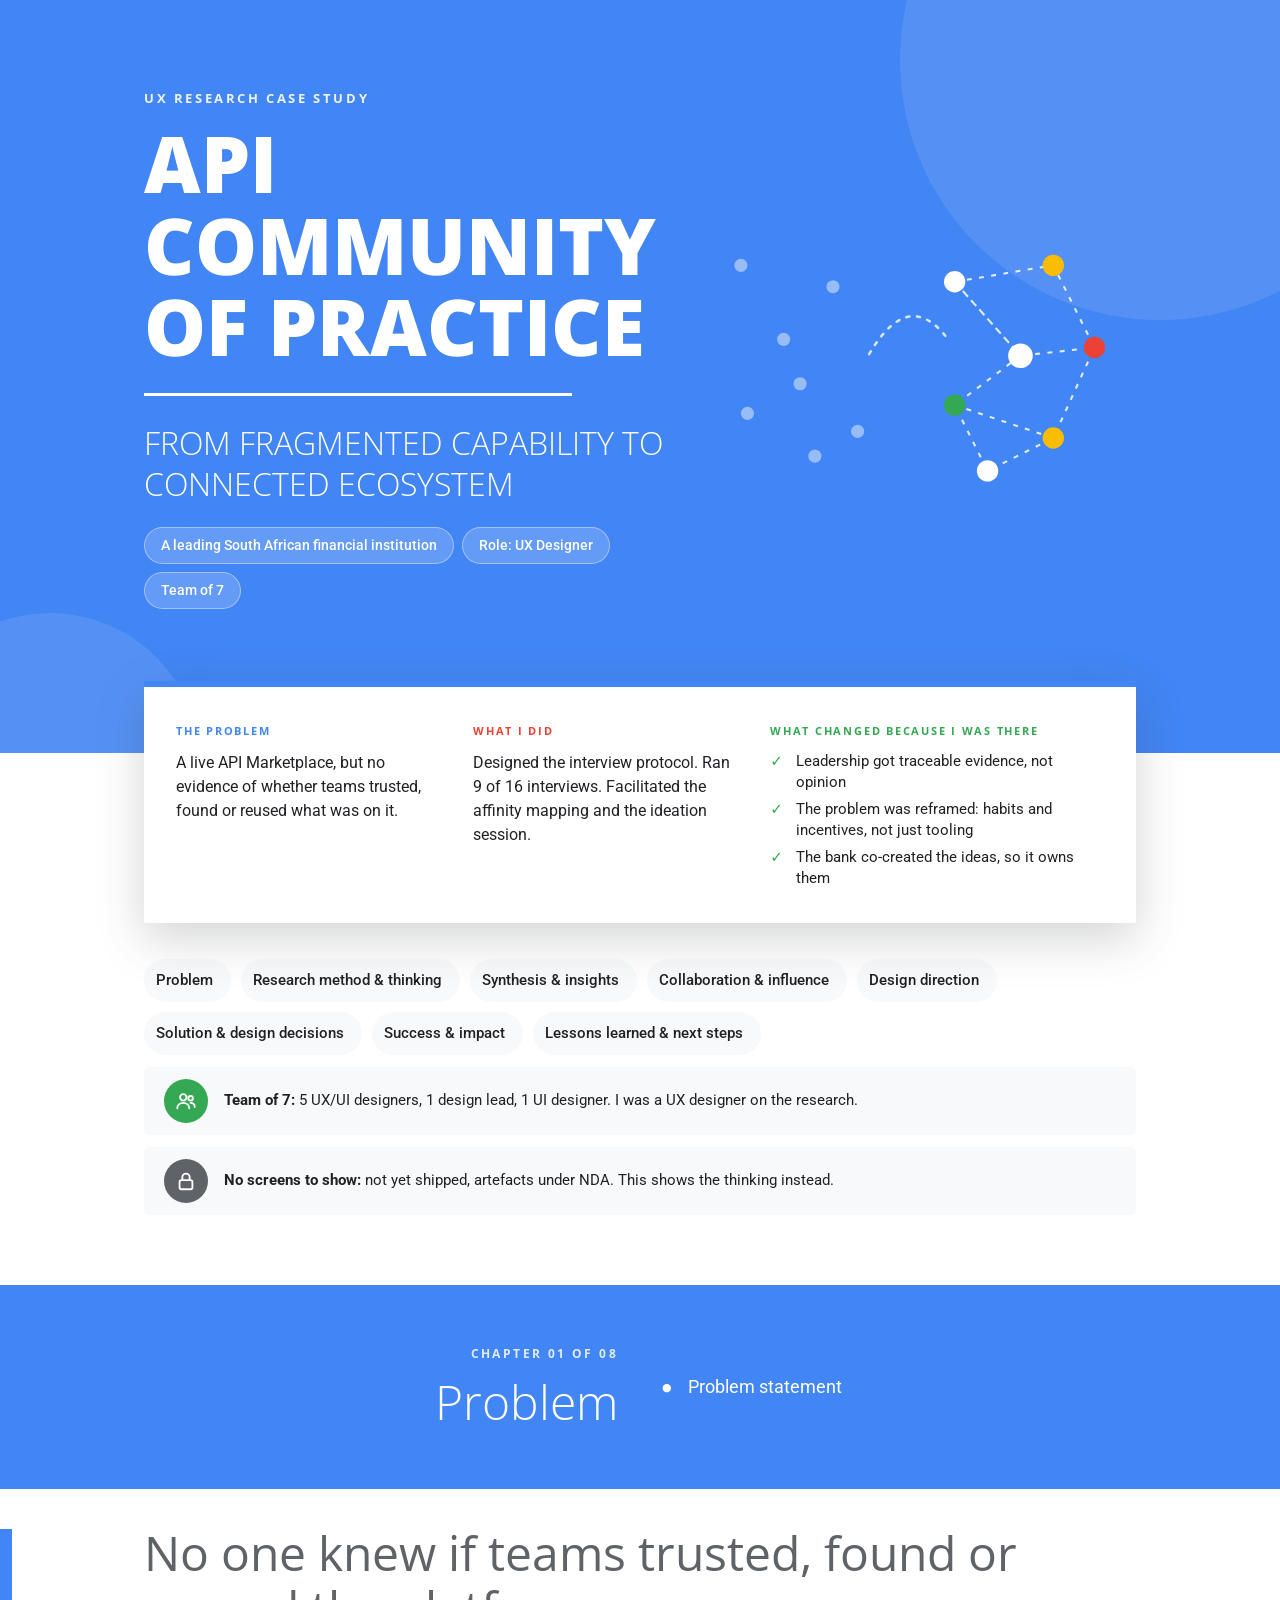
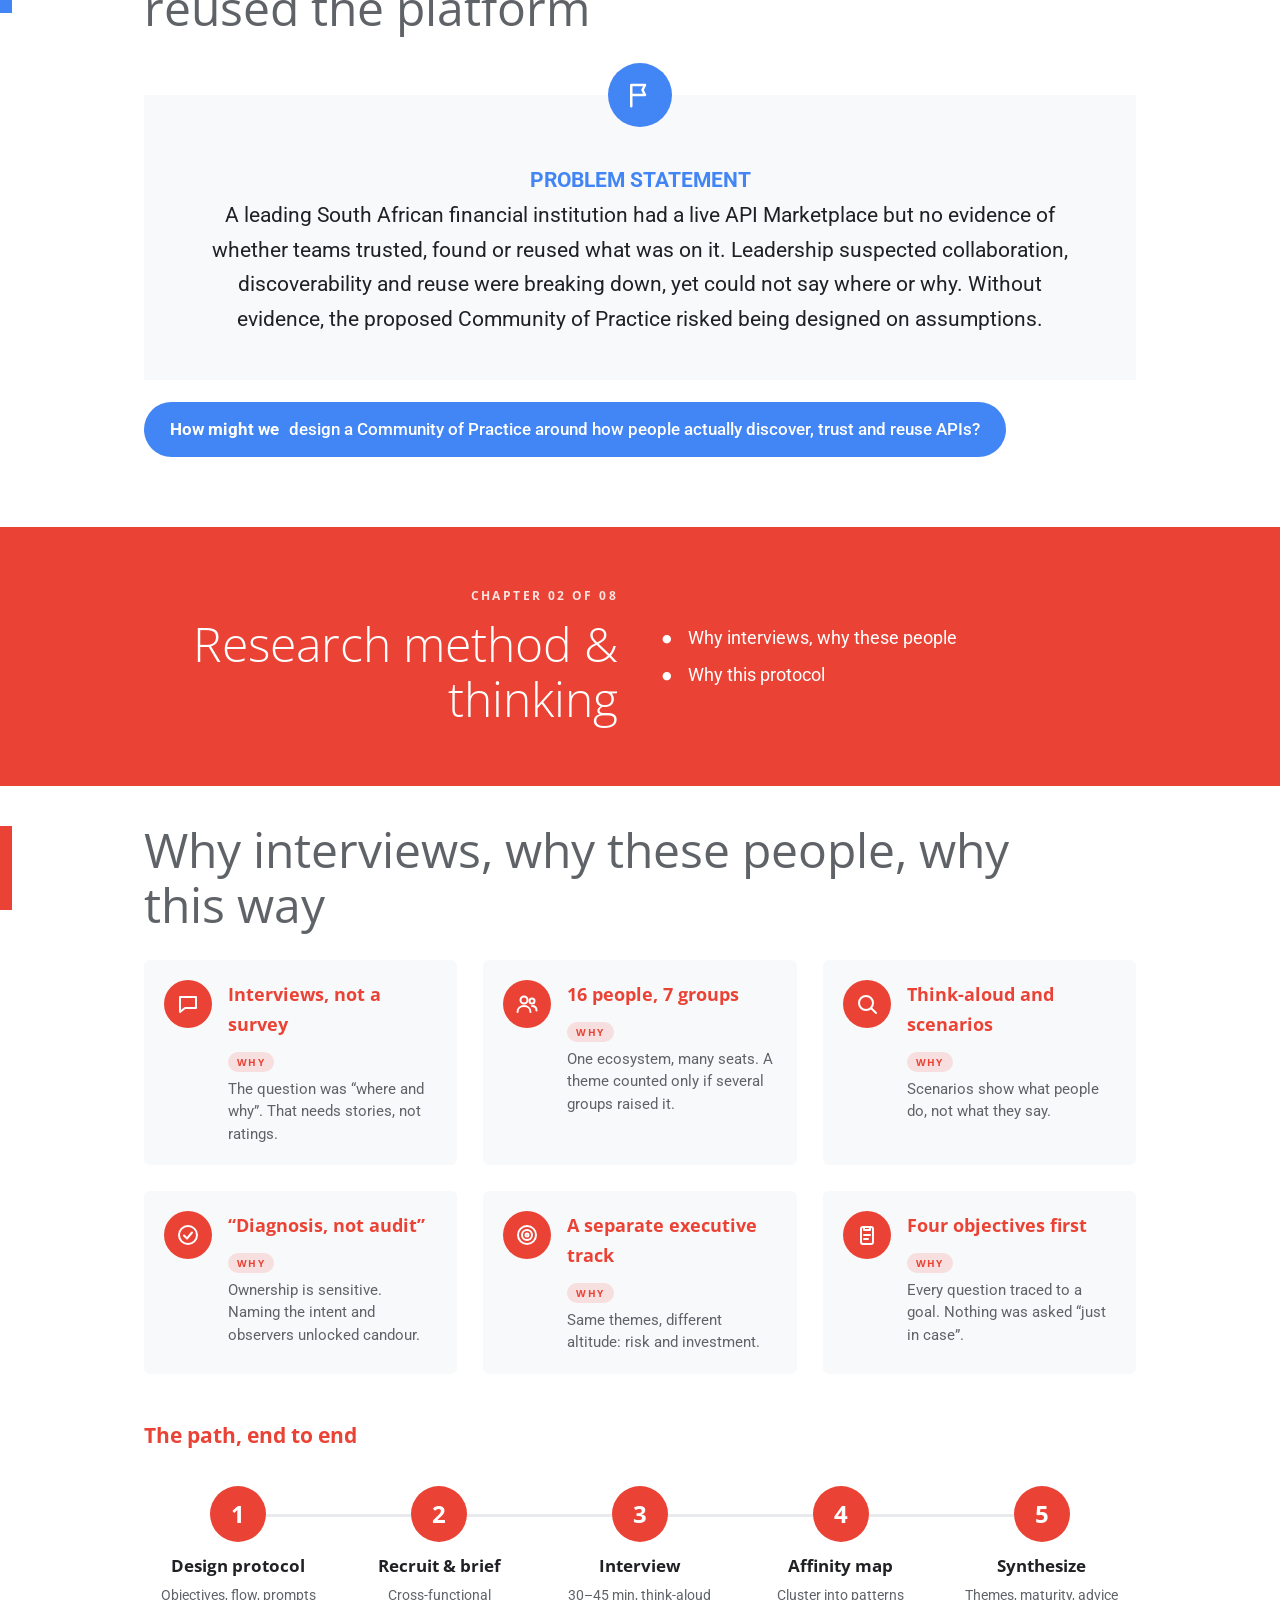
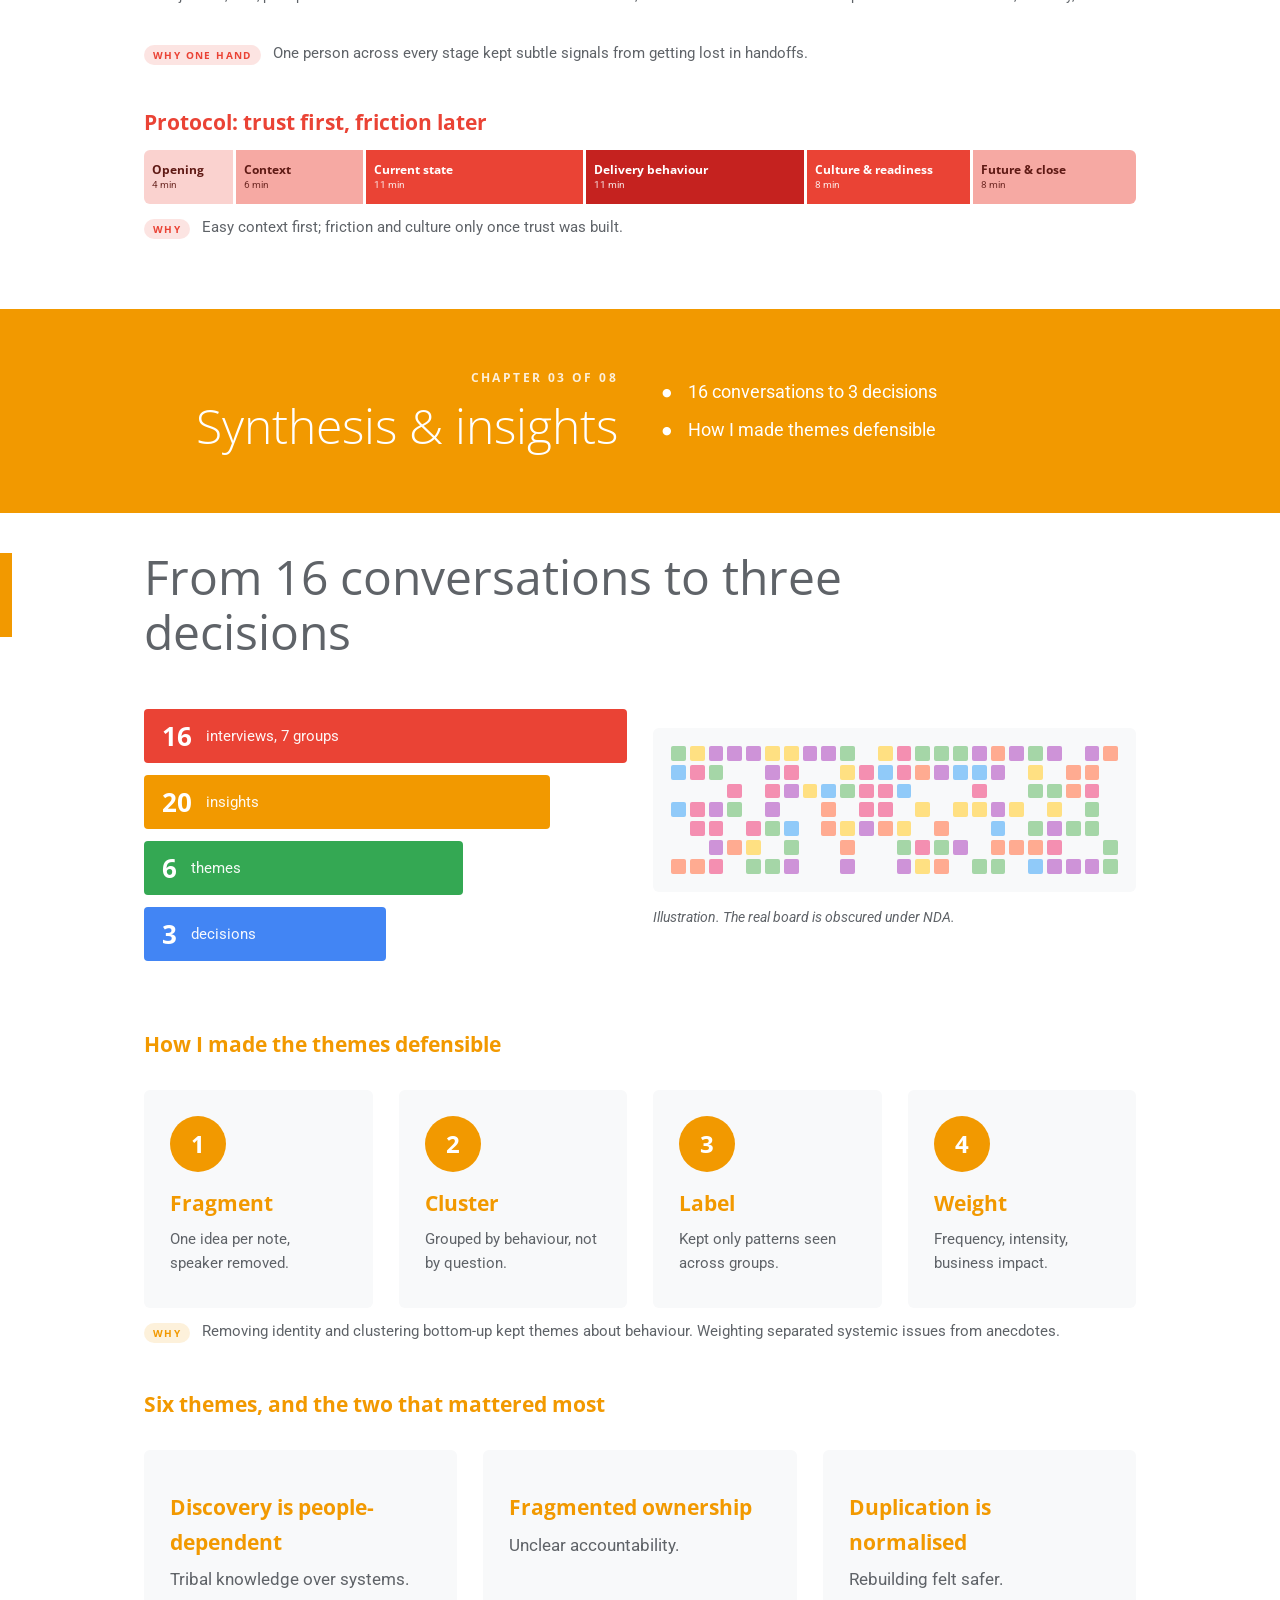
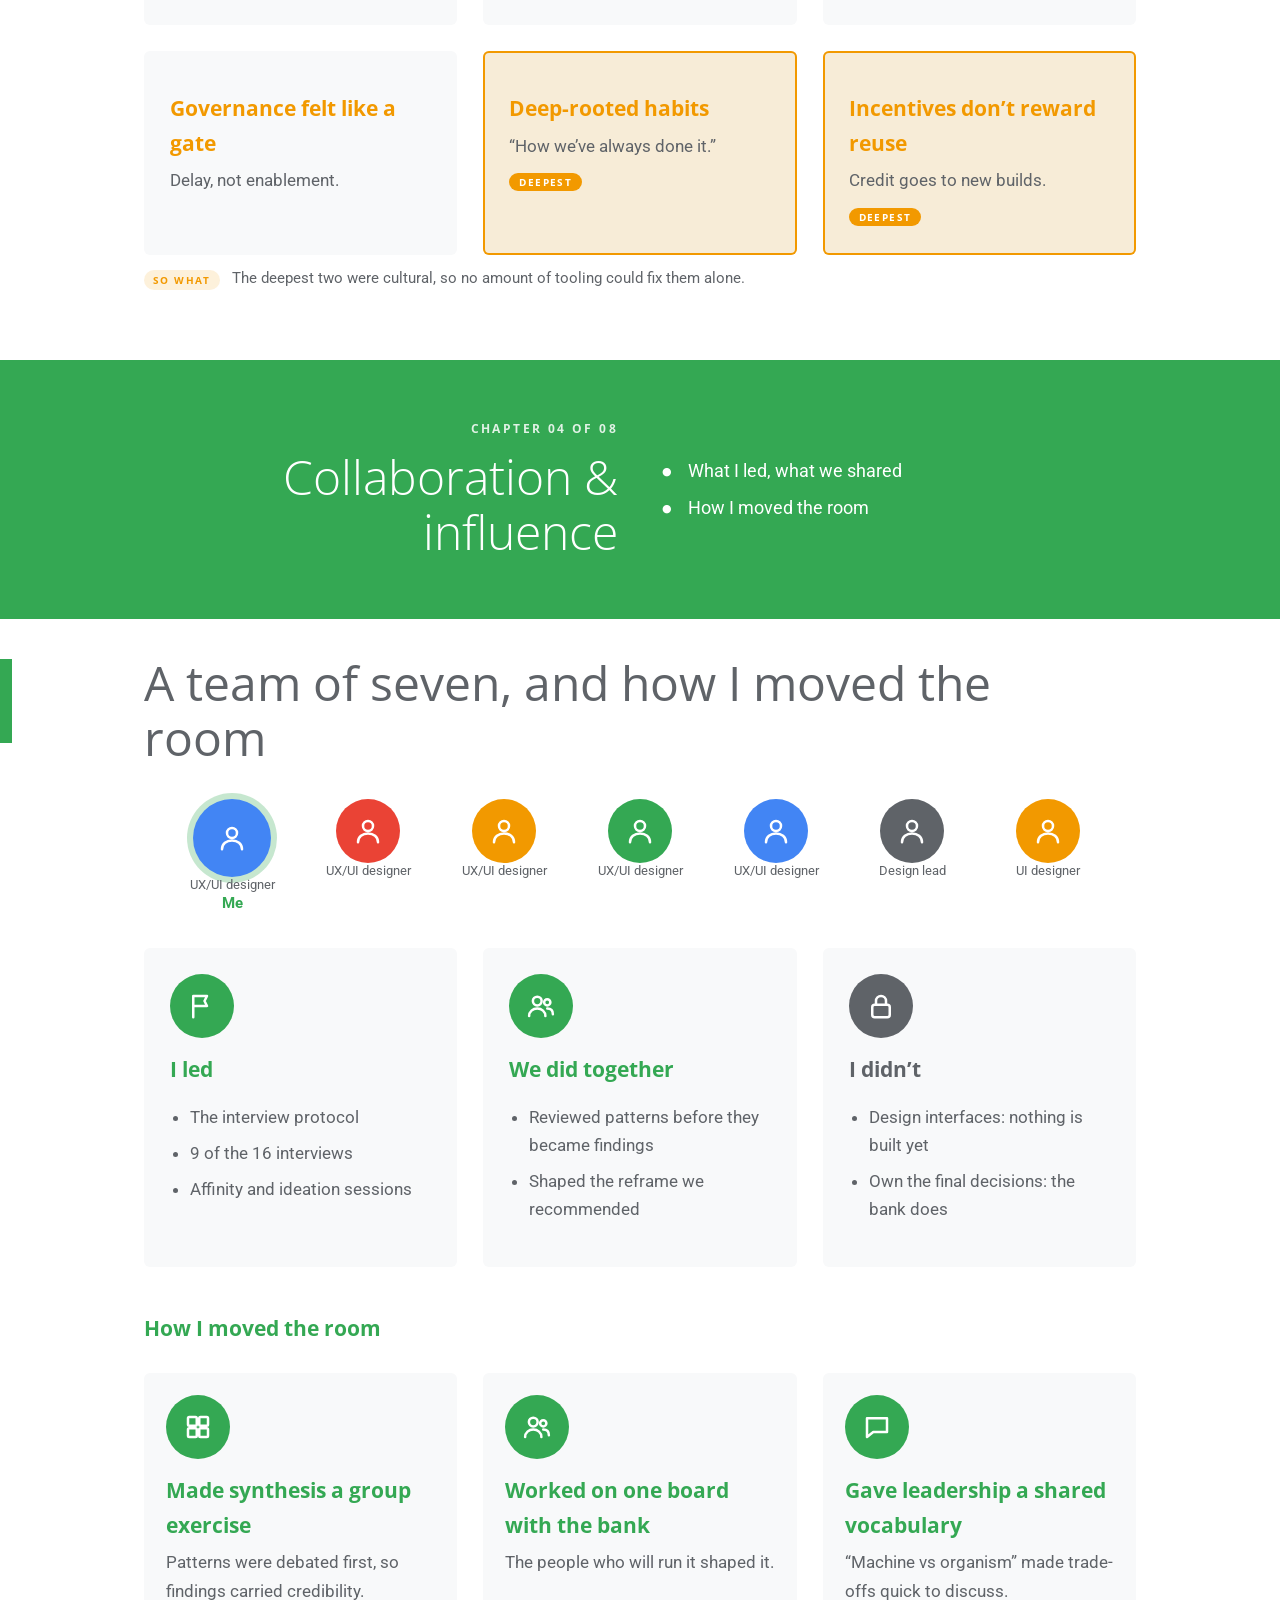
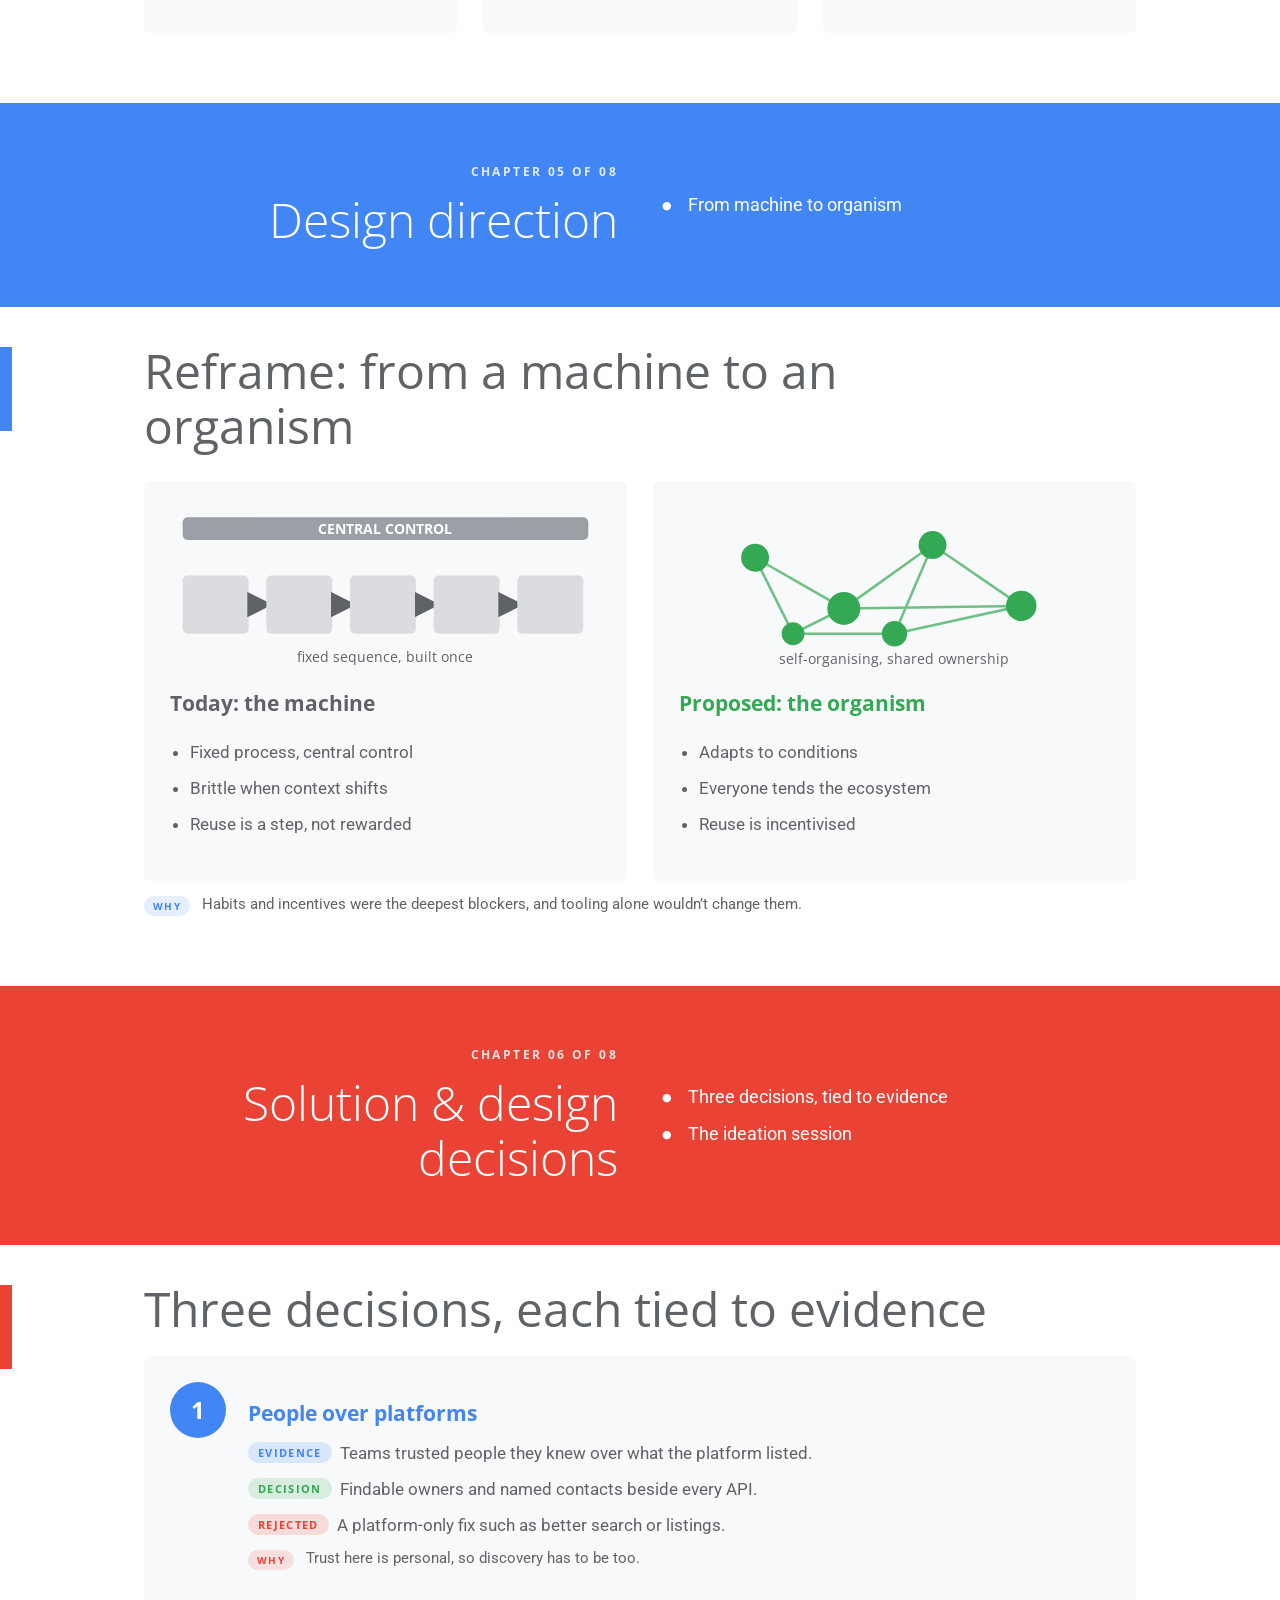
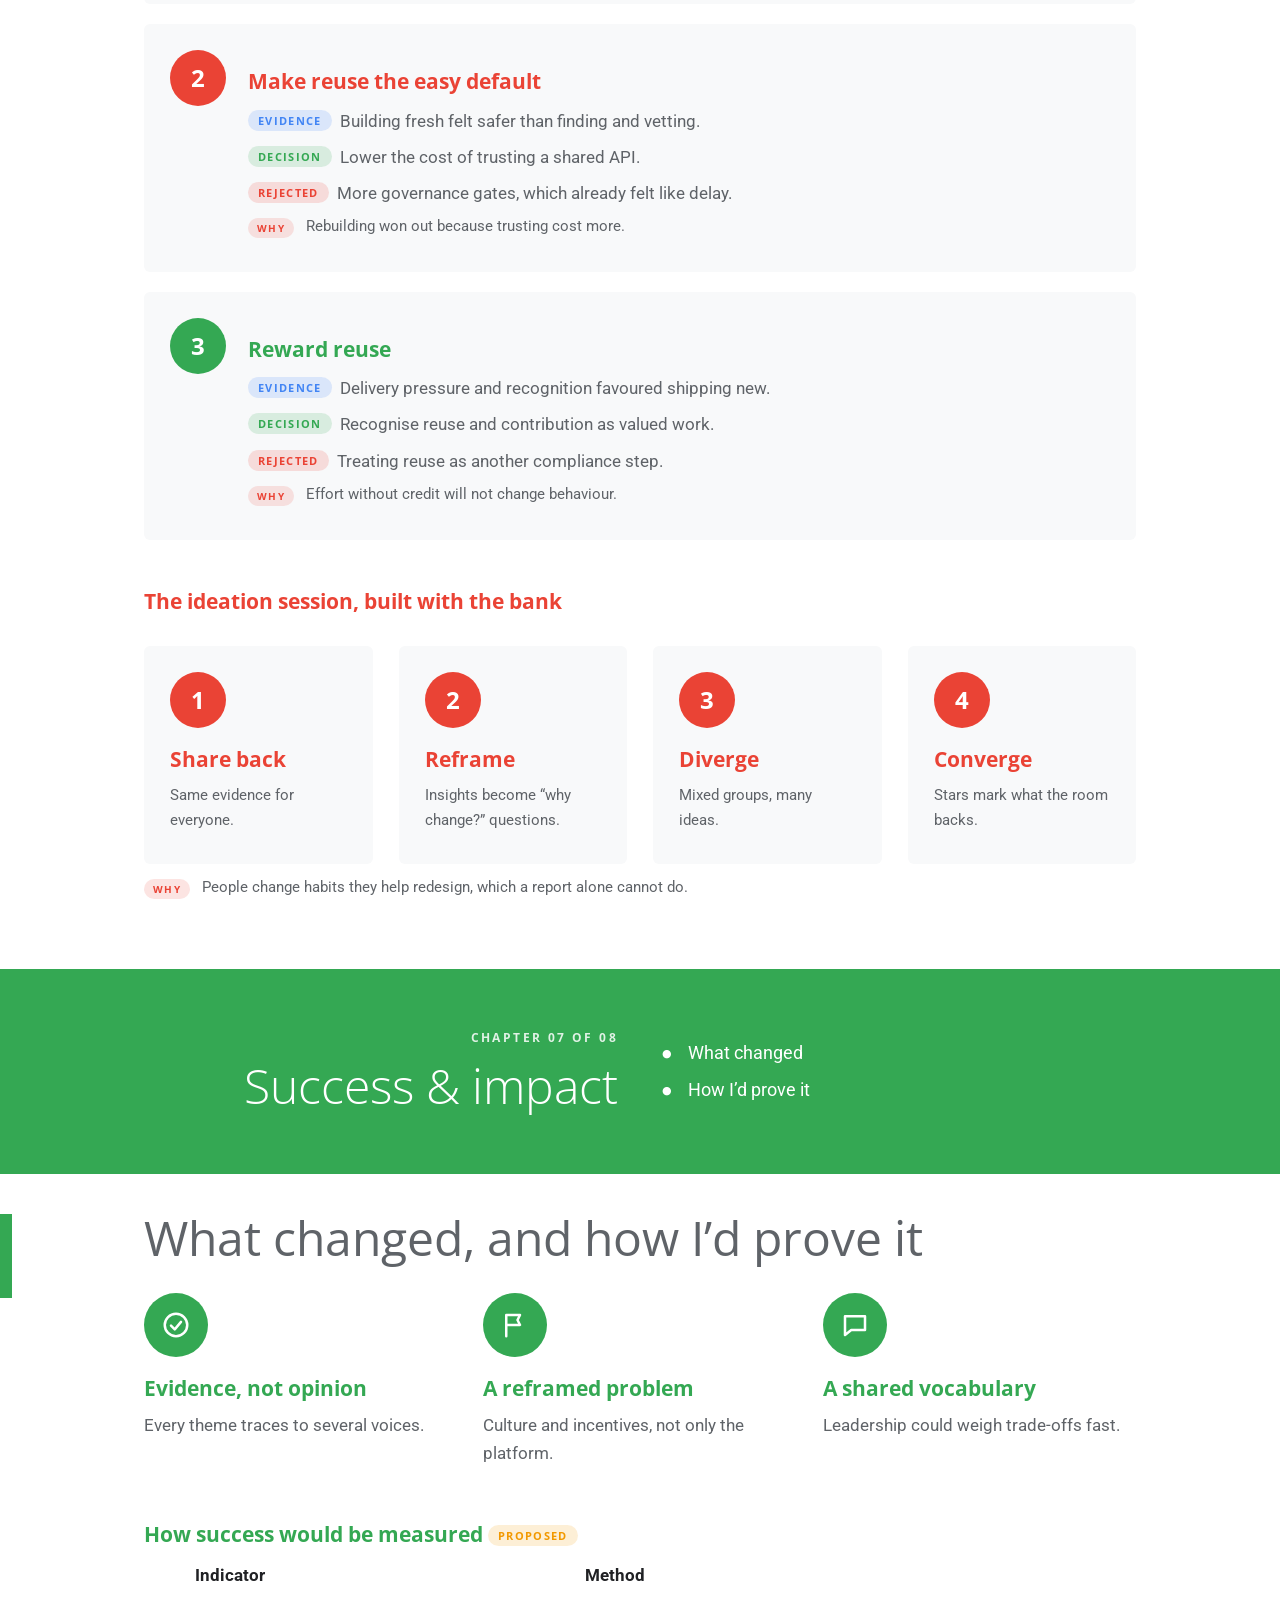
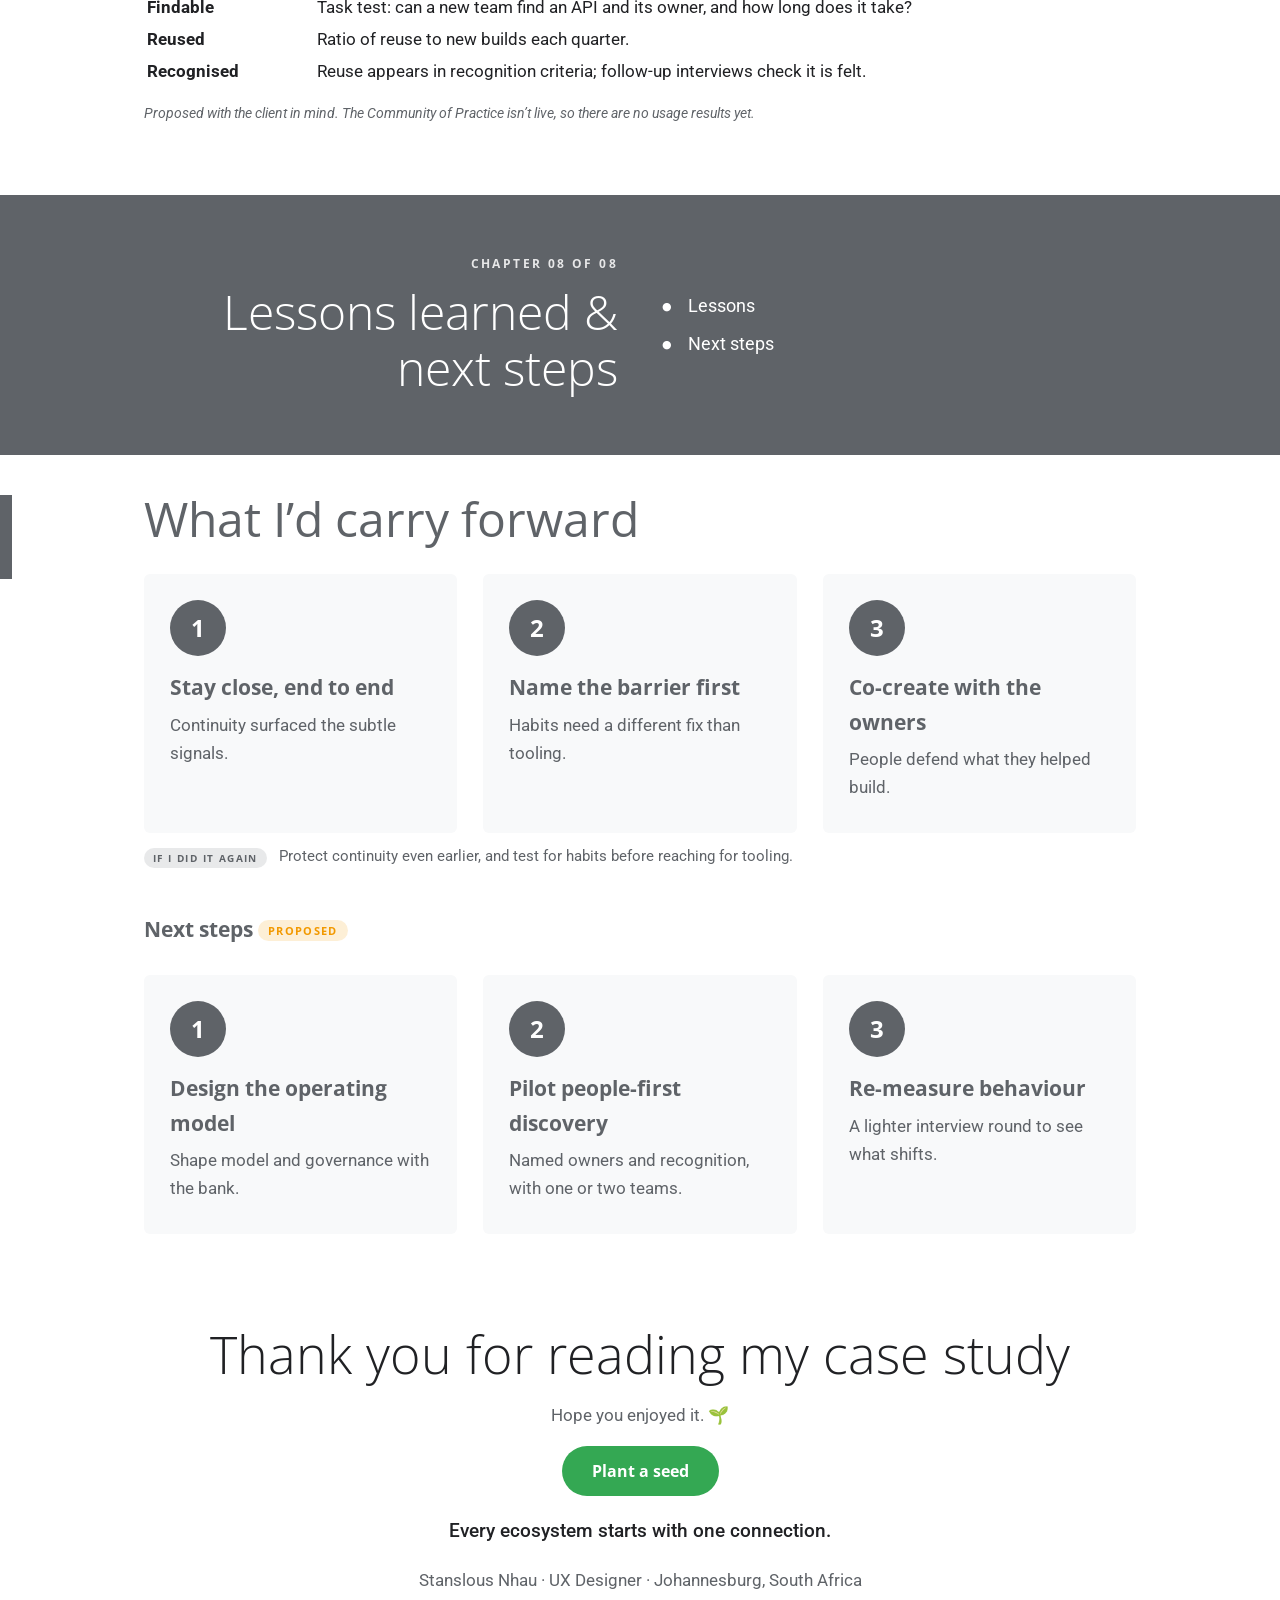
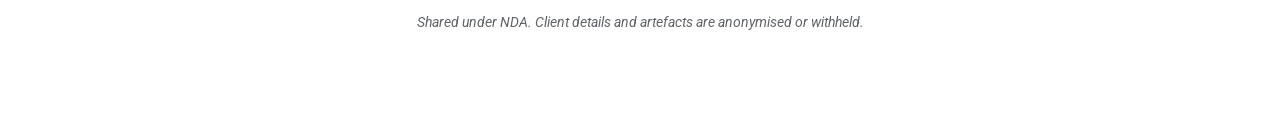
==== commit dd338a4d: "n" ====
--- a/enterprise-api.html
+++ b/enterprise-api.html
@@ -15,8 +15,8 @@
 .ico{display:inline-grid;place-items:center;width:64px;height:64px;border-radius:50%;background:var(--c,var(--ac,#4285F4))}.ico svg{width:30px;height:30px}
 .sum{position:relative;margin-top:60px;background:var(--box);padding:62px 48px 38px;text-align:center}.sum .ico{position:absolute;top:-32px;left:50%;transform:translateX(-50%)}.sum p{max-width:860px;margin:6px auto;font-size:clamp(17px,2vw,21px);line-height:1.65}.sum b{color:var(--ac,var(--ink))}
 .big{font:700 44px 'Open Sans',Inter,sans-serif;color:var(--ac)}
-.dv{margin:96px calc(50% - 50vw) 36px;background:var(--ac);color:#fff;padding:92px 24px}.dvi{max-width:1000px;margin:0 auto;display:grid;grid-template-columns:1fr 3px 1fr;gap:44px;align-items:center}.dl{text-align:right;font-weight:300;font-size:clamp(32px,5vw,56px);line-height:1.15}.dl small{display:block;font:700 12px 'Open Sans',sans-serif;letter-spacing:.2em;opacity:.85;margin-bottom:12px}.dvi i{align-self:stretch;background:#fff;min-height:150px;transform:rotate(1.2deg)}.dvi ul{list-style:none;padding:0;margin:0;font-size:20px;display:grid;gap:12px}.dvi li::before{content:"●";font-size:11px;margin-right:16px;vertical-align:2px}
-@media(max-width:760px){.dvi{grid-template-columns:1fr}.dl{text-align:left}.dvi i{min-height:3px;height:3px;transform:none}}
+.dv{margin:96px calc(50% - 50vw) 36px;background:var(--ac);color:#fff;padding:92px 24px}.dvi{max-width:1000px;margin:0 auto;display:grid;grid-template-columns:1fr 1fr;gap:44px;align-items:center}.dl{text-align:right;font-weight:300;font-size:clamp(32px,5vw,56px);line-height:1.15}.dl small{display:block;font:700 12px 'Open Sans',sans-serif;letter-spacing:.2em;opacity:.85;margin-bottom:12px}.dvi ul{list-style:none;padding:0;margin:0;font-size:20px;display:grid;gap:12px}.dvi li::before{content:"●";font-size:11px;margin-right:16px;vertical-align:2px}
+@media(max-width:760px){.dvi{grid-template-columns:1fr}.dl{text-align:left}}
 .sh{position:relative;margin:8px 0 18px}.sh::before{content:"";position:absolute;left:calc(50% - 50vw);top:4px;width:12px;height:84px;background:var(--ac)}h2{font-weight:400;font-size:clamp(30px,4.4vw,48px);line-height:1.15;color:var(--mut);margin:0;max-width:880px}
 .sb{font-weight:700;font-size:21px;color:var(--ac);margin:14px 0 6px}p.sb{margin-top:0}
 .g2,.g3,.g4,.ob{display:grid;gap:26px;margin-top:28px}.g2{grid-template-columns:repeat(auto-fit,minmax(300px,1fr))}.g3{grid-template-columns:repeat(auto-fit,minmax(250px,1fr))}.g4{grid-template-columns:repeat(auto-fit,minmax(220px,1fr))}.ob{grid-template-columns:1fr 1fr}@media(max-width:760px){.ob{grid-template-columns:1fr}}
@@ -36,7 +36,7 @@
 footer{text-align:center;padding:90px 0 80px;color:var(--mut)}.ty{font-weight:300;font-size:clamp(30px,4.6vw,52px);color:var(--ink);margin:0 auto 10px}.sd{background:#34A853;color:#fff;border:0;border-radius:99px;padding:14px 30px;font:700 16px 'Open Sans',sans-serif;cursor:pointer}.sd:active{transform:scale(.97)}.gr{font-weight:500;color:var(--ink);font-size:19px}
 @media print{#pg{display:none}.rv{opacity:1!important;transform:none!important}}
 
-.hero{padding:88px 0 130px}.dv{padding:60px 24px;margin-top:70px}.dl{font-size:clamp(30px,4.4vw,48px)}.dvi i{min-height:110px}.dvi ul{font-size:18px;gap:8px}
+.hero{padding:88px 0 130px}.dv{padding:60px 24px;margin-top:70px}.dl{font-size:clamp(30px,4.4vw,48px)}.dvi ul{font-size:18px;gap:8px}
 .cold{position:relative;z-index:2;margin-top:-72px;background:var(--bg);box-shadow:0 16px 44px rgba(60,64,67,.22);padding:28px 32px;display:grid;grid-template-columns:1fr 1fr 1.25fr;gap:30px;border-top:6px solid #4285F4}.cold small{font:700 11px 'Open Sans',sans-serif;letter-spacing:.16em}.cold p{margin:8px 0 0;font-size:16px;line-height:1.5}.tk{list-style:none;padding:0;margin:8px 0 0}.tk li{margin:6px 0;font-size:15px;line-height:1.4;padding-left:26px;position:relative}.tk li::before{content:"✓";position:absolute;left:0;color:#34A853;font-weight:700}@media(max-width:860px){.cold{grid-template-columns:1fr;margin-top:-40px}}
 .chk{margin-top:36px}.slim{display:flex;gap:16px;align-items:center;background:var(--box);padding:12px 20px;margin-top:12px;border-radius:6px}.slim .ico{width:44px;height:44px;flex:none}.slim .ico svg{width:22px;height:22px}.slim p{margin:0;font-size:15px}.cons{margin-top:6px}
 .why{display:flex;gap:12px;align-items:flex-start;margin:12px 0 0;color:var(--mut);font-size:15px;line-height:1.5}.ch .why,.cons .why{display:block}.ch .why b{display:table;margin:0 0 6px}.why b{flex:none;font:700 10px 'Open Sans',sans-serif;letter-spacing:.14em;color:var(--ac);background:color-mix(in srgb,var(--ac) 14%,transparent);padding:3px 9px;border-radius:99px;margin-top:3px;white-space:nowrap}
@@ -49,5 +49,5 @@
 </style></head><body><div id="pg"></div>
 <header class="hero"><div class="bl b1"></div><div class="bl b2"></div><div class="w hg"><div><div class="k0">UX RESEARCH CASE STUDY</div><h1>API Community of Practice</h1><div class="hl"></div><p class="sub">From fragmented capability to connected ecosystem</p><div class="chips"><span>A leading South African financial institution</span><span>Role: UX Designer</span><span>Team of 7</span></div></div><svg class="art" viewBox="0 0 520 340" role="img" aria-label="Scattered dots on the left connecting into a network on the right"><g fill="#fff" opacity=".45"><circle cx="40" cy="60" r="8"/><circle cx="92" cy="150" r="8"/><circle cx="48" cy="240" r="8"/><circle cx="130" cy="292" r="8"/><circle cx="152" cy="86" r="8"/><circle cx="112" cy="204" r="8"/><circle cx="182" cy="262" r="8"/></g><path d="M196 168C230 110 262 110 292 150" fill="none" stroke="#fff" stroke-width="3" stroke-dasharray="4 9" stroke-linecap="round" opacity=".8"/><g fill="none" stroke="#fff" stroke-width="2.5" opacity=".85" class="ln"><path d="M300 80L420 60L470 160L380 170ZM380 170L300 230L340 310L420 270L470 160M300 80L380 170M300 230L420 270"/></g><g class="nd"><circle cx="300" cy="80" r="13" fill="#fff"/><circle cx="420" cy="60" r="13" fill="#FBBC04"/><circle cx="470" cy="160" r="13" fill="#EA4335"/><circle cx="380" cy="170" r="15" fill="#fff"/><circle cx="300" cy="230" r="13" fill="#34A853"/><circle cx="420" cy="270" r="13" fill="#FBBC04"/><circle cx="340" cy="310" r="13" fill="#fff"/></g></svg></div></header>
 <main class="w"><div class="cold"><div><small style="color:#4285F4">THE PROBLEM</small><p>A live API Marketplace, but no evidence of whether teams trusted, found or reused what was on it.</p></div><div><small style="color:#EA4335">WHAT I DID</small><p>Designed the interview protocol. Ran 9 of 16 interviews. Facilitated the affinity mapping and the ideation session.</p></div><div><small style="color:#34A853">WHAT CHANGED BECAUSE I WAS THERE</small><ul class="tk"><li>Leadership got traceable evidence, not opinion</li><li>The problem was reframed: habits and incentives, not just tooling</li><li>The bank co-created the ideas, so it owns them</li></ul></div></div>
-<nav class="chk" aria-label="Case study contents"><a href="#problem" style="--ac:#4285F4"><i></i>Problem</a><a href="#research" style="--ac:#EA4335"><i></i>Research method &amp; thinking</a><a href="#synthesis" style="--ac:#F29900"><i></i>Synthesis &amp; insights</a><a href="#collab" style="--ac:#34A853"><i></i>Collaboration &amp; influence</a><a href="#direction" style="--ac:#4285F4"><i></i>Design direction</a><a href="#solution" style="--ac:#EA4335"><i></i>Solution &amp; design decisions</a><a href="#success" style="--ac:#34A853"><i></i>Success &amp; impact</a><a href="#lessons" style="--ac:#5F6368"><i></i>Lessons learned &amp; next steps</a></nav>
-<div class="slim"><span class="ico" style=--c:#34A853><svg viewBox="0 0 24 24" fill="none" stroke="#fff" stroke-width="2" stroke-linecap="round" stroke-linejoin="round" aria-hidden="true"><circle cx="9" cy="8" r="3.5"/><path d="M2.5 20c0-3.6 2.9-6 6.5-6s6.5 2.4 6.5 6"/><circle cx="17" cy="9" r="2.5"/><path d="M17 14c2.8 0 4.5 1.8 4.5 4.5"/></svg></span><p><b>Team of 7:</b> 5 UX/UI designers, 1 design lead, 1 UI designer. I was a UX designer on the research.</p></div><div class="slim"><span class="ico" style=--c:#5F6368><svg viewBox="0 0 24 24" fill="none" stroke="#fff" stroke-width="2" stroke-linecap="round" stroke-linejoin="round" aria-hidden="true"><rect x="5" y="11" width="14" height="10" rx="2"/><path d="M8 11V8a4 4 0 018 0v3"/></svg></span><p><b>No screens to show:</b> not yet shipped, artefacts under NDA. This shows the thinking instead.</p></div><div class="dv" id="problem" style="--ac:#4285F4"><div class="dvi"><div class="dl"><small>CHAPTER 01 OF 08</small>Problem</div><i></i><ul><li>Problem statement</li><li>Constraints I designed around</li></ul></div></div><section style="--ac:#4285F4"><div class="sh"><h2>No one knew if teams trusted, found or reused the platform</h2></div><div class="sum"><span class="ico"><svg viewBox="0 0 24 24" fill="none" stroke="#fff" stroke-width="2" stroke-linecap="round" stroke-linejoin="round" aria-hidden="true"><path d="M5 21V4M5 4h11l-2 4 2 4H5"/></svg></span><p><b>PROBLEM STATEMENT</b><br>A leading South African financial institution had a live API Marketplace but no evidence of whether teams trusted, found or reused what was on it. Leadership suspected collaboration, discoverability and reuse were breaking down, yet could not say where or why. Without evidence, the proposed Community of Practice risked being designed on assumptions.</p></div><div class="hmw"><b>How might we</b> design a Community of Practice around how people actually discover, trust and reuse APIs?</div><p class="sb" style="margin-top:40px">Constraints I designed around</p><div class="cons"><span class="cp">NDA: anonymity by default</span><span class="cp">Sensitive topics: ownership, incentives</span><span class="cp">Seven roles, one ecosystem</span><span class="cp">Platform already live</span><span class="cp">Nothing built yet</span></div></section><div class="dv" id="research" style="--ac:#EA4335"><div class="dvi"><div class="dl"><small>CHAPTER 02 OF 08</small>Research method &amp; thinking</div><i></i><ul><li>Why interviews, why these people</li><li>Why this protocol</li></ul></div></div><section style="--ac:#EA4335"><div class="sh"><h2>Why interviews, why these people, why this way</h2></div><div class="g3 cg"><div class="ch"><span class="ico"><svg viewBox="0 0 24 24" fill="none" stroke="#fff" stroke-width="2" stroke-linecap="round" stroke-linejoin="round" aria-hidden="true"><path d="M4 5h16v11H9l-5 4z"/></svg></span><div><h3 class="sb">Interviews, not a survey</h3><p class="why"><b>WHY</b><span>The question was “where and why”. That needs stories, not ratings.</span></p></div></div><div class="ch"><span class="ico"><svg viewBox="0 0 24 24" fill="none" stroke="#fff" stroke-width="2" stroke-linecap="round" stroke-linejoin="round" aria-hidden="true"><circle cx="9" cy="8" r="3.5"/><path d="M2.5 20c0-3.6 2.9-6 6.5-6s6.5 2.4 6.5 6"/><circle cx="17" cy="9" r="2.5"/><path d="M17 14c2.8 0 4.5 1.8 4.5 4.5"/></svg></span><div><h3 class="sb">16 people, 7 groups</h3><p class="why"><b>WHY</b><span>One ecosystem, many seats. A theme counted only if several groups raised it.</span></p></div></div><div class="ch"><span class="ico"><svg viewBox="0 0 24 24" fill="none" stroke="#fff" stroke-width="2" stroke-linecap="round" stroke-linejoin="round" aria-hidden="true"><circle cx="11" cy="11" r="7"/><path d="M16.5 16.5L21 21"/></svg></span><div><h3 class="sb">Think-aloud and scenarios</h3><p class="why"><b>WHY</b><span>Scenarios show what people do, not what they say.</span></p></div></div><div class="ch"><span class="ico"><svg viewBox="0 0 24 24" fill="none" stroke="#fff" stroke-width="2" stroke-linecap="round" stroke-linejoin="round" aria-hidden="true"><circle cx="12" cy="12" r="9"/><path d="M8 12.5l3 3 5-6"/></svg></span><div><h3 class="sb">“Diagnosis, not audit”</h3><p class="why"><b>WHY</b><span>Ownership is sensitive. Naming the intent and observers unlocked candour.</span></p></div></div><div class="ch"><span class="ico"><svg viewBox="0 0 24 24" fill="none" stroke="#fff" stroke-width="2" stroke-linecap="round" stroke-linejoin="round" aria-hidden="true"><circle cx="12" cy="12" r="9"/><circle cx="12" cy="12" r="5"/><circle cx="12" cy="12" r="1.5"/></svg></span><div><h3 class="sb">A separate executive track</h3><p class="why"><b>WHY</b><span>Same themes, different altitude: risk and investment.</span></p></div></div><div class="ch"><span class="ico"><svg viewBox="0 0 24 24" fill="none" stroke="#fff" stroke-width="2" stroke-linecap="round" stroke-linejoin="round" aria-hidden="true"><rect x="6" y="4" width="12" height="17" rx="2"/><path d="M9 4h6v3H9zM9 12h6M9 16h4"/></svg></span><div><h3 class="sb">Four objectives first</h3><p class="why"><b>WHY</b><span>Every question traced to a goal. Nothing was asked “just in case”.</span></p></div></div></div><p class="sb" style="margin-top:44px">The path, end to end</p><div class="stp"><div class="sp"><span class="num">1</span><b>Design protocol</b><small>Objectives, flow, prompts</small></div><div class="sp"><span class="num">2</span><b>Recruit &amp; brief</b><small>Cross-functional</small></div><div class="sp"><span class="num">3</span><b>Interview</b><small>30–45 min, think-aloud</small></div><div class="sp"><span class="num">4</span><b>Affinity map</b><small>Cluster into patterns</small></div><div class="sp"><span class="num">5</span><b>Synthesize</b><small>Themes, maturity, advice</small></div></div><p class="why"><b>WHY ONE HAND</b><span>One person across every stage kept subtle signals from getting lost in handoffs.</span></p><p class="sb" style="margin-top:40px">Protocol: trust first, friction later</p><div class="seg"><div style="flex:4;background:#FAD2CF;color:#5F1A15"><b>Opening</b><small>4 min</small></div><div style="flex:6;background:#F6A9A3;color:#5F1A15"><b>Context</b><small>6 min</small></div><div style="flex:11;background:#EA4335;color:#fff"><b>Current state</b><small>11 min</small></div><div style="flex:11;background:#C5221F;color:#fff"><b>Delivery behaviour</b><small>11 min</small></div><div style="flex:8;background:#EA4335;color:#fff"><b>Culture &amp; readiness</b><small>8 min</small></div><div style="flex:8;background:#F6A9A3;color:#5F1A15"><b>Future &amp; close</b><small>8 min</small></div></div><p class="why"><b>WHY</b><span>Easy context first; friction and culture only once trust was built.</span></p></section><div class="dv" id="synthesis" style="--ac:#F29900"><div class="dvi"><div class="dl"><small>CHAPTER 03 OF 08</small>Synthesis &amp; insights</div><i></i><ul><li>16 conversations to 3 decisions</li><li>How I made themes defensible</li></ul></div></div><section style="--ac:#F29900"><div class="sh"><h2>From 16 conversations to three decisions</h2></div><div class="g2" style="align-items:center"><div class="fun"><div class="fr"><i style="width:100%;--c:#EA4335"><b>16</b><span>interviews, 7 groups</span></i></div><div class="fr"><i style="width:84%;--c:#F29900"><b>20</b><span>insights</span></i></div><div class="fr"><i style="width:66%;--c:#34A853"><b>6</b><span>themes</span></i></div><div class="fr"><i style="width:50%;--c:#4285F4"><b>3</b><span>decisions</span></i></div></div><div><div class="mz" role="img" aria-label="Illustration of a colour-coded sticky-note affinity board"><i style="background:#A5D6A7"></i><i style="background:#FFE082"></i><i style="background:#CE93D8"></i><i style="background:#CE93D8"></i><i style="background:#CE93D8"></i><i style="background:#FFE082"></i><i style="background:#FFE082"></i><i style="background:#CE93D8"></i><i style="background:#CE93D8"></i><i style="background:#A5D6A7"></i><i style="background:transparent"></i><i style="background:#FFE082"></i><i style="background:#F48FB1"></i><i style="background:#A5D6A7"></i><i style="background:#A5D6A7"></i><i style="background:#A5D6A7"></i><i style="background:#CE93D8"></i><i style="background:#FFAB91"></i><i style="background:#CE93D8"></i><i style="background:#A5D6A7"></i><i style="background:#CE93D8"></i><i style="background:transparent"></i><i style="background:#CE93D8"></i><i style="background:#FFAB91"></i><i style="background:#90CAF9"></i><i style="background:#F48FB1"></i><i style="background:#A5D6A7"></i><i style="background:transparent"></i><i style="background:transparent"></i><i style="background:#CE93D8"></i><i style="background:#F48FB1"></i><i style="background:transparent"></i><i style="background:transparent"></i><i style="background:#FFE082"></i><i style="background:#F48FB1"></i><i style="background:#90CAF9"></i><i style="background:#F48FB1"></i><i style="background:#FFAB91"></i><i style="background:#CE93D8"></i><i style="background:#90CAF9"></i><i style="background:#90CAF9"></i><i style="background:#CE93D8"></i><i style="background:transparent"></i><i style="background:#FFE082"></i><i style="background:transparent"></i><i style="background:#FFAB91"></i><i style="background:#FFAB91"></i><i style="background:transparent"></i><i style="background:transparent"></i><i style="background:transparent"></i><i style="background:transparent"></i><i style="background:#F48FB1"></i><i style="background:transparent"></i><i style="background:#F48FB1"></i><i style="background:#CE93D8"></i><i style="background:#FFE082"></i><i style="background:#90CAF9"></i><i style="background:#A5D6A7"></i><i style="background:#F48FB1"></i><i style="background:#F48FB1"></i><i style="background:#90CAF9"></i><i style="background:transparent"></i><i style="background:transparent"></i><i style="background:transparent"></i><i style="background:#F48FB1"></i><i style="background:transparent"></i><i style="background:transparent"></i><i style="background:#A5D6A7"></i><i style="background:#A5D6A7"></i><i style="background:#FFAB91"></i><i style="background:#F48FB1"></i><i style="background:transparent"></i><i style="background:#90CAF9"></i><i style="background:#F48FB1"></i><i style="background:#CE93D8"></i><i style="background:#A5D6A7"></i><i style="background:transparent"></i><i style="background:#CE93D8"></i><i style="background:transparent"></i><i style="background:transparent"></i><i style="background:#FFAB91"></i><i style="background:transparent"></i><i style="background:#F48FB1"></i><i style="background:#F48FB1"></i><i style="background:transparent"></i><i style="background:#FFE082"></i><i style="background:transparent"></i><i style="background:#FFE082"></i><i style="background:#FFE082"></i><i style="background:#CE93D8"></i><i style="background:#FFE082"></i><i style="background:transparent"></i><i style="background:#FFE082"></i><i style="background:transparent"></i><i style="background:#A5D6A7"></i><i style="background:transparent"></i><i style="background:transparent"></i><i style="background:#F48FB1"></i><i style="background:#F48FB1"></i><i style="background:transparent"></i><i style="background:#F48FB1"></i><i style="background:#A5D6A7"></i><i style="background:#90CAF9"></i><i style="background:transparent"></i><i style="background:#FFAB91"></i><i style="background:#FFE082"></i><i style="background:#CE93D8"></i><i style="background:#FFAB91"></i><i style="background:#FFE082"></i><i style="background:transparent"></i><i style="background:#FFAB91"></i><i style="background:transparent"></i><i style="background:transparent"></i><i style="background:#90CAF9"></i><i style="background:transparent"></i><i style="background:#A5D6A7"></i><i style="background:#CE93D8"></i><i style="background:#A5D6A7"></i><i style="background:#A5D6A7"></i><i style="background:transparent"></i><i style="background:transparent"></i><i style="background:transparent"></i><i style="background:#CE93D8"></i><i style="background:#FFAB91"></i><i style="background:#FFE082"></i><i style="background:transparent"></i><i style="background:#A5D6A7"></i><i style="background:transparent"></i><i style="background:transparent"></i><i style="background:#FFAB91"></i><i style="background:transparent"></i><i style="background:transparent"></i><i style="background:#A5D6A7"></i><i style="background:#F48FB1"></i><i style="background:#A5D6A7"></i><i style="background:#CE93D8"></i><i style="background:transparent"></i><i style="background:#FFAB91"></i><i style="background:#FFAB91"></i><i style="background:#FFAB91"></i><i style="background:#F48FB1"></i><i style="background:transparent"></i><i style="background:transparent"></i><i style="background:#A5D6A7"></i><i style="background:#FFAB91"></i><i style="background:#FFAB91"></i><i style="background:#F48FB1"></i><i style="background:transparent"></i><i style="background:#A5D6A7"></i><i style="background:#A5D6A7"></i><i style="background:#CE93D8"></i><i style="background:transparent"></i><i style="background:transparent"></i><i style="background:#CE93D8"></i><i style="background:transparent"></i><i style="background:transparent"></i><i style="background:#CE93D8"></i><i style="background:#FFE082"></i><i style="background:#FFAB91"></i><i style="background:transparent"></i><i style="background:#A5D6A7"></i><i style="background:#A5D6A7"></i><i style="background:transparent"></i><i style="background:#90CAF9"></i><i style="background:#CE93D8"></i><i style="background:#CE93D8"></i><i style="background:#CE93D8"></i><i style="background:#A5D6A7"></i></div><p class="cap">Illustration. The real board is obscured under NDA.</p></div></div><p class="sb" style="margin-top:44px">How I made the themes defensible</p><div class="g4"><div class="bx"><span class="num" style=--c:#F29900>1</span><h3 class="sb" style=color:#F29900>Fragment</h3><p>One idea per note, speaker removed.</p></div><div class="bx"><span class="num" style=--c:#F29900>2</span><h3 class="sb" style=color:#F29900>Cluster</h3><p>Grouped by behaviour, not by question.</p></div><div class="bx"><span class="num" style=--c:#F29900>3</span><h3 class="sb" style=color:#F29900>Label</h3><p>Kept only patterns seen across groups.</p></div><div class="bx"><span class="num" style=--c:#F29900>4</span><h3 class="sb" style=color:#F29900>Weight</h3><p>Frequency, intensity, business impact.</p></div></div><p class="why"><b>WHY</b><span>Removing identity and clustering bottom-up kept themes about behaviour. Weighting separated systemic issues from anecdotes.</span></p><p class="sb" style="margin-top:44px">Six themes, and the two that mattered most</p><div class="g3 th"><div class="bx"><h3 class="sb">Discovery is people-dependent</h3><p>Tribal knowledge over systems.</p></div><div class="bx"><h3 class="sb">Fragmented ownership</h3><p>Unclear accountability.</p></div><div class="bx"><h3 class="sb">Duplication is normalised</h3><p>Rebuilding felt safer.</p></div><div class="bx"><h3 class="sb">Governance felt like a gate</h3><p>Delay, not enablement.</p></div><div class="bx hot"><h3 class="sb" style=color:#F29900>Deep-rooted habits</h3><p>“How we’ve always done it.”</p><span class=dp>DEEPEST</span></div><div class="bx hot"><h3 class="sb" style=color:#F29900>Incentives don’t reward reuse</h3><p>Credit goes to new builds.</p><span class=dp>DEEPEST</span></div></div><p class="why"><b>SO WHAT</b><span>The deepest two were cultural, so no amount of tooling could fix them alone.</span></p></section><div class="dv" id="collab" style="--ac:#34A853"><div class="dvi"><div class="dl"><small>CHAPTER 04 OF 08</small>Collaboration &amp; influence</div><i></i><ul><li>What I led, what we shared</li><li>How I moved the room</li></ul></div></div><section style="--ac:#34A853"><div class="sh"><h2>A team of seven, and how I moved the room</h2></div><div class="tm"><div class="me"><span class="ico" style=--c:#4285F4><svg viewBox="0 0 24 24" fill="none" stroke="#fff" stroke-width="2" stroke-linecap="round" stroke-linejoin="round" aria-hidden="true"><circle cx="12" cy="8" r="4"/><path d="M4 21c0-4.4 3.6-7 8-7s8 2.6 8 7"/></svg></span><br>UX/UI designer<br><b>Me</b></div><div class=""><span class="ico" style=--c:#EA4335><svg viewBox="0 0 24 24" fill="none" stroke="#fff" stroke-width="2" stroke-linecap="round" stroke-linejoin="round" aria-hidden="true"><circle cx="12" cy="8" r="4"/><path d="M4 21c0-4.4 3.6-7 8-7s8 2.6 8 7"/></svg></span><br>UX/UI designer</div><div class=""><span class="ico" style=--c:#F29900><svg viewBox="0 0 24 24" fill="none" stroke="#fff" stroke-width="2" stroke-linecap="round" stroke-linejoin="round" aria-hidden="true"><circle cx="12" cy="8" r="4"/><path d="M4 21c0-4.4 3.6-7 8-7s8 2.6 8 7"/></svg></span><br>UX/UI designer</div><div class=""><span class="ico" style=--c:#34A853><svg viewBox="0 0 24 24" fill="none" stroke="#fff" stroke-width="2" stroke-linecap="round" stroke-linejoin="round" aria-hidden="true"><circle cx="12" cy="8" r="4"/><path d="M4 21c0-4.4 3.6-7 8-7s8 2.6 8 7"/></svg></span><br>UX/UI designer</div><div class=""><span class="ico" style=--c:#4285F4><svg viewBox="0 0 24 24" fill="none" stroke="#fff" stroke-width="2" stroke-linecap="round" stroke-linejoin="round" aria-hidden="true"><circle cx="12" cy="8" r="4"/><path d="M4 21c0-4.4 3.6-7 8-7s8 2.6 8 7"/></svg></span><br>UX/UI designer</div><div class=""><span class="ico" style=--c:#5F6368><svg viewBox="0 0 24 24" fill="none" stroke="#fff" stroke-width="2" stroke-linecap="round" stroke-linejoin="round" aria-hidden="true"><circle cx="12" cy="8" r="4"/><path d="M4 21c0-4.4 3.6-7 8-7s8 2.6 8 7"/></svg></span><br>Design lead</div><div class=""><span class="ico" style=--c:#F29900><svg viewBox="0 0 24 24" fill="none" stroke="#fff" stroke-width="2" stroke-linecap="round" stroke-linejoin="round" aria-hidden="true"><circle cx="12" cy="8" r="4"/><path d="M4 21c0-4.4 3.6-7 8-7s8 2.6 8 7"/></svg></span><br>UI designer</div></div><div class="g3"><div class="bx"><span class="ico" style=--c:#34A853><svg viewBox="0 0 24 24" fill="none" stroke="#fff" stroke-width="2" stroke-linecap="round" stroke-linejoin="round" aria-hidden="true"><path d="M5 21V4M5 4h11l-2 4 2 4H5"/></svg></span><h3 class="sb" style="color:#34A853">I led</h3><ul class="li"><li>The interview protocol</li><li>9 of the 16 interviews</li><li>Affinity and ideation sessions</li></ul></div><div class="bx"><span class="ico" style=--c:#34A853><svg viewBox="0 0 24 24" fill="none" stroke="#fff" stroke-width="2" stroke-linecap="round" stroke-linejoin="round" aria-hidden="true"><circle cx="9" cy="8" r="3.5"/><path d="M2.5 20c0-3.6 2.9-6 6.5-6s6.5 2.4 6.5 6"/><circle cx="17" cy="9" r="2.5"/><path d="M17 14c2.8 0 4.5 1.8 4.5 4.5"/></svg></span><h3 class="sb" style="color:#34A853">We did together</h3><ul class="li"><li>Reviewed patterns before they became findings</li><li>Shaped the reframe we recommended</li></ul></div><div class="bx"><span class="ico" style=--c:#5F6368><svg viewBox="0 0 24 24" fill="none" stroke="#fff" stroke-width="2" stroke-linecap="round" stroke-linejoin="round" aria-hidden="true"><rect x="5" y="11" width="14" height="10" rx="2"/><path d="M8 11V8a4 4 0 018 0v3"/></svg></span><h3 class="sb" style="color:#5F6368">I didn’t</h3><ul class="li"><li>Design interfaces: nothing is built yet</li><li>Own the final decisions: the bank does</li></ul></div></div><p class="sb" style="margin-top:44px">How I moved the room</p><div class="g3 mv"><div class="blk"><span class="ico" style=--c:#34A853><svg viewBox="0 0 24 24" fill="none" stroke="#fff" stroke-width="2" stroke-linecap="round" stroke-linejoin="round" aria-hidden="true"><rect x="4" y="4" width="7" height="7" rx="1"/><rect x="13" y="4" width="7" height="7" rx="1"/><rect x="4" y="13" width="7" height="7" rx="1"/><rect x="13" y="13" width="7" height="7" rx="1"/></svg></span><h3 class="sb">Made synthesis a group exercise</h3><p>Patterns were debated first, so findings carried credibility.</p></div><div class="blk"><span class="ico" style=--c:#34A853><svg viewBox="0 0 24 24" fill="none" stroke="#fff" stroke-width="2" stroke-linecap="round" stroke-linejoin="round" aria-hidden="true"><circle cx="9" cy="8" r="3.5"/><path d="M2.5 20c0-3.6 2.9-6 6.5-6s6.5 2.4 6.5 6"/><circle cx="17" cy="9" r="2.5"/><path d="M17 14c2.8 0 4.5 1.8 4.5 4.5"/></svg></span><h3 class="sb">Worked on one board with the bank</h3><p>The people who will run it shaped it.</p></div><div class="blk"><span class="ico" style=--c:#34A853><svg viewBox="0 0 24 24" fill="none" stroke="#fff" stroke-width="2" stroke-linecap="round" stroke-linejoin="round" aria-hidden="true"><path d="M4 5h16v11H9l-5 4z"/></svg></span><h3 class="sb">Gave leadership a shared vocabulary</h3><p>“Machine vs organism” made trade-offs quick to discuss.</p></div></div></section><div class="dv" id="direction" style="--ac:#4285F4"><div class="dvi"><div class="dl"><small>CHAPTER 05 OF 08</small>Design direction</div><i></i><ul><li>From machine to organism</li></ul></div></div><section style="--ac:#4285F4"><div class="sh"><h2>Reframe: from a machine to an organism</h2></div><div class="g2 mm"><div class="bx"><svg viewBox="0 0 340 130" role="img" aria-label="Machine model: a fixed chain of steps under central control"><rect x="10" y="8" width="320" height="18" rx="4" fill="#9AA0A6"/><text x="170" y="21" text-anchor="middle" font-size="11" fill="#fff" font-family="Open Sans,Inter,sans-serif" font-weight="700">CENTRAL CONTROL</text><rect x="10" y="54" width="52" height="46" rx="4" fill="#DADCE0"/><path d="M62 77h14" stroke="#5F6368" stroke-width="2.5" marker-end="url(#ar)"/><rect x="76" y="54" width="52" height="46" rx="4" fill="#DADCE0"/><path d="M128 77h14" stroke="#5F6368" stroke-width="2.5" marker-end="url(#ar)"/><rect x="142" y="54" width="52" height="46" rx="4" fill="#DADCE0"/><path d="M194 77h14" stroke="#5F6368" stroke-width="2.5" marker-end="url(#ar)"/><rect x="208" y="54" width="52" height="46" rx="4" fill="#DADCE0"/><path d="M260 77h14" stroke="#5F6368" stroke-width="2.5" marker-end="url(#ar)"/><rect x="274" y="54" width="52" height="46" rx="4" fill="#DADCE0"/><defs><marker id="ar" markerWidth="8" markerHeight="8" refX="6" refY="4" orient="auto"><path d="M0 0L8 4 0 8z" fill="#5F6368"/></marker></defs><text x="170" y="122" text-anchor="middle" font-size="11" fill="#5F6368" font-family="Open Sans,Inter,sans-serif">fixed sequence, built once</text></svg><h3 class="sb" style="color:#5F6368">Today: the machine</h3><ul class="li"><li>Fixed process, central control</li><li>Brittle when context shifts</li><li>Reuse is a step, not rewarded</li></ul></div><div class="bx org"><svg viewBox="0 0 340 130" role="img" aria-label="Organism model: a connected network that adapts"><g fill="none" stroke="#34A853" stroke-width="2" opacity=".7"><path d="M60 40L130 80L200 30L270 78L130 80M200 30L170 100L270 78M60 40L90 100L130 80M170 100L90 100"/></g><g fill="#34A853"><circle cx="60" cy="40" r="11"/><circle cx="130" cy="80" r="13"/><circle cx="200" cy="30" r="11"/><circle cx="270" cy="78" r="12"/><circle cx="170" cy="100" r="10"/><circle cx="90" cy="100" r="9"/></g><text x="170" y="124" text-anchor="middle" font-size="11" fill="#5F6368" font-family="Open Sans,Inter,sans-serif">self-organising, shared ownership</text></svg><h3 class="sb" style="color:#34A853">Proposed: the organism</h3><ul class="li"><li>Adapts to conditions</li><li>Everyone tends the ecosystem</li><li>Reuse is incentivised</li></ul></div></div><p class="why"><b>WHY</b><span>Habits and incentives were the deepest blockers, and tooling alone wouldn’t change them.</span></p></section><div class="dv" id="solution" style="--ac:#EA4335"><div class="dvi"><div class="dl"><small>CHAPTER 06 OF 08</small>Solution &amp; design decisions</div><i></i><ul><li>Three decisions, tied to evidence</li><li>The ideation session</li></ul></div></div><section style="--ac:#EA4335"><div class="sh"><h2>Three decisions, each tied to evidence</h2></div><div class="dc"><span class="num" style=--c:#4285F4>1</span><div><h3 class="sb" style="color:#4285F4">People over platforms</h3><p><span class="tg" style="--c:#4285F4">EVIDENCE</span>Teams trusted people they knew over what the platform listed.</p><p><span class="tg" style="--c:#34A853">DECISION</span>Findable owners and named contacts beside every API.</p><p><span class="tg" style="--c:#EA4335">REJECTED</span>A platform-only fix such as better search or listings.</p><p class="why"><b>WHY</b><span>Trust here is personal, so discovery has to be too.</span></p></div></div><div class="dc"><span class="num" style=--c:#EA4335>2</span><div><h3 class="sb" style="color:#EA4335">Make reuse the easy default</h3><p><span class="tg" style="--c:#4285F4">EVIDENCE</span>Building fresh felt safer than finding and vetting.</p><p><span class="tg" style="--c:#34A853">DECISION</span>Lower the cost of trusting a shared API.</p><p><span class="tg" style="--c:#EA4335">REJECTED</span>More governance gates, which already felt like delay.</p><p class="why"><b>WHY</b><span>Rebuilding won out because trusting cost more.</span></p></div></div><div class="dc"><span class="num" style=--c:#34A853>3</span><div><h3 class="sb" style="color:#34A853">Reward reuse</h3><p><span class="tg" style="--c:#4285F4">EVIDENCE</span>Delivery pressure and recognition favoured shipping new.</p><p><span class="tg" style="--c:#34A853">DECISION</span>Recognise reuse and contribution as valued work.</p><p><span class="tg" style="--c:#EA4335">REJECTED</span>Treating reuse as another compliance step.</p><p class="why"><b>WHY</b><span>Effort without credit will not change behaviour.</span></p></div></div><p class="sb" style="margin-top:44px">The ideation session, built with the bank</p><div class="g4"><div class="bx"><span class="num" style=--c:#EA4335>1</span><h3 class="sb" style=color:#EA4335>Share back</h3><p>Same evidence for everyone.</p></div><div class="bx"><span class="num" style=--c:#EA4335>2</span><h3 class="sb" style=color:#EA4335>Reframe</h3><p>Insights become “why change?” questions.</p></div><div class="bx"><span class="num" style=--c:#EA4335>3</span><h3 class="sb" style=color:#EA4335>Diverge</h3><p>Mixed groups, many ideas.</p></div><div class="bx"><span class="num" style=--c:#EA4335>4</span><h3 class="sb" style=color:#EA4335>Converge</h3><p>Stars mark what the room backs.</p></div></div><p class="why"><b>WHY</b><span>People change habits they help redesign, which a report alone cannot do.</span></p></section><div class="dv" id="success" style="--ac:#34A853"><div class="dvi"><div class="dl"><small>CHAPTER 07 OF 08</small>Success &amp; impact</div><i></i><ul><li>What changed</li><li>How I’d prove it</li></ul></div></div><section style="--ac:#34A853"><div class="sh"><h2>What changed, and how I’d prove it</h2></div><div class="g3"><div class="blk"><span class="ico"><svg viewBox="0 0 24 24" fill="none" stroke="#fff" stroke-width="2" stroke-linecap="round" stroke-linejoin="round" aria-hidden="true"><circle cx="12" cy="12" r="9"/><path d="M8 12.5l3 3 5-6"/></svg></span><h3 class="sb">Evidence, not opinion</h3><p>Every theme traces to several voices.</p></div><div class="blk"><span class="ico"><svg viewBox="0 0 24 24" fill="none" stroke="#fff" stroke-width="2" stroke-linecap="round" stroke-linejoin="round" aria-hidden="true"><path d="M5 21V4M5 4h11l-2 4 2 4H5"/></svg></span><h3 class="sb">A reframed problem</h3><p>Culture and incentives, not only the platform.</p></div><div class="blk"><span class="ico"><svg viewBox="0 0 24 24" fill="none" stroke="#fff" stroke-width="2" stroke-linecap="round" stroke-linejoin="round" aria-hidden="true"><path d="M4 5h16v11H9l-5 4z"/></svg></span><h3 class="sb">A shared vocabulary</h3><p>Leadership could weigh trade-offs fast.</p></div></div><p class="sb" style="margin-top:44px">How success would be measured <span class="tg" style="--c:#F29900">PROPOSED</span></p><div class="tbl"><table class="ot"><tr><th>Indicator</th><th>Method</th></tr><tr><td><b>Findable</b></td><td>Task test: can a new team find an API and its owner, and how long does it take?</td></tr><tr><td><b>Reused</b></td><td>Ratio of reuse to new builds each quarter.</td></tr><tr><td><b>Recognised</b></td><td>Reuse appears in recognition criteria; follow-up interviews check it is felt.</td></tr></table></div><p class="cap">Proposed with the client in mind. The Community of Practice isn’t live, so there are no usage results yet.</p></section><div class="dv" id="lessons" style="--ac:#5F6368"><div class="dvi"><div class="dl"><small>CHAPTER 08 OF 08</small>Lessons learned &amp; next steps</div><i></i><ul><li>Lessons</li><li>Next steps</li></ul></div></div><section style="--ac:#5F6368"><div class="sh"><h2>What I’d carry forward</h2></div><div class="g3"><div class="bx"><span class="num" style=--c:#5F6368>1</span><h3 class="sb" style=color:#5F6368>Stay close, end to end</h3><p>Continuity surfaced the subtle signals.</p></div><div class="bx"><span class="num" style=--c:#5F6368>2</span><h3 class="sb" style=color:#5F6368>Name the barrier first</h3><p>Habits need a different fix than tooling.</p></div><div class="bx"><span class="num" style=--c:#5F6368>3</span><h3 class="sb" style=color:#5F6368>Co-create with the owners</h3><p>People defend what they helped build.</p></div></div><p class="why"><b>IF I DID IT AGAIN</b><span>Protect continuity even earlier, and test for habits before reaching for tooling.</span></p><p class="sb" style="margin-top:44px">Next steps <span class="tg" style="--c:#F29900">PROPOSED</span></p><div class="g3"><div class="bx"><span class="num" style=--c:#5F6368>1</span><h3 class="sb" style=color:#5F6368>Design the operating model</h3><p>Shape model and governance with the bank.</p></div><div class="bx"><span class="num" style=--c:#5F6368>2</span><h3 class="sb" style=color:#5F6368>Pilot people-first discovery</h3><p>Named owners and recognition, with one or two teams.</p></div><div class="bx"><span class="num" style=--c:#5F6368>3</span><h3 class="sb" style=color:#5F6368>Re-measure behaviour</h3><p>A lighter interview round to see what shifts.</p></div></div></section></main><footer><div class="w"><h2 class="ty">Thank you for reading my case study</h2><p>Hope you enjoyed it. 🌱</p><p><button id="seed" type="button" class="sd">Plant a seed</button></p><p id="grow" aria-live="polite" class="gr">Every ecosystem starts with one connection.</p><p>Stanslous Nhau · UX Designer · Johannesburg, South Africa</p><p class="cap">Shared under NDA. Client details and artefacts are anonymised or withheld.</p></div></footer><script>(function(){var d=document.documentElement;var els=document.querySelectorAll('.bx,.dc,.blk,.sum,.stp,.mz,.hmw,.tm,.ch,.cold,.fun,.seg,.slim');var io=('IntersectionObserver' in window)?new IntersectionObserver(function(e){e.forEach(function(x){if(x.isIntersecting){x.target.classList.add('in');io.unobserve(x.target);}});},{threshold:.12}):null;els.forEach(function(el){if(io){el.classList.add('rv');io.observe(el);}});var pg=document.getElementById('pg');function up(){var h=d.scrollHeight-innerHeight;pg.style.width=(h>0?scrollY/h*100:0)+'%';}addEventListener('scroll',up,{passive:true});up();var s=document.getElementById('seed'),g=document.getElementById('grow'),n=0,t=['Every ecosystem starts with one connection.','🌿 Sprouting: someone found an owner’s name beside an API.','🌳 Growing: a team chose reuse over rebuilding.','🌳🌿🌱 Thriving: reuse is recognised as valued work. That’s an organism.'];if(s){s.addEventListener('click',function(){n=(n+1)%t.length;g.textContent=t[n];s.textContent=n==3?'Start again':'Plant a seed';});}})();</script></body></html>+<nav class="chk" aria-label="Case study contents"><a href="#problem" style="--ac:#4285F4">Problem</a><a href="#research" style="--ac:#EA4335">Research method &amp; thinking</a><a href="#synthesis" style="--ac:#F29900">Synthesis &amp; insights</a><a href="#collab" style="--ac:#34A853">Collaboration &amp; influence</a><a href="#direction" style="--ac:#4285F4">Design direction</a><a href="#solution" style="--ac:#EA4335">Solution &amp; design decisions</a><a href="#success" style="--ac:#34A853">Success &amp; impact</a><a href="#lessons" style="--ac:#5F6368">Lessons learned &amp; next steps</a></nav>
+<div class="slim"><span class="ico" style=--c:#34A853><svg viewBox="0 0 24 24" fill="none" stroke="#fff" stroke-width="2" stroke-linecap="round" stroke-linejoin="round" aria-hidden="true"><circle cx="9" cy="8" r="3.5"/><path d="M2.5 20c0-3.6 2.9-6 6.5-6s6.5 2.4 6.5 6"/><circle cx="17" cy="9" r="2.5"/><path d="M17 14c2.8 0 4.5 1.8 4.5 4.5"/></svg></span><p><b>Team of 7:</b> 5 UX/UI designers, 1 design lead, 1 UI designer. I was a UX designer on the research.</p></div><div class="slim"><span class="ico" style=--c:#5F6368><svg viewBox="0 0 24 24" fill="none" stroke="#fff" stroke-width="2" stroke-linecap="round" stroke-linejoin="round" aria-hidden="true"><rect x="5" y="11" width="14" height="10" rx="2"/><path d="M8 11V8a4 4 0 018 0v3"/></svg></span><p><b>No screens to show:</b> not yet shipped, artefacts under NDA. This shows the thinking instead.</p></div><div class="dv" id="problem" style="--ac:#4285F4"><div class="dvi"><div class="dl"><small>CHAPTER 01 OF 08</small>Problem</div><ul><li>Problem statement</li></ul></div></div><section style="--ac:#4285F4"><div class="sh"><h2>No one knew if teams trusted, found or reused the platform</h2></div><div class="sum"><span class="ico"><svg viewBox="0 0 24 24" fill="none" stroke="#fff" stroke-width="2" stroke-linecap="round" stroke-linejoin="round" aria-hidden="true"><path d="M5 21V4M5 4h11l-2 4 2 4H5"/></svg></span><p><b>PROBLEM STATEMENT</b><br>A leading South African financial institution had a live API Marketplace but no evidence of whether teams trusted, found or reused what was on it. Leadership suspected collaboration, discoverability and reuse were breaking down, yet could not say where or why. Without evidence, the proposed Community of Practice risked being designed on assumptions.</p></div><div class="hmw"><b>How might we</b> design a Community of Practice around how people actually discover, trust and reuse APIs?</div></section><div class="dv" id="research" style="--ac:#EA4335"><div class="dvi"><div class="dl"><small>CHAPTER 02 OF 08</small>Research method &amp; thinking</div><ul><li>Why interviews, why these people</li><li>Why this protocol</li></ul></div></div><section style="--ac:#EA4335"><div class="sh"><h2>Why interviews, why these people, why this way</h2></div><div class="g3 cg"><div class="ch"><span class="ico"><svg viewBox="0 0 24 24" fill="none" stroke="#fff" stroke-width="2" stroke-linecap="round" stroke-linejoin="round" aria-hidden="true"><path d="M4 5h16v11H9l-5 4z"/></svg></span><div><h3 class="sb">Interviews, not a survey</h3><p class="why"><b>WHY</b><span>The question was “where and why”. That needs stories, not ratings.</span></p></div></div><div class="ch"><span class="ico"><svg viewBox="0 0 24 24" fill="none" stroke="#fff" stroke-width="2" stroke-linecap="round" stroke-linejoin="round" aria-hidden="true"><circle cx="9" cy="8" r="3.5"/><path d="M2.5 20c0-3.6 2.9-6 6.5-6s6.5 2.4 6.5 6"/><circle cx="17" cy="9" r="2.5"/><path d="M17 14c2.8 0 4.5 1.8 4.5 4.5"/></svg></span><div><h3 class="sb">16 people, 7 groups</h3><p class="why"><b>WHY</b><span>One ecosystem, many seats. A theme counted only if several groups raised it.</span></p></div></div><div class="ch"><span class="ico"><svg viewBox="0 0 24 24" fill="none" stroke="#fff" stroke-width="2" stroke-linecap="round" stroke-linejoin="round" aria-hidden="true"><circle cx="11" cy="11" r="7"/><path d="M16.5 16.5L21 21"/></svg></span><div><h3 class="sb">Think-aloud and scenarios</h3><p class="why"><b>WHY</b><span>Scenarios show what people do, not what they say.</span></p></div></div><div class="ch"><span class="ico"><svg viewBox="0 0 24 24" fill="none" stroke="#fff" stroke-width="2" stroke-linecap="round" stroke-linejoin="round" aria-hidden="true"><circle cx="12" cy="12" r="9"/><path d="M8 12.5l3 3 5-6"/></svg></span><div><h3 class="sb">“Diagnosis, not audit”</h3><p class="why"><b>WHY</b><span>Ownership is sensitive. Naming the intent and observers unlocked candour.</span></p></div></div><div class="ch"><span class="ico"><svg viewBox="0 0 24 24" fill="none" stroke="#fff" stroke-width="2" stroke-linecap="round" stroke-linejoin="round" aria-hidden="true"><circle cx="12" cy="12" r="9"/><circle cx="12" cy="12" r="5"/><circle cx="12" cy="12" r="1.5"/></svg></span><div><h3 class="sb">A separate executive track</h3><p class="why"><b>WHY</b><span>Same themes, different altitude: risk and investment.</span></p></div></div><div class="ch"><span class="ico"><svg viewBox="0 0 24 24" fill="none" stroke="#fff" stroke-width="2" stroke-linecap="round" stroke-linejoin="round" aria-hidden="true"><rect x="6" y="4" width="12" height="17" rx="2"/><path d="M9 4h6v3H9zM9 12h6M9 16h4"/></svg></span><div><h3 class="sb">Four objectives first</h3><p class="why"><b>WHY</b><span>Every question traced to a goal. Nothing was asked “just in case”.</span></p></div></div></div><p class="sb" style="margin-top:44px">The path, end to end</p><div class="stp"><div class="sp"><span class="num">1</span><b>Design protocol</b><small>Objectives, flow, prompts</small></div><div class="sp"><span class="num">2</span><b>Recruit &amp; brief</b><small>Cross-functional</small></div><div class="sp"><span class="num">3</span><b>Interview</b><small>30–45 min, think-aloud</small></div><div class="sp"><span class="num">4</span><b>Affinity map</b><small>Cluster into patterns</small></div><div class="sp"><span class="num">5</span><b>Synthesize</b><small>Themes, maturity, advice</small></div></div><p class="why"><b>WHY ONE HAND</b><span>One person across every stage kept subtle signals from getting lost in handoffs.</span></p><p class="sb" style="margin-top:40px">Protocol: trust first, friction later</p><div class="seg"><div style="flex:4;background:#FAD2CF;color:#5F1A15"><b>Opening</b><small>4 min</small></div><div style="flex:6;background:#F6A9A3;color:#5F1A15"><b>Context</b><small>6 min</small></div><div style="flex:11;background:#EA4335;color:#fff"><b>Current state</b><small>11 min</small></div><div style="flex:11;background:#C5221F;color:#fff"><b>Delivery behaviour</b><small>11 min</small></div><div style="flex:8;background:#EA4335;color:#fff"><b>Culture &amp; readiness</b><small>8 min</small></div><div style="flex:8;background:#F6A9A3;color:#5F1A15"><b>Future &amp; close</b><small>8 min</small></div></div><p class="why"><b>WHY</b><span>Easy context first; friction and culture only once trust was built.</span></p></section><div class="dv" id="synthesis" style="--ac:#F29900"><div class="dvi"><div class="dl"><small>CHAPTER 03 OF 08</small>Synthesis &amp; insights</div><ul><li>16 conversations to 3 decisions</li><li>How I made themes defensible</li></ul></div></div><section style="--ac:#F29900"><div class="sh"><h2>From 16 conversations to three decisions</h2></div><div class="g2" style="align-items:center"><div class="fun"><div class="fr"><i style="width:100%;--c:#EA4335"><b>16</b><span>interviews, 7 groups</span></i></div><div class="fr"><i style="width:84%;--c:#F29900"><b>20</b><span>insights</span></i></div><div class="fr"><i style="width:66%;--c:#34A853"><b>6</b><span>themes</span></i></div><div class="fr"><i style="width:50%;--c:#4285F4"><b>3</b><span>decisions</span></i></div></div><div><div class="mz" role="img" aria-label="Illustration of a colour-coded sticky-note affinity board"><i style="background:#A5D6A7"></i><i style="background:#FFE082"></i><i style="background:#CE93D8"></i><i style="background:#CE93D8"></i><i style="background:#CE93D8"></i><i style="background:#FFE082"></i><i style="background:#FFE082"></i><i style="background:#CE93D8"></i><i style="background:#CE93D8"></i><i style="background:#A5D6A7"></i><i style="background:transparent"></i><i style="background:#FFE082"></i><i style="background:#F48FB1"></i><i style="background:#A5D6A7"></i><i style="background:#A5D6A7"></i><i style="background:#A5D6A7"></i><i style="background:#CE93D8"></i><i style="background:#FFAB91"></i><i style="background:#CE93D8"></i><i style="background:#A5D6A7"></i><i style="background:#CE93D8"></i><i style="background:transparent"></i><i style="background:#CE93D8"></i><i style="background:#FFAB91"></i><i style="background:#90CAF9"></i><i style="background:#F48FB1"></i><i style="background:#A5D6A7"></i><i style="background:transparent"></i><i style="background:transparent"></i><i style="background:#CE93D8"></i><i style="background:#F48FB1"></i><i style="background:transparent"></i><i style="background:transparent"></i><i style="background:#FFE082"></i><i style="background:#F48FB1"></i><i style="background:#90CAF9"></i><i style="background:#F48FB1"></i><i style="background:#FFAB91"></i><i style="background:#CE93D8"></i><i style="background:#90CAF9"></i><i style="background:#90CAF9"></i><i style="background:#CE93D8"></i><i style="background:transparent"></i><i style="background:#FFE082"></i><i style="background:transparent"></i><i style="background:#FFAB91"></i><i style="background:#FFAB91"></i><i style="background:transparent"></i><i style="background:transparent"></i><i style="background:transparent"></i><i style="background:transparent"></i><i style="background:#F48FB1"></i><i style="background:transparent"></i><i style="background:#F48FB1"></i><i style="background:#CE93D8"></i><i style="background:#FFE082"></i><i style="background:#90CAF9"></i><i style="background:#A5D6A7"></i><i style="background:#F48FB1"></i><i style="background:#F48FB1"></i><i style="background:#90CAF9"></i><i style="background:transparent"></i><i style="background:transparent"></i><i style="background:transparent"></i><i style="background:#F48FB1"></i><i style="background:transparent"></i><i style="background:transparent"></i><i style="background:#A5D6A7"></i><i style="background:#A5D6A7"></i><i style="background:#FFAB91"></i><i style="background:#F48FB1"></i><i style="background:transparent"></i><i style="background:#90CAF9"></i><i style="background:#F48FB1"></i><i style="background:#CE93D8"></i><i style="background:#A5D6A7"></i><i style="background:transparent"></i><i style="background:#CE93D8"></i><i style="background:transparent"></i><i style="background:transparent"></i><i style="background:#FFAB91"></i><i style="background:transparent"></i><i style="background:#F48FB1"></i><i style="background:#F48FB1"></i><i style="background:transparent"></i><i style="background:#FFE082"></i><i style="background:transparent"></i><i style="background:#FFE082"></i><i style="background:#FFE082"></i><i style="background:#CE93D8"></i><i style="background:#FFE082"></i><i style="background:transparent"></i><i style="background:#FFE082"></i><i style="background:transparent"></i><i style="background:#A5D6A7"></i><i style="background:transparent"></i><i style="background:transparent"></i><i style="background:#F48FB1"></i><i style="background:#F48FB1"></i><i style="background:transparent"></i><i style="background:#F48FB1"></i><i style="background:#A5D6A7"></i><i style="background:#90CAF9"></i><i style="background:transparent"></i><i style="background:#FFAB91"></i><i style="background:#FFE082"></i><i style="background:#CE93D8"></i><i style="background:#FFAB91"></i><i style="background:#FFE082"></i><i style="background:transparent"></i><i style="background:#FFAB91"></i><i style="background:transparent"></i><i style="background:transparent"></i><i style="background:#90CAF9"></i><i style="background:transparent"></i><i style="background:#A5D6A7"></i><i style="background:#CE93D8"></i><i style="background:#A5D6A7"></i><i style="background:#A5D6A7"></i><i style="background:transparent"></i><i style="background:transparent"></i><i style="background:transparent"></i><i style="background:#CE93D8"></i><i style="background:#FFAB91"></i><i style="background:#FFE082"></i><i style="background:transparent"></i><i style="background:#A5D6A7"></i><i style="background:transparent"></i><i style="background:transparent"></i><i style="background:#FFAB91"></i><i style="background:transparent"></i><i style="background:transparent"></i><i style="background:#A5D6A7"></i><i style="background:#F48FB1"></i><i style="background:#A5D6A7"></i><i style="background:#CE93D8"></i><i style="background:transparent"></i><i style="background:#FFAB91"></i><i style="background:#FFAB91"></i><i style="background:#FFAB91"></i><i style="background:#F48FB1"></i><i style="background:transparent"></i><i style="background:transparent"></i><i style="background:#A5D6A7"></i><i style="background:#FFAB91"></i><i style="background:#FFAB91"></i><i style="background:#F48FB1"></i><i style="background:transparent"></i><i style="background:#A5D6A7"></i><i style="background:#A5D6A7"></i><i style="background:#CE93D8"></i><i style="background:transparent"></i><i style="background:transparent"></i><i style="background:#CE93D8"></i><i style="background:transparent"></i><i style="background:transparent"></i><i style="background:#CE93D8"></i><i style="background:#FFE082"></i><i style="background:#FFAB91"></i><i style="background:transparent"></i><i style="background:#A5D6A7"></i><i style="background:#A5D6A7"></i><i style="background:transparent"></i><i style="background:#90CAF9"></i><i style="background:#CE93D8"></i><i style="background:#CE93D8"></i><i style="background:#CE93D8"></i><i style="background:#A5D6A7"></i></div><p class="cap">Illustration. The real board is obscured under NDA.</p></div></div><p class="sb" style="margin-top:44px">How I made the themes defensible</p><div class="g4"><div class="bx"><span class="num" style=--c:#F29900>1</span><h3 class="sb" style=color:#F29900>Fragment</h3><p>One idea per note, speaker removed.</p></div><div class="bx"><span class="num" style=--c:#F29900>2</span><h3 class="sb" style=color:#F29900>Cluster</h3><p>Grouped by behaviour, not by question.</p></div><div class="bx"><span class="num" style=--c:#F29900>3</span><h3 class="sb" style=color:#F29900>Label</h3><p>Kept only patterns seen across groups.</p></div><div class="bx"><span class="num" style=--c:#F29900>4</span><h3 class="sb" style=color:#F29900>Weight</h3><p>Frequency, intensity, business impact.</p></div></div><p class="why"><b>WHY</b><span>Removing identity and clustering bottom-up kept themes about behaviour. Weighting separated systemic issues from anecdotes.</span></p><p class="sb" style="margin-top:44px">Six themes, and the two that mattered most</p><div class="g3 th"><div class="bx"><h3 class="sb">Discovery is people-dependent</h3><p>Tribal knowledge over systems.</p></div><div class="bx"><h3 class="sb">Fragmented ownership</h3><p>Unclear accountability.</p></div><div class="bx"><h3 class="sb">Duplication is normalised</h3><p>Rebuilding felt safer.</p></div><div class="bx"><h3 class="sb">Governance felt like a gate</h3><p>Delay, not enablement.</p></div><div class="bx hot"><h3 class="sb" style=color:#F29900>Deep-rooted habits</h3><p>“How we’ve always done it.”</p><span class=dp>DEEPEST</span></div><div class="bx hot"><h3 class="sb" style=color:#F29900>Incentives don’t reward reuse</h3><p>Credit goes to new builds.</p><span class=dp>DEEPEST</span></div></div><p class="why"><b>SO WHAT</b><span>The deepest two were cultural, so no amount of tooling could fix them alone.</span></p></section><div class="dv" id="collab" style="--ac:#34A853"><div class="dvi"><div class="dl"><small>CHAPTER 04 OF 08</small>Collaboration &amp; influence</div><ul><li>What I led, what we shared</li><li>How I moved the room</li></ul></div></div><section style="--ac:#34A853"><div class="sh"><h2>A team of seven, and how I moved the room</h2></div><div class="tm"><div class="me"><span class="ico" style=--c:#4285F4><svg viewBox="0 0 24 24" fill="none" stroke="#fff" stroke-width="2" stroke-linecap="round" stroke-linejoin="round" aria-hidden="true"><circle cx="12" cy="8" r="4"/><path d="M4 21c0-4.4 3.6-7 8-7s8 2.6 8 7"/></svg></span><br>UX/UI designer<br><b>Me</b></div><div class=""><span class="ico" style=--c:#EA4335><svg viewBox="0 0 24 24" fill="none" stroke="#fff" stroke-width="2" stroke-linecap="round" stroke-linejoin="round" aria-hidden="true"><circle cx="12" cy="8" r="4"/><path d="M4 21c0-4.4 3.6-7 8-7s8 2.6 8 7"/></svg></span><br>UX/UI designer</div><div class=""><span class="ico" style=--c:#F29900><svg viewBox="0 0 24 24" fill="none" stroke="#fff" stroke-width="2" stroke-linecap="round" stroke-linejoin="round" aria-hidden="true"><circle cx="12" cy="8" r="4"/><path d="M4 21c0-4.4 3.6-7 8-7s8 2.6 8 7"/></svg></span><br>UX/UI designer</div><div class=""><span class="ico" style=--c:#34A853><svg viewBox="0 0 24 24" fill="none" stroke="#fff" stroke-width="2" stroke-linecap="round" stroke-linejoin="round" aria-hidden="true"><circle cx="12" cy="8" r="4"/><path d="M4 21c0-4.4 3.6-7 8-7s8 2.6 8 7"/></svg></span><br>UX/UI designer</div><div class=""><span class="ico" style=--c:#4285F4><svg viewBox="0 0 24 24" fill="none" stroke="#fff" stroke-width="2" stroke-linecap="round" stroke-linejoin="round" aria-hidden="true"><circle cx="12" cy="8" r="4"/><path d="M4 21c0-4.4 3.6-7 8-7s8 2.6 8 7"/></svg></span><br>UX/UI designer</div><div class=""><span class="ico" style=--c:#5F6368><svg viewBox="0 0 24 24" fill="none" stroke="#fff" stroke-width="2" stroke-linecap="round" stroke-linejoin="round" aria-hidden="true"><circle cx="12" cy="8" r="4"/><path d="M4 21c0-4.4 3.6-7 8-7s8 2.6 8 7"/></svg></span><br>Design lead</div><div class=""><span class="ico" style=--c:#F29900><svg viewBox="0 0 24 24" fill="none" stroke="#fff" stroke-width="2" stroke-linecap="round" stroke-linejoin="round" aria-hidden="true"><circle cx="12" cy="8" r="4"/><path d="M4 21c0-4.4 3.6-7 8-7s8 2.6 8 7"/></svg></span><br>UI designer</div></div><div class="g3"><div class="bx"><span class="ico" style=--c:#34A853><svg viewBox="0 0 24 24" fill="none" stroke="#fff" stroke-width="2" stroke-linecap="round" stroke-linejoin="round" aria-hidden="true"><path d="M5 21V4M5 4h11l-2 4 2 4H5"/></svg></span><h3 class="sb" style="color:#34A853">I led</h3><ul class="li"><li>The interview protocol</li><li>9 of the 16 interviews</li><li>Affinity and ideation sessions</li></ul></div><div class="bx"><span class="ico" style=--c:#34A853><svg viewBox="0 0 24 24" fill="none" stroke="#fff" stroke-width="2" stroke-linecap="round" stroke-linejoin="round" aria-hidden="true"><circle cx="9" cy="8" r="3.5"/><path d="M2.5 20c0-3.6 2.9-6 6.5-6s6.5 2.4 6.5 6"/><circle cx="17" cy="9" r="2.5"/><path d="M17 14c2.8 0 4.5 1.8 4.5 4.5"/></svg></span><h3 class="sb" style="color:#34A853">We did together</h3><ul class="li"><li>Reviewed patterns before they became findings</li><li>Shaped the reframe we recommended</li></ul></div><div class="bx"><span class="ico" style=--c:#5F6368><svg viewBox="0 0 24 24" fill="none" stroke="#fff" stroke-width="2" stroke-linecap="round" stroke-linejoin="round" aria-hidden="true"><rect x="5" y="11" width="14" height="10" rx="2"/><path d="M8 11V8a4 4 0 018 0v3"/></svg></span><h3 class="sb" style="color:#5F6368">I didn’t</h3><ul class="li"><li>Design interfaces: nothing is built yet</li><li>Own the final decisions: the bank does</li></ul></div></div><p class="sb" style="margin-top:44px">How I moved the room</p><div class="g3 mv"><div class="blk"><span class="ico" style=--c:#34A853><svg viewBox="0 0 24 24" fill="none" stroke="#fff" stroke-width="2" stroke-linecap="round" stroke-linejoin="round" aria-hidden="true"><rect x="4" y="4" width="7" height="7" rx="1"/><rect x="13" y="4" width="7" height="7" rx="1"/><rect x="4" y="13" width="7" height="7" rx="1"/><rect x="13" y="13" width="7" height="7" rx="1"/></svg></span><h3 class="sb">Made synthesis a group exercise</h3><p>Patterns were debated first, so findings carried credibility.</p></div><div class="blk"><span class="ico" style=--c:#34A853><svg viewBox="0 0 24 24" fill="none" stroke="#fff" stroke-width="2" stroke-linecap="round" stroke-linejoin="round" aria-hidden="true"><circle cx="9" cy="8" r="3.5"/><path d="M2.5 20c0-3.6 2.9-6 6.5-6s6.5 2.4 6.5 6"/><circle cx="17" cy="9" r="2.5"/><path d="M17 14c2.8 0 4.5 1.8 4.5 4.5"/></svg></span><h3 class="sb">Worked on one board with the bank</h3><p>The people who will run it shaped it.</p></div><div class="blk"><span class="ico" style=--c:#34A853><svg viewBox="0 0 24 24" fill="none" stroke="#fff" stroke-width="2" stroke-linecap="round" stroke-linejoin="round" aria-hidden="true"><path d="M4 5h16v11H9l-5 4z"/></svg></span><h3 class="sb">Gave leadership a shared vocabulary</h3><p>“Machine vs organism” made trade-offs quick to discuss.</p></div></div></section><div class="dv" id="direction" style="--ac:#4285F4"><div class="dvi"><div class="dl"><small>CHAPTER 05 OF 08</small>Design direction</div><ul><li>From machine to organism</li></ul></div></div><section style="--ac:#4285F4"><div class="sh"><h2>Reframe: from a machine to an organism</h2></div><div class="g2 mm"><div class="bx"><svg viewBox="0 0 340 130" role="img" aria-label="Machine model: a fixed chain of steps under central control"><rect x="10" y="8" width="320" height="18" rx="4" fill="#9AA0A6"/><text x="170" y="21" text-anchor="middle" font-size="11" fill="#fff" font-family="Open Sans,Inter,sans-serif" font-weight="700">CENTRAL CONTROL</text><rect x="10" y="54" width="52" height="46" rx="4" fill="#DADCE0"/><path d="M62 77h14" stroke="#5F6368" stroke-width="2.5" marker-end="url(#ar)"/><rect x="76" y="54" width="52" height="46" rx="4" fill="#DADCE0"/><path d="M128 77h14" stroke="#5F6368" stroke-width="2.5" marker-end="url(#ar)"/><rect x="142" y="54" width="52" height="46" rx="4" fill="#DADCE0"/><path d="M194 77h14" stroke="#5F6368" stroke-width="2.5" marker-end="url(#ar)"/><rect x="208" y="54" width="52" height="46" rx="4" fill="#DADCE0"/><path d="M260 77h14" stroke="#5F6368" stroke-width="2.5" marker-end="url(#ar)"/><rect x="274" y="54" width="52" height="46" rx="4" fill="#DADCE0"/><defs><marker id="ar" markerWidth="8" markerHeight="8" refX="6" refY="4" orient="auto"><path d="M0 0L8 4 0 8z" fill="#5F6368"/></marker></defs><text x="170" y="122" text-anchor="middle" font-size="11" fill="#5F6368" font-family="Open Sans,Inter,sans-serif">fixed sequence, built once</text></svg><h3 class="sb" style="color:#5F6368">Today: the machine</h3><ul class="li"><li>Fixed process, central control</li><li>Brittle when context shifts</li><li>Reuse is a step, not rewarded</li></ul></div><div class="bx org"><svg viewBox="0 0 340 130" role="img" aria-label="Organism model: a connected network that adapts"><g fill="none" stroke="#34A853" stroke-width="2" opacity=".7"><path d="M60 40L130 80L200 30L270 78L130 80M200 30L170 100L270 78M60 40L90 100L130 80M170 100L90 100"/></g><g fill="#34A853"><circle cx="60" cy="40" r="11"/><circle cx="130" cy="80" r="13"/><circle cx="200" cy="30" r="11"/><circle cx="270" cy="78" r="12"/><circle cx="170" cy="100" r="10"/><circle cx="90" cy="100" r="9"/></g><text x="170" y="124" text-anchor="middle" font-size="11" fill="#5F6368" font-family="Open Sans,Inter,sans-serif">self-organising, shared ownership</text></svg><h3 class="sb" style="color:#34A853">Proposed: the organism</h3><ul class="li"><li>Adapts to conditions</li><li>Everyone tends the ecosystem</li><li>Reuse is incentivised</li></ul></div></div><p class="why"><b>WHY</b><span>Habits and incentives were the deepest blockers, and tooling alone wouldn’t change them.</span></p></section><div class="dv" id="solution" style="--ac:#EA4335"><div class="dvi"><div class="dl"><small>CHAPTER 06 OF 08</small>Solution &amp; design decisions</div><ul><li>Three decisions, tied to evidence</li><li>The ideation session</li></ul></div></div><section style="--ac:#EA4335"><div class="sh"><h2>Three decisions, each tied to evidence</h2></div><div class="dc"><span class="num" style=--c:#4285F4>1</span><div><h3 class="sb" style="color:#4285F4">People over platforms</h3><p><span class="tg" style="--c:#4285F4">EVIDENCE</span>Teams trusted people they knew over what the platform listed.</p><p><span class="tg" style="--c:#34A853">DECISION</span>Findable owners and named contacts beside every API.</p><p><span class="tg" style="--c:#EA4335">REJECTED</span>A platform-only fix such as better search or listings.</p><p class="why"><b>WHY</b><span>Trust here is personal, so discovery has to be too.</span></p></div></div><div class="dc"><span class="num" style=--c:#EA4335>2</span><div><h3 class="sb" style="color:#EA4335">Make reuse the easy default</h3><p><span class="tg" style="--c:#4285F4">EVIDENCE</span>Building fresh felt safer than finding and vetting.</p><p><span class="tg" style="--c:#34A853">DECISION</span>Lower the cost of trusting a shared API.</p><p><span class="tg" style="--c:#EA4335">REJECTED</span>More governance gates, which already felt like delay.</p><p class="why"><b>WHY</b><span>Rebuilding won out because trusting cost more.</span></p></div></div><div class="dc"><span class="num" style=--c:#34A853>3</span><div><h3 class="sb" style="color:#34A853">Reward reuse</h3><p><span class="tg" style="--c:#4285F4">EVIDENCE</span>Delivery pressure and recognition favoured shipping new.</p><p><span class="tg" style="--c:#34A853">DECISION</span>Recognise reuse and contribution as valued work.</p><p><span class="tg" style="--c:#EA4335">REJECTED</span>Treating reuse as another compliance step.</p><p class="why"><b>WHY</b><span>Effort without credit will not change behaviour.</span></p></div></div><p class="sb" style="margin-top:44px">The ideation session, built with the bank</p><div class="g4"><div class="bx"><span class="num" style=--c:#EA4335>1</span><h3 class="sb" style=color:#EA4335>Share back</h3><p>Same evidence for everyone.</p></div><div class="bx"><span class="num" style=--c:#EA4335>2</span><h3 class="sb" style=color:#EA4335>Reframe</h3><p>Insights become “why change?” questions.</p></div><div class="bx"><span class="num" style=--c:#EA4335>3</span><h3 class="sb" style=color:#EA4335>Diverge</h3><p>Mixed groups, many ideas.</p></div><div class="bx"><span class="num" style=--c:#EA4335>4</span><h3 class="sb" style=color:#EA4335>Converge</h3><p>Stars mark what the room backs.</p></div></div><p class="why"><b>WHY</b><span>People change habits they help redesign, which a report alone cannot do.</span></p></section><div class="dv" id="success" style="--ac:#34A853"><div class="dvi"><div class="dl"><small>CHAPTER 07 OF 08</small>Success &amp; impact</div><ul><li>What changed</li><li>How I’d prove it</li></ul></div></div><section style="--ac:#34A853"><div class="sh"><h2>What changed, and how I’d prove it</h2></div><div class="g3"><div class="blk"><span class="ico"><svg viewBox="0 0 24 24" fill="none" stroke="#fff" stroke-width="2" stroke-linecap="round" stroke-linejoin="round" aria-hidden="true"><circle cx="12" cy="12" r="9"/><path d="M8 12.5l3 3 5-6"/></svg></span><h3 class="sb">Evidence, not opinion</h3><p>Every theme traces to several voices.</p></div><div class="blk"><span class="ico"><svg viewBox="0 0 24 24" fill="none" stroke="#fff" stroke-width="2" stroke-linecap="round" stroke-linejoin="round" aria-hidden="true"><path d="M5 21V4M5 4h11l-2 4 2 4H5"/></svg></span><h3 class="sb">A reframed problem</h3><p>Culture and incentives, not only the platform.</p></div><div class="blk"><span class="ico"><svg viewBox="0 0 24 24" fill="none" stroke="#fff" stroke-width="2" stroke-linecap="round" stroke-linejoin="round" aria-hidden="true"><path d="M4 5h16v11H9l-5 4z"/></svg></span><h3 class="sb">A shared vocabulary</h3><p>Leadership could weigh trade-offs fast.</p></div></div><p class="sb" style="margin-top:44px">How success would be measured <span class="tg" style="--c:#F29900">PROPOSED</span></p><div class="tbl"><table class="ot"><tr><th>Indicator</th><th>Method</th></tr><tr><td><b>Findable</b></td><td>Task test: can a new team find an API and its owner, and how long does it take?</td></tr><tr><td><b>Reused</b></td><td>Ratio of reuse to new builds each quarter.</td></tr><tr><td><b>Recognised</b></td><td>Reuse appears in recognition criteria; follow-up interviews check it is felt.</td></tr></table></div><p class="cap">Proposed with the client in mind. The Community of Practice isn’t live, so there are no usage results yet.</p></section><div class="dv" id="lessons" style="--ac:#5F6368"><div class="dvi"><div class="dl"><small>CHAPTER 08 OF 08</small>Lessons learned &amp; next steps</div><ul><li>Lessons</li><li>Next steps</li></ul></div></div><section style="--ac:#5F6368"><div class="sh"><h2>What I’d carry forward</h2></div><div class="g3"><div class="bx"><span class="num" style=--c:#5F6368>1</span><h3 class="sb" style=color:#5F6368>Stay close, end to end</h3><p>Continuity surfaced the subtle signals.</p></div><div class="bx"><span class="num" style=--c:#5F6368>2</span><h3 class="sb" style=color:#5F6368>Name the barrier first</h3><p>Habits need a different fix than tooling.</p></div><div class="bx"><span class="num" style=--c:#5F6368>3</span><h3 class="sb" style=color:#5F6368>Co-create with the owners</h3><p>People defend what they helped build.</p></div></div><p class="why"><b>IF I DID IT AGAIN</b><span>Protect continuity even earlier, and test for habits before reaching for tooling.</span></p><p class="sb" style="margin-top:44px">Next steps <span class="tg" style="--c:#F29900">PROPOSED</span></p><div class="g3"><div class="bx"><span class="num" style=--c:#5F6368>1</span><h3 class="sb" style=color:#5F6368>Design the operating model</h3><p>Shape model and governance with the bank.</p></div><div class="bx"><span class="num" style=--c:#5F6368>2</span><h3 class="sb" style=color:#5F6368>Pilot people-first discovery</h3><p>Named owners and recognition, with one or two teams.</p></div><div class="bx"><span class="num" style=--c:#5F6368>3</span><h3 class="sb" style=color:#5F6368>Re-measure behaviour</h3><p>A lighter interview round to see what shifts.</p></div></div></section></main><footer><div class="w"><h2 class="ty">Thank you for reading my case study</h2><p>Hope you enjoyed it. 🌱</p><p><button id="seed" type="button" class="sd">Plant a seed</button></p><p id="grow" aria-live="polite" class="gr">Every ecosystem starts with one connection.</p><p>Stanslous Nhau · UX Designer · Johannesburg, South Africa</p><p class="cap">Shared under NDA. Client details and artefacts are anonymised or withheld.</p></div></footer><script>(function(){var d=document.documentElement;var els=document.querySelectorAll('.bx,.dc,.blk,.sum,.stp,.mz,.hmw,.tm,.ch,.cold,.fun,.seg,.slim');var io=('IntersectionObserver' in window)?new IntersectionObserver(function(e){e.forEach(function(x){if(x.isIntersecting){x.target.classList.add('in');io.unobserve(x.target);}});},{threshold:.12}):null;els.forEach(function(el){if(io){el.classList.add('rv');io.observe(el);}});var pg=document.getElementById('pg');function up(){var h=d.scrollHeight-innerHeight;pg.style.width=(h>0?scrollY/h*100:0)+'%';}addEventListener('scroll',up,{passive:true});up();var s=document.getElementById('seed'),g=document.getElementById('grow'),n=0,t=['Every ecosystem starts with one connection.','🌿 Sprouting: someone found an owner’s name beside an API.','🌳 Growing: a team chose reuse over rebuilding.','🌳🌿🌱 Thriving: reuse is recognised as valued work. That’s an organism.'];if(s){s.addEventListener('click',function(){n=(n+1)%t.length;g.textContent=t[n];s.textContent=n==3?'Start again':'Plant a seed';});}})();</script></body></html>
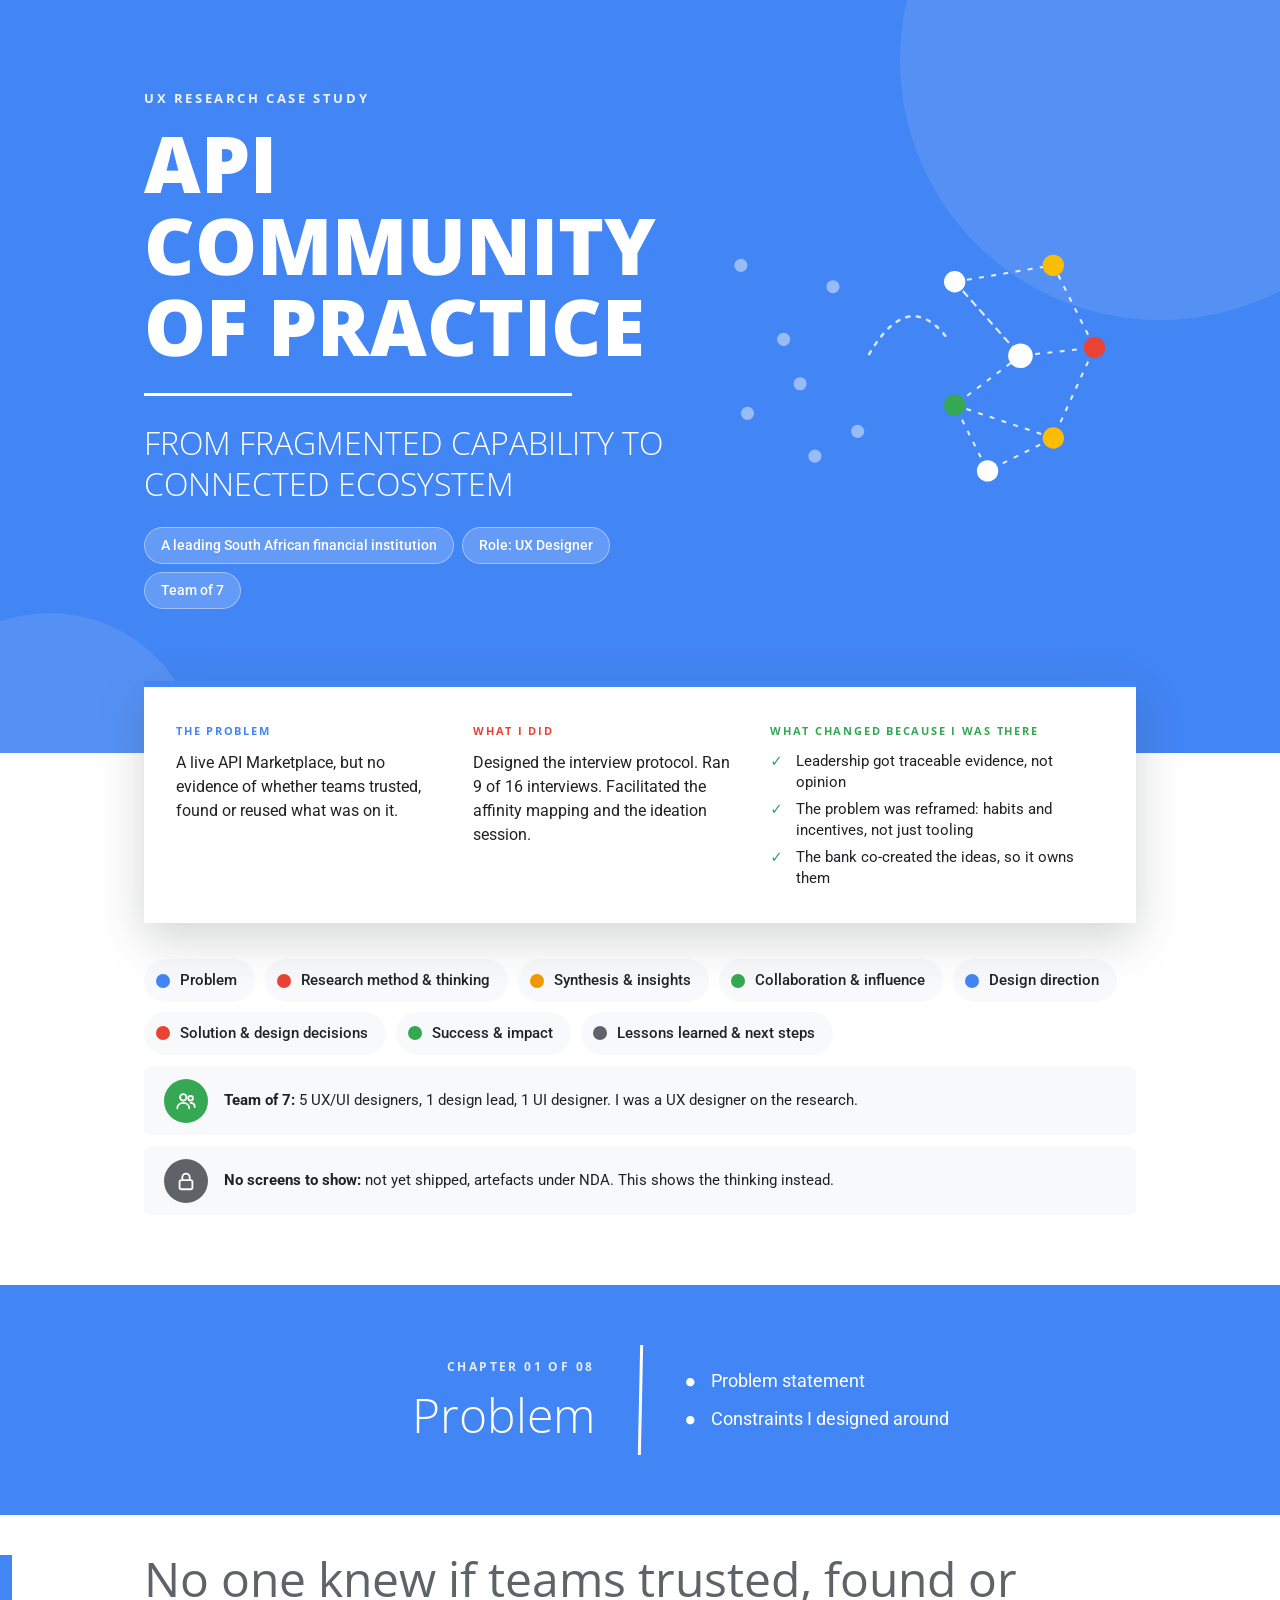
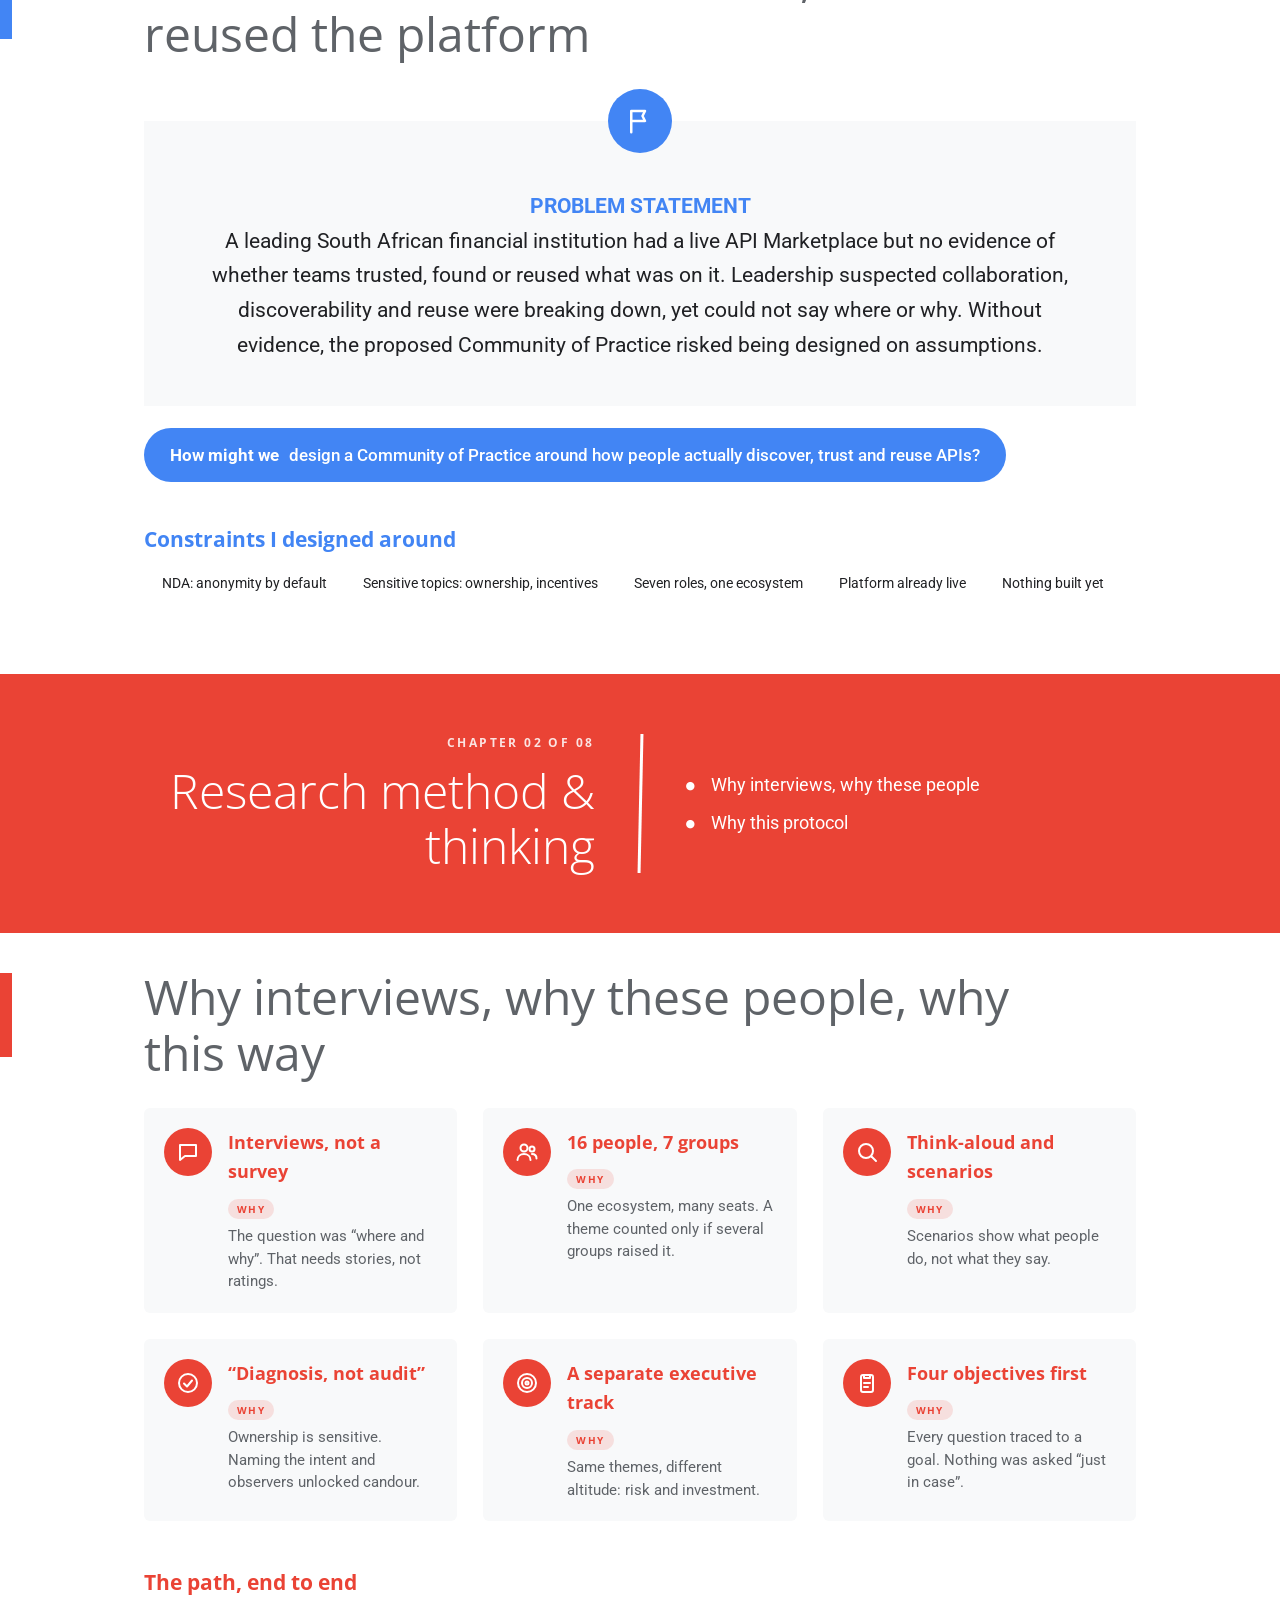
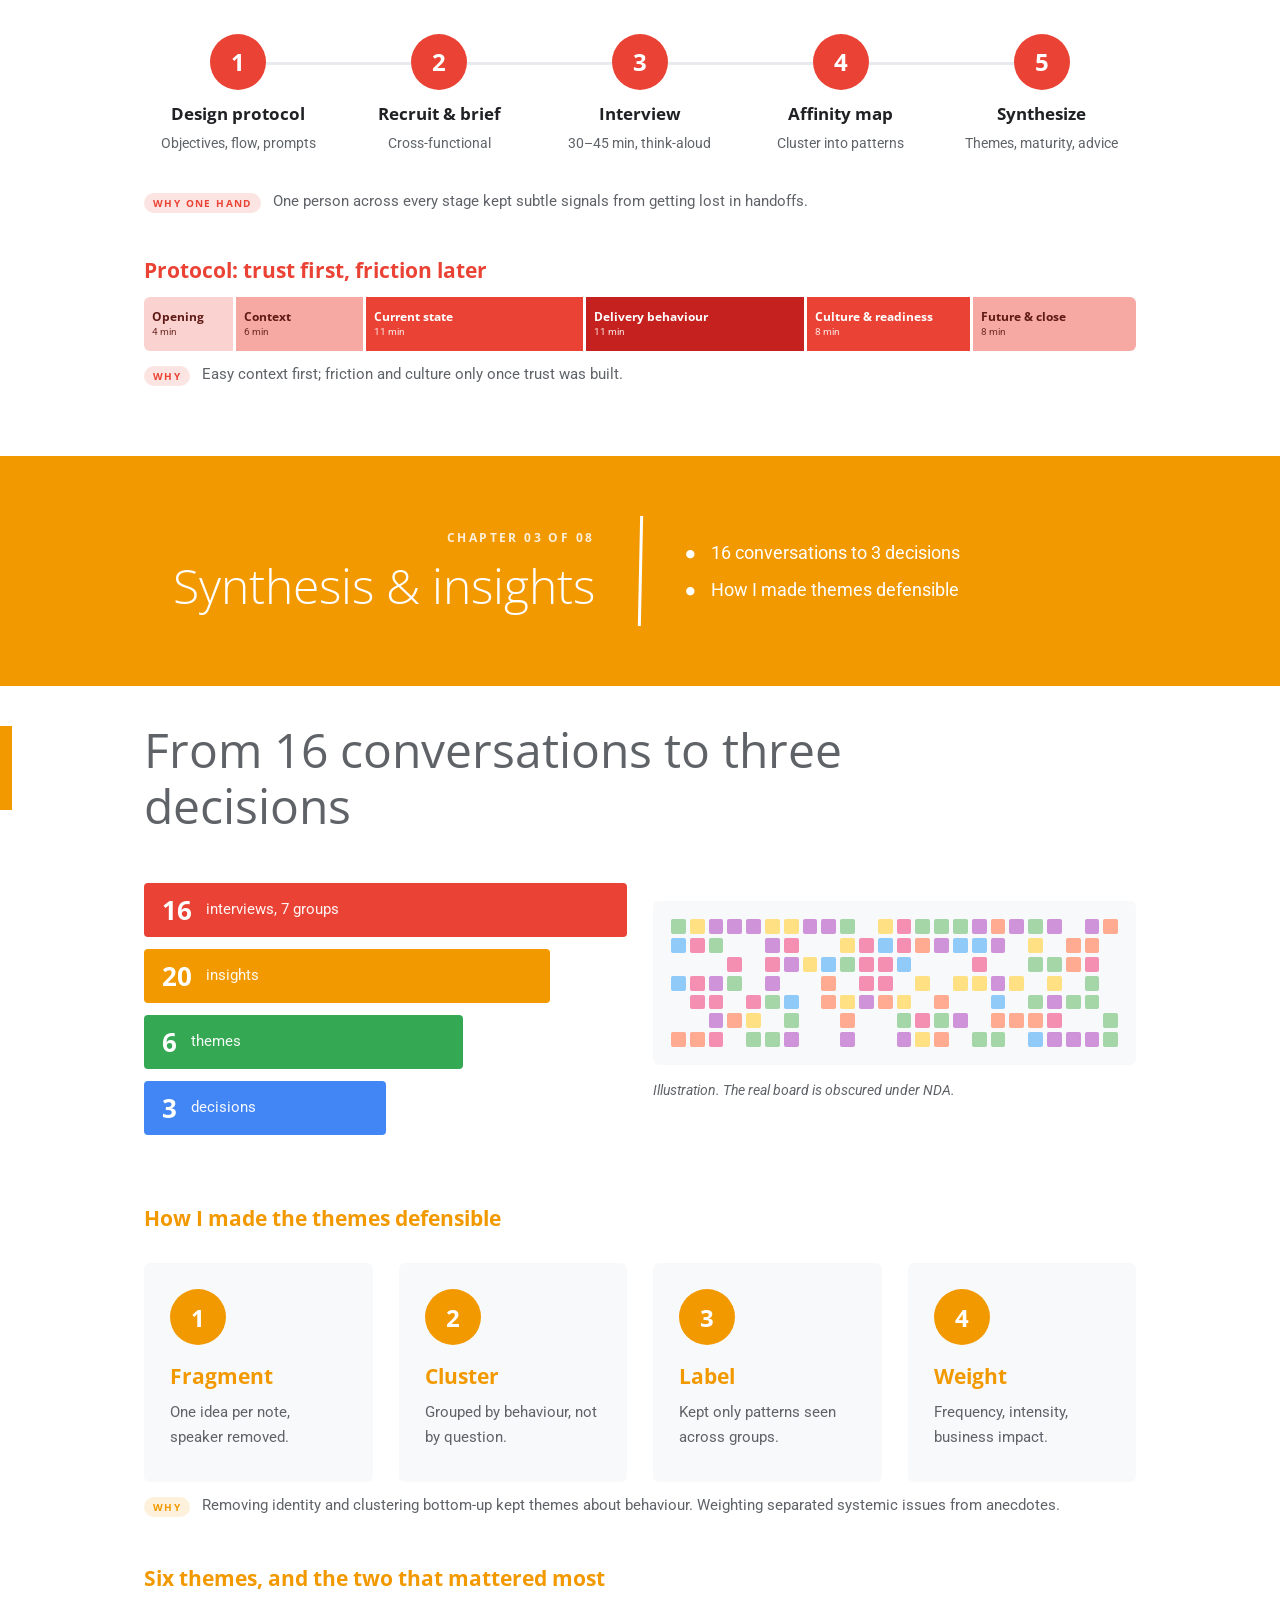
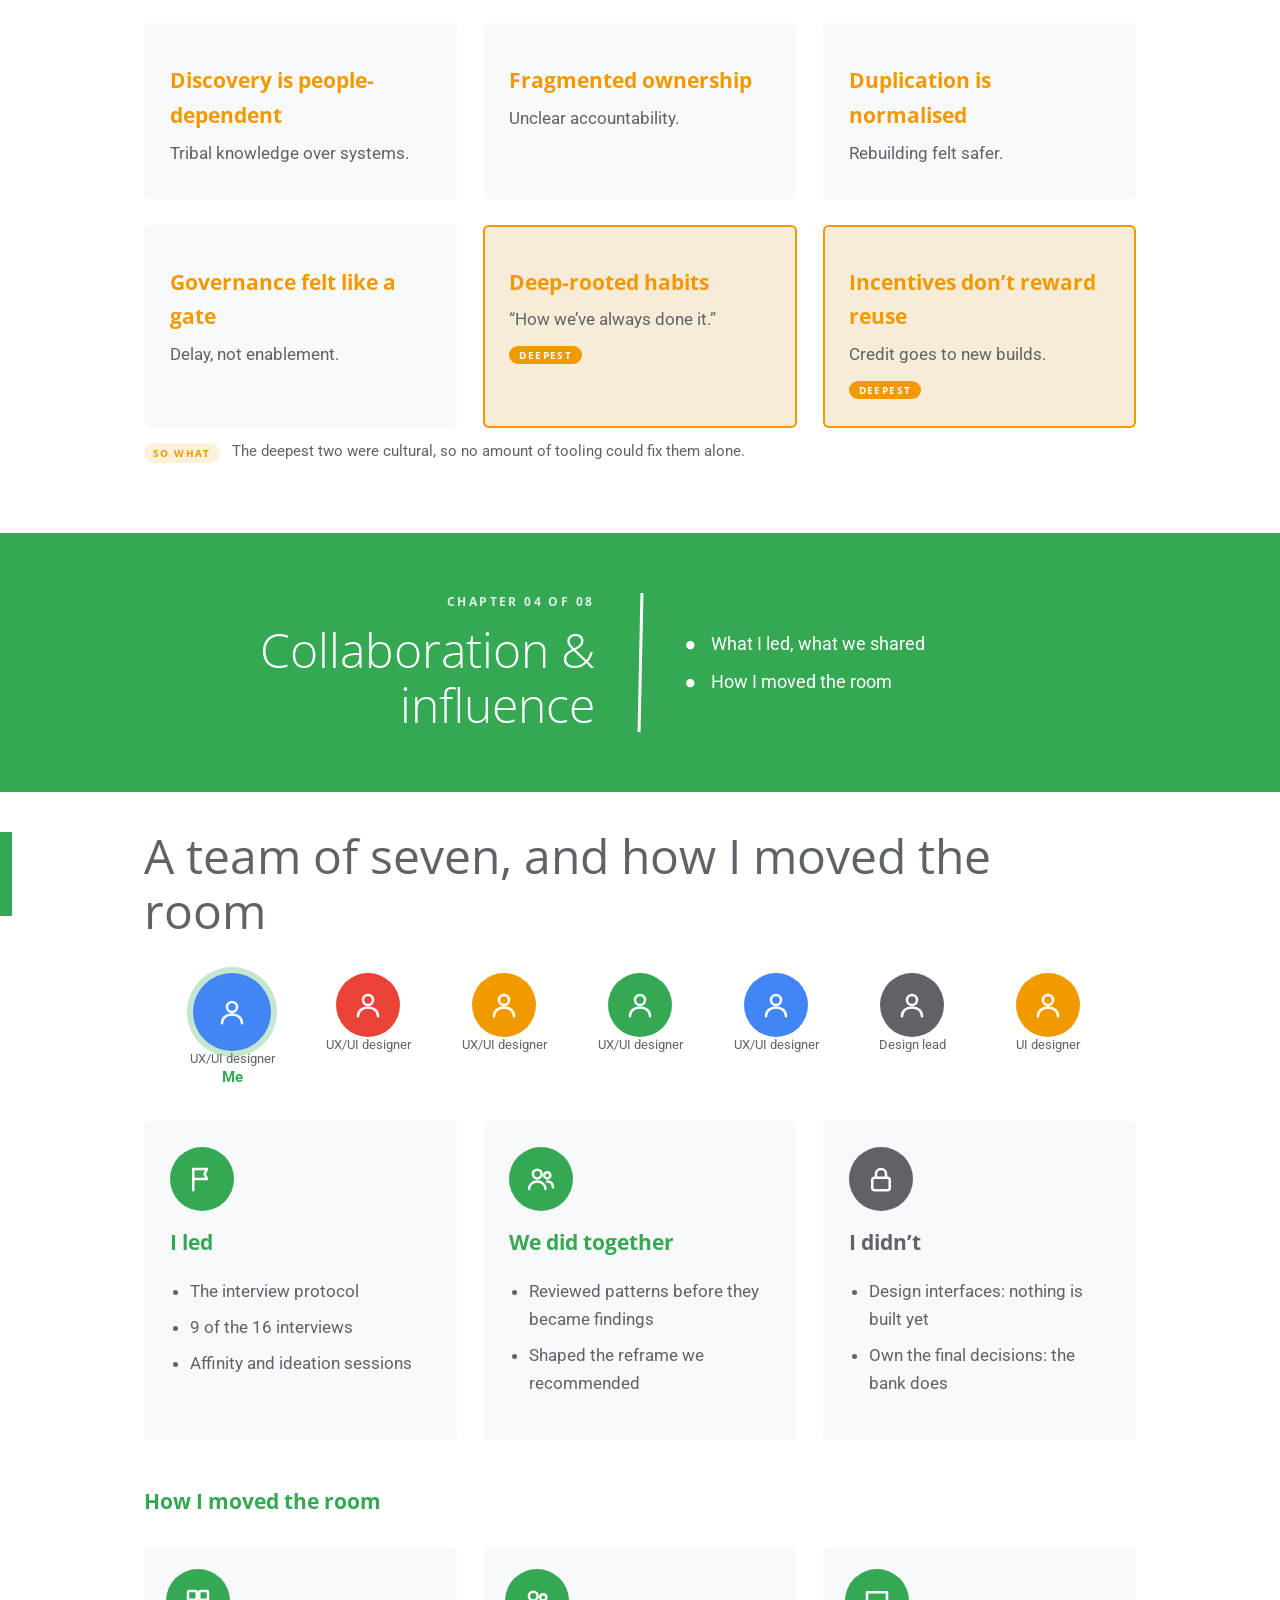
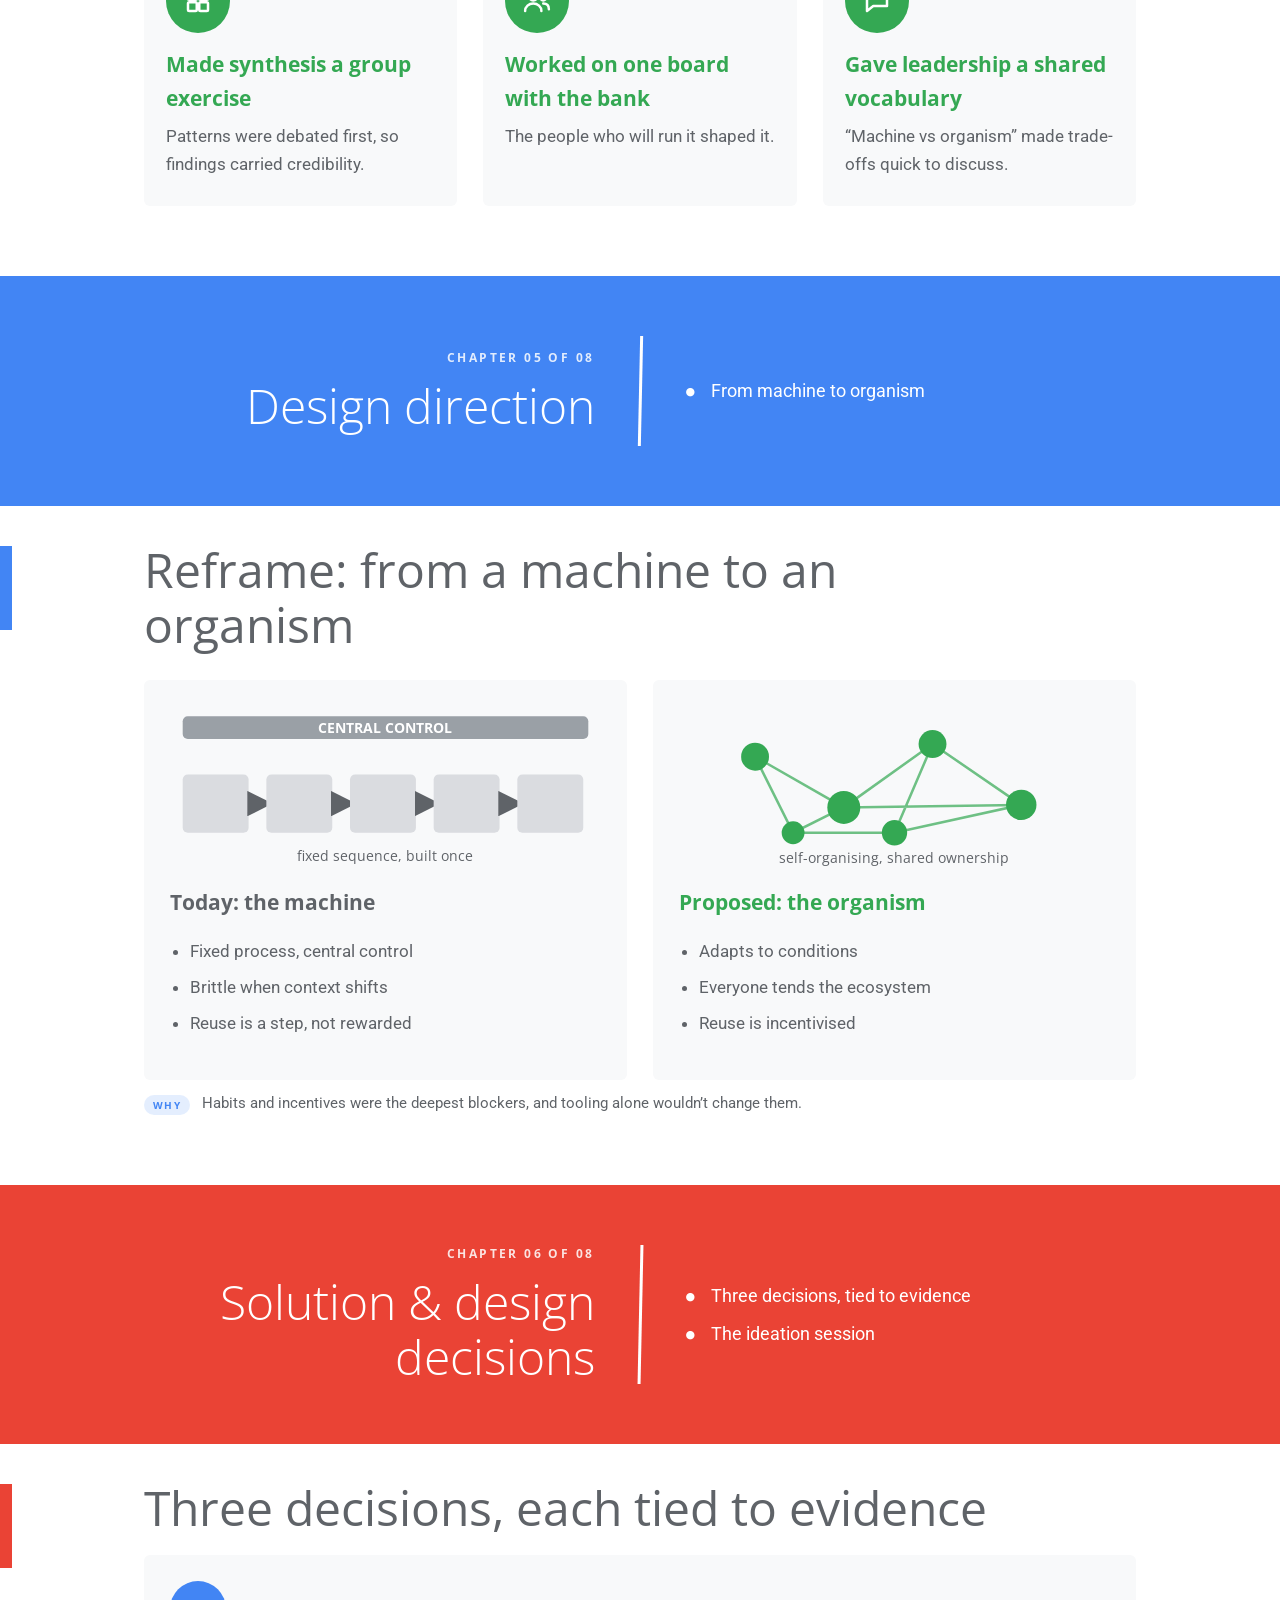
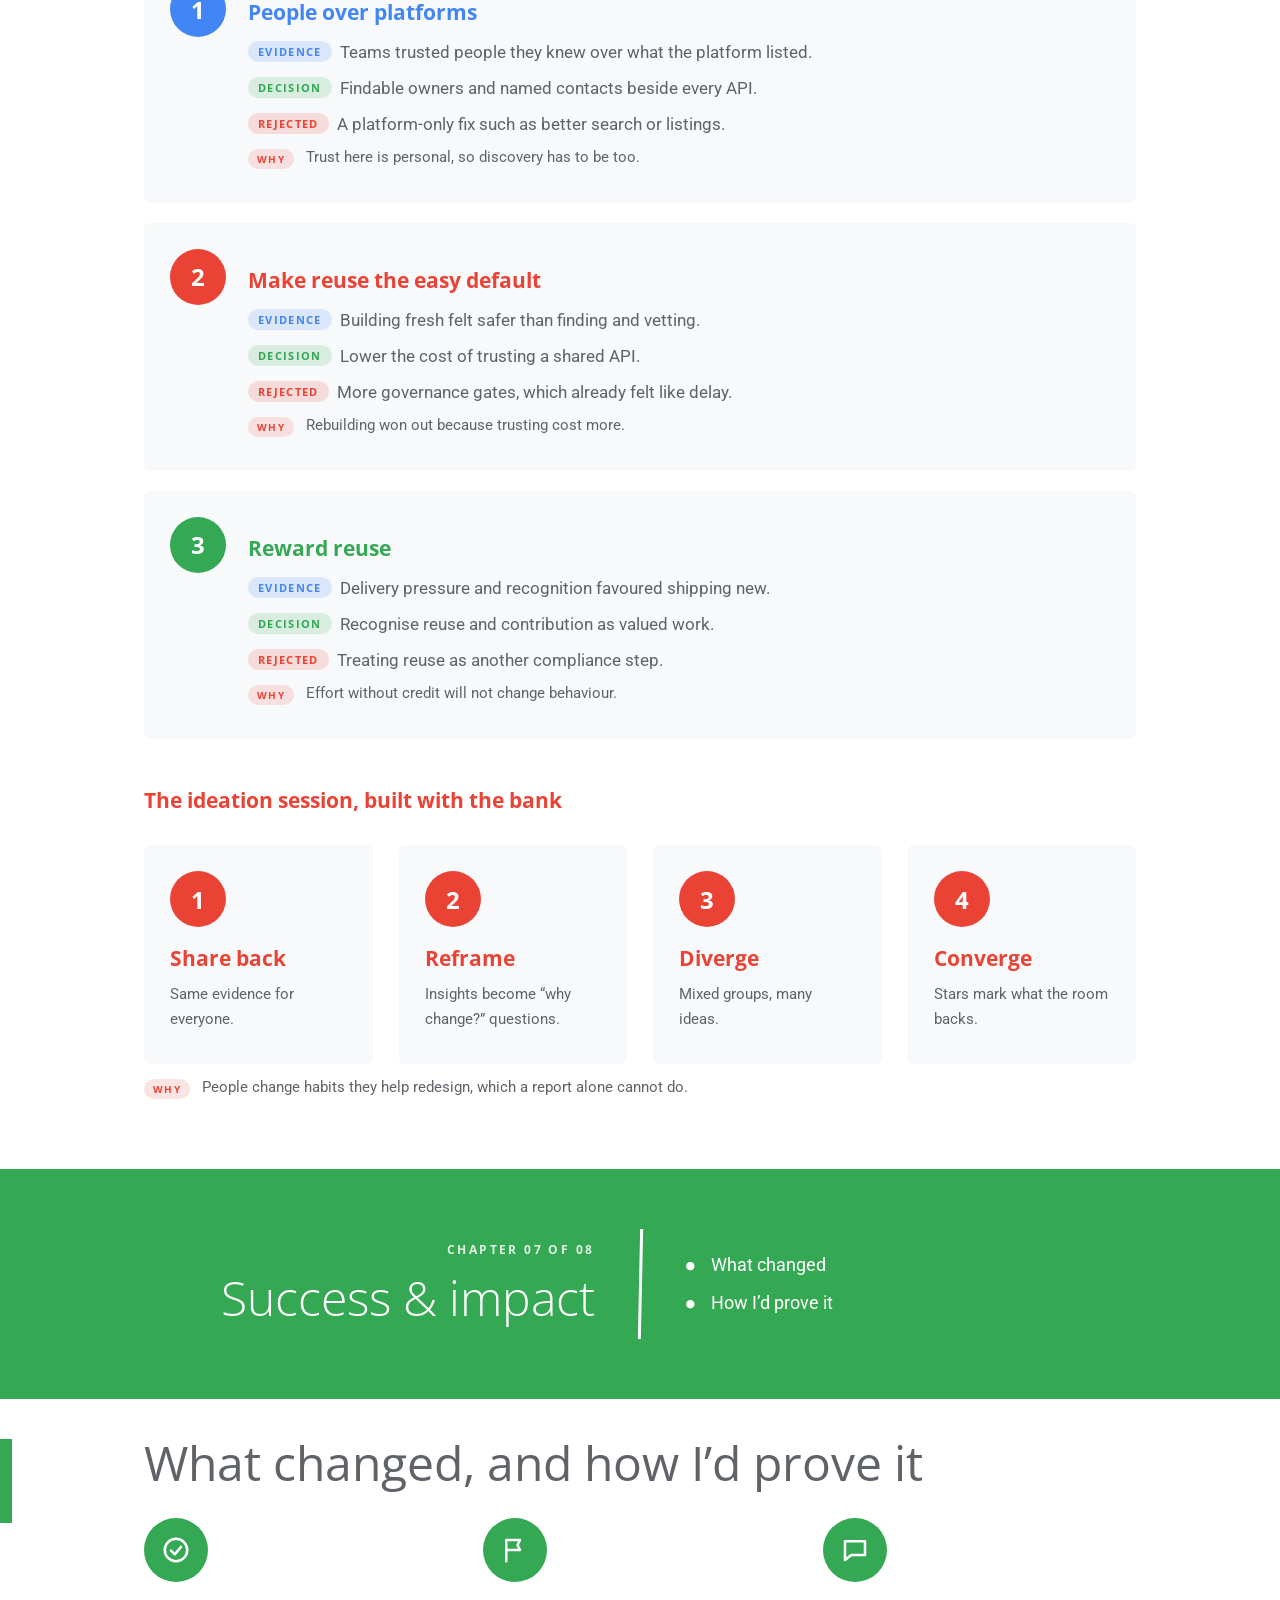
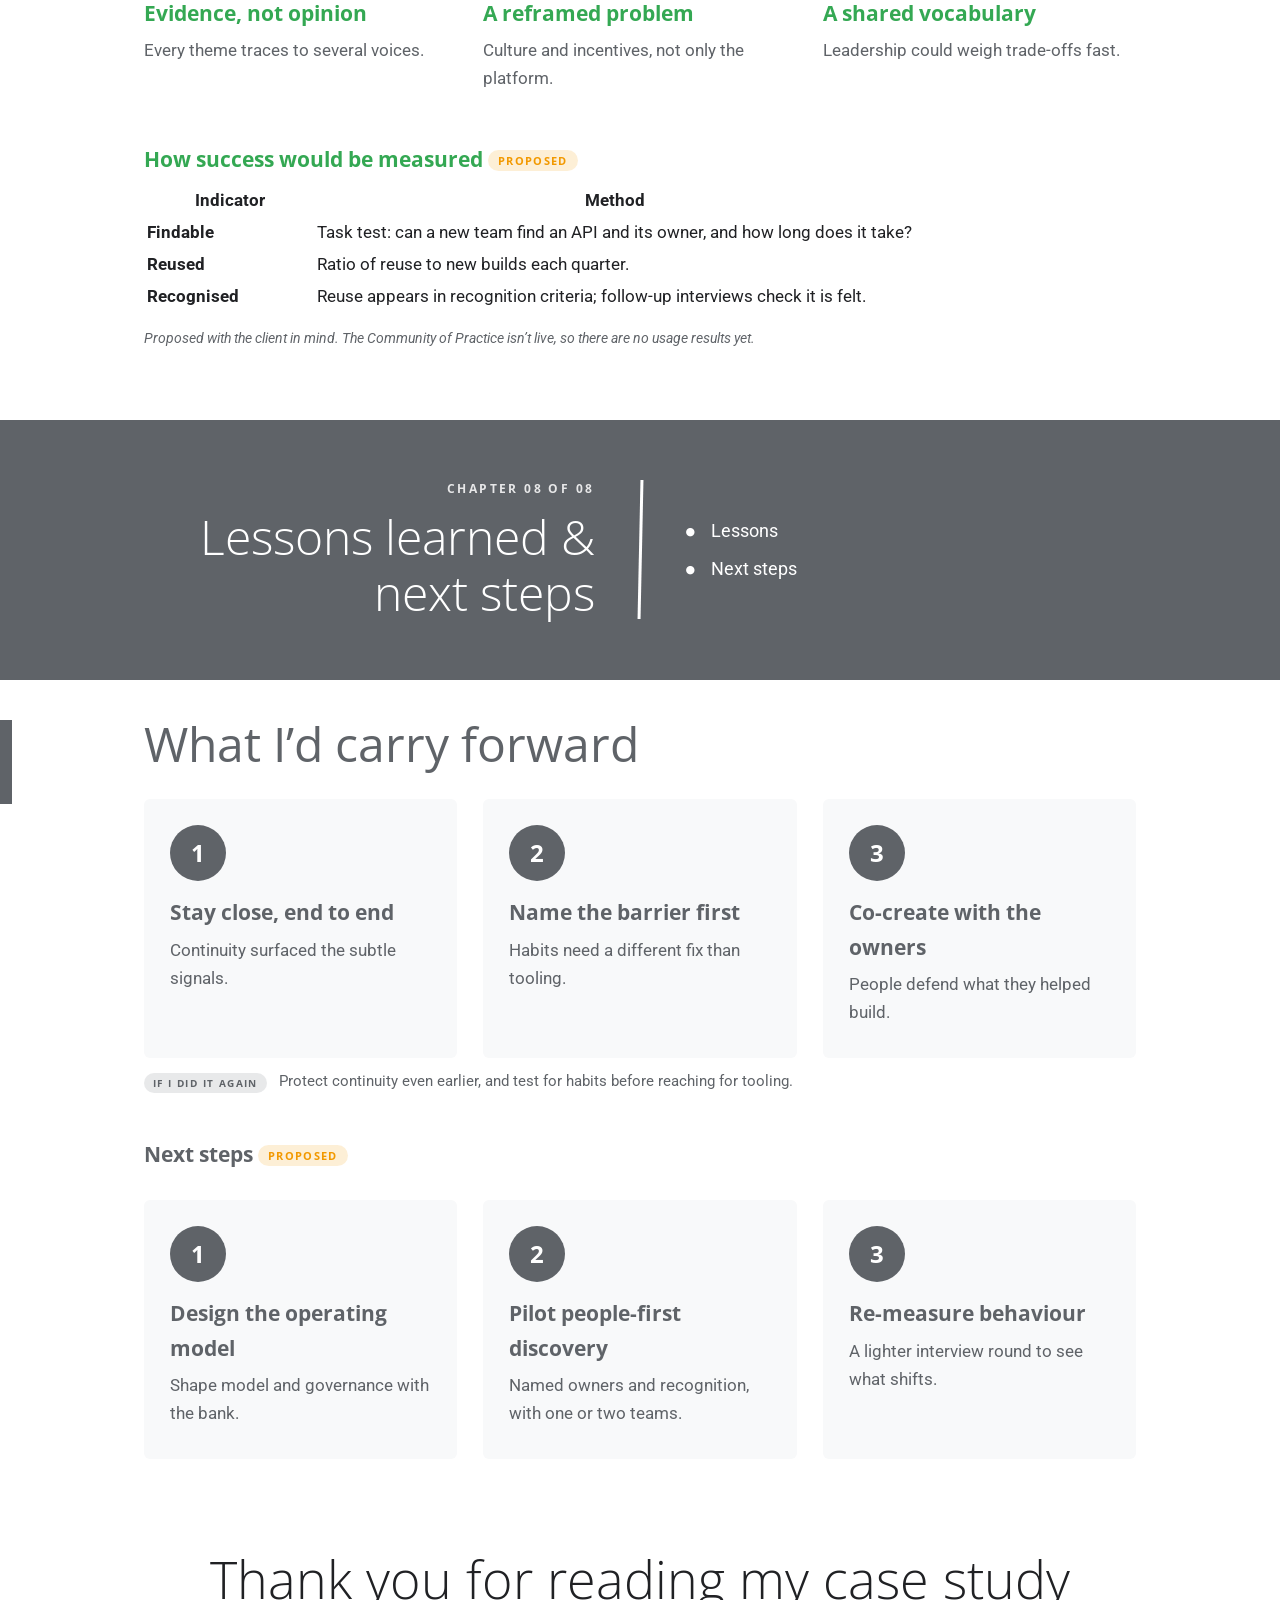
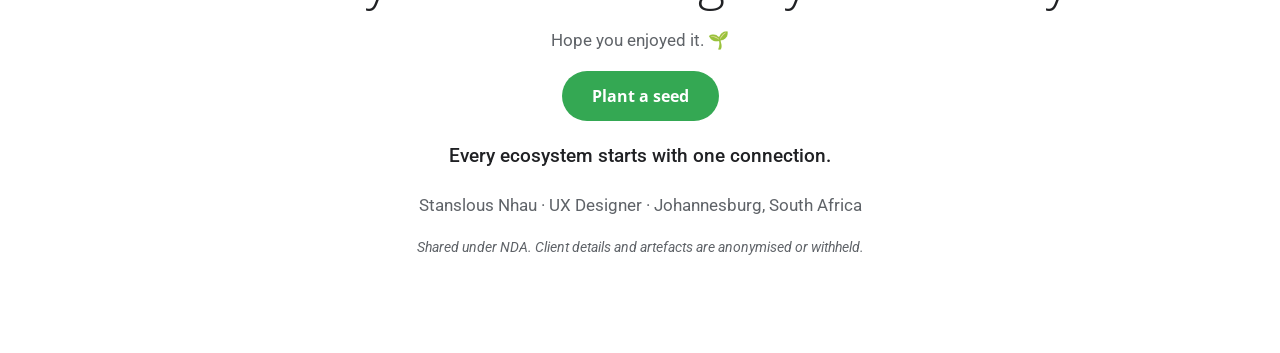
==== commit 35047f1c: "file" ====
--- a/enterprise-api.html
+++ b/enterprise-api.html
@@ -15,8 +15,8 @@
 .ico{display:inline-grid;place-items:center;width:64px;height:64px;border-radius:50%;background:var(--c,var(--ac,#4285F4))}.ico svg{width:30px;height:30px}
 .sum{position:relative;margin-top:60px;background:var(--box);padding:62px 48px 38px;text-align:center}.sum .ico{position:absolute;top:-32px;left:50%;transform:translateX(-50%)}.sum p{max-width:860px;margin:6px auto;font-size:clamp(17px,2vw,21px);line-height:1.65}.sum b{color:var(--ac,var(--ink))}
 .big{font:700 44px 'Open Sans',Inter,sans-serif;color:var(--ac)}
-.dv{margin:96px calc(50% - 50vw) 36px;background:var(--ac);color:#fff;padding:92px 24px}.dvi{max-width:1000px;margin:0 auto;display:grid;grid-template-columns:1fr 1fr;gap:44px;align-items:center}.dl{text-align:right;font-weight:300;font-size:clamp(32px,5vw,56px);line-height:1.15}.dl small{display:block;font:700 12px 'Open Sans',sans-serif;letter-spacing:.2em;opacity:.85;margin-bottom:12px}.dvi ul{list-style:none;padding:0;margin:0;font-size:20px;display:grid;gap:12px}.dvi li::before{content:"●";font-size:11px;margin-right:16px;vertical-align:2px}
-@media(max-width:760px){.dvi{grid-template-columns:1fr}.dl{text-align:left}}
+.dv{margin:96px calc(50% - 50vw) 36px;background:var(--ac);color:#fff;padding:92px 24px}.dvi{max-width:1000px;margin:0 auto;display:grid;grid-template-columns:1fr 3px 1fr;gap:44px;align-items:center}.dl{text-align:right;font-weight:300;font-size:clamp(32px,5vw,56px);line-height:1.15}.dl small{display:block;font:700 12px 'Open Sans',sans-serif;letter-spacing:.2em;opacity:.85;margin-bottom:12px}.dvi i{align-self:stretch;background:#fff;min-height:150px;transform:rotate(1.2deg)}.dvi ul{list-style:none;padding:0;margin:0;font-size:20px;display:grid;gap:12px}.dvi li::before{content:"●";font-size:11px;margin-right:16px;vertical-align:2px}
+@media(max-width:760px){.dvi{grid-template-columns:1fr}.dl{text-align:left}.dvi i{min-height:3px;height:3px;transform:none}}
 .sh{position:relative;margin:8px 0 18px}.sh::before{content:"";position:absolute;left:calc(50% - 50vw);top:4px;width:12px;height:84px;background:var(--ac)}h2{font-weight:400;font-size:clamp(30px,4.4vw,48px);line-height:1.15;color:var(--mut);margin:0;max-width:880px}
 .sb{font-weight:700;font-size:21px;color:var(--ac);margin:14px 0 6px}p.sb{margin-top:0}
 .g2,.g3,.g4,.ob{display:grid;gap:26px;margin-top:28px}.g2{grid-template-columns:repeat(auto-fit,minmax(300px,1fr))}.g3{grid-template-columns:repeat(auto-fit,minmax(250px,1fr))}.g4{grid-template-columns:repeat(auto-fit,minmax(220px,1fr))}.ob{grid-template-columns:1fr 1fr}@media(max-width:760px){.ob{grid-template-columns:1fr}}
@@ -36,7 +36,7 @@
 footer{text-align:center;padding:90px 0 80px;color:var(--mut)}.ty{font-weight:300;font-size:clamp(30px,4.6vw,52px);color:var(--ink);margin:0 auto 10px}.sd{background:#34A853;color:#fff;border:0;border-radius:99px;padding:14px 30px;font:700 16px 'Open Sans',sans-serif;cursor:pointer}.sd:active{transform:scale(.97)}.gr{font-weight:500;color:var(--ink);font-size:19px}
 @media print{#pg{display:none}.rv{opacity:1!important;transform:none!important}}
 
-.hero{padding:88px 0 130px}.dv{padding:60px 24px;margin-top:70px}.dl{font-size:clamp(30px,4.4vw,48px)}.dvi ul{font-size:18px;gap:8px}
+.hero{padding:88px 0 130px}.dv{padding:60px 24px;margin-top:70px}.dl{font-size:clamp(30px,4.4vw,48px)}.dvi i{min-height:110px}.dvi ul{font-size:18px;gap:8px}
 .cold{position:relative;z-index:2;margin-top:-72px;background:var(--bg);box-shadow:0 16px 44px rgba(60,64,67,.22);padding:28px 32px;display:grid;grid-template-columns:1fr 1fr 1.25fr;gap:30px;border-top:6px solid #4285F4}.cold small{font:700 11px 'Open Sans',sans-serif;letter-spacing:.16em}.cold p{margin:8px 0 0;font-size:16px;line-height:1.5}.tk{list-style:none;padding:0;margin:8px 0 0}.tk li{margin:6px 0;font-size:15px;line-height:1.4;padding-left:26px;position:relative}.tk li::before{content:"✓";position:absolute;left:0;color:#34A853;font-weight:700}@media(max-width:860px){.cold{grid-template-columns:1fr;margin-top:-40px}}
 .chk{margin-top:36px}.slim{display:flex;gap:16px;align-items:center;background:var(--box);padding:12px 20px;margin-top:12px;border-radius:6px}.slim .ico{width:44px;height:44px;flex:none}.slim .ico svg{width:22px;height:22px}.slim p{margin:0;font-size:15px}.cons{margin-top:6px}
 .why{display:flex;gap:12px;align-items:flex-start;margin:12px 0 0;color:var(--mut);font-size:15px;line-height:1.5}.ch .why,.cons .why{display:block}.ch .why b{display:table;margin:0 0 6px}.why b{flex:none;font:700 10px 'Open Sans',sans-serif;letter-spacing:.14em;color:var(--ac);background:color-mix(in srgb,var(--ac) 14%,transparent);padding:3px 9px;border-radius:99px;margin-top:3px;white-space:nowrap}
@@ -49,5 +49,5 @@
 </style></head><body><div id="pg"></div>
 <header class="hero"><div class="bl b1"></div><div class="bl b2"></div><div class="w hg"><div><div class="k0">UX RESEARCH CASE STUDY</div><h1>API Community of Practice</h1><div class="hl"></div><p class="sub">From fragmented capability to connected ecosystem</p><div class="chips"><span>A leading South African financial institution</span><span>Role: UX Designer</span><span>Team of 7</span></div></div><svg class="art" viewBox="0 0 520 340" role="img" aria-label="Scattered dots on the left connecting into a network on the right"><g fill="#fff" opacity=".45"><circle cx="40" cy="60" r="8"/><circle cx="92" cy="150" r="8"/><circle cx="48" cy="240" r="8"/><circle cx="130" cy="292" r="8"/><circle cx="152" cy="86" r="8"/><circle cx="112" cy="204" r="8"/><circle cx="182" cy="262" r="8"/></g><path d="M196 168C230 110 262 110 292 150" fill="none" stroke="#fff" stroke-width="3" stroke-dasharray="4 9" stroke-linecap="round" opacity=".8"/><g fill="none" stroke="#fff" stroke-width="2.5" opacity=".85" class="ln"><path d="M300 80L420 60L470 160L380 170ZM380 170L300 230L340 310L420 270L470 160M300 80L380 170M300 230L420 270"/></g><g class="nd"><circle cx="300" cy="80" r="13" fill="#fff"/><circle cx="420" cy="60" r="13" fill="#FBBC04"/><circle cx="470" cy="160" r="13" fill="#EA4335"/><circle cx="380" cy="170" r="15" fill="#fff"/><circle cx="300" cy="230" r="13" fill="#34A853"/><circle cx="420" cy="270" r="13" fill="#FBBC04"/><circle cx="340" cy="310" r="13" fill="#fff"/></g></svg></div></header>
 <main class="w"><div class="cold"><div><small style="color:#4285F4">THE PROBLEM</small><p>A live API Marketplace, but no evidence of whether teams trusted, found or reused what was on it.</p></div><div><small style="color:#EA4335">WHAT I DID</small><p>Designed the interview protocol. Ran 9 of 16 interviews. Facilitated the affinity mapping and the ideation session.</p></div><div><small style="color:#34A853">WHAT CHANGED BECAUSE I WAS THERE</small><ul class="tk"><li>Leadership got traceable evidence, not opinion</li><li>The problem was reframed: habits and incentives, not just tooling</li><li>The bank co-created the ideas, so it owns them</li></ul></div></div>
-<nav class="chk" aria-label="Case study contents"><a href="#problem" style="--ac:#4285F4">Problem</a><a href="#research" style="--ac:#EA4335">Research method &amp; thinking</a><a href="#synthesis" style="--ac:#F29900">Synthesis &amp; insights</a><a href="#collab" style="--ac:#34A853">Collaboration &amp; influence</a><a href="#direction" style="--ac:#4285F4">Design direction</a><a href="#solution" style="--ac:#EA4335">Solution &amp; design decisions</a><a href="#success" style="--ac:#34A853">Success &amp; impact</a><a href="#lessons" style="--ac:#5F6368">Lessons learned &amp; next steps</a></nav>
-<div class="slim"><span class="ico" style=--c:#34A853><svg viewBox="0 0 24 24" fill="none" stroke="#fff" stroke-width="2" stroke-linecap="round" stroke-linejoin="round" aria-hidden="true"><circle cx="9" cy="8" r="3.5"/><path d="M2.5 20c0-3.6 2.9-6 6.5-6s6.5 2.4 6.5 6"/><circle cx="17" cy="9" r="2.5"/><path d="M17 14c2.8 0 4.5 1.8 4.5 4.5"/></svg></span><p><b>Team of 7:</b> 5 UX/UI designers, 1 design lead, 1 UI designer. I was a UX designer on the research.</p></div><div class="slim"><span class="ico" style=--c:#5F6368><svg viewBox="0 0 24 24" fill="none" stroke="#fff" stroke-width="2" stroke-linecap="round" stroke-linejoin="round" aria-hidden="true"><rect x="5" y="11" width="14" height="10" rx="2"/><path d="M8 11V8a4 4 0 018 0v3"/></svg></span><p><b>No screens to show:</b> not yet shipped, artefacts under NDA. This shows the thinking instead.</p></div><div class="dv" id="problem" style="--ac:#4285F4"><div class="dvi"><div class="dl"><small>CHAPTER 01 OF 08</small>Problem</div><ul><li>Problem statement</li></ul></div></div><section style="--ac:#4285F4"><div class="sh"><h2>No one knew if teams trusted, found or reused the platform</h2></div><div class="sum"><span class="ico"><svg viewBox="0 0 24 24" fill="none" stroke="#fff" stroke-width="2" stroke-linecap="round" stroke-linejoin="round" aria-hidden="true"><path d="M5 21V4M5 4h11l-2 4 2 4H5"/></svg></span><p><b>PROBLEM STATEMENT</b><br>A leading South African financial institution had a live API Marketplace but no evidence of whether teams trusted, found or reused what was on it. Leadership suspected collaboration, discoverability and reuse were breaking down, yet could not say where or why. Without evidence, the proposed Community of Practice risked being designed on assumptions.</p></div><div class="hmw"><b>How might we</b> design a Community of Practice around how people actually discover, trust and reuse APIs?</div></section><div class="dv" id="research" style="--ac:#EA4335"><div class="dvi"><div class="dl"><small>CHAPTER 02 OF 08</small>Research method &amp; thinking</div><ul><li>Why interviews, why these people</li><li>Why this protocol</li></ul></div></div><section style="--ac:#EA4335"><div class="sh"><h2>Why interviews, why these people, why this way</h2></div><div class="g3 cg"><div class="ch"><span class="ico"><svg viewBox="0 0 24 24" fill="none" stroke="#fff" stroke-width="2" stroke-linecap="round" stroke-linejoin="round" aria-hidden="true"><path d="M4 5h16v11H9l-5 4z"/></svg></span><div><h3 class="sb">Interviews, not a survey</h3><p class="why"><b>WHY</b><span>The question was “where and why”. That needs stories, not ratings.</span></p></div></div><div class="ch"><span class="ico"><svg viewBox="0 0 24 24" fill="none" stroke="#fff" stroke-width="2" stroke-linecap="round" stroke-linejoin="round" aria-hidden="true"><circle cx="9" cy="8" r="3.5"/><path d="M2.5 20c0-3.6 2.9-6 6.5-6s6.5 2.4 6.5 6"/><circle cx="17" cy="9" r="2.5"/><path d="M17 14c2.8 0 4.5 1.8 4.5 4.5"/></svg></span><div><h3 class="sb">16 people, 7 groups</h3><p class="why"><b>WHY</b><span>One ecosystem, many seats. A theme counted only if several groups raised it.</span></p></div></div><div class="ch"><span class="ico"><svg viewBox="0 0 24 24" fill="none" stroke="#fff" stroke-width="2" stroke-linecap="round" stroke-linejoin="round" aria-hidden="true"><circle cx="11" cy="11" r="7"/><path d="M16.5 16.5L21 21"/></svg></span><div><h3 class="sb">Think-aloud and scenarios</h3><p class="why"><b>WHY</b><span>Scenarios show what people do, not what they say.</span></p></div></div><div class="ch"><span class="ico"><svg viewBox="0 0 24 24" fill="none" stroke="#fff" stroke-width="2" stroke-linecap="round" stroke-linejoin="round" aria-hidden="true"><circle cx="12" cy="12" r="9"/><path d="M8 12.5l3 3 5-6"/></svg></span><div><h3 class="sb">“Diagnosis, not audit”</h3><p class="why"><b>WHY</b><span>Ownership is sensitive. Naming the intent and observers unlocked candour.</span></p></div></div><div class="ch"><span class="ico"><svg viewBox="0 0 24 24" fill="none" stroke="#fff" stroke-width="2" stroke-linecap="round" stroke-linejoin="round" aria-hidden="true"><circle cx="12" cy="12" r="9"/><circle cx="12" cy="12" r="5"/><circle cx="12" cy="12" r="1.5"/></svg></span><div><h3 class="sb">A separate executive track</h3><p class="why"><b>WHY</b><span>Same themes, different altitude: risk and investment.</span></p></div></div><div class="ch"><span class="ico"><svg viewBox="0 0 24 24" fill="none" stroke="#fff" stroke-width="2" stroke-linecap="round" stroke-linejoin="round" aria-hidden="true"><rect x="6" y="4" width="12" height="17" rx="2"/><path d="M9 4h6v3H9zM9 12h6M9 16h4"/></svg></span><div><h3 class="sb">Four objectives first</h3><p class="why"><b>WHY</b><span>Every question traced to a goal. Nothing was asked “just in case”.</span></p></div></div></div><p class="sb" style="margin-top:44px">The path, end to end</p><div class="stp"><div class="sp"><span class="num">1</span><b>Design protocol</b><small>Objectives, flow, prompts</small></div><div class="sp"><span class="num">2</span><b>Recruit &amp; brief</b><small>Cross-functional</small></div><div class="sp"><span class="num">3</span><b>Interview</b><small>30–45 min, think-aloud</small></div><div class="sp"><span class="num">4</span><b>Affinity map</b><small>Cluster into patterns</small></div><div class="sp"><span class="num">5</span><b>Synthesize</b><small>Themes, maturity, advice</small></div></div><p class="why"><b>WHY ONE HAND</b><span>One person across every stage kept subtle signals from getting lost in handoffs.</span></p><p class="sb" style="margin-top:40px">Protocol: trust first, friction later</p><div class="seg"><div style="flex:4;background:#FAD2CF;color:#5F1A15"><b>Opening</b><small>4 min</small></div><div style="flex:6;background:#F6A9A3;color:#5F1A15"><b>Context</b><small>6 min</small></div><div style="flex:11;background:#EA4335;color:#fff"><b>Current state</b><small>11 min</small></div><div style="flex:11;background:#C5221F;color:#fff"><b>Delivery behaviour</b><small>11 min</small></div><div style="flex:8;background:#EA4335;color:#fff"><b>Culture &amp; readiness</b><small>8 min</small></div><div style="flex:8;background:#F6A9A3;color:#5F1A15"><b>Future &amp; close</b><small>8 min</small></div></div><p class="why"><b>WHY</b><span>Easy context first; friction and culture only once trust was built.</span></p></section><div class="dv" id="synthesis" style="--ac:#F29900"><div class="dvi"><div class="dl"><small>CHAPTER 03 OF 08</small>Synthesis &amp; insights</div><ul><li>16 conversations to 3 decisions</li><li>How I made themes defensible</li></ul></div></div><section style="--ac:#F29900"><div class="sh"><h2>From 16 conversations to three decisions</h2></div><div class="g2" style="align-items:center"><div class="fun"><div class="fr"><i style="width:100%;--c:#EA4335"><b>16</b><span>interviews, 7 groups</span></i></div><div class="fr"><i style="width:84%;--c:#F29900"><b>20</b><span>insights</span></i></div><div class="fr"><i style="width:66%;--c:#34A853"><b>6</b><span>themes</span></i></div><div class="fr"><i style="width:50%;--c:#4285F4"><b>3</b><span>decisions</span></i></div></div><div><div class="mz" role="img" aria-label="Illustration of a colour-coded sticky-note affinity board"><i style="background:#A5D6A7"></i><i style="background:#FFE082"></i><i style="background:#CE93D8"></i><i style="background:#CE93D8"></i><i style="background:#CE93D8"></i><i style="background:#FFE082"></i><i style="background:#FFE082"></i><i style="background:#CE93D8"></i><i style="background:#CE93D8"></i><i style="background:#A5D6A7"></i><i style="background:transparent"></i><i style="background:#FFE082"></i><i style="background:#F48FB1"></i><i style="background:#A5D6A7"></i><i style="background:#A5D6A7"></i><i style="background:#A5D6A7"></i><i style="background:#CE93D8"></i><i style="background:#FFAB91"></i><i style="background:#CE93D8"></i><i style="background:#A5D6A7"></i><i style="background:#CE93D8"></i><i style="background:transparent"></i><i style="background:#CE93D8"></i><i style="background:#FFAB91"></i><i style="background:#90CAF9"></i><i style="background:#F48FB1"></i><i style="background:#A5D6A7"></i><i style="background:transparent"></i><i style="background:transparent"></i><i style="background:#CE93D8"></i><i style="background:#F48FB1"></i><i style="background:transparent"></i><i style="background:transparent"></i><i style="background:#FFE082"></i><i style="background:#F48FB1"></i><i style="background:#90CAF9"></i><i style="background:#F48FB1"></i><i style="background:#FFAB91"></i><i style="background:#CE93D8"></i><i style="background:#90CAF9"></i><i style="background:#90CAF9"></i><i style="background:#CE93D8"></i><i style="background:transparent"></i><i style="background:#FFE082"></i><i style="background:transparent"></i><i style="background:#FFAB91"></i><i style="background:#FFAB91"></i><i style="background:transparent"></i><i style="background:transparent"></i><i style="background:transparent"></i><i style="background:transparent"></i><i style="background:#F48FB1"></i><i style="background:transparent"></i><i style="background:#F48FB1"></i><i style="background:#CE93D8"></i><i style="background:#FFE082"></i><i style="background:#90CAF9"></i><i style="background:#A5D6A7"></i><i style="background:#F48FB1"></i><i style="background:#F48FB1"></i><i style="background:#90CAF9"></i><i style="background:transparent"></i><i style="background:transparent"></i><i style="background:transparent"></i><i style="background:#F48FB1"></i><i style="background:transparent"></i><i style="background:transparent"></i><i style="background:#A5D6A7"></i><i style="background:#A5D6A7"></i><i style="background:#FFAB91"></i><i style="background:#F48FB1"></i><i style="background:transparent"></i><i style="background:#90CAF9"></i><i style="background:#F48FB1"></i><i style="background:#CE93D8"></i><i style="background:#A5D6A7"></i><i style="background:transparent"></i><i style="background:#CE93D8"></i><i style="background:transparent"></i><i style="background:transparent"></i><i style="background:#FFAB91"></i><i style="background:transparent"></i><i style="background:#F48FB1"></i><i style="background:#F48FB1"></i><i style="background:transparent"></i><i style="background:#FFE082"></i><i style="background:transparent"></i><i style="background:#FFE082"></i><i style="background:#FFE082"></i><i style="background:#CE93D8"></i><i style="background:#FFE082"></i><i style="background:transparent"></i><i style="background:#FFE082"></i><i style="background:transparent"></i><i style="background:#A5D6A7"></i><i style="background:transparent"></i><i style="background:transparent"></i><i style="background:#F48FB1"></i><i style="background:#F48FB1"></i><i style="background:transparent"></i><i style="background:#F48FB1"></i><i style="background:#A5D6A7"></i><i style="background:#90CAF9"></i><i style="background:transparent"></i><i style="background:#FFAB91"></i><i style="background:#FFE082"></i><i style="background:#CE93D8"></i><i style="background:#FFAB91"></i><i style="background:#FFE082"></i><i style="background:transparent"></i><i style="background:#FFAB91"></i><i style="background:transparent"></i><i style="background:transparent"></i><i style="background:#90CAF9"></i><i style="background:transparent"></i><i style="background:#A5D6A7"></i><i style="background:#CE93D8"></i><i style="background:#A5D6A7"></i><i style="background:#A5D6A7"></i><i style="background:transparent"></i><i style="background:transparent"></i><i style="background:transparent"></i><i style="background:#CE93D8"></i><i style="background:#FFAB91"></i><i style="background:#FFE082"></i><i style="background:transparent"></i><i style="background:#A5D6A7"></i><i style="background:transparent"></i><i style="background:transparent"></i><i style="background:#FFAB91"></i><i style="background:transparent"></i><i style="background:transparent"></i><i style="background:#A5D6A7"></i><i style="background:#F48FB1"></i><i style="background:#A5D6A7"></i><i style="background:#CE93D8"></i><i style="background:transparent"></i><i style="background:#FFAB91"></i><i style="background:#FFAB91"></i><i style="background:#FFAB91"></i><i style="background:#F48FB1"></i><i style="background:transparent"></i><i style="background:transparent"></i><i style="background:#A5D6A7"></i><i style="background:#FFAB91"></i><i style="background:#FFAB91"></i><i style="background:#F48FB1"></i><i style="background:transparent"></i><i style="background:#A5D6A7"></i><i style="background:#A5D6A7"></i><i style="background:#CE93D8"></i><i style="background:transparent"></i><i style="background:transparent"></i><i style="background:#CE93D8"></i><i style="background:transparent"></i><i style="background:transparent"></i><i style="background:#CE93D8"></i><i style="background:#FFE082"></i><i style="background:#FFAB91"></i><i style="background:transparent"></i><i style="background:#A5D6A7"></i><i style="background:#A5D6A7"></i><i style="background:transparent"></i><i style="background:#90CAF9"></i><i style="background:#CE93D8"></i><i style="background:#CE93D8"></i><i style="background:#CE93D8"></i><i style="background:#A5D6A7"></i></div><p class="cap">Illustration. The real board is obscured under NDA.</p></div></div><p class="sb" style="margin-top:44px">How I made the themes defensible</p><div class="g4"><div class="bx"><span class="num" style=--c:#F29900>1</span><h3 class="sb" style=color:#F29900>Fragment</h3><p>One idea per note, speaker removed.</p></div><div class="bx"><span class="num" style=--c:#F29900>2</span><h3 class="sb" style=color:#F29900>Cluster</h3><p>Grouped by behaviour, not by question.</p></div><div class="bx"><span class="num" style=--c:#F29900>3</span><h3 class="sb" style=color:#F29900>Label</h3><p>Kept only patterns seen across groups.</p></div><div class="bx"><span class="num" style=--c:#F29900>4</span><h3 class="sb" style=color:#F29900>Weight</h3><p>Frequency, intensity, business impact.</p></div></div><p class="why"><b>WHY</b><span>Removing identity and clustering bottom-up kept themes about behaviour. Weighting separated systemic issues from anecdotes.</span></p><p class="sb" style="margin-top:44px">Six themes, and the two that mattered most</p><div class="g3 th"><div class="bx"><h3 class="sb">Discovery is people-dependent</h3><p>Tribal knowledge over systems.</p></div><div class="bx"><h3 class="sb">Fragmented ownership</h3><p>Unclear accountability.</p></div><div class="bx"><h3 class="sb">Duplication is normalised</h3><p>Rebuilding felt safer.</p></div><div class="bx"><h3 class="sb">Governance felt like a gate</h3><p>Delay, not enablement.</p></div><div class="bx hot"><h3 class="sb" style=color:#F29900>Deep-rooted habits</h3><p>“How we’ve always done it.”</p><span class=dp>DEEPEST</span></div><div class="bx hot"><h3 class="sb" style=color:#F29900>Incentives don’t reward reuse</h3><p>Credit goes to new builds.</p><span class=dp>DEEPEST</span></div></div><p class="why"><b>SO WHAT</b><span>The deepest two were cultural, so no amount of tooling could fix them alone.</span></p></section><div class="dv" id="collab" style="--ac:#34A853"><div class="dvi"><div class="dl"><small>CHAPTER 04 OF 08</small>Collaboration &amp; influence</div><ul><li>What I led, what we shared</li><li>How I moved the room</li></ul></div></div><section style="--ac:#34A853"><div class="sh"><h2>A team of seven, and how I moved the room</h2></div><div class="tm"><div class="me"><span class="ico" style=--c:#4285F4><svg viewBox="0 0 24 24" fill="none" stroke="#fff" stroke-width="2" stroke-linecap="round" stroke-linejoin="round" aria-hidden="true"><circle cx="12" cy="8" r="4"/><path d="M4 21c0-4.4 3.6-7 8-7s8 2.6 8 7"/></svg></span><br>UX/UI designer<br><b>Me</b></div><div class=""><span class="ico" style=--c:#EA4335><svg viewBox="0 0 24 24" fill="none" stroke="#fff" stroke-width="2" stroke-linecap="round" stroke-linejoin="round" aria-hidden="true"><circle cx="12" cy="8" r="4"/><path d="M4 21c0-4.4 3.6-7 8-7s8 2.6 8 7"/></svg></span><br>UX/UI designer</div><div class=""><span class="ico" style=--c:#F29900><svg viewBox="0 0 24 24" fill="none" stroke="#fff" stroke-width="2" stroke-linecap="round" stroke-linejoin="round" aria-hidden="true"><circle cx="12" cy="8" r="4"/><path d="M4 21c0-4.4 3.6-7 8-7s8 2.6 8 7"/></svg></span><br>UX/UI designer</div><div class=""><span class="ico" style=--c:#34A853><svg viewBox="0 0 24 24" fill="none" stroke="#fff" stroke-width="2" stroke-linecap="round" stroke-linejoin="round" aria-hidden="true"><circle cx="12" cy="8" r="4"/><path d="M4 21c0-4.4 3.6-7 8-7s8 2.6 8 7"/></svg></span><br>UX/UI designer</div><div class=""><span class="ico" style=--c:#4285F4><svg viewBox="0 0 24 24" fill="none" stroke="#fff" stroke-width="2" stroke-linecap="round" stroke-linejoin="round" aria-hidden="true"><circle cx="12" cy="8" r="4"/><path d="M4 21c0-4.4 3.6-7 8-7s8 2.6 8 7"/></svg></span><br>UX/UI designer</div><div class=""><span class="ico" style=--c:#5F6368><svg viewBox="0 0 24 24" fill="none" stroke="#fff" stroke-width="2" stroke-linecap="round" stroke-linejoin="round" aria-hidden="true"><circle cx="12" cy="8" r="4"/><path d="M4 21c0-4.4 3.6-7 8-7s8 2.6 8 7"/></svg></span><br>Design lead</div><div class=""><span class="ico" style=--c:#F29900><svg viewBox="0 0 24 24" fill="none" stroke="#fff" stroke-width="2" stroke-linecap="round" stroke-linejoin="round" aria-hidden="true"><circle cx="12" cy="8" r="4"/><path d="M4 21c0-4.4 3.6-7 8-7s8 2.6 8 7"/></svg></span><br>UI designer</div></div><div class="g3"><div class="bx"><span class="ico" style=--c:#34A853><svg viewBox="0 0 24 24" fill="none" stroke="#fff" stroke-width="2" stroke-linecap="round" stroke-linejoin="round" aria-hidden="true"><path d="M5 21V4M5 4h11l-2 4 2 4H5"/></svg></span><h3 class="sb" style="color:#34A853">I led</h3><ul class="li"><li>The interview protocol</li><li>9 of the 16 interviews</li><li>Affinity and ideation sessions</li></ul></div><div class="bx"><span class="ico" style=--c:#34A853><svg viewBox="0 0 24 24" fill="none" stroke="#fff" stroke-width="2" stroke-linecap="round" stroke-linejoin="round" aria-hidden="true"><circle cx="9" cy="8" r="3.5"/><path d="M2.5 20c0-3.6 2.9-6 6.5-6s6.5 2.4 6.5 6"/><circle cx="17" cy="9" r="2.5"/><path d="M17 14c2.8 0 4.5 1.8 4.5 4.5"/></svg></span><h3 class="sb" style="color:#34A853">We did together</h3><ul class="li"><li>Reviewed patterns before they became findings</li><li>Shaped the reframe we recommended</li></ul></div><div class="bx"><span class="ico" style=--c:#5F6368><svg viewBox="0 0 24 24" fill="none" stroke="#fff" stroke-width="2" stroke-linecap="round" stroke-linejoin="round" aria-hidden="true"><rect x="5" y="11" width="14" height="10" rx="2"/><path d="M8 11V8a4 4 0 018 0v3"/></svg></span><h3 class="sb" style="color:#5F6368">I didn’t</h3><ul class="li"><li>Design interfaces: nothing is built yet</li><li>Own the final decisions: the bank does</li></ul></div></div><p class="sb" style="margin-top:44px">How I moved the room</p><div class="g3 mv"><div class="blk"><span class="ico" style=--c:#34A853><svg viewBox="0 0 24 24" fill="none" stroke="#fff" stroke-width="2" stroke-linecap="round" stroke-linejoin="round" aria-hidden="true"><rect x="4" y="4" width="7" height="7" rx="1"/><rect x="13" y="4" width="7" height="7" rx="1"/><rect x="4" y="13" width="7" height="7" rx="1"/><rect x="13" y="13" width="7" height="7" rx="1"/></svg></span><h3 class="sb">Made synthesis a group exercise</h3><p>Patterns were debated first, so findings carried credibility.</p></div><div class="blk"><span class="ico" style=--c:#34A853><svg viewBox="0 0 24 24" fill="none" stroke="#fff" stroke-width="2" stroke-linecap="round" stroke-linejoin="round" aria-hidden="true"><circle cx="9" cy="8" r="3.5"/><path d="M2.5 20c0-3.6 2.9-6 6.5-6s6.5 2.4 6.5 6"/><circle cx="17" cy="9" r="2.5"/><path d="M17 14c2.8 0 4.5 1.8 4.5 4.5"/></svg></span><h3 class="sb">Worked on one board with the bank</h3><p>The people who will run it shaped it.</p></div><div class="blk"><span class="ico" style=--c:#34A853><svg viewBox="0 0 24 24" fill="none" stroke="#fff" stroke-width="2" stroke-linecap="round" stroke-linejoin="round" aria-hidden="true"><path d="M4 5h16v11H9l-5 4z"/></svg></span><h3 class="sb">Gave leadership a shared vocabulary</h3><p>“Machine vs organism” made trade-offs quick to discuss.</p></div></div></section><div class="dv" id="direction" style="--ac:#4285F4"><div class="dvi"><div class="dl"><small>CHAPTER 05 OF 08</small>Design direction</div><ul><li>From machine to organism</li></ul></div></div><section style="--ac:#4285F4"><div class="sh"><h2>Reframe: from a machine to an organism</h2></div><div class="g2 mm"><div class="bx"><svg viewBox="0 0 340 130" role="img" aria-label="Machine model: a fixed chain of steps under central control"><rect x="10" y="8" width="320" height="18" rx="4" fill="#9AA0A6"/><text x="170" y="21" text-anchor="middle" font-size="11" fill="#fff" font-family="Open Sans,Inter,sans-serif" font-weight="700">CENTRAL CONTROL</text><rect x="10" y="54" width="52" height="46" rx="4" fill="#DADCE0"/><path d="M62 77h14" stroke="#5F6368" stroke-width="2.5" marker-end="url(#ar)"/><rect x="76" y="54" width="52" height="46" rx="4" fill="#DADCE0"/><path d="M128 77h14" stroke="#5F6368" stroke-width="2.5" marker-end="url(#ar)"/><rect x="142" y="54" width="52" height="46" rx="4" fill="#DADCE0"/><path d="M194 77h14" stroke="#5F6368" stroke-width="2.5" marker-end="url(#ar)"/><rect x="208" y="54" width="52" height="46" rx="4" fill="#DADCE0"/><path d="M260 77h14" stroke="#5F6368" stroke-width="2.5" marker-end="url(#ar)"/><rect x="274" y="54" width="52" height="46" rx="4" fill="#DADCE0"/><defs><marker id="ar" markerWidth="8" markerHeight="8" refX="6" refY="4" orient="auto"><path d="M0 0L8 4 0 8z" fill="#5F6368"/></marker></defs><text x="170" y="122" text-anchor="middle" font-size="11" fill="#5F6368" font-family="Open Sans,Inter,sans-serif">fixed sequence, built once</text></svg><h3 class="sb" style="color:#5F6368">Today: the machine</h3><ul class="li"><li>Fixed process, central control</li><li>Brittle when context shifts</li><li>Reuse is a step, not rewarded</li></ul></div><div class="bx org"><svg viewBox="0 0 340 130" role="img" aria-label="Organism model: a connected network that adapts"><g fill="none" stroke="#34A853" stroke-width="2" opacity=".7"><path d="M60 40L130 80L200 30L270 78L130 80M200 30L170 100L270 78M60 40L90 100L130 80M170 100L90 100"/></g><g fill="#34A853"><circle cx="60" cy="40" r="11"/><circle cx="130" cy="80" r="13"/><circle cx="200" cy="30" r="11"/><circle cx="270" cy="78" r="12"/><circle cx="170" cy="100" r="10"/><circle cx="90" cy="100" r="9"/></g><text x="170" y="124" text-anchor="middle" font-size="11" fill="#5F6368" font-family="Open Sans,Inter,sans-serif">self-organising, shared ownership</text></svg><h3 class="sb" style="color:#34A853">Proposed: the organism</h3><ul class="li"><li>Adapts to conditions</li><li>Everyone tends the ecosystem</li><li>Reuse is incentivised</li></ul></div></div><p class="why"><b>WHY</b><span>Habits and incentives were the deepest blockers, and tooling alone wouldn’t change them.</span></p></section><div class="dv" id="solution" style="--ac:#EA4335"><div class="dvi"><div class="dl"><small>CHAPTER 06 OF 08</small>Solution &amp; design decisions</div><ul><li>Three decisions, tied to evidence</li><li>The ideation session</li></ul></div></div><section style="--ac:#EA4335"><div class="sh"><h2>Three decisions, each tied to evidence</h2></div><div class="dc"><span class="num" style=--c:#4285F4>1</span><div><h3 class="sb" style="color:#4285F4">People over platforms</h3><p><span class="tg" style="--c:#4285F4">EVIDENCE</span>Teams trusted people they knew over what the platform listed.</p><p><span class="tg" style="--c:#34A853">DECISION</span>Findable owners and named contacts beside every API.</p><p><span class="tg" style="--c:#EA4335">REJECTED</span>A platform-only fix such as better search or listings.</p><p class="why"><b>WHY</b><span>Trust here is personal, so discovery has to be too.</span></p></div></div><div class="dc"><span class="num" style=--c:#EA4335>2</span><div><h3 class="sb" style="color:#EA4335">Make reuse the easy default</h3><p><span class="tg" style="--c:#4285F4">EVIDENCE</span>Building fresh felt safer than finding and vetting.</p><p><span class="tg" style="--c:#34A853">DECISION</span>Lower the cost of trusting a shared API.</p><p><span class="tg" style="--c:#EA4335">REJECTED</span>More governance gates, which already felt like delay.</p><p class="why"><b>WHY</b><span>Rebuilding won out because trusting cost more.</span></p></div></div><div class="dc"><span class="num" style=--c:#34A853>3</span><div><h3 class="sb" style="color:#34A853">Reward reuse</h3><p><span class="tg" style="--c:#4285F4">EVIDENCE</span>Delivery pressure and recognition favoured shipping new.</p><p><span class="tg" style="--c:#34A853">DECISION</span>Recognise reuse and contribution as valued work.</p><p><span class="tg" style="--c:#EA4335">REJECTED</span>Treating reuse as another compliance step.</p><p class="why"><b>WHY</b><span>Effort without credit will not change behaviour.</span></p></div></div><p class="sb" style="margin-top:44px">The ideation session, built with the bank</p><div class="g4"><div class="bx"><span class="num" style=--c:#EA4335>1</span><h3 class="sb" style=color:#EA4335>Share back</h3><p>Same evidence for everyone.</p></div><div class="bx"><span class="num" style=--c:#EA4335>2</span><h3 class="sb" style=color:#EA4335>Reframe</h3><p>Insights become “why change?” questions.</p></div><div class="bx"><span class="num" style=--c:#EA4335>3</span><h3 class="sb" style=color:#EA4335>Diverge</h3><p>Mixed groups, many ideas.</p></div><div class="bx"><span class="num" style=--c:#EA4335>4</span><h3 class="sb" style=color:#EA4335>Converge</h3><p>Stars mark what the room backs.</p></div></div><p class="why"><b>WHY</b><span>People change habits they help redesign, which a report alone cannot do.</span></p></section><div class="dv" id="success" style="--ac:#34A853"><div class="dvi"><div class="dl"><small>CHAPTER 07 OF 08</small>Success &amp; impact</div><ul><li>What changed</li><li>How I’d prove it</li></ul></div></div><section style="--ac:#34A853"><div class="sh"><h2>What changed, and how I’d prove it</h2></div><div class="g3"><div class="blk"><span class="ico"><svg viewBox="0 0 24 24" fill="none" stroke="#fff" stroke-width="2" stroke-linecap="round" stroke-linejoin="round" aria-hidden="true"><circle cx="12" cy="12" r="9"/><path d="M8 12.5l3 3 5-6"/></svg></span><h3 class="sb">Evidence, not opinion</h3><p>Every theme traces to several voices.</p></div><div class="blk"><span class="ico"><svg viewBox="0 0 24 24" fill="none" stroke="#fff" stroke-width="2" stroke-linecap="round" stroke-linejoin="round" aria-hidden="true"><path d="M5 21V4M5 4h11l-2 4 2 4H5"/></svg></span><h3 class="sb">A reframed problem</h3><p>Culture and incentives, not only the platform.</p></div><div class="blk"><span class="ico"><svg viewBox="0 0 24 24" fill="none" stroke="#fff" stroke-width="2" stroke-linecap="round" stroke-linejoin="round" aria-hidden="true"><path d="M4 5h16v11H9l-5 4z"/></svg></span><h3 class="sb">A shared vocabulary</h3><p>Leadership could weigh trade-offs fast.</p></div></div><p class="sb" style="margin-top:44px">How success would be measured <span class="tg" style="--c:#F29900">PROPOSED</span></p><div class="tbl"><table class="ot"><tr><th>Indicator</th><th>Method</th></tr><tr><td><b>Findable</b></td><td>Task test: can a new team find an API and its owner, and how long does it take?</td></tr><tr><td><b>Reused</b></td><td>Ratio of reuse to new builds each quarter.</td></tr><tr><td><b>Recognised</b></td><td>Reuse appears in recognition criteria; follow-up interviews check it is felt.</td></tr></table></div><p class="cap">Proposed with the client in mind. The Community of Practice isn’t live, so there are no usage results yet.</p></section><div class="dv" id="lessons" style="--ac:#5F6368"><div class="dvi"><div class="dl"><small>CHAPTER 08 OF 08</small>Lessons learned &amp; next steps</div><ul><li>Lessons</li><li>Next steps</li></ul></div></div><section style="--ac:#5F6368"><div class="sh"><h2>What I’d carry forward</h2></div><div class="g3"><div class="bx"><span class="num" style=--c:#5F6368>1</span><h3 class="sb" style=color:#5F6368>Stay close, end to end</h3><p>Continuity surfaced the subtle signals.</p></div><div class="bx"><span class="num" style=--c:#5F6368>2</span><h3 class="sb" style=color:#5F6368>Name the barrier first</h3><p>Habits need a different fix than tooling.</p></div><div class="bx"><span class="num" style=--c:#5F6368>3</span><h3 class="sb" style=color:#5F6368>Co-create with the owners</h3><p>People defend what they helped build.</p></div></div><p class="why"><b>IF I DID IT AGAIN</b><span>Protect continuity even earlier, and test for habits before reaching for tooling.</span></p><p class="sb" style="margin-top:44px">Next steps <span class="tg" style="--c:#F29900">PROPOSED</span></p><div class="g3"><div class="bx"><span class="num" style=--c:#5F6368>1</span><h3 class="sb" style=color:#5F6368>Design the operating model</h3><p>Shape model and governance with the bank.</p></div><div class="bx"><span class="num" style=--c:#5F6368>2</span><h3 class="sb" style=color:#5F6368>Pilot people-first discovery</h3><p>Named owners and recognition, with one or two teams.</p></div><div class="bx"><span class="num" style=--c:#5F6368>3</span><h3 class="sb" style=color:#5F6368>Re-measure behaviour</h3><p>A lighter interview round to see what shifts.</p></div></div></section></main><footer><div class="w"><h2 class="ty">Thank you for reading my case study</h2><p>Hope you enjoyed it. 🌱</p><p><button id="seed" type="button" class="sd">Plant a seed</button></p><p id="grow" aria-live="polite" class="gr">Every ecosystem starts with one connection.</p><p>Stanslous Nhau · UX Designer · Johannesburg, South Africa</p><p class="cap">Shared under NDA. Client details and artefacts are anonymised or withheld.</p></div></footer><script>(function(){var d=document.documentElement;var els=document.querySelectorAll('.bx,.dc,.blk,.sum,.stp,.mz,.hmw,.tm,.ch,.cold,.fun,.seg,.slim');var io=('IntersectionObserver' in window)?new IntersectionObserver(function(e){e.forEach(function(x){if(x.isIntersecting){x.target.classList.add('in');io.unobserve(x.target);}});},{threshold:.12}):null;els.forEach(function(el){if(io){el.classList.add('rv');io.observe(el);}});var pg=document.getElementById('pg');function up(){var h=d.scrollHeight-innerHeight;pg.style.width=(h>0?scrollY/h*100:0)+'%';}addEventListener('scroll',up,{passive:true});up();var s=document.getElementById('seed'),g=document.getElementById('grow'),n=0,t=['Every ecosystem starts with one connection.','🌿 Sprouting: someone found an owner’s name beside an API.','🌳 Growing: a team chose reuse over rebuilding.','🌳🌿🌱 Thriving: reuse is recognised as valued work. That’s an organism.'];if(s){s.addEventListener('click',function(){n=(n+1)%t.length;g.textContent=t[n];s.textContent=n==3?'Start again':'Plant a seed';});}})();</script></body></html>+<nav class="chk" aria-label="Case study contents"><a href="#problem" style="--ac:#4285F4"><i></i>Problem</a><a href="#research" style="--ac:#EA4335"><i></i>Research method &amp; thinking</a><a href="#synthesis" style="--ac:#F29900"><i></i>Synthesis &amp; insights</a><a href="#collab" style="--ac:#34A853"><i></i>Collaboration &amp; influence</a><a href="#direction" style="--ac:#4285F4"><i></i>Design direction</a><a href="#solution" style="--ac:#EA4335"><i></i>Solution &amp; design decisions</a><a href="#success" style="--ac:#34A853"><i></i>Success &amp; impact</a><a href="#lessons" style="--ac:#5F6368"><i></i>Lessons learned &amp; next steps</a></nav>
+<div class="slim"><span class="ico" style=--c:#34A853><svg viewBox="0 0 24 24" fill="none" stroke="#fff" stroke-width="2" stroke-linecap="round" stroke-linejoin="round" aria-hidden="true"><circle cx="9" cy="8" r="3.5"/><path d="M2.5 20c0-3.6 2.9-6 6.5-6s6.5 2.4 6.5 6"/><circle cx="17" cy="9" r="2.5"/><path d="M17 14c2.8 0 4.5 1.8 4.5 4.5"/></svg></span><p><b>Team of 7:</b> 5 UX/UI designers, 1 design lead, 1 UI designer. I was a UX designer on the research.</p></div><div class="slim"><span class="ico" style=--c:#5F6368><svg viewBox="0 0 24 24" fill="none" stroke="#fff" stroke-width="2" stroke-linecap="round" stroke-linejoin="round" aria-hidden="true"><rect x="5" y="11" width="14" height="10" rx="2"/><path d="M8 11V8a4 4 0 018 0v3"/></svg></span><p><b>No screens to show:</b> not yet shipped, artefacts under NDA. This shows the thinking instead.</p></div><div class="dv" id="problem" style="--ac:#4285F4"><div class="dvi"><div class="dl"><small>CHAPTER 01 OF 08</small>Problem</div><i></i><ul><li>Problem statement</li><li>Constraints I designed around</li></ul></div></div><section style="--ac:#4285F4"><div class="sh"><h2>No one knew if teams trusted, found or reused the platform</h2></div><div class="sum"><span class="ico"><svg viewBox="0 0 24 24" fill="none" stroke="#fff" stroke-width="2" stroke-linecap="round" stroke-linejoin="round" aria-hidden="true"><path d="M5 21V4M5 4h11l-2 4 2 4H5"/></svg></span><p><b>PROBLEM STATEMENT</b><br>A leading South African financial institution had a live API Marketplace but no evidence of whether teams trusted, found or reused what was on it. Leadership suspected collaboration, discoverability and reuse were breaking down, yet could not say where or why. Without evidence, the proposed Community of Practice risked being designed on assumptions.</p></div><div class="hmw"><b>How might we</b> design a Community of Practice around how people actually discover, trust and reuse APIs?</div><p class="sb" style="margin-top:40px">Constraints I designed around</p><div class="cons"><span class="cp">NDA: anonymity by default</span><span class="cp">Sensitive topics: ownership, incentives</span><span class="cp">Seven roles, one ecosystem</span><span class="cp">Platform already live</span><span class="cp">Nothing built yet</span></div></section><div class="dv" id="research" style="--ac:#EA4335"><div class="dvi"><div class="dl"><small>CHAPTER 02 OF 08</small>Research method &amp; thinking</div><i></i><ul><li>Why interviews, why these people</li><li>Why this protocol</li></ul></div></div><section style="--ac:#EA4335"><div class="sh"><h2>Why interviews, why these people, why this way</h2></div><div class="g3 cg"><div class="ch"><span class="ico"><svg viewBox="0 0 24 24" fill="none" stroke="#fff" stroke-width="2" stroke-linecap="round" stroke-linejoin="round" aria-hidden="true"><path d="M4 5h16v11H9l-5 4z"/></svg></span><div><h3 class="sb">Interviews, not a survey</h3><p class="why"><b>WHY</b><span>The question was “where and why”. That needs stories, not ratings.</span></p></div></div><div class="ch"><span class="ico"><svg viewBox="0 0 24 24" fill="none" stroke="#fff" stroke-width="2" stroke-linecap="round" stroke-linejoin="round" aria-hidden="true"><circle cx="9" cy="8" r="3.5"/><path d="M2.5 20c0-3.6 2.9-6 6.5-6s6.5 2.4 6.5 6"/><circle cx="17" cy="9" r="2.5"/><path d="M17 14c2.8 0 4.5 1.8 4.5 4.5"/></svg></span><div><h3 class="sb">16 people, 7 groups</h3><p class="why"><b>WHY</b><span>One ecosystem, many seats. A theme counted only if several groups raised it.</span></p></div></div><div class="ch"><span class="ico"><svg viewBox="0 0 24 24" fill="none" stroke="#fff" stroke-width="2" stroke-linecap="round" stroke-linejoin="round" aria-hidden="true"><circle cx="11" cy="11" r="7"/><path d="M16.5 16.5L21 21"/></svg></span><div><h3 class="sb">Think-aloud and scenarios</h3><p class="why"><b>WHY</b><span>Scenarios show what people do, not what they say.</span></p></div></div><div class="ch"><span class="ico"><svg viewBox="0 0 24 24" fill="none" stroke="#fff" stroke-width="2" stroke-linecap="round" stroke-linejoin="round" aria-hidden="true"><circle cx="12" cy="12" r="9"/><path d="M8 12.5l3 3 5-6"/></svg></span><div><h3 class="sb">“Diagnosis, not audit”</h3><p class="why"><b>WHY</b><span>Ownership is sensitive. Naming the intent and observers unlocked candour.</span></p></div></div><div class="ch"><span class="ico"><svg viewBox="0 0 24 24" fill="none" stroke="#fff" stroke-width="2" stroke-linecap="round" stroke-linejoin="round" aria-hidden="true"><circle cx="12" cy="12" r="9"/><circle cx="12" cy="12" r="5"/><circle cx="12" cy="12" r="1.5"/></svg></span><div><h3 class="sb">A separate executive track</h3><p class="why"><b>WHY</b><span>Same themes, different altitude: risk and investment.</span></p></div></div><div class="ch"><span class="ico"><svg viewBox="0 0 24 24" fill="none" stroke="#fff" stroke-width="2" stroke-linecap="round" stroke-linejoin="round" aria-hidden="true"><rect x="6" y="4" width="12" height="17" rx="2"/><path d="M9 4h6v3H9zM9 12h6M9 16h4"/></svg></span><div><h3 class="sb">Four objectives first</h3><p class="why"><b>WHY</b><span>Every question traced to a goal. Nothing was asked “just in case”.</span></p></div></div></div><p class="sb" style="margin-top:44px">The path, end to end</p><div class="stp"><div class="sp"><span class="num">1</span><b>Design protocol</b><small>Objectives, flow, prompts</small></div><div class="sp"><span class="num">2</span><b>Recruit &amp; brief</b><small>Cross-functional</small></div><div class="sp"><span class="num">3</span><b>Interview</b><small>30–45 min, think-aloud</small></div><div class="sp"><span class="num">4</span><b>Affinity map</b><small>Cluster into patterns</small></div><div class="sp"><span class="num">5</span><b>Synthesize</b><small>Themes, maturity, advice</small></div></div><p class="why"><b>WHY ONE HAND</b><span>One person across every stage kept subtle signals from getting lost in handoffs.</span></p><p class="sb" style="margin-top:40px">Protocol: trust first, friction later</p><div class="seg"><div style="flex:4;background:#FAD2CF;color:#5F1A15"><b>Opening</b><small>4 min</small></div><div style="flex:6;background:#F6A9A3;color:#5F1A15"><b>Context</b><small>6 min</small></div><div style="flex:11;background:#EA4335;color:#fff"><b>Current state</b><small>11 min</small></div><div style="flex:11;background:#C5221F;color:#fff"><b>Delivery behaviour</b><small>11 min</small></div><div style="flex:8;background:#EA4335;color:#fff"><b>Culture &amp; readiness</b><small>8 min</small></div><div style="flex:8;background:#F6A9A3;color:#5F1A15"><b>Future &amp; close</b><small>8 min</small></div></div><p class="why"><b>WHY</b><span>Easy context first; friction and culture only once trust was built.</span></p></section><div class="dv" id="synthesis" style="--ac:#F29900"><div class="dvi"><div class="dl"><small>CHAPTER 03 OF 08</small>Synthesis &amp; insights</div><i></i><ul><li>16 conversations to 3 decisions</li><li>How I made themes defensible</li></ul></div></div><section style="--ac:#F29900"><div class="sh"><h2>From 16 conversations to three decisions</h2></div><div class="g2" style="align-items:center"><div class="fun"><div class="fr"><i style="width:100%;--c:#EA4335"><b>16</b><span>interviews, 7 groups</span></i></div><div class="fr"><i style="width:84%;--c:#F29900"><b>20</b><span>insights</span></i></div><div class="fr"><i style="width:66%;--c:#34A853"><b>6</b><span>themes</span></i></div><div class="fr"><i style="width:50%;--c:#4285F4"><b>3</b><span>decisions</span></i></div></div><div><div class="mz" role="img" aria-label="Illustration of a colour-coded sticky-note affinity board"><i style="background:#A5D6A7"></i><i style="background:#FFE082"></i><i style="background:#CE93D8"></i><i style="background:#CE93D8"></i><i style="background:#CE93D8"></i><i style="background:#FFE082"></i><i style="background:#FFE082"></i><i style="background:#CE93D8"></i><i style="background:#CE93D8"></i><i style="background:#A5D6A7"></i><i style="background:transparent"></i><i style="background:#FFE082"></i><i style="background:#F48FB1"></i><i style="background:#A5D6A7"></i><i style="background:#A5D6A7"></i><i style="background:#A5D6A7"></i><i style="background:#CE93D8"></i><i style="background:#FFAB91"></i><i style="background:#CE93D8"></i><i style="background:#A5D6A7"></i><i style="background:#CE93D8"></i><i style="background:transparent"></i><i style="background:#CE93D8"></i><i style="background:#FFAB91"></i><i style="background:#90CAF9"></i><i style="background:#F48FB1"></i><i style="background:#A5D6A7"></i><i style="background:transparent"></i><i style="background:transparent"></i><i style="background:#CE93D8"></i><i style="background:#F48FB1"></i><i style="background:transparent"></i><i style="background:transparent"></i><i style="background:#FFE082"></i><i style="background:#F48FB1"></i><i style="background:#90CAF9"></i><i style="background:#F48FB1"></i><i style="background:#FFAB91"></i><i style="background:#CE93D8"></i><i style="background:#90CAF9"></i><i style="background:#90CAF9"></i><i style="background:#CE93D8"></i><i style="background:transparent"></i><i style="background:#FFE082"></i><i style="background:transparent"></i><i style="background:#FFAB91"></i><i style="background:#FFAB91"></i><i style="background:transparent"></i><i style="background:transparent"></i><i style="background:transparent"></i><i style="background:transparent"></i><i style="background:#F48FB1"></i><i style="background:transparent"></i><i style="background:#F48FB1"></i><i style="background:#CE93D8"></i><i style="background:#FFE082"></i><i style="background:#90CAF9"></i><i style="background:#A5D6A7"></i><i style="background:#F48FB1"></i><i style="background:#F48FB1"></i><i style="background:#90CAF9"></i><i style="background:transparent"></i><i style="background:transparent"></i><i style="background:transparent"></i><i style="background:#F48FB1"></i><i style="background:transparent"></i><i style="background:transparent"></i><i style="background:#A5D6A7"></i><i style="background:#A5D6A7"></i><i style="background:#FFAB91"></i><i style="background:#F48FB1"></i><i style="background:transparent"></i><i style="background:#90CAF9"></i><i style="background:#F48FB1"></i><i style="background:#CE93D8"></i><i style="background:#A5D6A7"></i><i style="background:transparent"></i><i style="background:#CE93D8"></i><i style="background:transparent"></i><i style="background:transparent"></i><i style="background:#FFAB91"></i><i style="background:transparent"></i><i style="background:#F48FB1"></i><i style="background:#F48FB1"></i><i style="background:transparent"></i><i style="background:#FFE082"></i><i style="background:transparent"></i><i style="background:#FFE082"></i><i style="background:#FFE082"></i><i style="background:#CE93D8"></i><i style="background:#FFE082"></i><i style="background:transparent"></i><i style="background:#FFE082"></i><i style="background:transparent"></i><i style="background:#A5D6A7"></i><i style="background:transparent"></i><i style="background:transparent"></i><i style="background:#F48FB1"></i><i style="background:#F48FB1"></i><i style="background:transparent"></i><i style="background:#F48FB1"></i><i style="background:#A5D6A7"></i><i style="background:#90CAF9"></i><i style="background:transparent"></i><i style="background:#FFAB91"></i><i style="background:#FFE082"></i><i style="background:#CE93D8"></i><i style="background:#FFAB91"></i><i style="background:#FFE082"></i><i style="background:transparent"></i><i style="background:#FFAB91"></i><i style="background:transparent"></i><i style="background:transparent"></i><i style="background:#90CAF9"></i><i style="background:transparent"></i><i style="background:#A5D6A7"></i><i style="background:#CE93D8"></i><i style="background:#A5D6A7"></i><i style="background:#A5D6A7"></i><i style="background:transparent"></i><i style="background:transparent"></i><i style="background:transparent"></i><i style="background:#CE93D8"></i><i style="background:#FFAB91"></i><i style="background:#FFE082"></i><i style="background:transparent"></i><i style="background:#A5D6A7"></i><i style="background:transparent"></i><i style="background:transparent"></i><i style="background:#FFAB91"></i><i style="background:transparent"></i><i style="background:transparent"></i><i style="background:#A5D6A7"></i><i style="background:#F48FB1"></i><i style="background:#A5D6A7"></i><i style="background:#CE93D8"></i><i style="background:transparent"></i><i style="background:#FFAB91"></i><i style="background:#FFAB91"></i><i style="background:#FFAB91"></i><i style="background:#F48FB1"></i><i style="background:transparent"></i><i style="background:transparent"></i><i style="background:#A5D6A7"></i><i style="background:#FFAB91"></i><i style="background:#FFAB91"></i><i style="background:#F48FB1"></i><i style="background:transparent"></i><i style="background:#A5D6A7"></i><i style="background:#A5D6A7"></i><i style="background:#CE93D8"></i><i style="background:transparent"></i><i style="background:transparent"></i><i style="background:#CE93D8"></i><i style="background:transparent"></i><i style="background:transparent"></i><i style="background:#CE93D8"></i><i style="background:#FFE082"></i><i style="background:#FFAB91"></i><i style="background:transparent"></i><i style="background:#A5D6A7"></i><i style="background:#A5D6A7"></i><i style="background:transparent"></i><i style="background:#90CAF9"></i><i style="background:#CE93D8"></i><i style="background:#CE93D8"></i><i style="background:#CE93D8"></i><i style="background:#A5D6A7"></i></div><p class="cap">Illustration. The real board is obscured under NDA.</p></div></div><p class="sb" style="margin-top:44px">How I made the themes defensible</p><div class="g4"><div class="bx"><span class="num" style=--c:#F29900>1</span><h3 class="sb" style=color:#F29900>Fragment</h3><p>One idea per note, speaker removed.</p></div><div class="bx"><span class="num" style=--c:#F29900>2</span><h3 class="sb" style=color:#F29900>Cluster</h3><p>Grouped by behaviour, not by question.</p></div><div class="bx"><span class="num" style=--c:#F29900>3</span><h3 class="sb" style=color:#F29900>Label</h3><p>Kept only patterns seen across groups.</p></div><div class="bx"><span class="num" style=--c:#F29900>4</span><h3 class="sb" style=color:#F29900>Weight</h3><p>Frequency, intensity, business impact.</p></div></div><p class="why"><b>WHY</b><span>Removing identity and clustering bottom-up kept themes about behaviour. Weighting separated systemic issues from anecdotes.</span></p><p class="sb" style="margin-top:44px">Six themes, and the two that mattered most</p><div class="g3 th"><div class="bx"><h3 class="sb">Discovery is people-dependent</h3><p>Tribal knowledge over systems.</p></div><div class="bx"><h3 class="sb">Fragmented ownership</h3><p>Unclear accountability.</p></div><div class="bx"><h3 class="sb">Duplication is normalised</h3><p>Rebuilding felt safer.</p></div><div class="bx"><h3 class="sb">Governance felt like a gate</h3><p>Delay, not enablement.</p></div><div class="bx hot"><h3 class="sb" style=color:#F29900>Deep-rooted habits</h3><p>“How we’ve always done it.”</p><span class=dp>DEEPEST</span></div><div class="bx hot"><h3 class="sb" style=color:#F29900>Incentives don’t reward reuse</h3><p>Credit goes to new builds.</p><span class=dp>DEEPEST</span></div></div><p class="why"><b>SO WHAT</b><span>The deepest two were cultural, so no amount of tooling could fix them alone.</span></p></section><div class="dv" id="collab" style="--ac:#34A853"><div class="dvi"><div class="dl"><small>CHAPTER 04 OF 08</small>Collaboration &amp; influence</div><i></i><ul><li>What I led, what we shared</li><li>How I moved the room</li></ul></div></div><section style="--ac:#34A853"><div class="sh"><h2>A team of seven, and how I moved the room</h2></div><div class="tm"><div class="me"><span class="ico" style=--c:#4285F4><svg viewBox="0 0 24 24" fill="none" stroke="#fff" stroke-width="2" stroke-linecap="round" stroke-linejoin="round" aria-hidden="true"><circle cx="12" cy="8" r="4"/><path d="M4 21c0-4.4 3.6-7 8-7s8 2.6 8 7"/></svg></span><br>UX/UI designer<br><b>Me</b></div><div class=""><span class="ico" style=--c:#EA4335><svg viewBox="0 0 24 24" fill="none" stroke="#fff" stroke-width="2" stroke-linecap="round" stroke-linejoin="round" aria-hidden="true"><circle cx="12" cy="8" r="4"/><path d="M4 21c0-4.4 3.6-7 8-7s8 2.6 8 7"/></svg></span><br>UX/UI designer</div><div class=""><span class="ico" style=--c:#F29900><svg viewBox="0 0 24 24" fill="none" stroke="#fff" stroke-width="2" stroke-linecap="round" stroke-linejoin="round" aria-hidden="true"><circle cx="12" cy="8" r="4"/><path d="M4 21c0-4.4 3.6-7 8-7s8 2.6 8 7"/></svg></span><br>UX/UI designer</div><div class=""><span class="ico" style=--c:#34A853><svg viewBox="0 0 24 24" fill="none" stroke="#fff" stroke-width="2" stroke-linecap="round" stroke-linejoin="round" aria-hidden="true"><circle cx="12" cy="8" r="4"/><path d="M4 21c0-4.4 3.6-7 8-7s8 2.6 8 7"/></svg></span><br>UX/UI designer</div><div class=""><span class="ico" style=--c:#4285F4><svg viewBox="0 0 24 24" fill="none" stroke="#fff" stroke-width="2" stroke-linecap="round" stroke-linejoin="round" aria-hidden="true"><circle cx="12" cy="8" r="4"/><path d="M4 21c0-4.4 3.6-7 8-7s8 2.6 8 7"/></svg></span><br>UX/UI designer</div><div class=""><span class="ico" style=--c:#5F6368><svg viewBox="0 0 24 24" fill="none" stroke="#fff" stroke-width="2" stroke-linecap="round" stroke-linejoin="round" aria-hidden="true"><circle cx="12" cy="8" r="4"/><path d="M4 21c0-4.4 3.6-7 8-7s8 2.6 8 7"/></svg></span><br>Design lead</div><div class=""><span class="ico" style=--c:#F29900><svg viewBox="0 0 24 24" fill="none" stroke="#fff" stroke-width="2" stroke-linecap="round" stroke-linejoin="round" aria-hidden="true"><circle cx="12" cy="8" r="4"/><path d="M4 21c0-4.4 3.6-7 8-7s8 2.6 8 7"/></svg></span><br>UI designer</div></div><div class="g3"><div class="bx"><span class="ico" style=--c:#34A853><svg viewBox="0 0 24 24" fill="none" stroke="#fff" stroke-width="2" stroke-linecap="round" stroke-linejoin="round" aria-hidden="true"><path d="M5 21V4M5 4h11l-2 4 2 4H5"/></svg></span><h3 class="sb" style="color:#34A853">I led</h3><ul class="li"><li>The interview protocol</li><li>9 of the 16 interviews</li><li>Affinity and ideation sessions</li></ul></div><div class="bx"><span class="ico" style=--c:#34A853><svg viewBox="0 0 24 24" fill="none" stroke="#fff" stroke-width="2" stroke-linecap="round" stroke-linejoin="round" aria-hidden="true"><circle cx="9" cy="8" r="3.5"/><path d="M2.5 20c0-3.6 2.9-6 6.5-6s6.5 2.4 6.5 6"/><circle cx="17" cy="9" r="2.5"/><path d="M17 14c2.8 0 4.5 1.8 4.5 4.5"/></svg></span><h3 class="sb" style="color:#34A853">We did together</h3><ul class="li"><li>Reviewed patterns before they became findings</li><li>Shaped the reframe we recommended</li></ul></div><div class="bx"><span class="ico" style=--c:#5F6368><svg viewBox="0 0 24 24" fill="none" stroke="#fff" stroke-width="2" stroke-linecap="round" stroke-linejoin="round" aria-hidden="true"><rect x="5" y="11" width="14" height="10" rx="2"/><path d="M8 11V8a4 4 0 018 0v3"/></svg></span><h3 class="sb" style="color:#5F6368">I didn’t</h3><ul class="li"><li>Design interfaces: nothing is built yet</li><li>Own the final decisions: the bank does</li></ul></div></div><p class="sb" style="margin-top:44px">How I moved the room</p><div class="g3 mv"><div class="blk"><span class="ico" style=--c:#34A853><svg viewBox="0 0 24 24" fill="none" stroke="#fff" stroke-width="2" stroke-linecap="round" stroke-linejoin="round" aria-hidden="true"><rect x="4" y="4" width="7" height="7" rx="1"/><rect x="13" y="4" width="7" height="7" rx="1"/><rect x="4" y="13" width="7" height="7" rx="1"/><rect x="13" y="13" width="7" height="7" rx="1"/></svg></span><h3 class="sb">Made synthesis a group exercise</h3><p>Patterns were debated first, so findings carried credibility.</p></div><div class="blk"><span class="ico" style=--c:#34A853><svg viewBox="0 0 24 24" fill="none" stroke="#fff" stroke-width="2" stroke-linecap="round" stroke-linejoin="round" aria-hidden="true"><circle cx="9" cy="8" r="3.5"/><path d="M2.5 20c0-3.6 2.9-6 6.5-6s6.5 2.4 6.5 6"/><circle cx="17" cy="9" r="2.5"/><path d="M17 14c2.8 0 4.5 1.8 4.5 4.5"/></svg></span><h3 class="sb">Worked on one board with the bank</h3><p>The people who will run it shaped it.</p></div><div class="blk"><span class="ico" style=--c:#34A853><svg viewBox="0 0 24 24" fill="none" stroke="#fff" stroke-width="2" stroke-linecap="round" stroke-linejoin="round" aria-hidden="true"><path d="M4 5h16v11H9l-5 4z"/></svg></span><h3 class="sb">Gave leadership a shared vocabulary</h3><p>“Machine vs organism” made trade-offs quick to discuss.</p></div></div></section><div class="dv" id="direction" style="--ac:#4285F4"><div class="dvi"><div class="dl"><small>CHAPTER 05 OF 08</small>Design direction</div><i></i><ul><li>From machine to organism</li></ul></div></div><section style="--ac:#4285F4"><div class="sh"><h2>Reframe: from a machine to an organism</h2></div><div class="g2 mm"><div class="bx"><svg viewBox="0 0 340 130" role="img" aria-label="Machine model: a fixed chain of steps under central control"><rect x="10" y="8" width="320" height="18" rx="4" fill="#9AA0A6"/><text x="170" y="21" text-anchor="middle" font-size="11" fill="#fff" font-family="Open Sans,Inter,sans-serif" font-weight="700">CENTRAL CONTROL</text><rect x="10" y="54" width="52" height="46" rx="4" fill="#DADCE0"/><path d="M62 77h14" stroke="#5F6368" stroke-width="2.5" marker-end="url(#ar)"/><rect x="76" y="54" width="52" height="46" rx="4" fill="#DADCE0"/><path d="M128 77h14" stroke="#5F6368" stroke-width="2.5" marker-end="url(#ar)"/><rect x="142" y="54" width="52" height="46" rx="4" fill="#DADCE0"/><path d="M194 77h14" stroke="#5F6368" stroke-width="2.5" marker-end="url(#ar)"/><rect x="208" y="54" width="52" height="46" rx="4" fill="#DADCE0"/><path d="M260 77h14" stroke="#5F6368" stroke-width="2.5" marker-end="url(#ar)"/><rect x="274" y="54" width="52" height="46" rx="4" fill="#DADCE0"/><defs><marker id="ar" markerWidth="8" markerHeight="8" refX="6" refY="4" orient="auto"><path d="M0 0L8 4 0 8z" fill="#5F6368"/></marker></defs><text x="170" y="122" text-anchor="middle" font-size="11" fill="#5F6368" font-family="Open Sans,Inter,sans-serif">fixed sequence, built once</text></svg><h3 class="sb" style="color:#5F6368">Today: the machine</h3><ul class="li"><li>Fixed process, central control</li><li>Brittle when context shifts</li><li>Reuse is a step, not rewarded</li></ul></div><div class="bx org"><svg viewBox="0 0 340 130" role="img" aria-label="Organism model: a connected network that adapts"><g fill="none" stroke="#34A853" stroke-width="2" opacity=".7"><path d="M60 40L130 80L200 30L270 78L130 80M200 30L170 100L270 78M60 40L90 100L130 80M170 100L90 100"/></g><g fill="#34A853"><circle cx="60" cy="40" r="11"/><circle cx="130" cy="80" r="13"/><circle cx="200" cy="30" r="11"/><circle cx="270" cy="78" r="12"/><circle cx="170" cy="100" r="10"/><circle cx="90" cy="100" r="9"/></g><text x="170" y="124" text-anchor="middle" font-size="11" fill="#5F6368" font-family="Open Sans,Inter,sans-serif">self-organising, shared ownership</text></svg><h3 class="sb" style="color:#34A853">Proposed: the organism</h3><ul class="li"><li>Adapts to conditions</li><li>Everyone tends the ecosystem</li><li>Reuse is incentivised</li></ul></div></div><p class="why"><b>WHY</b><span>Habits and incentives were the deepest blockers, and tooling alone wouldn’t change them.</span></p></section><div class="dv" id="solution" style="--ac:#EA4335"><div class="dvi"><div class="dl"><small>CHAPTER 06 OF 08</small>Solution &amp; design decisions</div><i></i><ul><li>Three decisions, tied to evidence</li><li>The ideation session</li></ul></div></div><section style="--ac:#EA4335"><div class="sh"><h2>Three decisions, each tied to evidence</h2></div><div class="dc"><span class="num" style=--c:#4285F4>1</span><div><h3 class="sb" style="color:#4285F4">People over platforms</h3><p><span class="tg" style="--c:#4285F4">EVIDENCE</span>Teams trusted people they knew over what the platform listed.</p><p><span class="tg" style="--c:#34A853">DECISION</span>Findable owners and named contacts beside every API.</p><p><span class="tg" style="--c:#EA4335">REJECTED</span>A platform-only fix such as better search or listings.</p><p class="why"><b>WHY</b><span>Trust here is personal, so discovery has to be too.</span></p></div></div><div class="dc"><span class="num" style=--c:#EA4335>2</span><div><h3 class="sb" style="color:#EA4335">Make reuse the easy default</h3><p><span class="tg" style="--c:#4285F4">EVIDENCE</span>Building fresh felt safer than finding and vetting.</p><p><span class="tg" style="--c:#34A853">DECISION</span>Lower the cost of trusting a shared API.</p><p><span class="tg" style="--c:#EA4335">REJECTED</span>More governance gates, which already felt like delay.</p><p class="why"><b>WHY</b><span>Rebuilding won out because trusting cost more.</span></p></div></div><div class="dc"><span class="num" style=--c:#34A853>3</span><div><h3 class="sb" style="color:#34A853">Reward reuse</h3><p><span class="tg" style="--c:#4285F4">EVIDENCE</span>Delivery pressure and recognition favoured shipping new.</p><p><span class="tg" style="--c:#34A853">DECISION</span>Recognise reuse and contribution as valued work.</p><p><span class="tg" style="--c:#EA4335">REJECTED</span>Treating reuse as another compliance step.</p><p class="why"><b>WHY</b><span>Effort without credit will not change behaviour.</span></p></div></div><p class="sb" style="margin-top:44px">The ideation session, built with the bank</p><div class="g4"><div class="bx"><span class="num" style=--c:#EA4335>1</span><h3 class="sb" style=color:#EA4335>Share back</h3><p>Same evidence for everyone.</p></div><div class="bx"><span class="num" style=--c:#EA4335>2</span><h3 class="sb" style=color:#EA4335>Reframe</h3><p>Insights become “why change?” questions.</p></div><div class="bx"><span class="num" style=--c:#EA4335>3</span><h3 class="sb" style=color:#EA4335>Diverge</h3><p>Mixed groups, many ideas.</p></div><div class="bx"><span class="num" style=--c:#EA4335>4</span><h3 class="sb" style=color:#EA4335>Converge</h3><p>Stars mark what the room backs.</p></div></div><p class="why"><b>WHY</b><span>People change habits they help redesign, which a report alone cannot do.</span></p></section><div class="dv" id="success" style="--ac:#34A853"><div class="dvi"><div class="dl"><small>CHAPTER 07 OF 08</small>Success &amp; impact</div><i></i><ul><li>What changed</li><li>How I’d prove it</li></ul></div></div><section style="--ac:#34A853"><div class="sh"><h2>What changed, and how I’d prove it</h2></div><div class="g3"><div class="blk"><span class="ico"><svg viewBox="0 0 24 24" fill="none" stroke="#fff" stroke-width="2" stroke-linecap="round" stroke-linejoin="round" aria-hidden="true"><circle cx="12" cy="12" r="9"/><path d="M8 12.5l3 3 5-6"/></svg></span><h3 class="sb">Evidence, not opinion</h3><p>Every theme traces to several voices.</p></div><div class="blk"><span class="ico"><svg viewBox="0 0 24 24" fill="none" stroke="#fff" stroke-width="2" stroke-linecap="round" stroke-linejoin="round" aria-hidden="true"><path d="M5 21V4M5 4h11l-2 4 2 4H5"/></svg></span><h3 class="sb">A reframed problem</h3><p>Culture and incentives, not only the platform.</p></div><div class="blk"><span class="ico"><svg viewBox="0 0 24 24" fill="none" stroke="#fff" stroke-width="2" stroke-linecap="round" stroke-linejoin="round" aria-hidden="true"><path d="M4 5h16v11H9l-5 4z"/></svg></span><h3 class="sb">A shared vocabulary</h3><p>Leadership could weigh trade-offs fast.</p></div></div><p class="sb" style="margin-top:44px">How success would be measured <span class="tg" style="--c:#F29900">PROPOSED</span></p><div class="tbl"><table class="ot"><tr><th>Indicator</th><th>Method</th></tr><tr><td><b>Findable</b></td><td>Task test: can a new team find an API and its owner, and how long does it take?</td></tr><tr><td><b>Reused</b></td><td>Ratio of reuse to new builds each quarter.</td></tr><tr><td><b>Recognised</b></td><td>Reuse appears in recognition criteria; follow-up interviews check it is felt.</td></tr></table></div><p class="cap">Proposed with the client in mind. The Community of Practice isn’t live, so there are no usage results yet.</p></section><div class="dv" id="lessons" style="--ac:#5F6368"><div class="dvi"><div class="dl"><small>CHAPTER 08 OF 08</small>Lessons learned &amp; next steps</div><i></i><ul><li>Lessons</li><li>Next steps</li></ul></div></div><section style="--ac:#5F6368"><div class="sh"><h2>What I’d carry forward</h2></div><div class="g3"><div class="bx"><span class="num" style=--c:#5F6368>1</span><h3 class="sb" style=color:#5F6368>Stay close, end to end</h3><p>Continuity surfaced the subtle signals.</p></div><div class="bx"><span class="num" style=--c:#5F6368>2</span><h3 class="sb" style=color:#5F6368>Name the barrier first</h3><p>Habits need a different fix than tooling.</p></div><div class="bx"><span class="num" style=--c:#5F6368>3</span><h3 class="sb" style=color:#5F6368>Co-create with the owners</h3><p>People defend what they helped build.</p></div></div><p class="why"><b>IF I DID IT AGAIN</b><span>Protect continuity even earlier, and test for habits before reaching for tooling.</span></p><p class="sb" style="margin-top:44px">Next steps <span class="tg" style="--c:#F29900">PROPOSED</span></p><div class="g3"><div class="bx"><span class="num" style=--c:#5F6368>1</span><h3 class="sb" style=color:#5F6368>Design the operating model</h3><p>Shape model and governance with the bank.</p></div><div class="bx"><span class="num" style=--c:#5F6368>2</span><h3 class="sb" style=color:#5F6368>Pilot people-first discovery</h3><p>Named owners and recognition, with one or two teams.</p></div><div class="bx"><span class="num" style=--c:#5F6368>3</span><h3 class="sb" style=color:#5F6368>Re-measure behaviour</h3><p>A lighter interview round to see what shifts.</p></div></div></section></main><footer><div class="w"><h2 class="ty">Thank you for reading my case study</h2><p>Hope you enjoyed it. 🌱</p><p><button id="seed" type="button" class="sd">Plant a seed</button></p><p id="grow" aria-live="polite" class="gr">Every ecosystem starts with one connection.</p><p>Stanslous Nhau · UX Designer · Johannesburg, South Africa</p><p class="cap">Shared under NDA. Client details and artefacts are anonymised or withheld.</p></div></footer><script>(function(){var d=document.documentElement;var els=document.querySelectorAll('.bx,.dc,.blk,.sum,.stp,.mz,.hmw,.tm,.ch,.cold,.fun,.seg,.slim');var io=('IntersectionObserver' in window)?new IntersectionObserver(function(e){e.forEach(function(x){if(x.isIntersecting){x.target.classList.add('in');io.unobserve(x.target);}});},{threshold:.12}):null;els.forEach(function(el){if(io){el.classList.add('rv');io.observe(el);}});var pg=document.getElementById('pg');function up(){var h=d.scrollHeight-innerHeight;pg.style.width=(h>0?scrollY/h*100:0)+'%';}addEventListener('scroll',up,{passive:true});up();var s=document.getElementById('seed'),g=document.getElementById('grow'),n=0,t=['Every ecosystem starts with one connection.','🌿 Sprouting: someone found an owner’s name beside an API.','🌳 Growing: a team chose reuse over rebuilding.','🌳🌿🌱 Thriving: reuse is recognised as valued work. That’s an organism.'];if(s){s.addEventListener('click',function(){n=(n+1)%t.length;g.textContent=t[n];s.textContent=n==3?'Start again':'Plant a seed';});}})();</script></body></html>
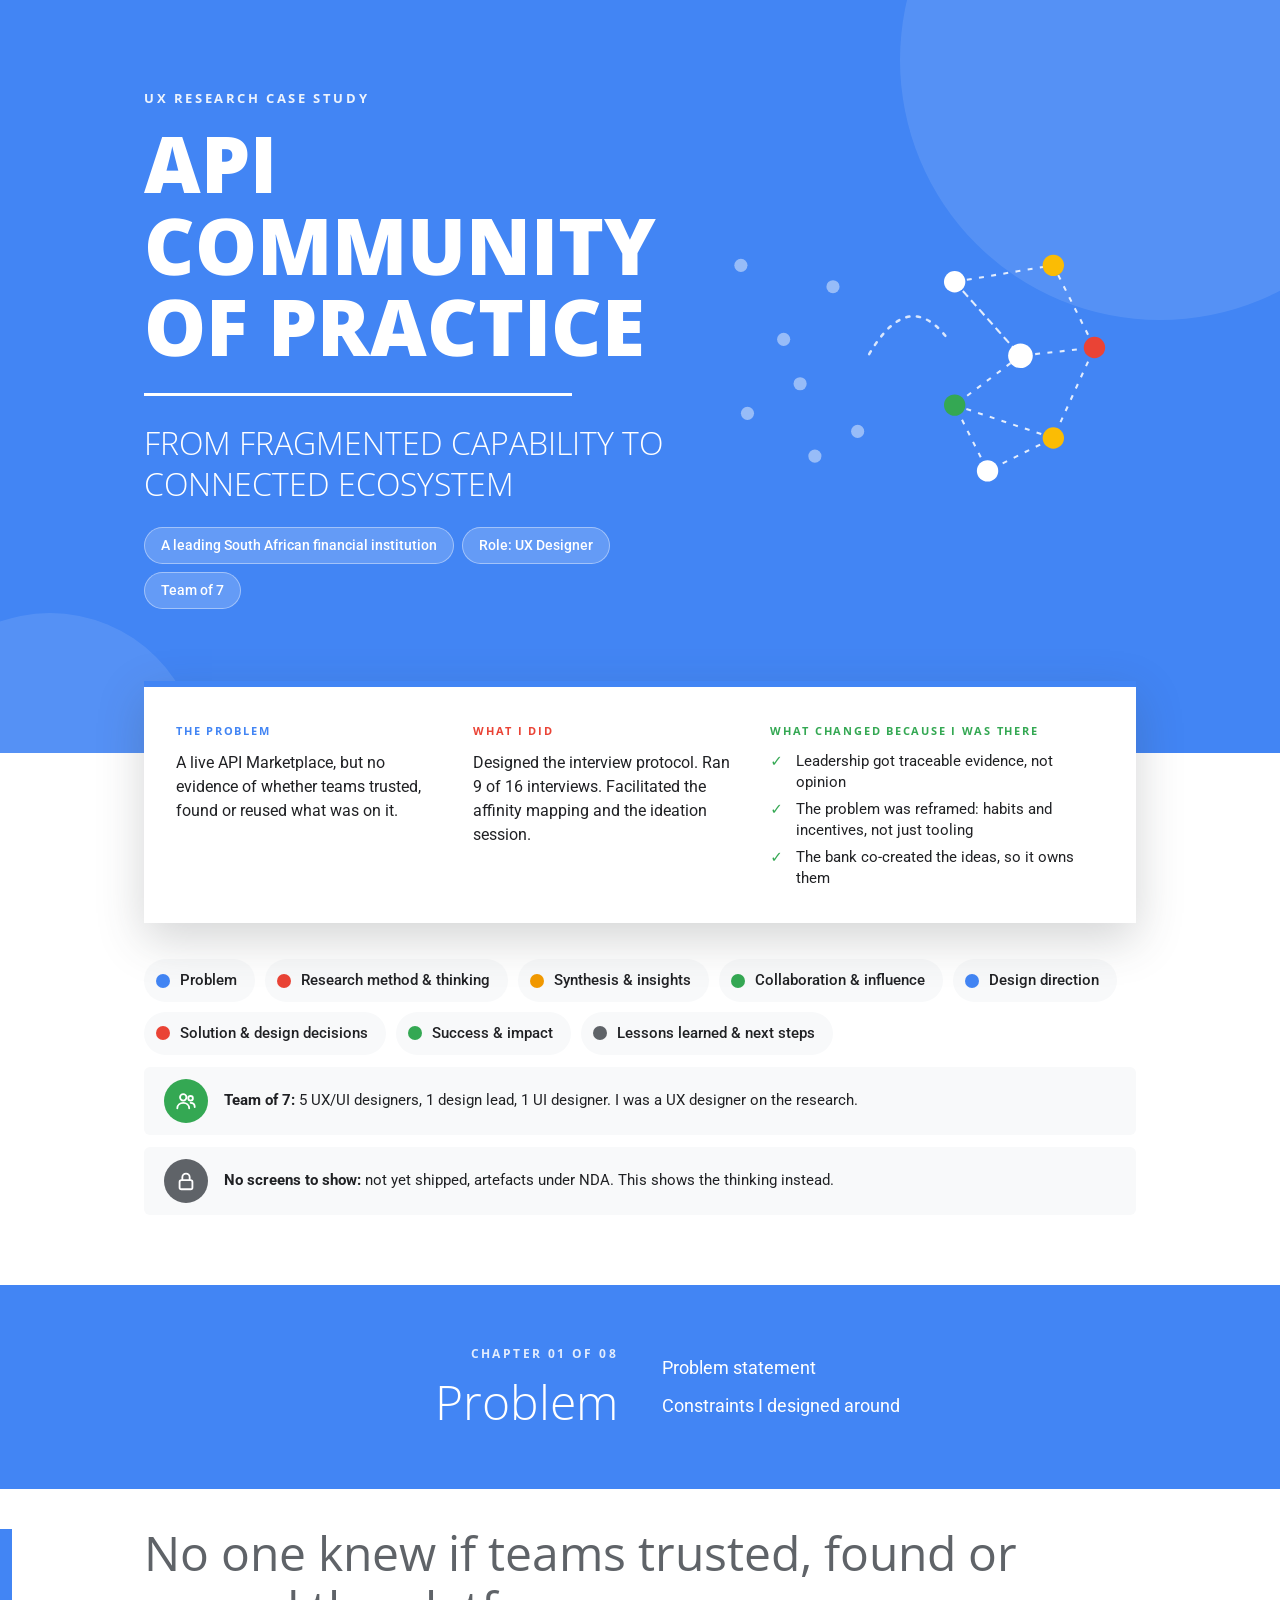
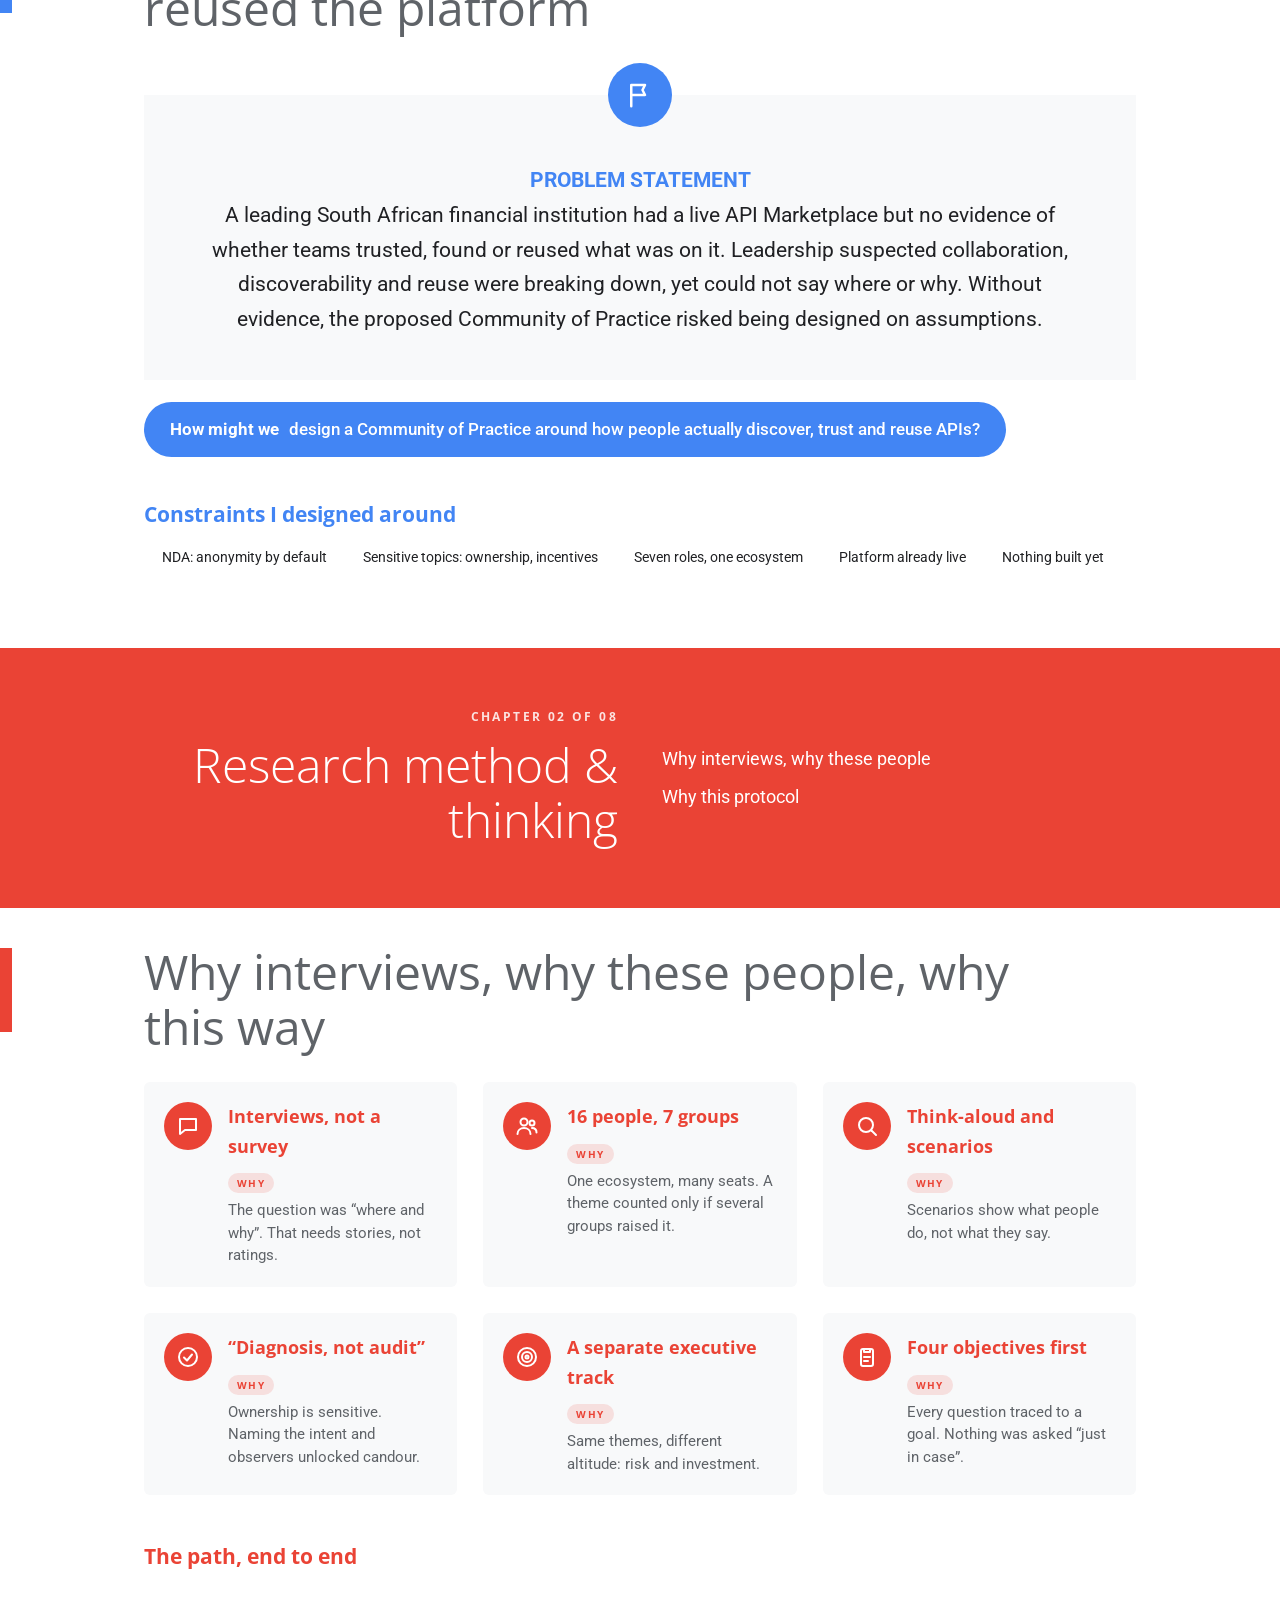
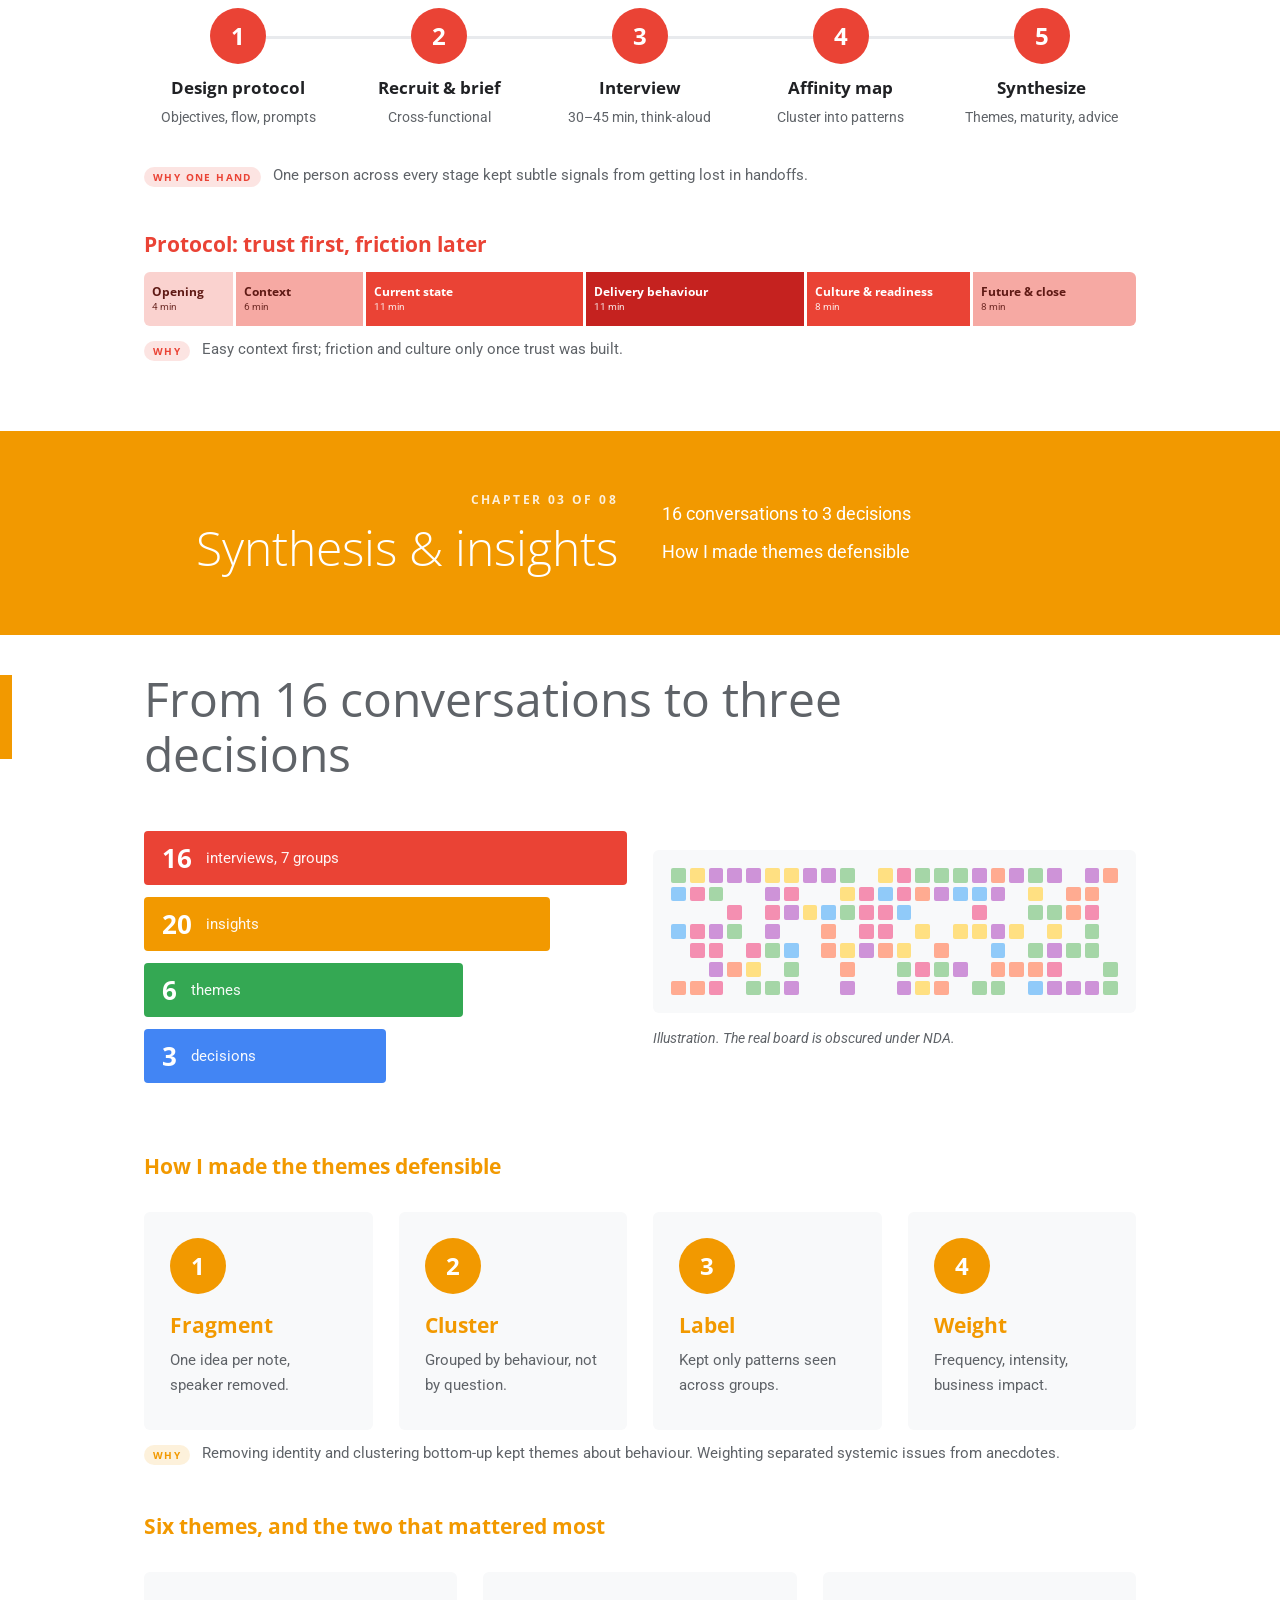
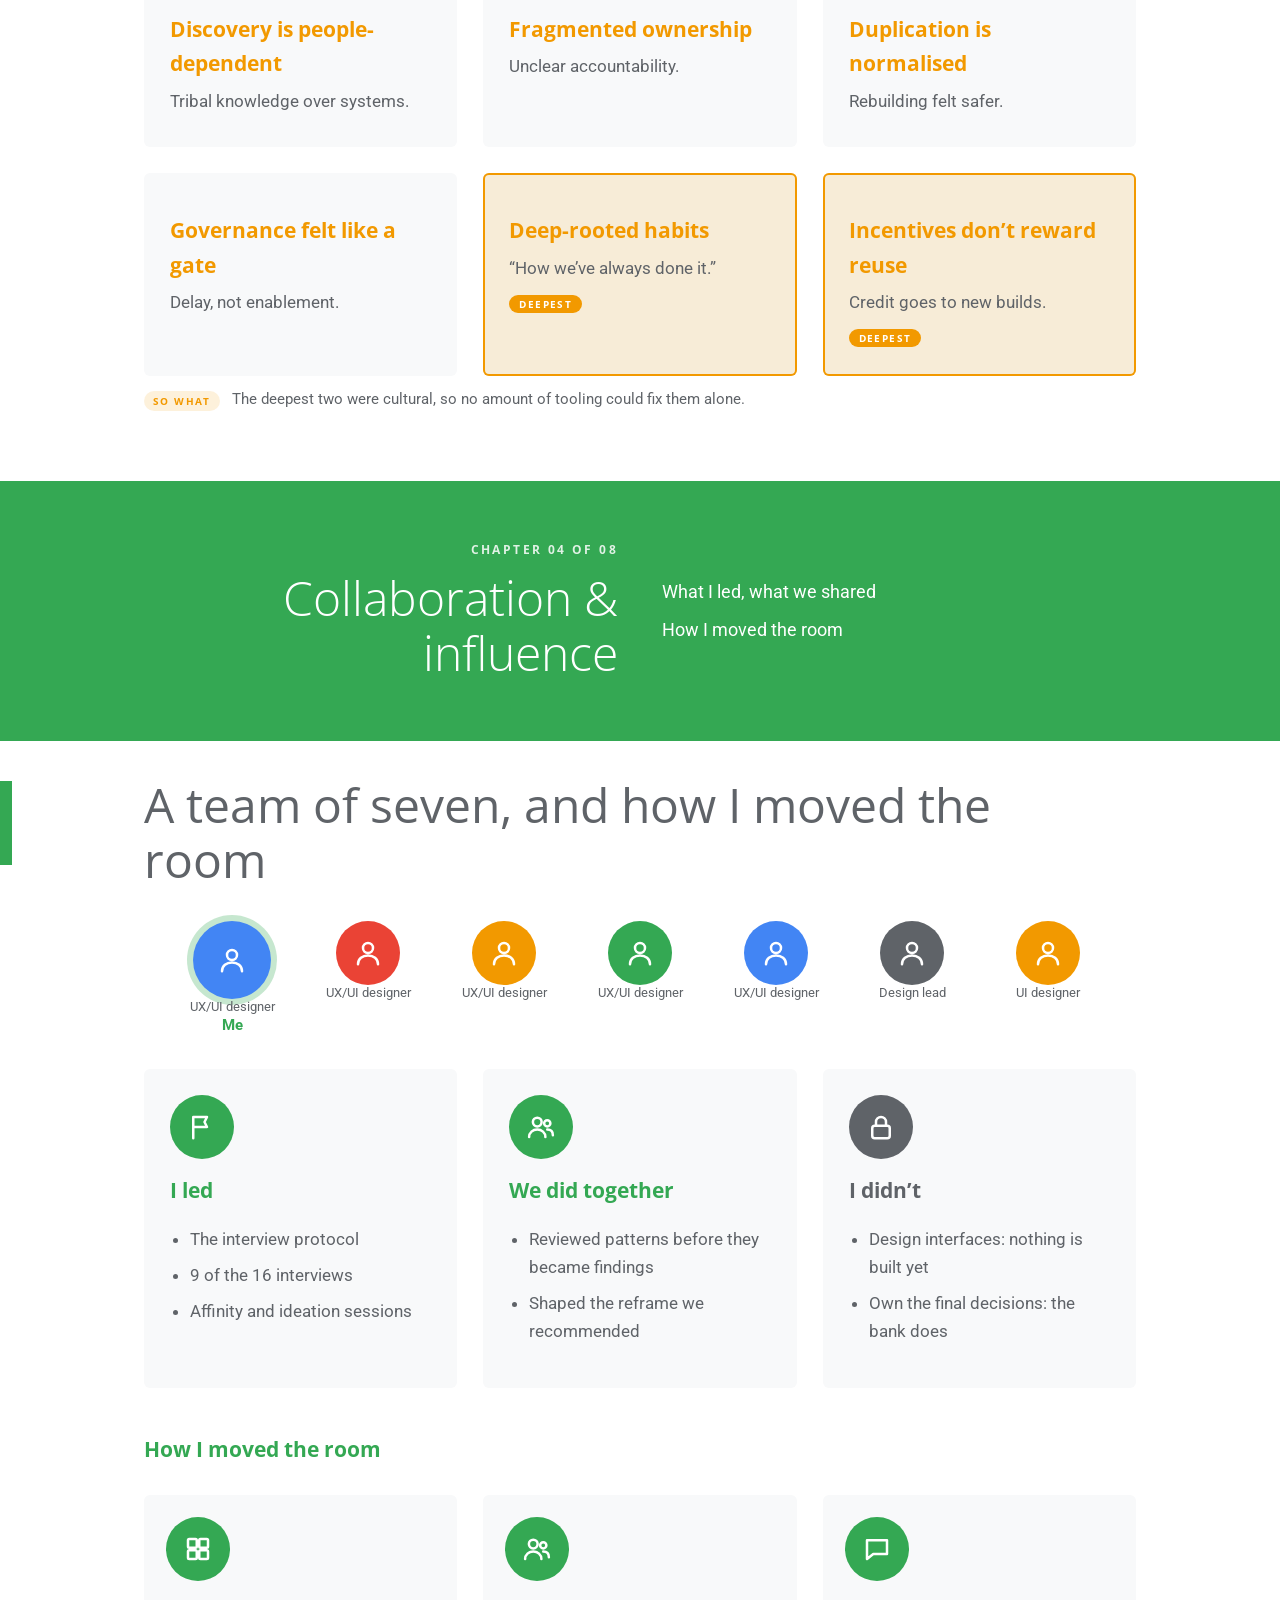
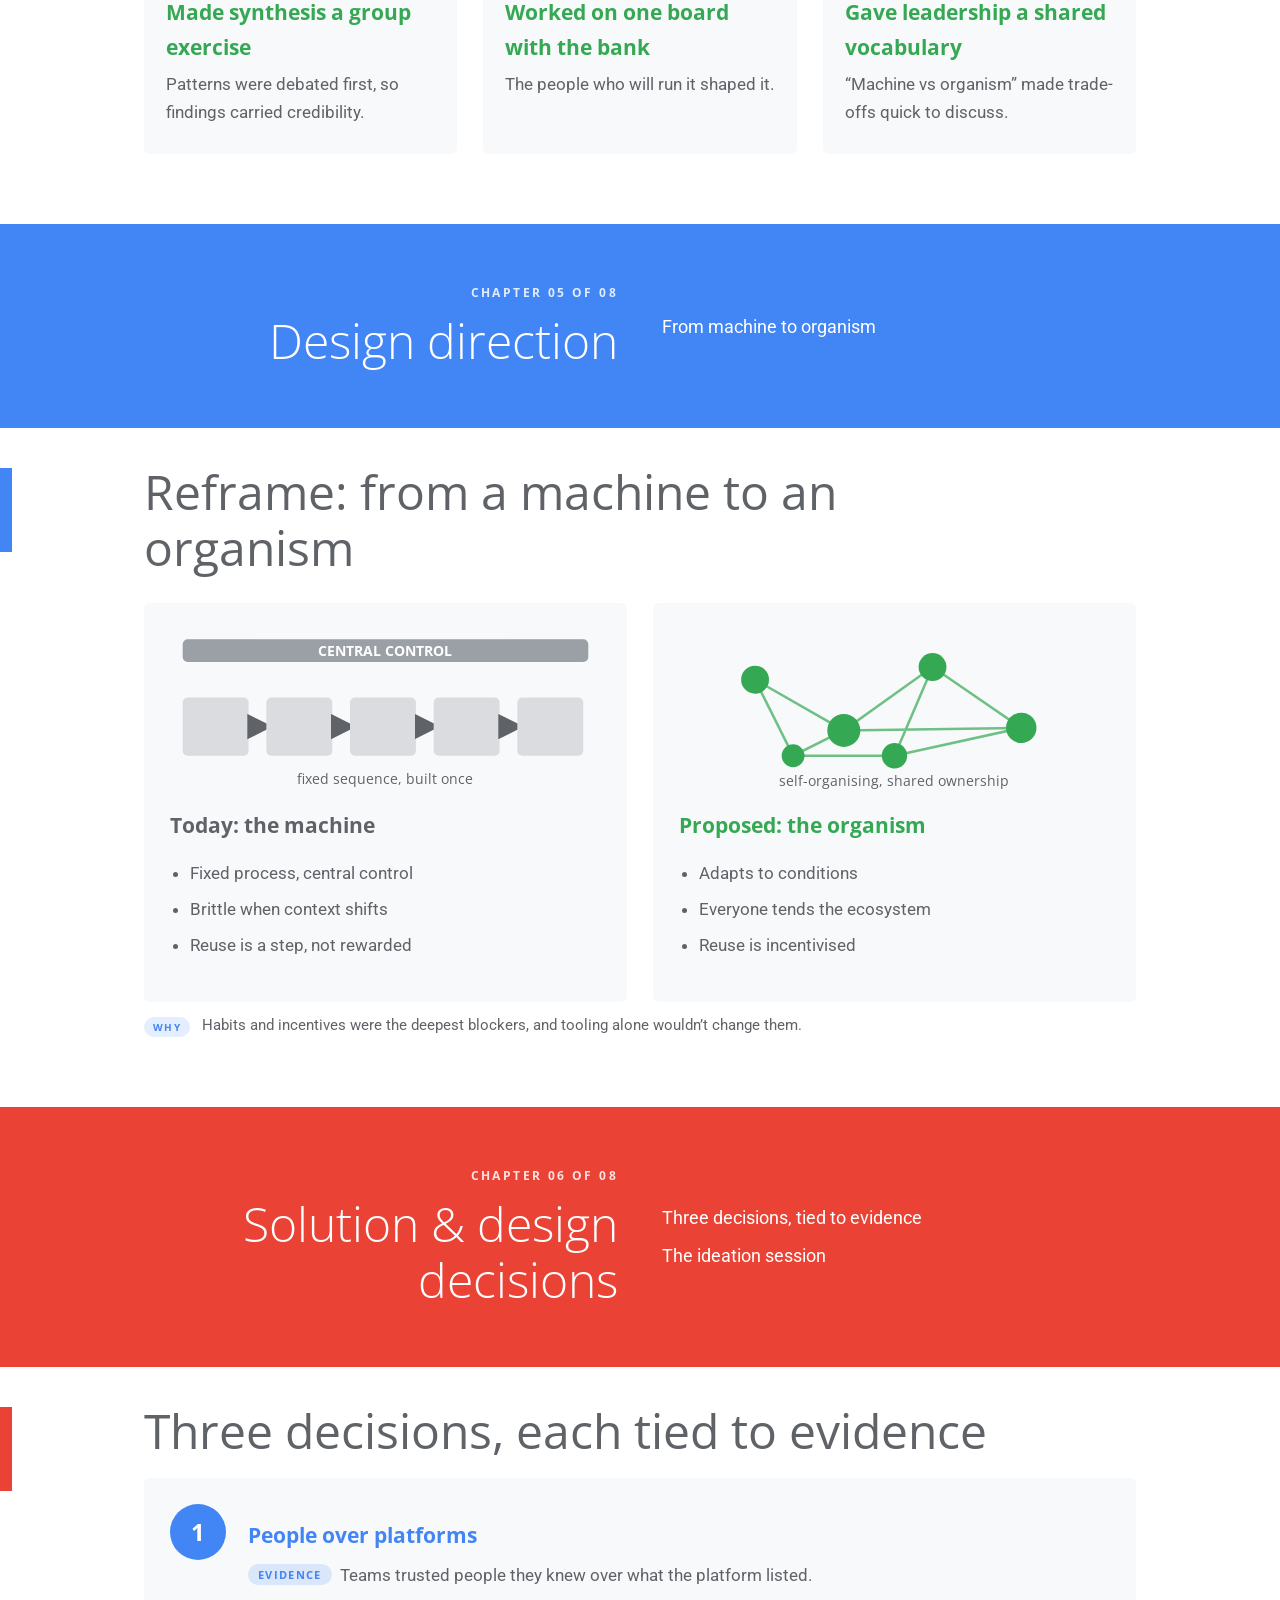
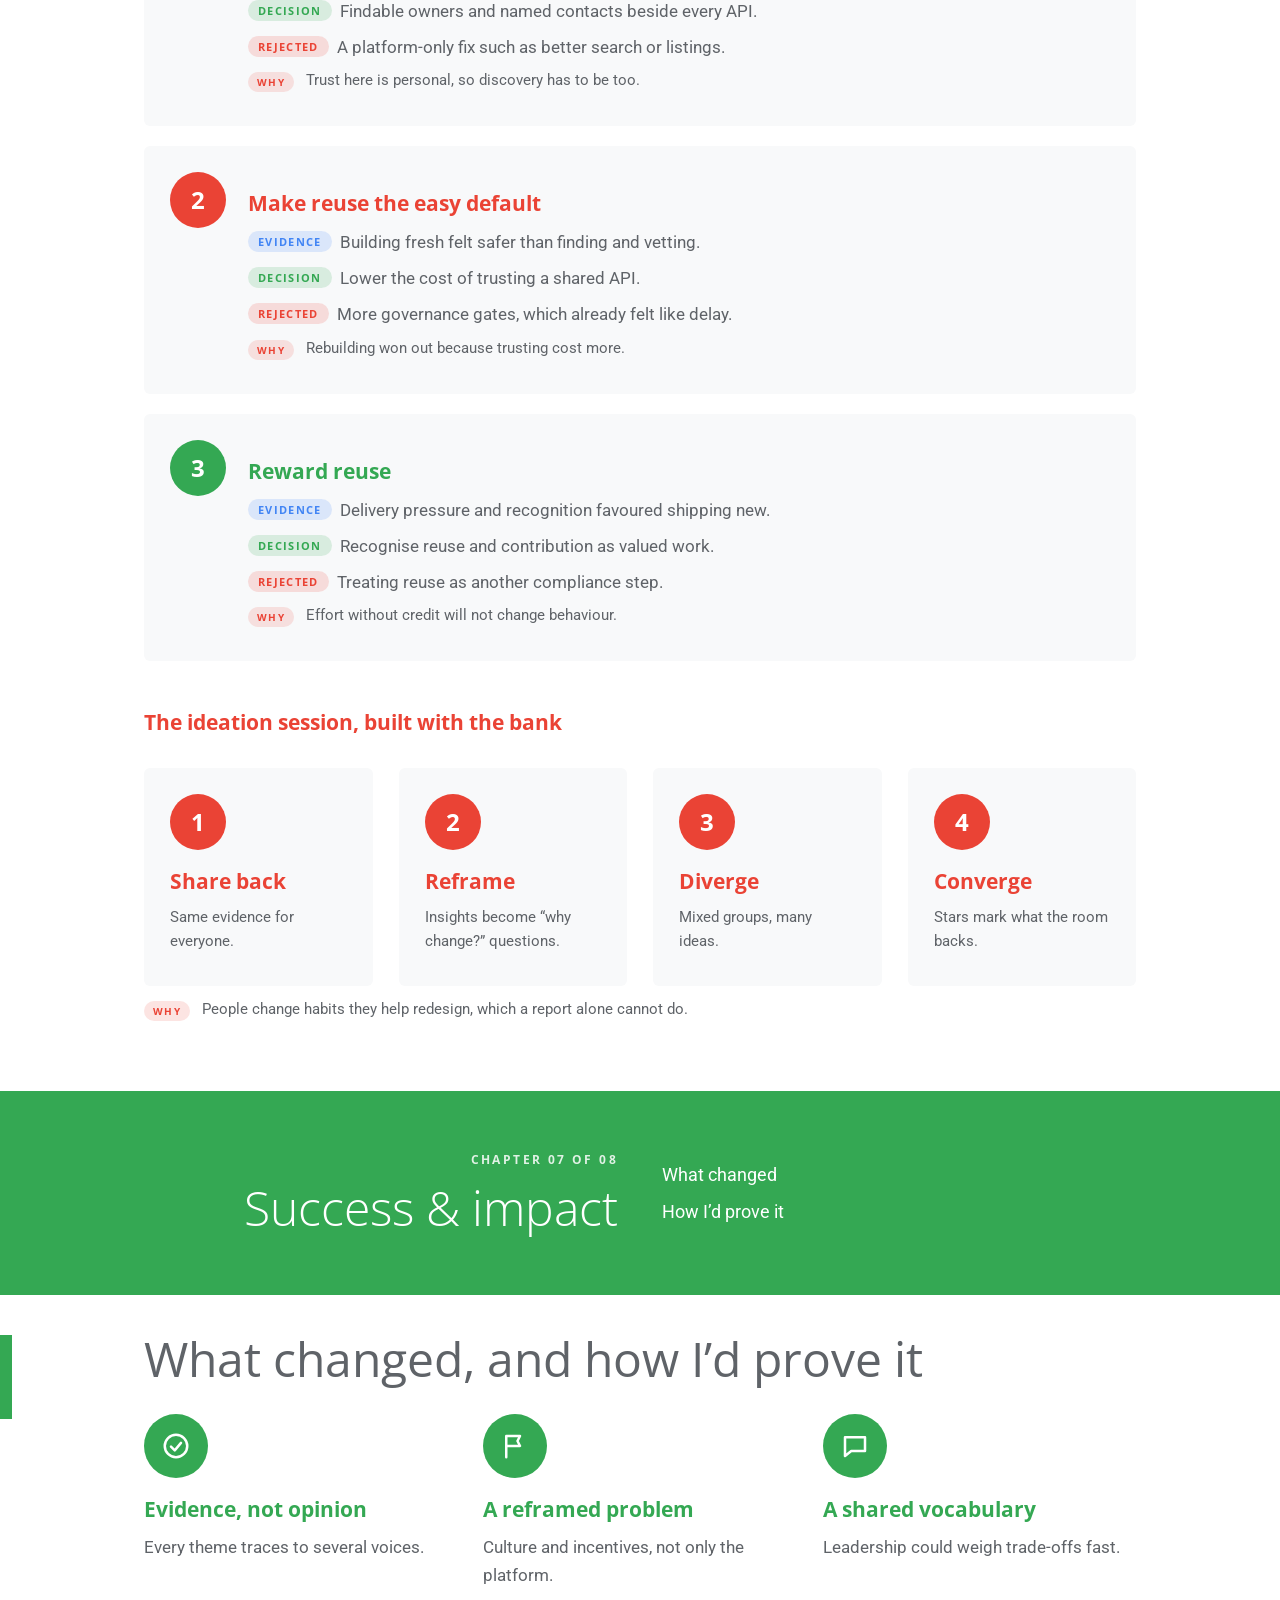
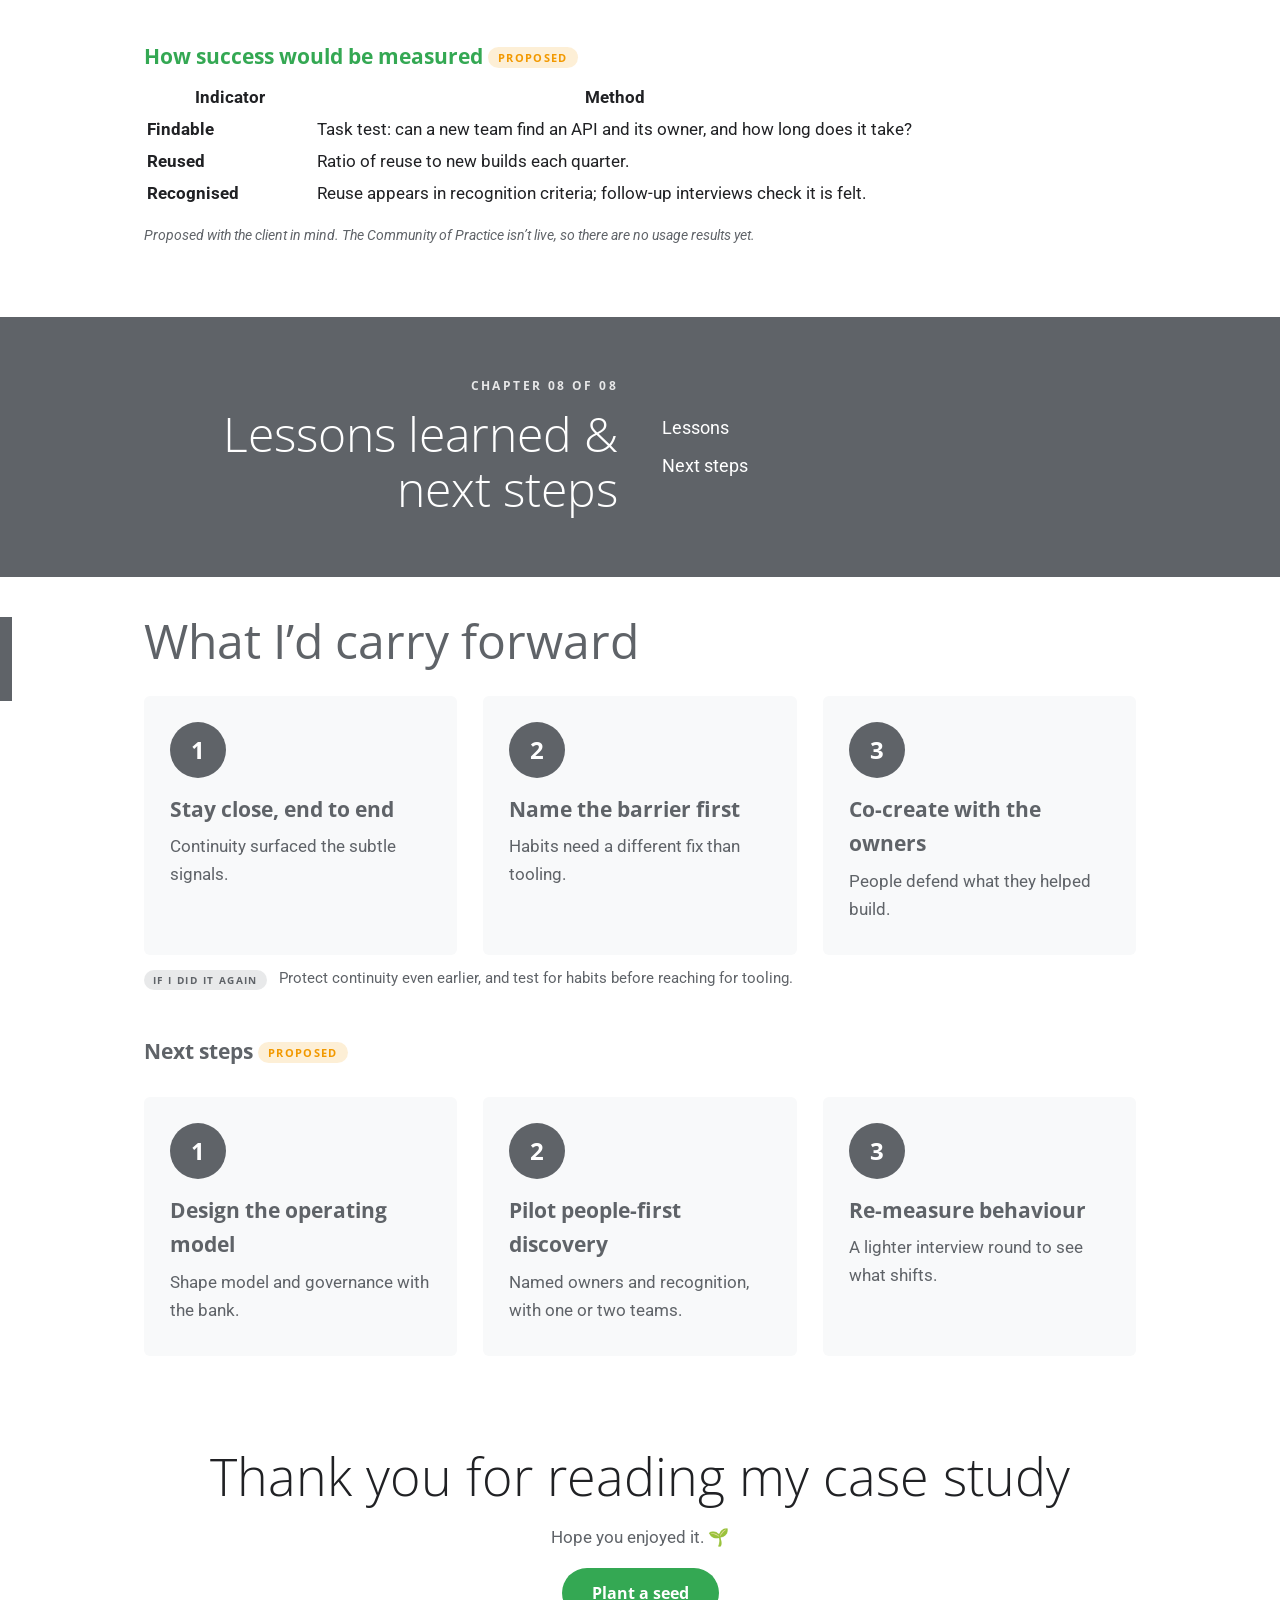
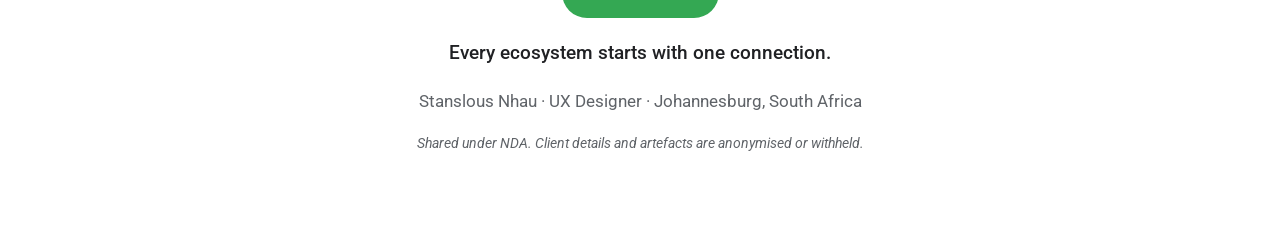
==== commit e4908d4e: "d" ====
--- a/enterprise-api.html
+++ b/enterprise-api.html
@@ -1,5 +1,5 @@
 <!DOCTYPE html><html lang="en"><head><meta charset="utf-8"><meta name="viewport" content="width=device-width, initial-scale=1, viewport-fit=cover"><title>API Community of Practice: UX Case Study</title><link rel="stylesheet" href="https://fonts.googleapis.com/css2?family=Open+Sans:wght@300;400;700;800&family=Roboto:wght@400;500&display=swap"><style>
-:root{--bg:#fff;--ink:#202124;--mut:#5F6368;--box:#F8F9FA;--line:#E8EAED;box-sizing:border-box;padding-top:env(safe-area-inset-top,0px);padding-bottom:env(safe-area-inset-bottom,0px)}
+:root{color-scheme:light;--bg:#fff;--ink:#202124;--mut:#5F6368;--box:#F8F9FA;--line:#E8EAED;box-sizing:border-box;padding-top:env(safe-area-inset-top,0px);padding-bottom:env(safe-area-inset-bottom,0px)}
 @media (prefers-color-scheme:dark){:root:not([data-theme="light"]){--bg:#202124;--ink:#E8EAED;--mut:#9AA0A6;--box:#2D2E31;--line:#3C4043}}:root[data-theme="dark"]{--bg:#202124;--ink:#E8EAED;--mut:#9AA0A6;--box:#2D2E31;--line:#3C4043}
 html{scroll-behavior:smooth;scroll-padding-top:env(safe-area-inset-top,0px);overflow-x:clip}*{box-sizing:border-box}
 body{margin:0;background:var(--bg);color:var(--ink);font:400 17px/1.65 Roboto,Inter,system-ui,sans-serif}
@@ -15,7 +15,7 @@
 .ico{display:inline-grid;place-items:center;width:64px;height:64px;border-radius:50%;background:var(--c,var(--ac,#4285F4))}.ico svg{width:30px;height:30px}
 .sum{position:relative;margin-top:60px;background:var(--box);padding:62px 48px 38px;text-align:center}.sum .ico{position:absolute;top:-32px;left:50%;transform:translateX(-50%)}.sum p{max-width:860px;margin:6px auto;font-size:clamp(17px,2vw,21px);line-height:1.65}.sum b{color:var(--ac,var(--ink))}
 .big{font:700 44px 'Open Sans',Inter,sans-serif;color:var(--ac)}
-.dv{margin:96px calc(50% - 50vw) 36px;background:var(--ac);color:#fff;padding:92px 24px}.dvi{max-width:1000px;margin:0 auto;display:grid;grid-template-columns:1fr 3px 1fr;gap:44px;align-items:center}.dl{text-align:right;font-weight:300;font-size:clamp(32px,5vw,56px);line-height:1.15}.dl small{display:block;font:700 12px 'Open Sans',sans-serif;letter-spacing:.2em;opacity:.85;margin-bottom:12px}.dvi i{align-self:stretch;background:#fff;min-height:150px;transform:rotate(1.2deg)}.dvi ul{list-style:none;padding:0;margin:0;font-size:20px;display:grid;gap:12px}.dvi li::before{content:"●";font-size:11px;margin-right:16px;vertical-align:2px}
+.dv{margin:96px calc(50% - 50vw) 36px;background:var(--ac);color:#fff;padding:92px 24px}.dvi{max-width:1000px;margin:0 auto;display:grid;grid-template-columns:1fr 3px 1fr;gap:44px;align-items:center}.dl{text-align:right;font-weight:300;font-size:clamp(32px,5vw,56px);line-height:1.15}.dl small{display:block;font:700 12px 'Open Sans',sans-serif;letter-spacing:.2em;opacity:.85;margin-bottom:12px}.dvi i{display:none!important}.dvi ul{list-style:none;padding:0;margin:0;font-size:20px;display:grid;gap:12px}.dvi li::before{content:"";display:none!important}
 @media(max-width:760px){.dvi{grid-template-columns:1fr}.dl{text-align:left}.dvi i{min-height:3px;height:3px;transform:none}}
 .sh{position:relative;margin:8px 0 18px}.sh::before{content:"";position:absolute;left:calc(50% - 50vw);top:4px;width:12px;height:84px;background:var(--ac)}h2{font-weight:400;font-size:clamp(30px,4.4vw,48px);line-height:1.15;color:var(--mut);margin:0;max-width:880px}
 .sb{font-weight:700;font-size:21px;color:var(--ac);margin:14px 0 6px}p.sb{margin-top:0}
@@ -46,6 +46,15 @@
 .mm svg{width:100%;display:block;margin-bottom:10px}.mv .blk{background:var(--box);padding:22px;border-radius:6px}.ot td:first-child{width:22%}
 .dc p{margin:8px 0}.g4 .bx p{font-size:15px}
 @media print{.cold{box-shadow:none;border:1px solid var(--line)}}
+
+/* Requested API case study presentation: always light, clean chapter dividers */
+:root{color-scheme:light!important;--bg:#fff!important;--ink:#202124!important;--mut:#5F6368!important;--box:#F8F9FA!important;--line:#E8EAED!important}
+html,body{background:#fff!important;color:#202124!important}
+.dv{background:var(--ac)!important;color:#fff!important}
+.dvi{grid-template-columns:1fr 1fr!important}
+.dvi i,.dvi li::before{display:none!important;content:none!important}
+.dv .dl,.dv ul{color:#fff!important}
+@media(max-width:760px){.dvi{grid-template-columns:1fr!important}}
 </style></head><body><div id="pg"></div>
 <header class="hero"><div class="bl b1"></div><div class="bl b2"></div><div class="w hg"><div><div class="k0">UX RESEARCH CASE STUDY</div><h1>API Community of Practice</h1><div class="hl"></div><p class="sub">From fragmented capability to connected ecosystem</p><div class="chips"><span>A leading South African financial institution</span><span>Role: UX Designer</span><span>Team of 7</span></div></div><svg class="art" viewBox="0 0 520 340" role="img" aria-label="Scattered dots on the left connecting into a network on the right"><g fill="#fff" opacity=".45"><circle cx="40" cy="60" r="8"/><circle cx="92" cy="150" r="8"/><circle cx="48" cy="240" r="8"/><circle cx="130" cy="292" r="8"/><circle cx="152" cy="86" r="8"/><circle cx="112" cy="204" r="8"/><circle cx="182" cy="262" r="8"/></g><path d="M196 168C230 110 262 110 292 150" fill="none" stroke="#fff" stroke-width="3" stroke-dasharray="4 9" stroke-linecap="round" opacity=".8"/><g fill="none" stroke="#fff" stroke-width="2.5" opacity=".85" class="ln"><path d="M300 80L420 60L470 160L380 170ZM380 170L300 230L340 310L420 270L470 160M300 80L380 170M300 230L420 270"/></g><g class="nd"><circle cx="300" cy="80" r="13" fill="#fff"/><circle cx="420" cy="60" r="13" fill="#FBBC04"/><circle cx="470" cy="160" r="13" fill="#EA4335"/><circle cx="380" cy="170" r="15" fill="#fff"/><circle cx="300" cy="230" r="13" fill="#34A853"/><circle cx="420" cy="270" r="13" fill="#FBBC04"/><circle cx="340" cy="310" r="13" fill="#fff"/></g></svg></div></header>
 <main class="w"><div class="cold"><div><small style="color:#4285F4">THE PROBLEM</small><p>A live API Marketplace, but no evidence of whether teams trusted, found or reused what was on it.</p></div><div><small style="color:#EA4335">WHAT I DID</small><p>Designed the interview protocol. Ran 9 of 16 interviews. Facilitated the affinity mapping and the ideation session.</p></div><div><small style="color:#34A853">WHAT CHANGED BECAUSE I WAS THERE</small><ul class="tk"><li>Leadership got traceable evidence, not opinion</li><li>The problem was reframed: habits and incentives, not just tooling</li><li>The bank co-created the ideas, so it owns them</li></ul></div></div>
